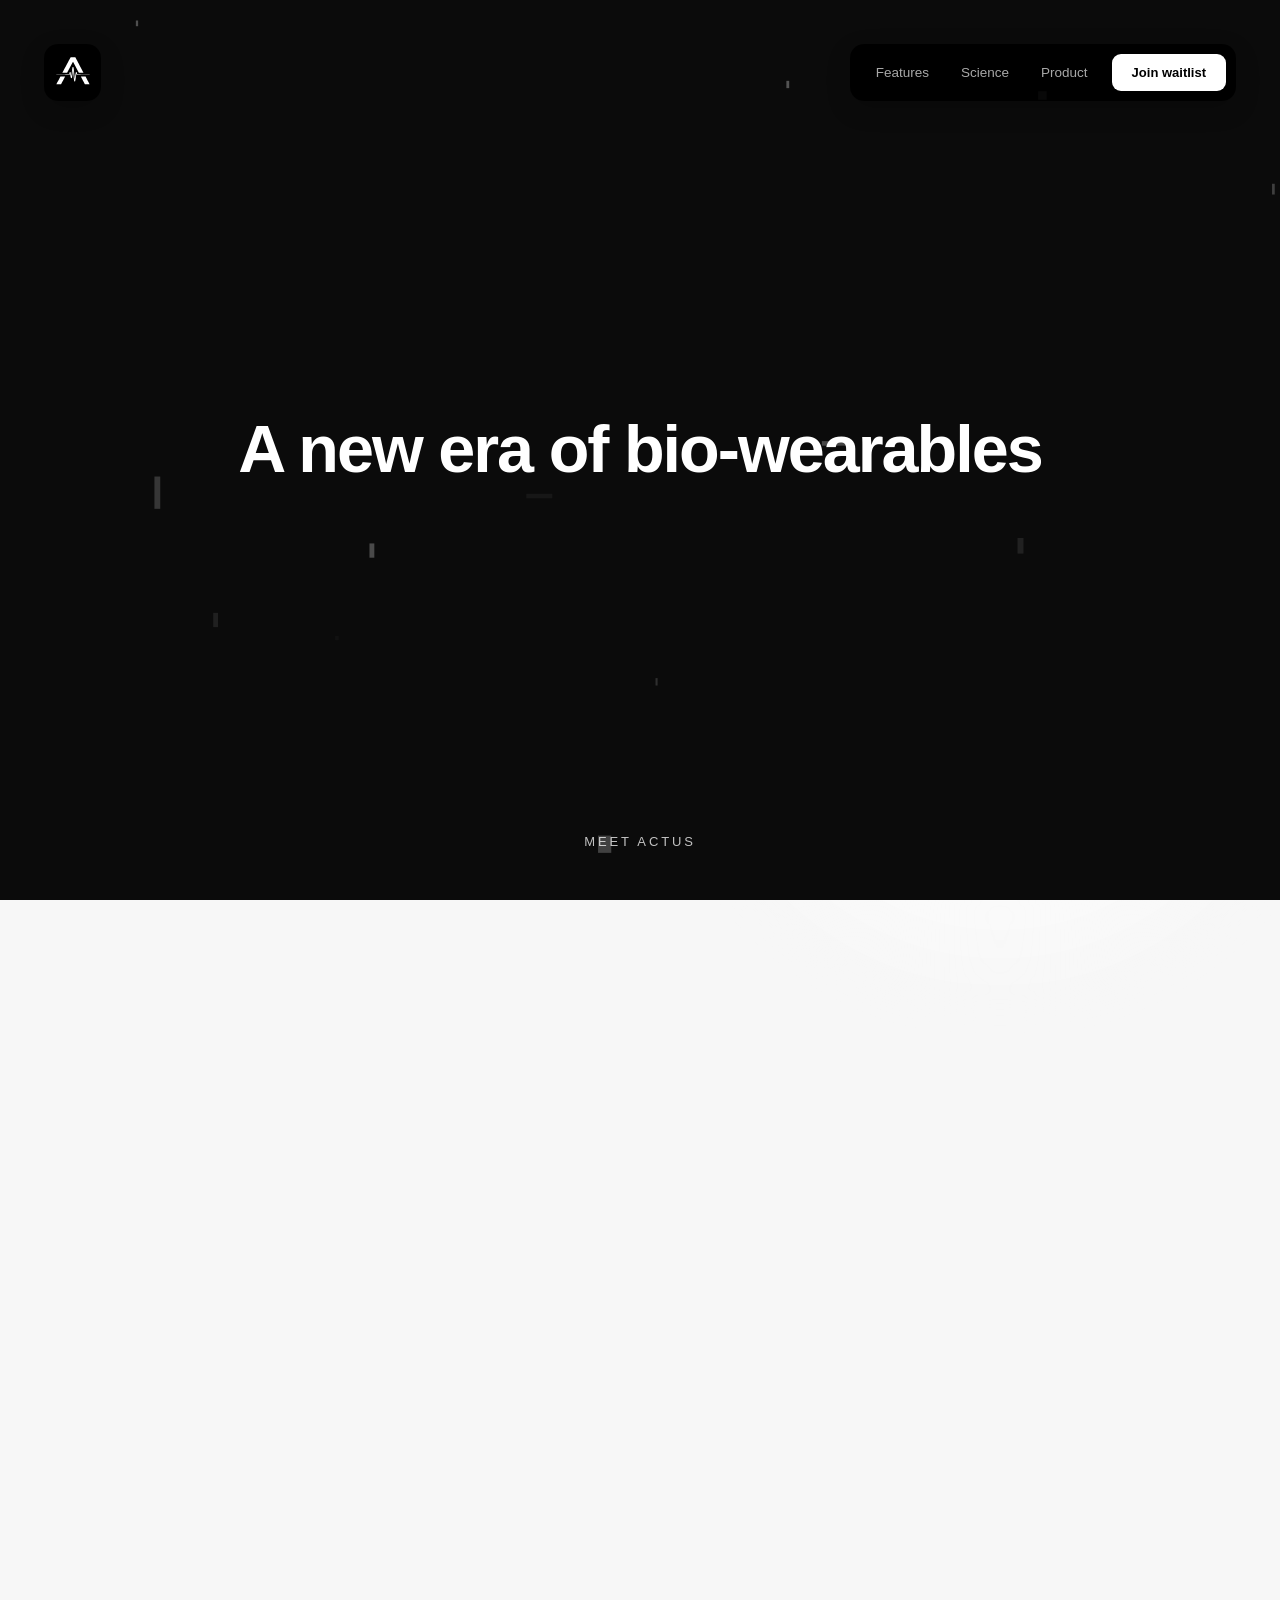
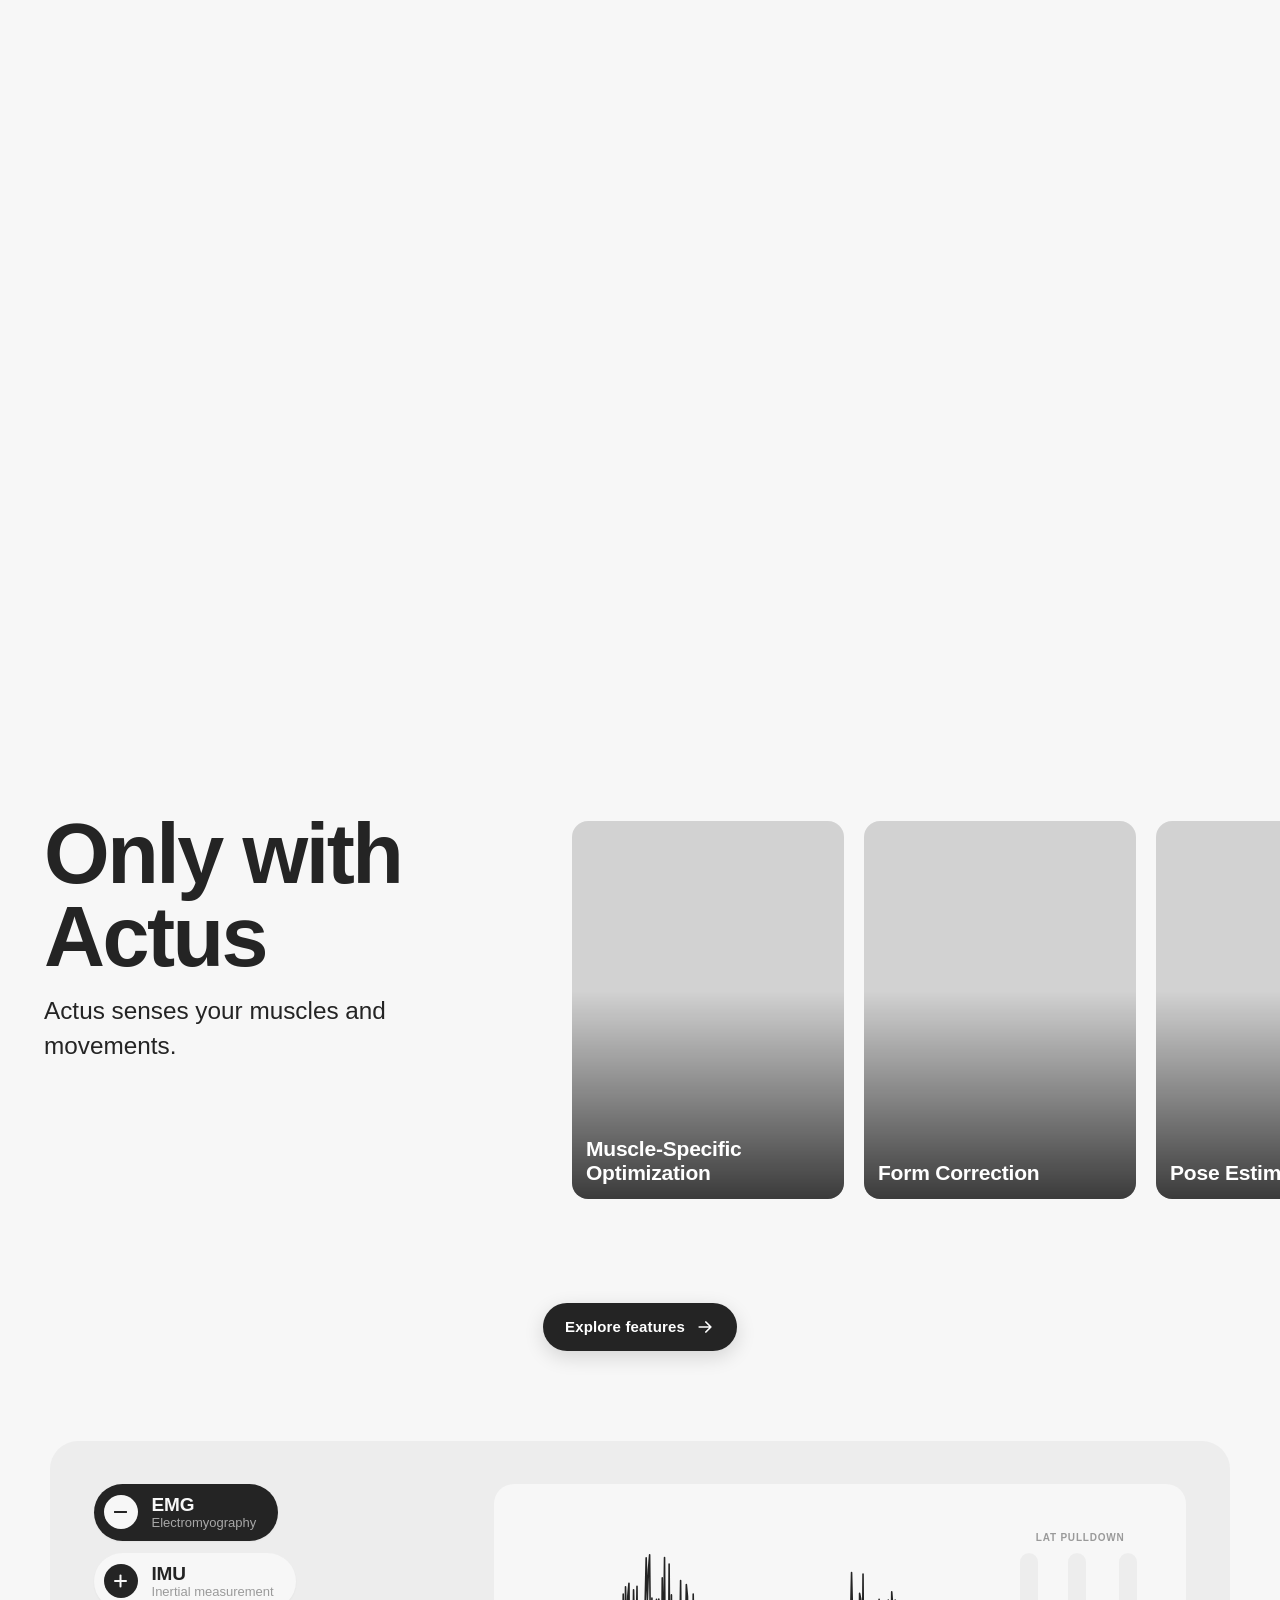
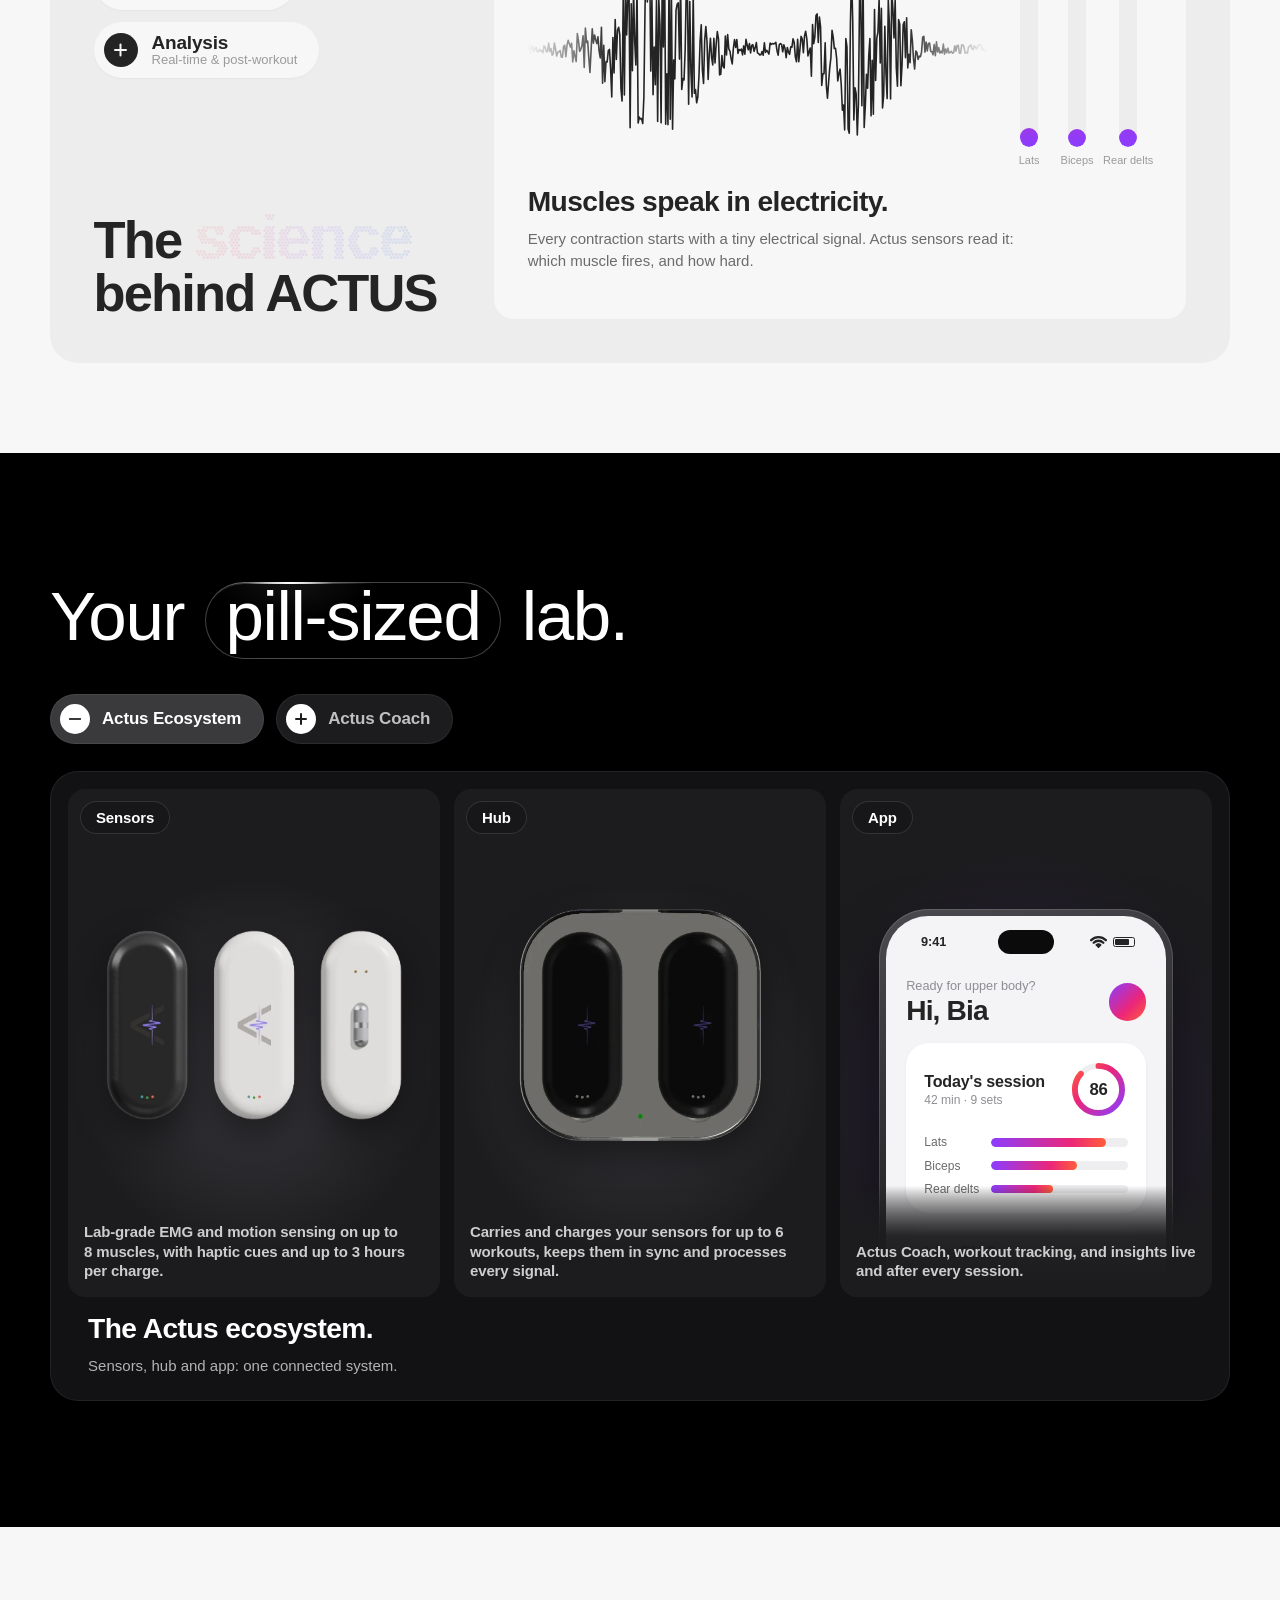
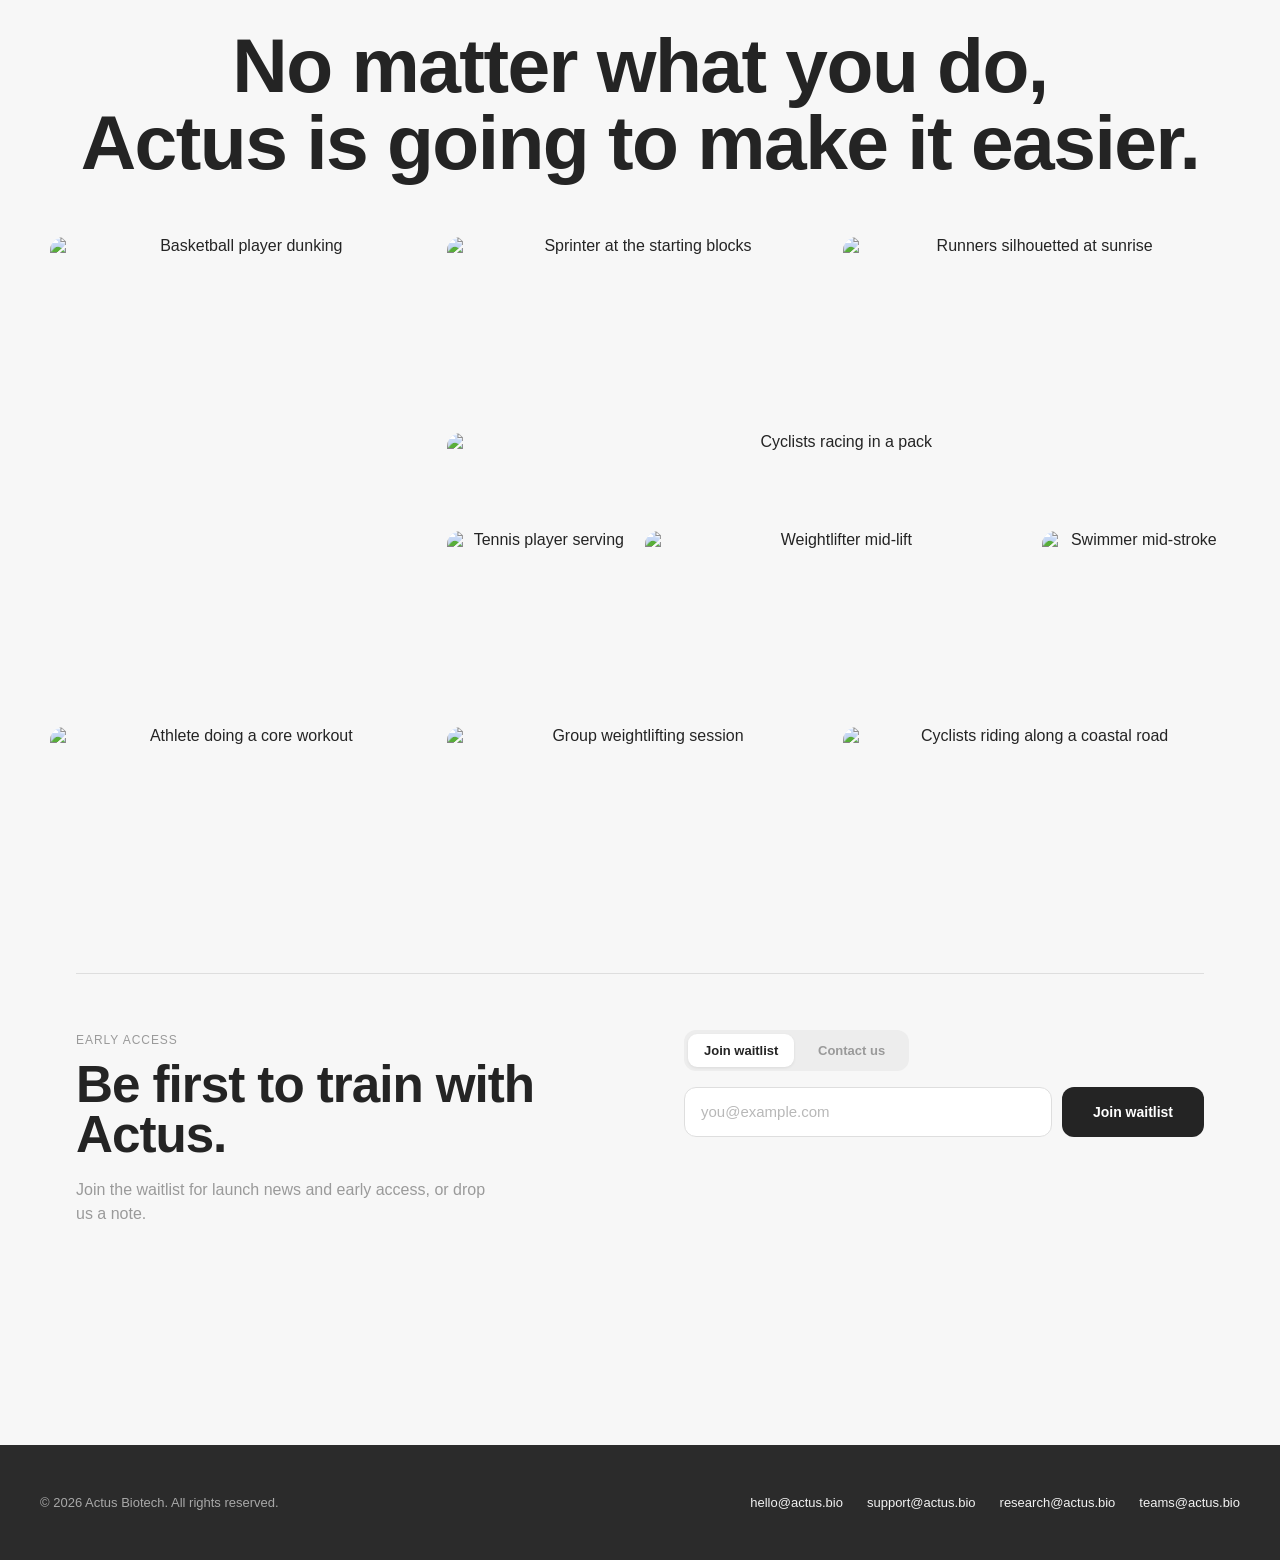
==== index.html @ 08b0e108 "Entrances, science options and a motion-capture IMU panel - Features: "Only with Actus" and the card" ====
<!DOCTYPE html>
<html lang="en">
<head>
<!-- Google tag (gtag.js) -->
<script async src="https://www.googletagmanager.com/gtag/js?id=G-M6QT479BW5"></script>
<script>
  window.dataLayer = window.dataLayer || [];
  function gtag(){dataLayer.push(arguments);}
  gtag('js', new Date());

  gtag('config', 'G-M6QT479BW5');
</script>
<meta charset="UTF-8">
<meta name="viewport" content="width=device-width, initial-scale=1.0">
<title>Actus Biotech: A new era of bio-wearables</title>
<!-- what search results and link previews show -->
<meta name="description" content="Actus is a wearable EMG and IMU sensor system with an AI coach: real-time muscle feedback for training and rehabilitation.">
<link rel="canonical" href="https://actus.bio/">
<meta property="og:title" content="Actus Biotech: A new era of bio-wearables">
<meta property="og:description" content="Wearable EMG and IMU sensors and an AI coach for real-time muscle feedback during training and rehabilitation.">
<meta property="og:url" content="https://actus.bio/">
<meta property="og:type" content="website">
<meta property="og:site_name" content="Actus Biotech">
<meta name="twitter:card" content="summary">
<meta name="twitter:title" content="Actus Biotech: A new era of bio-wearables">
<meta name="twitter:description" content="Wearable EMG and IMU sensors and an AI coach for real-time muscle feedback.">
<!-- the logo mark on a black rounded tile (like the nav's), so it shows on light and dark tabs -->
<link rel="icon" type="image/svg+xml" href="assets/favicon.svg">
<script>
  /* --s: this screen vs. the 1440 × 900 the hero is designed at (the
     smaller of the two ratios, so it always fits both ways). The hero,
     nav and logo grow by it on bigger / zoomed-out screens (see the
     max(…, … * var(--s)) sizes); at 1 or below nothing changes. */
  (function(){
    const BASE_W = 1440, BASE_H = 900;
    const set = () => document.documentElement.style.setProperty('--s', Math.min(window.innerWidth / BASE_W, window.innerHeight / BASE_H).toFixed(4));
    set();
    window.addEventListener('resize', set);
  })();
  /* Phones (narrow screens, and phones held sideways): the page's own,
     simpler version of the heavy scroll-driven parts — see the PHONES
     rules in the CSS, which use this same query. Live: rotating or
     resizing across it switches over. */
  window.actusPhone = window.matchMedia('(max-width:900px), (pointer:coarse) and (max-height:500px)');
</script>
<script>
  /* Reloading (or coming back with back / forward): you come back exactly
     where you were. Part-way down the page, a plain black screen saying
     "A new era of bio-wearables" covers it while it's put back there, then
     fades away (see the restore script at the end of the page). At the
     very top — on the black curtain — it's the usual arrival: the
     "MEET ACTUS" loading screen, then the curtain. The browser's own
     scroll restoration is off — it fought the loading screen (the page
     flashed its top, then jumped) — and the position is saved by the page
     itself as you leave. */
  (function(){
    window.actusRestoreY = null;
    try {
      if ('scrollRestoration' in history) history.scrollRestoration = 'manual';
      const nav = performance.getEntriesByType && performance.getEntriesByType('navigation')[0];
      const type = nav ? nav.type : (performance.navigation && performance.navigation.type === 1 ? 'reload' : 'navigate');
      const saved = parseFloat(sessionStorage.getItem('actus:scrollY'));
      if ((type === 'reload' || type === 'back_forward') && saved >= 0) {
        // a #section left in the address by a nav link would have the
        // browser jump there on its own as the page loads — #waitlist to
        // the form, #top to the white hero even when you were on the
        // curtain. Where you actually were wins: drop it before the browser
        // can act on it (which also lets the top get its loading screen).
        if (location.hash) history.replaceState(history.state, '', location.pathname + location.search);
        if (saved > 2) {
          window.actusRestoreY = saved;
          document.documentElement.classList.add('is-restoring');
        }
      }
    } catch (e) {}
  })();
  /* The sections' entrances (fading / sliding in the first time they're
     on screen) start watching through this: right away normally, but on
     a reload only once the reload curtain starts lifting — so whatever's
     on screen where you were plays its entrance in front of you, not
     unseen behind the curtain. */
  window.actusWhenShown = function(cb){
    if (!document.documentElement.classList.contains('is-restoring')) cb();
    else window.addEventListener('actus:restored', cb, { once: true });
  };
</script>
<script>
  /* Black-screen sensor intro (see .intro / the intro script): switched
     on here, before first paint, so the page never flashes the finished
     hero first. Left off for reduced motion — the page then shows the
     final hero directly, exactly as without the intro. */
  if (!window.matchMedia('(prefers-reduced-motion: reduce)').matches) {
    document.documentElement.classList.add('intro-on');
    // Loading screen ("MEET ACTUS") until the pre-header's background video
    // can play — only when arriving at the top (not a reload mid-page, nor
    // a link straight to a section). See the loader script.
    if ((!location.hash || location.hash === '#intro') && window.actusRestoreY === null) document.documentElement.classList.add('is-loading');
  }
</script>
<link rel="preconnect" href="https://fonts.googleapis.com">
<link href="https://fonts.googleapis.com/css2?family=IBM+Plex+Mono:wght@400;500&display=swap" rel="stylesheet">
<style>
  :root{
    --bg:#F7F7F7;
    --bg-alt:#F7F7F7;
    --ink:#242424;
    --gray:#9A9A9A;
    --gray-dim:#B8B8B8;
    --line:#DEDEDE;
    --sans:'Helvetica Neue', Helvetica, Arial, sans-serif;
    --mono:'Helvetica Neue', monospace;
    /* Hero frame: the rounded panel the whole hero sits in, inset from
       the screen edges by --frame-gap */
    --frame-gap:max(30px, calc(30px * var(--s, 1)));
    --frame-radius:max(28px, calc(28px * var(--s, 1)));
    --frame-bg:#EDEDED;
    /* How far the hero contents and navbar sit inside the frame:
       left/right from the frame's sides, and up from its bottom */
    --frame-pad-x:max(40px, calc(40px * var(--s, 1)));
    --frame-pad-bottom:10vh;
    /* Logo + navbar: tucked into the screen's top corners, this far in
       from the hero frame's edge — its corner radius minus theirs (14px),
       so on the hero their rounded corners nest evenly inside the frame's */
    --corner-inset:max(14px, calc(14px * var(--s, 1)));
    /* Black-screen intro: how much scrolling the black → white hero
       transition takes (the hero stays pinned for this long) */
    --intro-scroll:140vh;
    /* …how much its background video is darkened (1 = solid
       black, 0 = no darkening) */
    --intro-shade:0.45;
  }
  *{box-sizing:border-box; margin:0; padding:0;}
  /* No browser scrollbar at all (it took up width — and popped in after
     the loading screen, shifting the page): a slim overlay indicator
     stands in for it (.page-scroller, see the scroller script). */
  /* Nothing may widen the page sideways: iOS Safari ignores
     overflow-x:hidden on <body> alone, so anything parked off to the
     side (the gallery's waiting cards, the intro video, elements sliding
     in) let phones pan sideways and zoom out past the page. clip, on
     both, cuts that off without making <body> a scroll container (which
     would break the sticky sections). */
  html{ scroll-behavior:auto; scroll-snap-type: none; scrollbar-width:none; overflow-x:clip; }
  /* Touch: no grey box flashed over whatever you tap (phones paint a
     square one, ignoring rounded corners). Hover effects only on a
     real mouse — @media (hover:hover) — so a tap doesn't leave a button
     grown or lit; buttons get a small press-in (:active) instead. */
  html{ -webkit-tap-highlight-color:transparent; }
  ::-webkit-scrollbar{ width:0; height:0; display:none; }
  /* The overlay scroll indicator: a thin pill on the right edge, floating
     over the page. White with difference-blending, so it reads dark on
     the light sections and light on the dark ones. Shown while scrolling
     (or with the mouse near the edge), fading out shortly after; the
     wider invisible strip around it is what you grab to drag it. */
  .page-scroller{
    position:fixed; top:0; right:0; bottom:0; width:16px; z-index:150;
    mix-blend-mode:difference;
    opacity:0; transition:opacity 0.4s ease;
  }
  .page-scroller.is-shown, .page-scroller.is-dragging{ opacity:1; }
  .page-scroller-thumb{
    position:absolute; right:4px; top:0; width:4px; min-height:36px;
    border-radius:4px; background:rgba(255,255,255,0.55);
    transition:width 0.2s ease, background 0.2s ease;
    cursor:default;
  }
  .page-scroller:hover .page-scroller-thumb, .page-scroller.is-dragging .page-scroller-thumb{ width:6px; background:rgba(255,255,255,0.8); }
  .is-loading .page-scroller{ display:none; }
  /* touch screens: just the indicator — nothing to grab */
  @media (hover:none){ .page-scroller{ pointer-events:none; } }
  body{
    font-family:var(--sans);
    background:var(--bg);
    color:var(--ink);
    -webkit-font-smoothing:antialiased;
    overflow-x:hidden; overflow-x:clip;
  }
  @media (prefers-reduced-motion: reduce){
    *{animation-duration:0.01ms !important; transition-duration:0.01ms !important;}
    .hero, .panel, .team-section, .waitlist, footer,
    .panel > *, .waitlist-inner > *, footer > *,
    .team-heading, .team-member{ opacity:1; transform:none; }
    .coach-title, .coach-body{ opacity:1; transform:none; filter:none; }
    .site-logo, .nav-links li, .nav-cta-pill, .title-xl-line1, .title-xl-line2,
    .hero-subtitle, .hero-card, .hero-emg-bg{ animation:none !important; }
  }


  /* NAV */
  /* Small floating black tab pinned to the top-right corner (Daylight-
     style): logo, links and CTA packed into one compact pill. Fixed, so
     it floats over the page instead of taking up a row of its own. */
  .header-wrap{
    /* tucked into the top-right corner, see --corner-inset */
    position:fixed; top:calc(var(--frame-gap) + var(--corner-inset));
    right:calc(var(--frame-gap) + var(--corner-inset)); z-index:50;
    /* bigger screens: grows with the hero (see --s) */
    scale:max(1, var(--s, 1)); transform-origin:top right;
  }
  header{
    position:relative; overflow:hidden;
    display:flex; align-items:center; gap:10px;
    padding:10px 10px 10px 12px;
    border-radius:14px;
    /* no backdrop-filter: it's nearly opaque anyway, and Safari makes a
       blurred-glass pill shimmer while the curtain moves behind it */
    background:rgba(0,0,0,0.92);
    box-shadow:0 8px 24px rgba(0,0,0,0.18);
  }
  /* "A" logo mark in the top-left corner, level with the navbar: a white
     A on a black rounded square that matches the navbar's own tab (same
     height, corners, glassy black and shadow). */
  .site-logo{
    position:fixed; z-index:50;
    top:calc(var(--frame-gap) + var(--corner-inset));
    left:calc(var(--frame-gap) + var(--corner-inset));
    width:57px; height:57px;
    scale:max(1, var(--s, 1)); transform-origin:top left;
    display:flex; align-items:center; justify-content:center;
    border-radius:14px;
    /* no backdrop-filter: it's nearly opaque anyway, and Safari makes a
       blurred-glass pill shimmer while the curtain moves behind it */
    background:rgba(0,0,0,0.92);
    box-shadow:0 8px 24px rgba(0,0,0,0.18);
    color:#fff;
  }
  .site-logo img{ width:44px; height:44px; display:block; transition:transform 0.2s ease; }
  @media (hover:hover){ .site-logo:hover img{ transform:scale(1.08); } }
  .nav-links{
    position:relative; z-index:1;
    display:flex; justify-content:center; align-items:center;
    gap:4px; list-style:none;
  }
  .nav-links a{
    display:inline-flex; align-items:center;
    font-size:13.5px; font-weight:500; color:#A8A8A8; text-decoration:none;
    padding:8px 14px; border-radius:8px;
    transition:color 0.15s ease, background 0.2s ease;
  }
  @media (hover:hover){ .nav-links a:hover{ color:#fff; } }
  /* The hover highlight: one shared pill behind the links that glides
     from link to link while the mouse is on the bar (see the nav script),
     fading in where you first land and out when you leave. Only
     transform/size/opacity transitions — no animation loop. */
  .nav-hover{
    position:absolute; top:0; left:0; z-index:-1;
    border-radius:8px; background:rgba(255,255,255,0.1);
    opacity:0; pointer-events:none;
    transition:transform 0.45s cubic-bezier(0.22,1,0.36,1),
               width 0.45s cubic-bezier(0.22,1,0.36,1),
               height 0.45s cubic-bezier(0.22,1,0.36,1),
               opacity 0.25s ease;
  }
  .nav-hover.is-on{ opacity:1; }
  /* first landing: appear in place instead of sliding in from wherever
     it was last left */
  .nav-hover.is-snap{ transition:opacity 0.25s ease; }
  /* The section you're in (see the nav script): its link turns white and
     a small dot under it glides from link to link as you scroll, on the
     hover pill's curve; none lit (and no dot) on the hero, the intro and
     the waitlist */
  .nav-links a.is-current{ color:#fff; }
  .nav-current{
    position:absolute; top:0; left:0; z-index:-1;
    width:4px; height:4px; border-radius:50%; background:#fff;
    opacity:0; pointer-events:none;
    transition:transform 0.45s cubic-bezier(0.22,1,0.36,1), opacity 0.25s ease;
  }
  .nav-current.is-on{ opacity:1; }
  .nav-current.is-snap{ transition:opacity 0.25s ease; }
  .nav-cta-pill{
    position:relative; z-index:1;
    font-family:var(--sans); font-weight:600; font-size:13px;
    color:#000; background:#fff;
    padding:11px 20px; border-radius:9px; text-decoration:none;
    white-space:nowrap;
    transition:transform 0.2s ease;
  }
  @media (hover:hover){ .nav-cta-pill:hover{ transform:scale(1.05); } }
  .nav-cta-pill:active{ transform:scale(0.96); }

  .nav-toggle{ display:none; }
  @media (max-width:760px){
    :root{ --frame-gap:8px; --frame-radius:20px; --frame-pad-x:16px; --corner-inset:16px; }
    .header-wrap{ top:calc(var(--frame-gap) + 12px); }
    .site-logo{ top:calc(var(--frame-gap) + 12px); }
    /* Phones: the bar is just Join waitlist + a menu button, the same height
       as the logo tile opposite it; the links drop down under it as a
       black panel when the menu is open. */
    header{ height:57px; padding:0 8px 0 10px; gap:4px; overflow:visible; }
    .nav-cta-pill{ padding:10px 16px; }
    .nav-toggle{
      position:relative; z-index:1;
      display:flex; align-items:center; justify-content:center;
      width:40px; height:40px; padding:0; border:0; border-radius:9px;
      background:none; color:#fff; cursor:pointer;
    }
    .nav-links{
      position:absolute; top:calc(100% + 8px); right:0;
      flex-direction:column; align-items:stretch; gap:2px;
      min-width:190px; padding:8px; margin:0;
      border-radius:14px; background:rgba(0,0,0,0.92);
      backdrop-filter:blur(10px); -webkit-backdrop-filter:blur(10px);
      box-shadow:0 8px 24px rgba(0,0,0,0.18);
      opacity:0; transform:translateY(-6px); pointer-events:none;
      transition:opacity 0.2s ease, transform 0.25s ease;
    }
    .header-wrap.is-open .nav-links{ opacity:1; transform:none; pointer-events:auto; }
    .nav-links a{ display:flex; padding:12px 14px; font-size:15px; }
    /* the dropdown keeps a plain per-link highlight */
    @media (hover:hover){ .nav-links a:hover{ background:rgba(255,255,255,0.1); } }
    .nav-hover, .nav-current{ display:none; }
  }

  /* HERO */
  .hero{
    position:relative;
    /* (lvh, the height with a phone's browser bars tucked away — as they
       are by the time you've scrolled down to it — so the frame reaches
       the bottom of the screen and its contents sit centred in it. Like
       svh, and unlike dvh, it doesn't change as the bars slide in and out
       mid-scroll, which kept resizing the hero and blanking its
       background.) */
    min-height:100vh; min-height:100lvh; display:flex; flex-direction:row;
    align-items:center; justify-content:space-between; gap:max(48px, calc(48px * var(--s, 1)));
    /* full page width (so the frame can be inset evenly from both
       edges); the padding is measured from the frame's edges, so the
       contents always sit inside it however big --frame-gap gets */
    padding:
      calc(var(--frame-gap) + max(60px, calc(60px * var(--s, 1))))
      calc(var(--frame-gap) + var(--frame-pad-x))
      calc(var(--frame-gap) + var(--frame-pad-bottom));
    scroll-snap-align: start;
  }
  /* The hero frame (Daylight-style): a rounded panel that almost fills
     the screen, leaving a --frame-gap border of page background all
     round. */
  .hero::before{
    content:'';
    position:absolute; inset:var(--frame-gap);
    border-radius:var(--frame-radius);
    background:var(--frame-bg);
    z-index:0; pointer-events:none;
  }
  /* Faint animated sEMG mesh behind the whole hero, filling the frame
     exactly (same box, same rounded corners, which clip the drawing).
     Purely decorative, sits under the headline, CTA and 3D model. */
  .hero-emg-bg{
    position:absolute; top:var(--frame-gap); left:var(--frame-gap);
    width:calc(100% - 2 * var(--frame-gap));
    height:calc(100% - 2 * var(--frame-gap));
    border-radius:var(--frame-radius);
    z-index:0; pointer-events:none; display:block;
  }
  .hero-left{
    position:relative; z-index:1;
    /* Bottom-left corner of the frame: --frame-pad-x in from its left
       side, and (anchored to the hero's bottom via align-self) its last
       line rests --frame-pad-bottom above the frame's bottom edge. */
    align-self:flex-end;
    display:flex; flex-direction:column; align-items:flex-start;
    text-align:left; flex:1 1 max(480px, calc(480px * var(--s, 1))); min-width:0;
  }
  .title-xl{
    /* bigger screens: grows with the hero (see --s) */
    font-size:max(clamp(44px, 5vw, 88px), calc(72px * var(--s, 1)));
    font-weight:800; line-height:1; letter-spacing:-0.03em;
    color:var(--ink);
  }
  /* "smartest" + typed word always share the second line */
  .title-xl-line2{ white-space:nowrap; }
  /* on phones, scale with the viewport so the unbreakable second line still fits */
  @media (max-width:480px){
    .title-xl{ font-size:9vw; }
  }
  .title-xl-typed{
    display:inline-block;
    transition:opacity 0.65s ease;
  }
  .title-xl-typed.is-fading{ opacity:0.2; }
  .title-xl-typed::after{
    content:''; display:inline-block; width:3px; height:0.82em;
    margin-left:0.08em; vertical-align:-0.04em; background:var(--ink);
    animation:title-xl-cursor 0.8s steps(1) infinite;
  }
  @keyframes title-xl-cursor{ 50%{ opacity:0; } }
  .hero-subtitle{
    font-size:max(clamp(14px, 1.2vw, 17px), calc(17px * var(--s, 1)));
    font-weight:500; line-height:1.4; letter-spacing:0.06em;
    text-transform:uppercase;
    color:var(--gray);
    margin-top:max(14px, calc(14px * var(--s, 1)));
  }

  /* Page-load intro (Linear-style): the top of the page assembles from
     the top down — navbar first (left to right), then the headline line
     by line, the subtitle, and finally the 3D card and the EMG mesh.
     Each piece fades in, rises a few px and un-blurs. fill-mode is
     "backwards" (not "both") so once an element has landed its own
     transforms — e.g. the CTA's hover scale — work normally again. The
     delays are on --intro-delay, set per element below. */
  @keyframes intro-rise{
    from{ opacity:0; transform:translateY(14px); filter:blur(8px); }
    to{ opacity:1; transform:none; filter:blur(0); }
  }
  @keyframes intro-fade{ from{ opacity:0; } to{ opacity:1; } }
  .site-logo, .nav-links li, .nav-cta-pill,
  .title-xl-line1, .title-xl-line2, .hero-subtitle, .hero-card{
    animation:intro-rise 0.9s cubic-bezier(.2,.8,.2,1) var(--intro-delay, 0s) backwards;
  }
  .site-logo{ --intro-delay:0.05s; }
  .nav-links li:nth-child(1){ --intro-delay:0.13s; }
  .nav-links li:nth-child(2){ --intro-delay:0.21s; }
  .nav-links li:nth-child(3){ --intro-delay:0.29s; }
  .nav-links li:nth-child(4){ --intro-delay:0.37s; }
  .nav-cta-pill{ --intro-delay:0.45s; }
  .title-xl-line1{ --intro-delay:0.45s; }
  .title-xl-line2{ --intro-delay:0.6s; }
  .hero-subtitle{ --intro-delay:0.78s; }
  .hero-card{ --intro-delay:0.95s; }
  .hero-emg-bg{ animation:intro-fade 1.6s ease 0.9s backwards; }
  /* inline-block so the per-line transform actually applies */
  .title-xl-line1, .title-xl-line2{ display:inline-block; }

  /* Every other section: its contents fade in from the left, lightly staggered */
  .panel > *,
  footer > *{
    opacity:0;
    transform:translateX(-40px);
    transition:opacity 0.55s ease, transform 0.6s cubic-bezier(.2,.8,.2,1);
  }
  .panel.is-visible > *,
  footer.is-visible > *{
    opacity:1;
    transform:translateX(0);
  }
  .panel.is-visible > *:nth-child(2){ transition-delay:0.1s; }
  .panel.is-visible > *:nth-child(3){ transition-delay:0.2s; }
  .panel.is-visible > *:nth-child(4){ transition-delay:0.3s; }
  .panel.is-visible > *:nth-child(5){ transition-delay:0.4s; }
  footer.is-visible > *:nth-child(2){ transition-delay:0.12s; }

  /* Mirrors .hero-left: the bottom-right corner of the frame — its right
     edge --frame-pad-x in from the frame's right side, lined up with the
     navbar's — and dropped so the sensor itself (which floats in the
     upper half of its square card) sits level with the headline text —
     the 25% is of the card's own height. */
  .hero-right{
    flex:0 1 max(420px, calc(420px * var(--s, 1))); display:flex; justify-content:flex-end;
    position:relative; z-index:1;
    align-self:flex-end;
    transform:translateY(25%);
  }
  /* Soft grounding shadow beneath the 3D model — sits behind the card,
     not inside it, so the card's overflow:hidden doesn't clip its blur */
  .hero-right::before{
    content:'';
    position:absolute;
    left:50%; bottom:18%;
    width:100%; height:30%;
    transform:translateX(-50%);
    background:radial-gradient(ellipse at center, rgba(36,36,36,0.84) 0%, rgba(36,36,36,0.12) 45%, rgba(36,36,36,0) 75%);
    filter:blur(12px);
    z-index:0;
    pointer-events:none;
  }
  /* A soft white glare behind the whole card — larger than the card
     itself and blurred, so it reads as a gentle halo/glow around the
     model rather than a hard-edged box, even against the page's own
     near-white background. */
  .hero-right::after{
    content:'';
    position:absolute;
    left:50%; top:50%;
    width:160%; height:160%;
    transform:translate(-50%, -50%);
    background:radial-gradient(circle at center, rgba(255,255,255,0.95) 0%, rgba(255,255,255,0.5) 45%, rgba(255,255,255,0) 72%);
    filter:blur(18px);
    z-index:0;
    pointer-events:none;
  }
  .hero-card{
    position:relative; z-index:1;
    width:100%; max-width:max(400px, calc(400px * var(--s, 1))); aspect-ratio:1/1;
    border-radius:28px; overflow:hidden;
  }
  .hero-model{
    display:block; width:100%; height:100%;
    cursor:default; /* still draggable to spin it, just no hand cursor */
  }
  /* the still over the 3D canvas until the model has drawn the very same
     pose under it (then faded out, see the model script). If the model
     never loads, the still simply stays. */
  .hero-model-poster{
    position:absolute; inset:0; width:100%; height:100%;
    pointer-events:none; transition:opacity 0.4s ease;
  }
  .hero-model-poster.is-gone{ opacity:0; }
  .hero-card-label{
    position:absolute; left:20px; bottom:16px;
    font-size:15px; font-weight:500; color:var(--ink);
    background:rgba(255,255,255,0.75);
    padding:5px 12px; border-radius:100px;
    backdrop-filter:blur(4px);
  }

  @media (max-width:860px){
    /* sensor + headline as one group, centred on the screen below the
       nav (not packed up under it, with the bottom half empty) */
    .hero{ flex-direction:column; justify-content:center; gap:12px; text-align:center; padding:calc(var(--frame-gap) + 96px) calc(var(--frame-gap) + 24px) calc(var(--frame-gap) + 40px); }
    /* flex:none — its desktop flex-basis (a width) would otherwise make it
       480px tall in this column layout */
    /* (z-index 2: the sensor's white glare — 160% of its card — reaches
       down over the headline here, and would haze its top otherwise) */
    .hero-left{ flex:none; align-self:auto; align-items:center; text-align:center; transform:none; z-index:2; }
    /* (an explicit width: as a centred flex item it would otherwise shrink
       to its content, and the square card inside it to nothing) */
    .hero-right{ order:-1; flex:0 0 auto; width:min(280px, 72vw); max-width:280px; align-self:auto; transform:none; }
  }

  /* BLACK-SCREEN SENSOR INTRO — only while <html> has .intro-on (set in
     <head>; never under reduced motion, where none of this applies and
     the hero is exactly as normal). The hero is pinned (sticky) for
     --intro-scroll of scrolling, with a black layer over it that lifts
     away like a curtain (crisp bottom edge — never faded). The curtain is
     just part of the page, above the pinned hero, so it's the browser's
     own scrolling that carries it off, at exactly the speed you scroll
     (moved by a script, it lagged behind a finger on phones).
     The ONE real sensor (.hero-right, which carries the 3D canvas plus
     its shadow and glare) sits above both and is moved with the
     `translate`/`scale` properties — they stack on top of its own CSS
     transform — from the center of the black screen to its real slot, by
     the intro script. The curtain, the sensor's glow/shadow/glare and the
     headline, subtitle and nav are all driven from scroll position too,
     so scrolling back up reverses it. */
  .intro{ position:relative; }
  .intro-black, .intro-spacer, .intro-anchor{ display:none; }
  /* clip (not hidden: that would break the sticky pin) — keeps the sensor
     parked/sliding off-screen right from widening the page, which on
     phones makes the browser zoom the whole layout out */
  .intro-on .intro{ overflow-x:clip; }
  .intro-on .intro-sticky{ position:sticky; top:0; }
  .intro-on .intro-spacer{ display:block; height:var(--intro-scroll); }
  /* where the "Product" (#top) nav link lands: the end of the pinned
     stretch, i.e. the finished white hero — not back on the black screen */
  .intro-on .intro-anchor{
    display:block; position:absolute; left:0; top:var(--intro-scroll);
    width:1px; height:1px; pointer-events:none;
  }
  .intro-on .intro-black{
    display:block; position:absolute; top:0; left:0; width:100%; z-index:2;
    height:100vh; height:100svh; /* (the screen with the browser bars showing) */
    background:#0B0B0B; pointer-events:none;
    overflow:hidden; /* keeps the curtain's bottom edge crisp */
  }
  /* random squares / rectangles — noise flashes + horizontal/vertical
     movers (drawn by the intro script's drawParticles) — inside the
     curtain, so they lift away with it */
  .intro-particles{ position:absolute; inset:0; width:100%; height:100%; display:block; }
  /* Inside the curtain, bottom → top: the background video, then the
     random squares. The video is a "low-pass" layer, no
     detail left, only soft shapes and the overall movement: it comes
     already blurred (assets/background-header-blur.mp4, 960×540), so it's
     just played and scaled up. (It used to be blurred live with a CSS
     filter, re-blurring every frame, which made the curtain lag on phones.)
     It's darkened by being see-through over the curtain's own black —
     the same blend a black shade over it would give, minus a whole extra
     full-screen layer to composite every frame.
     --intro-shade = how dark it is (1 = solid black, 0 = none). */
  .intro-video{
    position:absolute; inset:0; width:100%; height:100%;
    object-fit:cover; display:block;
    opacity:calc(1 - var(--intro-shade, 0.7));
  }
  /* while the loader is up the video may still be on its way: it stays
     hidden over the curtain's own black and fades in once it plays (the
     loader script sets .is-ready), so a late arrival never pops in */
  .intro-video.is-pending{ opacity:0; }
  .intro-video.is-ready{ opacity:calc(1 - var(--intro-shade, 0.7)); transition:opacity 0.6s ease; }
  /* Glitchy centered line on the black screen (inside the curtain, above
     the squares). Two copies of the text (::before white, ::after grey,
     from data-text) sit exactly on top of it, normally invisible; during a
     glitch the intro script shows them as random horizontal slices
     (clip-path) shifted sideways, flickers the line, and scrambles a few
     letters — all for a split second, at random moments. */
  .intro-title{
    position:absolute; left:50%; top:50%; transform:translate(-50%, -50%);
    width:min(92vw, 1100px); text-align:center;
    font-size:clamp(30px, 5.2vw, 76px); font-weight:800;
    line-height:1.05; letter-spacing:-0.03em; color:#fff;
    pointer-events:none; user-select:none;
  }
  .intro-title::before, .intro-title::after{
    content:attr(data-text); position:absolute; inset:0;
    opacity:0; pointer-events:none;
  }
  .intro-title::before{
    color:#fff;
    clip-path:inset(var(--g1-top, 0) 0 var(--g1-bot, 100%) 0);
    transform:translateX(var(--g1-x, 0));
  }
  .intro-title::after{
    color:#8a8a8a;
    clip-path:inset(var(--g2-top, 0) 0 var(--g2-bot, 100%) 0);
    transform:translateX(var(--g2-x, 0));
  }
  /* Scroll cue at the bottom of the black screen: "Meet Actus", bobbing
     gently downward (inviting a scroll down). Clickable (the
     curtain itself ignores the mouse); faded out by the intro script as
     soon as the transition starts. */
  .intro-cue{
    position:absolute; left:50%; bottom:clamp(24px, 5vh, 48px);
    transform:translateX(-50%);
    display:flex; flex-direction:column; align-items:center; gap:10px;
    background:none; border:0; padding:6px; cursor:pointer;
    color:rgba(255,255,255,0.75); font-family:var(--sans);
    pointer-events:auto;
    transition:color 0.2s ease;
  }
  @media (hover:hover){ .intro-cue:hover{ color:#fff; } }
  .intro-cue-text{
    display:block;
    font-size:13px; font-weight:500; letter-spacing:0.22em; text-transform:uppercase;
    animation:intro-cue-bob 1.8s ease-in-out infinite;
  }
  @keyframes intro-cue-bob{
    0%, 100%{ transform:translateY(0); }
    50%{ transform:translateY(7px); }
  }
  /* Loading screen: the pre-header's own black, with "MEET ACTUS" in the
     middle (same type as the cue below), still while the background video
     loads. Then the words drop onto the cue's spot — a little lift, a fast
     fall, a squash and rebound as they land; part-way down the black
     starts fading to the pre-header, and once they settle they hand over
     to the real cue (see the loader script). Drop: LOADER_DROP_MS, fade:
     LOADER_FADE_MS. */
  /* The reload curtain (see the restore scripts): black, one line, fading
     away once the page is back where it was */
  .reload-curtain{ display:none; }
  .is-restoring .reload-curtain, .reload-curtain.is-leaving{
    display:flex; align-items:center; justify-content:center;
    position:fixed; inset:0; z-index:250;
    background:#0B0B0B; opacity:1;
    transition:opacity 0.8s cubic-bezier(.4, 0, .2, 1);
  }
  .reload-curtain.is-leaving{ opacity:0; pointer-events:none; }
  .reload-curtain-text{
    width:min(92vw, 1100px); text-align:center;
    font-family:var(--sans); font-size:clamp(30px, 5.2vw, 76px); font-weight:800;
    line-height:1.05; letter-spacing:-0.03em; color:#fff;
    transition:opacity 0.5s ease, translate 0.8s cubic-bezier(.4, 0, .2, 1);
  }
  .reload-curtain.is-leaving .reload-curtain-text{ opacity:0; translate:0 -12px; }
  .site-loader{ display:none; }
  .is-loading .site-loader, .site-loader.is-leaving, .site-loader.is-revealing{
    display:flex; align-items:center; justify-content:center;
    position:fixed; inset:0; z-index:200;
    background:#0B0B0B;
    transition:background-color 0.6s ease;
  }
  .site-loader.is-leaving{ pointer-events:none; }
  .site-loader.is-revealing{ background-color:rgba(11,11,11,0); pointer-events:none; }
  .site-loader-text{
    font-family:var(--sans); font-size:13px; font-weight:500;
    letter-spacing:0.22em; text-transform:uppercase;
    color:rgba(255,255,255,0.75);
    /* the drop moves it with `translate` + `scale` (animated by the loader
       script), which stack on top of the bob (on transform) it picks up
       once it has landed; squashes from its base, like it hit the floor */
    transform-origin:50% 100%;
  }
  /* landed: bobbing from rest, in step with the real cue under it */
  .site-loader.is-landed .site-loader-text{ animation:intro-cue-bob 1.8s ease-in-out infinite; }
  /* the real cue waits (still, so the hand-over lines up) until it's done;
     no scrolling underneath meanwhile */
  .is-loading .intro-cue, .intro-cue.is-waiting{ visibility:hidden; }
  .is-loading .intro-cue-text, .intro-cue.is-waiting .intro-cue-text{ animation:none; }
  html.is-loading, html.is-loading body{ overflow:hidden; }
  /* Phones (window.actusPhone): a ^ over "Meet Actus" — swipe up —
     nudging upward. The words themselves hold still there (the loader's
     landed words too, so the hand-over still lines up), and the ^ fades
     in once the real cue takes over. */
  .intro-cue-arrow{ display:none; }
  @media (max-width:900px), (pointer:coarse) and (max-height:500px){
    .intro-cue{ gap:6px; }
    .intro-cue-arrow{
      display:block; width:22px; height:22px;
      animation:intro-cue-nudge 1.8s ease-in-out infinite;
      transition:opacity 0.5s ease;
    }
    .intro-cue-text, .site-loader.is-landed .site-loader-text{ animation:none; }
  }
  .is-loading .intro-cue-arrow, .intro-cue.is-waiting .intro-cue-arrow{ opacity:0; }
  .intro-cue-arrow svg{
    display:block; width:100%; height:100%;
    fill:none; stroke:currentColor; stroke-width:2; stroke-linecap:round; stroke-linejoin:round;
  }
  @keyframes intro-cue-nudge{
    0%, 100%{ transform:translateY(0); }
    50%{ transform:translateY(-6px); }
  }
  .intro-title.is-glitching::before,
  .intro-title.is-glitching::after{ opacity:1; }
  /* Soft white bloom behind the sensor while it's over the black — same
     box as the card (right-aligned, square), bigger than it and blurred
     out by the gradient itself. Faded by the script (opacity only). */
  .hero-glow{ display:none; }
  .intro-on .hero-glow{
    display:block; position:absolute; top:0; right:0;
    width:100%; max-width:max(400px, calc(400px * var(--s, 1))); aspect-ratio:1/1;
    opacity:0; pointer-events:none; z-index:0;
  }
  .intro-on .hero-glow::before{
    content:''; position:absolute; left:50%; top:40%; /* the sensor sits ~40% down its card */
    width:130%; height:90%; transform:translate(-50%, -50%);
    background:radial-gradient(ellipse at center, rgba(255,255,255,0.2) 0%, rgba(255,255,255,0.07) 38%, rgba(255,255,255,0) 68%);
  }
  /* sensor above the black layer; hidden until the script has placed it
     off-screen right, so it never flashes in its final slot first */
  .intro-on .hero-right{ z-index:3; opacity:0; }
  /* its grounding shadow + white glare only make sense on the white hero:
     faded in by the script (--intro-fx) as it lands */
  .intro-on .hero-right::before,
  .intro-on .hero-right::after{ opacity:var(--intro-fx, 0); }
  /* the white hero (frame, EMG lines, nav, text) is already all there
     under the curtain, which just uncovers it — no page-load intro
     animation on top */
  .intro-on .site-logo, .intro-on .nav-links li, .intro-on .nav-cta-pill,
  .intro-on .title-xl-line1, .intro-on .title-xl-line2,
  .intro-on .hero-subtitle, .intro-on .hero-card,
  .intro-on .hero-emg-bg{ animation:none; }

  /* SCROLL-DRIVEN TITLE PANEL — background pinned in place, titles change as you scroll past */
  /* The features screen's geometry (desktop): the cards sit
     centred, 42vh tall in the first view; the reel's focused card is 56vh
     (in a narrow window, as tall as its width allows — see updateReel).
     The gallery controls sit --reel-nav-gap under the reel's card, the
     lower of the two, so they never move and nothing reaches them; the
     next section starts right under them (the screen's empty bottom is
     pulled in by the negative margin, so the science doesn't sit a whole
     empty strip further down). */
  .story{
    position:relative;
    --reel-nav-gap:clamp(28px, 4.5vh, 48px);
    --reel-nav-h:48px;
    --reel-card-low:calc(50vh + min(28vh, 43.05vw)); /* the reel's focused card's bottom */
    margin-bottom:calc(-1 * (100vh - var(--reel-card-low) - var(--reel-nav-gap) - var(--reel-nav-h)));
  }
  .story-sticky{
    position:sticky; top:0; height:100vh; width:100%;
    display:flex; flex-direction:column; align-items:center; justify-content:center;
    overflow:hidden;
    transition: background-color 0.7s ease;
  }
  /* Content row: the features layer (.story-rip, over the pinned panel)
     holds a two-column layout — "Only with Actus" on one side, the
     gallery on the other. */
  .story-content{
    position:relative; z-index:1;
    width:100%; max-width:1300px; margin:0 auto; padding:0 40px;
    display:flex; align-items:center; justify-content:center;
    gap:56px;
  }
  .story-text-col{
    display:flex; flex-direction:column; align-items:center;
    min-width:0;
  }
  .story-gallery{
    position:relative;
    flex:0 1 0px; opacity:0; overflow:hidden;
    pointer-events:none;
    touch-action:pan-y; /* sideways finger swipes are the gallery's (next / previous tab), up/down still scrolls the page */
  }
  .story-rip{
    position:absolute; inset:0; z-index:1;
    display:flex; align-items:center;
    pointer-events:none;
  }
  /* The features: the text starts right under the logo (the same left
     edge), the gallery runs from beside it right off the screen's edge,
     and the title's top lines up with the cards' (the column is
     stretched to the row's height) — one full-width row, no empty side. */
  .story-rip .story-content{
    max-width:none; align-items:stretch;
    padding:0 0 0 calc(var(--frame-gap) + var(--corner-inset));
    justify-content:flex-start; gap:clamp(40px, 5vw, 96px);
  }
  .story-rip .story-text-col{
    align-items:flex-start; justify-content:flex-start; flex:0 0 auto; max-width:40%;
  }
  .story-rip .story-gallery{
    /* Sized for the focused tab plus one small one and a bigger peek of
       a third (the classic reel; the flat one takes all the room left) */
    flex-basis:calc(62vh + 64px); opacity:1;
  }
  /* A perspective carousel of portrait "tabs": the focused tab sits at
     the left at full size, and each following tab to its right is a
     step smaller, a touch dimmer and tilted slightly away — like a row
     receding into depth. All tabs share one size; the JS positions each
     one purely by its distance from the focused tab (transform only),
     and the row loops in both directions. No edge mask — the row cuts
     cleanly, so the smallest trailing tab can hang off the right edge. */
  .story-gallery-track{
    position:relative;
    /* Room for the focused tab plus a little breathing space */
    height:calc(var(--tab-h) + 16px);
    --tab-h:calc(46vh * var(--tab-scale, 1));
    perspective:1400px;
    touch-action:pan-y;
  }
  /* Flat first view (see the carousel script's FLAT): the gallery takes all
     the room from the text to the page edge, and the equal cards are a
     touch smaller, so two whole ones and part of a third show */
  @media (min-width:901px){ .story-rip.is-flat .story-gallery{ flex:1 1 0; } }
  .story-rip.is-flat .story-gallery-track{ --tab-h:calc(42vh * var(--tab-scale, 1)); }
  .story-gallery-tab{
    position:absolute; left:4px; top:50%;
    /* --tab-scale (set on .story-gallery) shrinks every tab uniformly on
       small screens — see the max-width:900px media query below. */
    height:var(--tab-h);
    width:calc(var(--tab-h) * 0.72);
    margin-top:calc(var(--tab-h) / -2);
    border-radius:16px; overflow:hidden;
    transform-origin:left center;
    transition:transform 0.75s cubic-bezier(.22,.61,.36,1), opacity 0.6s ease, --dim 0.75s ease;
    will-change:transform;
  }
  .story-gallery-tab img, .story-gallery-tab video{
    display:block; width:100%; height:100%; object-fit:cover;
  }
  /* Each card is dimmed by a black layer over its photo / video (--dim,
     set by the carousel and the focus reel), not a brightness filter:
     a filter on a playing video re-filters every frame, and animating it
     made the gallery and reel stutter on iPhones. Fading a layer is
     nearly free. (0.15 at rest = the old brightness(0.85).) */
  @property --dim{ syntax:'<number>'; inherits:false; initial-value:0.15; }
  .story-gallery-tab::before{
    content:''; position:absolute; inset:0; pointer-events:none;
    background:#000; opacity:var(--dim, 0.15);
  }
  .story-gallery-tab::after{
    content:''; position:absolute; inset:0;
    background:linear-gradient(to top, rgba(0,0,0,0.72), transparent 55%);
  }
  .story-gallery-tab-label{
    position:absolute; left:14px; right:14px; bottom:14px; z-index:1;
    color:#fff; font-weight:700; font-size:21px; letter-spacing:-0.01em;
    line-height:1.15;
  }
  /* Stage wraps just the track + its two arrows, so the arrows center on
     the track's own height regardless of the scrollbar sitting below it. */
  .story-gallery-stage{ position:relative; }
  /* Focus reel (see updateReel in the story script): opened with
     "Explore features", the tabs take over the middle of the screen one
     at a time — driven frame by frame, so no CSS transitions, and no
     longer clipped to the gallery column. */
  .story-rip.is-reel .story-gallery{ overflow:visible; }
  /* the tabs' titles (and the shade behind them) are only for the gallery
     before "Explore features": they fade out as the reel opens (--reel-in,
     0 → 1, set by updateReel) and stay gone while browsing it */
  .story-gallery-tab-label, .story-gallery-tab::after{ opacity:calc(1 - var(--reel-in, 0)); }
  /* will-change off: otherwise the browser keeps the tab rasterized at its
     small size and the focused (scaled-up) one renders blurry. Repainted
     as they move, then — and the browser's repaint box for a scaled card
     could fall a hair short of its antialiased bottom edge, leaving a
     faint line behind at every spot it passed through. A transparent 1px
     outline (drawn outside the box, so never clipped or seen) makes that
     box a pixel bigger all round, so the edge is always cleaned up. */
  .story-rip.is-reel .story-gallery-tab{ transition:none; will-change:auto; outline:1px solid transparent; }
  .story-rip .story-text-col{ transform-origin:left top; }
  /* A big title that takes a slot in the reel of its own, just before a
     tab (set on that tab as data-title-before), and moves along it like
     a tab: waiting small at the right edge while the tab before is in
     focus, centred on its own scroll stop (the next tab peeking in at
     the right), then out past the left. Placed by updateReel. */
  .story-reel-interlude{
    position:absolute; left:0; top:0;
    width:min(1100px, calc(100vw - 48px)); margin:0;
    /* (phones: narrower and smaller — see the media query below — so it
       stays clear of the next tab peeking in at the right edge) */
    translate:-50% -50%;
    text-align:center; color:var(--ink);
    font-size:clamp(40px, 7vw, 112px); font-weight:800;
    letter-spacing:-0.03em; line-height:1.02;
    opacity:0; pointer-events:none;
  }
  @media (max-width:900px){
    .story-reel-interlude{ width:calc(100vw - 170px); font-size:clamp(28px, 8vw, 44px); }
  }
  /* Each feature's caption — its name, small, over its line, big — sits
     right beside its own card (phones: just above it) and travels with it
     through the reel, fading as the card leaves the focus. Placed every
     frame by updateReel; --reel-cap-w is set there too. */
  .story-reel-copy{
    position:absolute; inset:0; z-index:2;
    pointer-events:none; color:var(--ink);
  }
  .story-reel-cap{
    position:absolute; left:0; top:0;
    width:var(--reel-cap-w, 400px);
    opacity:0; visibility:hidden;
    will-change:transform, opacity;
  }
  .story-reel-cap-title{
    display:block; margin-bottom:14px;
    font-size:clamp(18px, 1.5vw, 22px); font-weight:600; letter-spacing:0;
    color:#6B6B6B;
  }
  .story-reel-cap-desc{
    margin:0; text-wrap:balance; /* even lines, no word left alone */
    font-size:clamp(32px, 3.1vw, 54px); font-weight:800;
    letter-spacing:-0.03em; line-height:1.02;
  }
  @media (max-width:900px){
    .story-reel-cap-title{ margin-bottom:8px; font-size:16px; }
    .story-reel-cap-desc{ font-size:clamp(26px, 7.6vw, 36px); }
  }
  /* Gallery controls, bottom centre. On the first view (.is-start) it's a
     single "Explore features →" pill. Going in, it morphs in two beats:
     the pill shrinks down into the progress bar (.story-reel-explore is
     both), then the back and next circles grow out of the bar's two ends
     at once. Coming back out, the same in reverse: the circles shrink back
     into the bar, then the bar swells back into the pill. Every piece
     animates its size and margin, so nothing pops; the whole row stays
     centred throughout. On the last item (.is-end) the next circle folds
     back into the bar the same way. */
  .story-reel-nav{
    /* (one spot for both views: under the reel's focused card, which
       reaches lower than the first view's cards) */
    position:absolute; left:50%; top:calc(var(--reel-card-low) + var(--reel-nav-gap)); z-index:5;
    translate:-50% 0;
    display:flex; align-items:center;
    pointer-events:auto;
    --nav-btn:48px; --nav-bar:96px; --nav-gap:14px;
    --nav-ease:cubic-bezier(.4, 0, .2, 1);
    --nav-out:cubic-bezier(.2, .8, .2, 1);
    --bar-t:0.42s;   /* pill ⇄ bar */
    --circ-t:0.42s;  /* circles growing out / folding in */
  }
  .story-reel-btn{
    flex:0 0 auto;
    height:var(--nav-btn); width:var(--nav-btn); padding:0;
    border:0; border-radius:999px; overflow:hidden;
    background:var(--ink); color:#fff;
    display:inline-flex; align-items:center; justify-content:center;
    cursor:pointer;
    box-shadow:0 6px 20px rgba(0,0,0,0.14);
  }
  @media (hover:hover){ .story-reel-btn:hover{ transform:translateY(-1px) scale(1.04); box-shadow:0 8px 24px rgba(0,0,0,0.2); } }
  .story-reel-btn:active{ transform:scale(0.97); }
  .story-reel-btn:focus-visible, .story-reel-explore:focus-visible{ outline:2px solid var(--ink); outline-offset:3px; }
  .story-reel-btn svg, .story-reel-explore-label svg{ flex:0 0 auto; width:20px; height:20px; fill:none; stroke:currentColor; stroke-width:2; stroke-linecap:round; stroke-linejoin:round; }
  /* the circles: shown, one gap out from the bar; grown from the bar's end */
  .story-reel-prev{ margin-right:var(--nav-gap); transform-origin:right center; }
  .story-reel-next{ margin-left:var(--nav-gap); transform-origin:left center; }
  .story-reel-prev, .story-reel-next{
    transition:width var(--circ-t) var(--nav-out), margin var(--circ-t) var(--nav-out),
      scale var(--circ-t) var(--nav-out), opacity calc(var(--circ-t) * 0.7) ease,
      transform 0.2s ease, box-shadow 0.2s ease, visibility 0s;
  }
  /* …and folded into it: no width, no gap, shrunk and faded (out of the
     keyboard's reach only once folded) */
  .story-reel-nav.is-start .story-reel-prev,
  .story-reel-nav.is-start .story-reel-next,
  .story-reel-nav.is-end .story-reel-next{
    width:0; margin:0; scale:0.2; opacity:0;
    visibility:hidden; pointer-events:none;
    transition:width var(--circ-t) var(--nav-ease), margin var(--circ-t) var(--nav-ease),
      scale var(--circ-t) var(--nav-ease), opacity calc(var(--circ-t) * 0.6) ease,
      visibility 0s var(--circ-t);
  }
  /* going in: the circles wait for the pill to have become the bar */
  .story-reel-nav.is-opening .story-reel-prev,
  .story-reel-nav.is-opening .story-reel-next{ transition-delay:calc(var(--bar-t) * 0.75); }
  /* The pill / bar. As the bar: a thin track with the progress fill. */
  .story-reel-explore{
    position:relative; flex:0 0 auto;
    width:var(--nav-bar); height:3px; padding:0;
    border:0; border-radius:999px; overflow:hidden;
    background:rgba(36,36,36,0.14); color:#fff;
    font-family:var(--sans); font-size:15px; font-weight:600; letter-spacing:0.01em;
    box-shadow:0 6px 20px rgba(0,0,0,0);
    cursor:default; pointer-events:none;
    transition:width var(--bar-t) var(--nav-ease), height var(--bar-t) var(--nav-ease),
      background-color var(--bar-t) var(--nav-ease), box-shadow var(--bar-t) var(--nav-ease);
  }
  .story-reel-explore-label{
    position:absolute; left:50%; top:50%; translate:-50% -50%;
    display:inline-flex; align-items:center; gap:10px; white-space:nowrap;
    opacity:0; transition:opacity 0.15s ease;
  }
  .story-reel-progress-fill{
    position:absolute; inset:0;
    background:var(--ink); transform-origin:left center; transform:scaleX(0);
    opacity:1; transition:opacity 0.2s ease calc(var(--bar-t) * 0.6);
  }
  /* As the pill (first view): the bar swells back into it — after the
     circles have folded away — and its label fades in as it settles */
  .story-reel-nav.is-start .story-reel-explore{
    width:var(--explore-w, 200px); height:var(--nav-btn);
    background-color:var(--ink);
    box-shadow:0 6px 20px rgba(0,0,0,0.14);
    cursor:pointer; pointer-events:auto;
    transition-delay:calc(var(--circ-t) * 0.6);
  }
  @media (hover:hover){ .story-reel-nav.is-start .story-reel-explore:hover{ box-shadow:0 8px 24px rgba(0,0,0,0.2); } }
  .story-reel-nav.is-start .story-reel-explore-label{ opacity:1; transition:opacity 0.25s ease calc(var(--circ-t) * 0.6 + var(--bar-t) * 0.6); }
  .story-reel-nav.is-start .story-reel-progress-fill{ opacity:0; transition:opacity 0.15s ease; }
  @media (max-width:900px){
    .story-reel-nav{ bottom:22px; --nav-btn:44px; --nav-bar:72px; --nav-gap:12px; }
    .story-reel-explore{ font-size:14px; }
  }
  /* Small screens: text stacks above the gallery, which spans the full
     width (bleeding off the right edge like on desktop) with every tab
     scaled down so title + subtitle + gallery fit on one screen. */
  @media (max-width:900px){
    .story-content{ flex-direction:column; gap:20px; padding:0 20px; }
    .story-gallery{ --tab-scale:0.78; }
    .story-rip .story-text-col{
      align-items:center; flex:0 0 auto; max-width:100%; margin-left:0;
      top:0; /* stacked above the gallery already */
      text-align:center; /* ("Only with / Actus": each line centred, not left-aligned in a centred box) */
    }
    .story-rip .story-gallery{
      flex:0 0 auto; align-self:stretch;
      margin-right:-20px;
    }
    .story-gallery-tab-label{ left:10px; right:10px; bottom:10px; font-size:15px; }
  }
  .story-title-track{
    position:relative; z-index:1;
    overflow:visible;
    min-height:clamp(64px, 11vw, 140px);
    display:flex; align-items:center;
  }
  .story-title{
    font-size:clamp(48px, 9vw, 128px); font-weight:800;
    letter-spacing:-0.03em; color:var(--ink);
    display:inline-block;
    transform:translateY(0);
    opacity:1;
  }
  /* "Only with / Actus": two deliberate lines, a touch smaller than the
     base title so "Only with" fits its column on one line */
  .story-title-sense{ font-size:clamp(44px, 6.6vw, 104px); line-height:0.98; white-space:nowrap; }
  /* Optional subtext under a story title — empty (and collapsed) for steps
     that don't set data-subtitle, crossfading in step with the title for
     the ones that do. */
  .story-subtitle{
    display:block;
    position:relative; z-index:1;
    max-width:620px; margin:20px auto 0; padding:0 32px;
    font-size:clamp(15px, 1.8vw, 20px); font-weight:500; line-height:1.55;
    color:var(--ink);
    text-align:center;
    transform:translateY(0);
    opacity:1;
  }
  .story-subtitle:empty{ display:none; }
  .story-rip .story-subtitle{
    margin:14px 0 0; padding:0; text-align:left; max-width:460px;
    font-size:clamp(17px, 1.9vw, 25px); line-height:1.45;
  }
  @media (max-width:900px){
    .story-rip .story-subtitle{ text-align:center; margin:20px auto 0; max-width:520px; }
  }

  /* PHONES — the features, plain (window.actusPhone is the same query).
     The pinned features and their focus reel are desktop only: heavy, and built for a wheel. On
     a phone the section is just its title and a row of equal, flat
     feature cards, swiped sideways with the browser's own scrolling
     (snapping card to card) — nothing scales, fades or tilts. The cards
     are built from the story's tabs by the phone-features script. */
  /* The features' entrance, the photo grid's (see .panel > *): the first
     time the section comes up the screen (.is-entered, set by the
     entrance script), "Only with Actus" and then the cards, left to right,
     fade in from 40px to the left (--enter-delay apart). Only a `from`
     keyframe, so each lands on whatever opacity and place the gallery
     gives it — and `translate`, not `transform`, which the gallery uses
     to lay the cards out. Hidden until then. */
  @keyframes story-enter{ from{ opacity:0; translate:-40px 0; } }
  @media (prefers-reduced-motion: no-preference){
    .story:not(.is-entered) :is(.story-rip .story-text-col, .story-gallery-tab, .m-features-title, .m-features-sub, .m-feature, .m-features-bar){ visibility:hidden; }
    .story.is-entered :is(.story-rip .story-text-col, .story-gallery-tab, .m-features-title, .m-features-sub, .m-feature, .m-features-bar){
      animation:story-enter 0.6s cubic-bezier(.2,.8,.2,1) var(--enter-delay, 0s) backwards;
    }
    /* "Explore features" (desktop only — phones have the plain cards)
       fades in once you're well into the section (.is-arrived, set by the
       entrance script), and for as long as it's the pill, soft rings keep
       rippling out of it, inviting a click. Not while it's the bar: the
       rings stop as it shrinks into it, and start again (after the bar
       has swelled back into the pill) on the way out. Both by name in
       one list, so the fade plays once — leaving or re-entering the
       pill only stops or restarts the rings. (box-shadow / opacity only:
       the pill's width and height belong to the pill ⇄ bar morph.) */
    .story:not(.is-arrived) .story-reel-explore{ visibility:hidden; }
    .story.is-arrived .story-reel-explore{ animation:reel-explore-in 0.6s ease backwards; }
    .story.is-arrived .story-reel-nav.is-start .story-reel-explore{
      animation:reel-explore-in 0.6s ease backwards,
                reel-explore-pulse 2.4s ease-out 0.8s infinite;
    }
  }
  @keyframes reel-explore-in{ from{ opacity:0; } }
  /* one ring, then a pause before the next */
  @keyframes reel-explore-pulse{
    0%{ box-shadow:0 6px 20px rgba(0,0,0,0.14), 0 0 0 0 rgba(36,36,36,0.32); }
    60%, 100%{ box-shadow:0 6px 20px rgba(0,0,0,0.14), 0 0 0 16px rgba(36,36,36,0); }
  }
  .m-features{ display:none; }
  @media (max-width:900px), (pointer:coarse) and (max-height:500px){
    .story-sticky{ display:none; }
    .story{ margin-bottom:0; }
    .m-features{ display:block; padding:64px 0 16px; }
  }
  .m-features-title{
    padding:0 20px; color:var(--ink);
    font-size:clamp(40px, 12vw, 56px); font-weight:800;
    letter-spacing:-0.03em; line-height:0.98;
  }
  /* Two titles in one spot: "Only with Actus", and from the first card
     with a data-title-before on (ECG) that card's title — crossfading as
     the row is scrolled past it (the phone-features script sets
     .is-alt). Stacked in one grid cell, so the title is always as tall as
     the longer one and the cards never jump; each sits at the bottom, on
     the subtitle. */
  .m-features-title{ display:grid; align-items:end; }
  .m-features-title > span{
    grid-area:1 / 1;
    transition:opacity 0.35s ease, translate 0.45s cubic-bezier(.2,.8,.2,1);
  }
  /* sideways, with the cards: swiping on, "Only with Actus" slides out to
     the left as the new title comes in from the right; swiping back, the
     same in reverse */
  .m-features-title-alt{ opacity:0; translate:40px 0; }
  .m-features-title.is-alt .m-features-title-main{ opacity:0; translate:-40px 0; }
  .m-features-title.is-alt .m-features-title-alt{ opacity:1; translate:0 0; }
  .m-features-sub{
    margin-top:14px; padding:0 20px; max-width:520px;
    font-size:17px; font-weight:500; line-height:1.45; color:var(--ink);
  }
  .m-features-row{
    position:relative; /* (the cards' offsetParent: see the bar's snap) */
    display:flex; gap:12px; margin-top:28px; padding:0 20px 8px;
    overflow-x:auto; overscroll-behavior-x:contain;
    scroll-snap-type:x mandatory; scroll-padding:0 20px;
    scrollbar-width:none;
  }
  .m-features-row::-webkit-scrollbar{ display:none; }
  /* (narrower on a phone held sideways, so a whole card fits the height) */
  .m-feature{ flex:0 0 min(72vw, 300px, 52vh); scroll-snap-align:start; }
  .m-feature-media{
    aspect-ratio:3/4; border-radius:16px; overflow:hidden;
    background:var(--frame-bg);
  }
  .m-feature-media img, .m-feature-media video{
    display:block; width:100%; height:100%; object-fit:cover;
  }
  .m-feature-name{ display:block; margin-top:14px; font-size:14px; font-weight:600; color:#6B6B6B; }
  .m-feature-desc{
    margin-top:4px; text-wrap:balance; color:var(--ink);
    font-size:20px; font-weight:800; letter-spacing:-0.02em; line-height:1.15;
  }
  /* The row's scroll bar: a thin track under the cards, its thumb as wide
     as the share of the row on screen and placed where you are in it
     (set by the phone-features script). Drag it, or tap along it, to
     move through the cards. The bar is a taller, invisible strip around
     the track, so it's easy to catch with a finger. */
  .m-features-bar{
    position:relative; margin:16px 20px 0; padding:12px 0;
    touch-action:none; cursor:pointer;
  }
  .m-features-track{
    position:relative; height:3px; border-radius:3px; overflow:hidden;
    background:rgba(36,36,36,0.12);
  }
  .m-features-thumb{
    position:absolute; left:0; top:0; height:100%; border-radius:3px;
    background:var(--ink);
  }

  /* SCIENCE — Apple-style "closer look": a compact grey rounded frame
     (the hero's frame colour and radius), no wider than --science-max and
     only as tall as its content. Left: a column of pill options (EMG, IMU),
     the picked one dark. Right: the picked one's explanation — its live
     signal trace (drawn by the science script, scrolling on a loop), a
     headline and a line of text — crossfading on a switch. The big title
     sits at the frame's bottom-left, flush with the pills above it and
     its last line level with the panel's bottom edge. */
  .science{
    --science-max:1180px;
    /* the same room above the frame (from the features' controls) as
       below it (to the black coach section) */
    padding:clamp(60px, 10vh, 120px) calc(var(--frame-gap) + 0px);
  }
  .science-frame{
    position:relative;
    max-width:var(--science-max); margin:0 auto;
    display:grid; /* the left column only as wide as the title needs; the explanation
       takes the rest */
    grid-template-columns:auto minmax(0, 1fr);
    grid-template-areas:"options panel" "title panel";
    grid-template-rows:auto 1fr;
    column-gap:clamp(32px, 4.5vw, 72px); row-gap:clamp(28px, 4vh, 48px);
    padding:clamp(28px, 3.4vw, 52px);
    min-height:clamp(520px, 58vh, 580px); /* (just room for the tallest explanation, Analysis, with a little air: the frame never jumps on a switch) */
    border-radius:var(--frame-radius); background:var(--frame-bg);
  }
  .science-options{ grid-area:options; display:flex; flex-direction:column; align-items:flex-start; gap:12px; }
  .science-option{
    display:inline-flex; align-items:center; gap:14px;
    padding:10px 22px 10px 10px; border:0; border-radius:999px;
    background:var(--bg); color:var(--ink);
    font-family:var(--sans); text-align:left; cursor:pointer;
    box-shadow:0 1px 2px rgba(0,0,0,0.04);
    transition:background-color 0.3s ease, color 0.3s ease, transform 0.2s ease;
  }
  @media (hover:hover){ .science-option:hover{ transform:scale(1.02); } }
  .science-option:active{ transform:scale(0.97); }
  /* The options' entrance (desktop; the science-options script sets
     .is-folded, then .is-in once they're on screen — Apple's "closer
     look"): the three start as one round "+" in the middle of the column,
     which splits up and down into three, each then stretching out
     sideways into its pill as its name fades in. The pill is cut down to
     the circle round its icon with clip-path (no layout changes) and
     stacked on the middle one with translate (--stack-y). The script
     takes the classes off once it's over. */
  .science-options.is-folded .science-option{
    opacity:0; scale:0.4; translate:0 var(--stack-y, 0px);
    clip-path:inset(0 calc(100% - var(--pill-h, 54px)) 0 0 round 999px);
  }
  /* (plain, one-colour circles until then: the round "+" / "−" icon
     comes in with the names) */
  .science-options.is-folded .science-option-text,
  .science-options.is-folded .science-option-icon{ opacity:0; }
  .science-options.is-folded.is-in .science-option{
    opacity:1; scale:1; translate:0 0;
    clip-path:inset(0 0 0 0 round 999px);
    transition:opacity 0.3s ease, scale 0.5s cubic-bezier(.2,.9,.3,1.25),
      translate 0.65s cubic-bezier(.65,0,.35,1) 0.45s,
      clip-path 0.7s cubic-bezier(.65,0,.35,1) calc(1.05s + var(--i, 0) * 0.08s),
      background-color 0.3s ease, color 0.3s ease;
  }
  .science-options.is-folded.is-in .science-option-text{
    opacity:1; transition:opacity 0.45s ease calc(1.3s + var(--i, 0) * 0.08s);
  }
  .science-options.is-folded.is-in .science-option-icon{
    opacity:1; transition:opacity 0.45s ease calc(1.3s + var(--i, 0) * 0.08s), background-color 0.3s ease;
  }
  .science-option:focus-visible{ outline:2px solid var(--ink); outline-offset:3px; }
  /* round "+" icon; on the picked option it turns into a "−" */
  .science-option-icon{
    position:relative; flex:0 0 auto; width:34px; height:34px; border-radius:50%;
    background:var(--ink); transition:background-color 0.3s ease;
  }
  .science-option-icon::before, .science-option-icon::after{
    content:''; position:absolute; left:50%; top:50%; width:13px; height:2px; margin:-1px 0 0 -6.5px;
    border-radius:1px; background:var(--bg); transition:transform 0.3s ease, background-color 0.3s ease;
  }
  .science-option-icon::after{ transform:rotate(90deg); }
  .science-option-text{ display:flex; flex-direction:column; line-height:1.15; }
  .science-option-text b{ font-size:19px; font-weight:700; letter-spacing:-0.01em; }
  .science-option-text span{ font-size:13px; color:var(--gray); transition:color 0.3s ease; }
  .science-option.is-active{ background:var(--ink); color:var(--bg); cursor:default; transform:none; }
  .science-option.is-active .science-option-text span{ color:rgba(255,255,255,0.6); }
  .science-option.is-active .science-option-icon{ background:var(--bg); }
  .science-option.is-active .science-option-icon::before{ background:var(--ink); }
  .science-option.is-active .science-option-icon::after{ transform:rotate(0deg); background:var(--ink); }
  .science-title{
    grid-area:title; align-self:end;
    font-size:clamp(36px, 4.1vw, 60px); font-weight:800; line-height:1;
    letter-spacing:-0.035em; color:var(--ink);
  }
  /* "science" in the title, drawn as a field of coloured dots (by the
     science-dots script) on a canvas over the word; the real text stays
     underneath, invisible, for layout, selection and screen readers.
     All lowercase, it'd look small and low between "The" and "ACTUS", so
     it's a size up and lifted a touch to sit centred on the capitals (the
     negative margins keep the bigger word from spreading the lines). */
  .science-word{ position:relative; display:inline-block; font-size:1.2em; top:-0.05em; margin:-0.2em 0; }
  .science-word canvas{ position:absolute; pointer-events:none; }
  .science-word.is-dotted .science-word-text{ color:transparent; }
  /* the explanation: one panel per option, stacked in one spot */
  .science-panels{ grid-area:panel; display:grid; grid-template-columns:minmax(0, 1fr); }
  .science-panel{
    grid-area:1 / 1; display:flex; flex-direction:column; justify-content:center;
    --panel-pad:clamp(22px, 2.6vw, 38px);
    padding:var(--panel-pad);
    background:var(--bg); border-radius:calc(var(--frame-radius) - 8px);
    animation:science-in 0.45s ease both;
  }
  .science-panel[hidden]{ display:none; }
  @keyframes science-in{ from{ opacity:0; translate:0 10px; } to{ opacity:1; translate:0 0; } }
  /* the trace, faded out at both ends so it reads as a window onto a
     running signal (with, on EMG, muscle bars beside it) */
  .science-viz{
    display:flex; gap:clamp(14px, 1.6vw, 24px);
    height:clamp(150px, 26vh, 240px); margin:0 0 clamp(18px, 2.4vh, 28px);
  }
  .science-viz svg{
    display:block; flex:1 1 0; min-width:0; height:100%; overflow:hidden;
    -webkit-mask-image:linear-gradient(to right, transparent, #000 18%, #000 82%, transparent);
    mask-image:linear-gradient(to right, transparent, #000 18%, #000 82%, transparent);
  }
  /* EMG: how hard three muscles work through a lat pulldown, rising and
     falling with the trace's bursts (one per rep; the science-bars script) */
  .science-bars{ flex:0 0 auto; display:flex; flex-direction:column; }
  .science-bars-move{
    margin-bottom:10px; text-align:center;
    font-size:10px; font-weight:700; letter-spacing:0.08em; text-transform:uppercase; color:var(--gray);
  }
  .science-bars-row{ flex:1 1 auto; min-height:0; display:flex; gap:4px; }
  .science-bar{ min-width:44px; display:flex; flex-direction:column; align-items:center; gap:8px; }
  .science-bar-track{
    position:relative; flex:1 1 auto; width:18px; overflow:hidden;
    border-radius:999px; background:var(--frame-bg);
    will-change:transform; /* squashes / stretches as it moves (script) */
  }
  /* the fill: the title dots' gradient, sized to the whole track so a
     harder-working muscle climbs further into the warm end (--lvl from
     the script) */
  .science-bar-fill{
    position:absolute; left:0; right:0; bottom:0; height:10%; min-height:18px;
    border-radius:999px;
    background:linear-gradient(to top, #8B3DFF, #EC2678 62%, #FF5E3A) bottom / 100% calc(100% / var(--lvl, 0.1)) no-repeat;
  }
  .science-bar-name{ font-size:11px; line-height:1; color:var(--gray); white-space:nowrap; transition:color 0.3s ease; }
  .science-bar.is-hot .science-bar-name{ color:var(--ink); }
  .science-viz path{ fill:none; stroke-width:1.6; stroke-linejoin:round; stroke-linecap:round; vector-effect:non-scaling-stroke; }
  .science-viz .t1{ stroke:var(--ink); }
  .science-viz .t2{ stroke:var(--gray); }
  .science-viz .t3{ stroke:var(--gray-dim); }
  /* IMU: the motion-capture stick figure (the science-mocap script) — no
     faded ends, it stands in the middle */
  .science-viz svg.science-mocap{ -webkit-mask-image:none; mask-image:none; }
  /* the moves above it: a row of small names, the one playing a dark pill */
  .science-viz.is-mocap{ flex-direction:column; gap:6px; }
  .science-viz.is-mocap svg{ flex:1 1 0; min-height:0; height:auto; width:100%; }
  .science-mocap-moves{ flex:0 0 auto; display:flex; flex-wrap:wrap; justify-content:center; gap:4px; }
  .science-mocap-move{
    padding:4px 10px; border:0; border-radius:999px; background:none; cursor:pointer;
    font-family:var(--sans); font-size:11px; font-weight:600; line-height:1.2; color:var(--gray); white-space:nowrap;
    transition:background-color 0.35s ease, color 0.35s ease, transform 0.2s ease;
  }
  @media (hover:hover){ .science-mocap-move:hover{ color:var(--ink); background:var(--frame-bg); } }
  .science-mocap-move:active{ transform:scale(0.95); }
  .science-mocap-move:focus-visible{ outline:2px solid var(--ink); outline-offset:2px; }
  .science-mocap-move.is-on, .science-mocap-move.is-on:hover{ background:var(--ink); color:#fff; }
  .science-mocap-ground{ stroke:var(--line); stroke-width:1; }
  .science-mocap-shadow{ fill:rgba(36,36,36,0.1); }
  .science-mocap-bone{ fill:none; stroke:var(--ink); stroke-width:2.6; stroke-linecap:round; stroke-linejoin:round; }
  .science-mocap-bone.is-far{ stroke:var(--gray-dim); }
  .science-mocap-head{ fill:var(--bg); stroke:var(--ink); stroke-width:2.6; }
  .science-mocap-joint{ fill:var(--ink); stroke:var(--bg); stroke-width:1.2; }
  .science-mocap-joint.is-far{ fill:var(--gray-dim); }
  .science-mocap-plate circle{ fill:var(--ink); }
  .science-mocap-plate .science-mocap-plate-hub{ fill:var(--bg); }
  .science-mocap-trail{ fill:none; stroke:url(#mocapGrad); stroke-width:1.6; stroke-linecap:round; stroke-linejoin:round; opacity:0.55; }
  /* each trace is two copies of one period side by side: sliding by one
     period loops seamlessly */
  .science-trace{ animation:science-scroll var(--science-speed, 7s) linear infinite; }
  @keyframes science-scroll{ to{ transform:translateX(-400px); } }
  .science-panel h3{
    font-size:clamp(24px, 2.2vw, 32px); font-weight:800; line-height:1.08;
    letter-spacing:-0.02em; color:var(--ink);
  }
  .science-panel p{ margin-top:10px; max-width:500px; font-size:clamp(15px, 1.1vw, 17px); line-height:1.45; color:#6B6B6B; }
  @media (prefers-reduced-motion: reduce){ .science-trace, .science-panel{ animation:none; } }
  /* phones / narrow: one column — title on top, options in a row, then
     the explanation */
  @media (max-width:860px){
    .science{ padding:56px 16px; }
    .science-frame{
      grid-template-columns:minmax(0, 1fr);
      grid-template-areas:"title" "options" "panel";
      grid-template-rows:auto;
      row-gap:20px; min-height:0; padding:24px 18px 18px;
    }
    .science-title{ margin-left:0; align-self:start; font-size:clamp(34px, 10vw, 44px); }
    .science-options{ flex-direction:row; flex-wrap:wrap; gap:10px; }
    .science-option{ padding:8px 16px 8px 8px; gap:10px; }
    .science-option-icon{ width:28px; height:28px; }
    .science-option-text b{ font-size:16px; }
    .science-option-text span{ font-size:11px; }
    .science-viz{ height:170px; margin-bottom:16px; }
  }
  /* phones: the EMG muscle bars drop below the trace (no room beside it) */
  @media (max-width:600px){
    .science-viz{ height:auto; flex-direction:column; gap:14px; }
    .science-viz svg{ flex:none; height:100px; }
    .science-viz.is-mocap svg{ flex:none; height:180px; } /* (the stick figure needs the height) */
    .science-bars{ height:120px; align-self:center; }
  }

  /* ANALYSIS (the science section's third option): its panel shows the
     analysis as a slow, endless conveyor of small cards, each a looping
     chart over a title and a few words (the analysis script draws the
     charts and moves the cards). The strip runs edge to edge across the
     panel, faded at both ends like the traces. */
  .an-strip{
    position:relative; display:flex; gap:12px; overflow:hidden;
    height:clamp(200px, 29vh, 260px);
    margin:0 calc(-1 * var(--panel-pad)) clamp(18px, 2.4vh, 28px);
    -webkit-mask-image:linear-gradient(to right, transparent, #000 9%, #000 91%, transparent);
    mask-image:linear-gradient(to right, transparent, #000 9%, #000 91%, transparent);
  }
  /* reduced motion: no conveyor, a row you can scroll instead */
  .an-strip.is-scroll{ overflow-x:auto; scrollbar-width:none; padding:0 var(--panel-pad); }
  .an-strip.is-scroll::-webkit-scrollbar{ display:none; }
  .an-card{
    flex:0 0 232px; min-width:0; display:flex; flex-direction:column;
    padding:12px; border-radius:16px; background:var(--frame-bg);
  }
  .an-card.an-wide{ flex-basis:300px; }
  .an-chart{ position:relative; flex:1 1 auto; min-height:0; }
  .an-chart svg{ display:block; width:100%; height:100%; overflow:visible; }
  .an-card h4{ margin-top:10px; font-size:13px; font-weight:700; line-height:1.15; color:var(--ink); }
  .an-sub{ display:block; margin-top:2px; font-size:11.5px; line-height:1.3; color:var(--gray); white-space:nowrap; }
  /* a chart's verdict, popping in at its top right */
  .an-chip{
    position:absolute; top:0; right:0; z-index:1;
    padding:3px 8px; border-radius:999px;
    background:var(--ink); color:#fff;
    font-size:10.5px; font-weight:600; line-height:1.3; white-space:nowrap;
    opacity:0; transform:translateY(3px) scale(0.94); pointer-events:none;
    transition:opacity 0.35s ease, transform 0.5s cubic-bezier(.2,.9,.3,1.35), background 0.3s ease;
  }
  .an-chip.is-on{ opacity:1; transform:none; }
  .an-chip.is-warm{ background:linear-gradient(90deg, #8B3DFF, #EC2678 62%, #FF5E3A); }
  /* the charts' parts */
  .an-chart text{ font-family:var(--sans); }
  .an-label{ font-size:10px; font-weight:500; fill:var(--gray); }
  .an-label-ink{ font-weight:600; fill:var(--ink); }
  /* (haloed in the track's grey, so a line running behind never cuts it) */
  .an-value{ font-size:9px; font-weight:600; fill:var(--gray); stroke:#E1E1E1; stroke-width:3px; paint-order:stroke; stroke-linejoin:round; }
  .an-value.is-best{ fill:var(--ink); font-weight:700; }
  .an-big{ font-size:20px; font-weight:800; letter-spacing:-0.02em; fill:var(--ink); }
  .an-line{ fill:none; stroke-width:2; stroke-linecap:round; stroke-linejoin:round; }
  .an-ink{ stroke:var(--ink); }
  .an-soft{ stroke:var(--gray-dim); }
  .an-track{ fill:#E1E1E1; }
  .an-axis{ stroke:#D2D2D2; stroke-width:1; }
  .an-target{ stroke:var(--ink); stroke-width:1.2; stroke-dasharray:3 4; opacity:0.55; }
  .an-zone{ transition:opacity 0.5s ease; }
  .an-band{ fill:#fff; opacity:0.75; }
  .an-overlap{ opacity:0.85; }
  .an-ring-track{ fill:none; stroke:#E0E0E0; stroke-width:9; }
  .an-ring{ fill:none; stroke-width:9; stroke-linecap:round; }
  .an-ring-zone{ fill:none; stroke:var(--ink); stroke-width:2.5; stroke-linecap:round; transition:opacity 0.3s ease; }
  .an-ripple{ fill:none; stroke-width:2; }
  .an-ecg{ stroke-width:1.6; }
  @media (max-width:860px){
    .an-strip{ height:196px; }
    .an-card{ flex-basis:210px; }
    .an-card.an-wide{ flex-basis:260px; }
  }

  /* phone status-bar icons (the ecosystem's App phone) */
  .cc-battery{ width:17px; height:8px; border-radius:2.5px; border:1px solid currentColor; padding:1px; }
  .cc-battery::after{ content:''; display:block; width:75%; height:100%; border-radius:1px; background:currentColor; }
  .cc-icons{ display:flex; align-items:center; gap:4px; }
  /* Wi-Fi, full, drawn like Apple's: two round-capped arcs over a rounded wedge */
  .cc-wifi{ display:block; width:12.7px; height:9px; } /* (its viewBox trimmed to the shape, so centring it centres what you see) */

  .panel{ min-height:100vh; display:flex; flex-direction:column; align-items:center; justify-content:center; padding:60px 40px; text-align:center; scroll-snap-align: start; }

  /* DIVIDER — a black beat between the science section and capability,
     breaking the light rhythm before it resumes. The same pattern as the
     science section, in the dark: the "pill-sized lab" title, a
     row of pill options (the ecosystem, the coach) and, below them, a wide
     window showing the picked one — its visual, a headline and a line of
     text — crossfading on a switch (the coach-tabs script). The pills
     and window are dark greys that sit quietly on the black. */
  .divider-black{
    --coach-max:1180px;
    --coach-pill:#1C1C1E;      /* a pill */
    --coach-pill-on:#3A3A3C;   /* the picked pill */
    --coach-window:#121214;    /* the window */
    --coach-edge:rgba(255,255,255,0.07);
    --coach-h:clamp(480px, 70vh, 700px);   /* the window's height */
    background:#000; color:#fff;
    padding:clamp(80px, 14vh, 160px) var(--frame-gap);
  }
  .coach-frame{ max-width:var(--coach-max); margin:0 auto; }
  .coach-title{
    display:block;
    font-size:clamp(44px, 5.4vw, 80px); font-weight:400;
    letter-spacing:-0.02em; line-height:1.08; color:#fff;
    margin-bottom:clamp(28px, 4.5vh, 48px);
  }
  /* "pill-sized", ringed by a thin light pill: the silhouette of the
     sensor. A glint of sunlight sits on its rim, at the top-left as the
     title comes up the screen, sliding over to the top-right as it
     scrolls on (--glint, 0 → 1, from the coach-tabs script). ::before is
     the faint rim with a whisper of glassy sheen inside; ::after is the
     glint, a bright spot clipped to the rim (the mask keeps only the
     border-wide ring). */
  .pill-word{
    --rim:max(1.5px, 0.02em);
    --gx:calc(14% + var(--glint, 0) * 72%);
    position:relative; display:inline-block;
    padding:0 0.3em; margin:0 0.04em;
  }
  .pill-word::before, .pill-word::after{
    content:''; position:absolute; inset:0.05em 0 -0.09em; pointer-events:none;
    border-radius:999px;
  }
  .pill-word::before{
    border:var(--rim) solid rgba(255,255,255,0.26);
    background:radial-gradient(38% 70% at var(--gx) 0%, rgba(255,255,255,0.07), transparent 70%);
  }
  .pill-word::after{
    padding:var(--rim);
    background:
      radial-gradient(20% 70% at var(--gx) 0%, #fff, rgba(255,255,255,0.7) 30%, transparent 72%),
      radial-gradient(40% 120% at var(--gx) 0%, rgba(255,255,255,0.45), transparent 70%);
    -webkit-mask:linear-gradient(#000 0 0) content-box, linear-gradient(#000 0 0);
    -webkit-mask-composite:xor;
    mask:linear-gradient(#000 0 0) content-box, linear-gradient(#000 0 0);
    mask-composite:exclude;
  }
  /* the options: one row of pills, each a round "+" and a name. When
     they don't fit, the row scrolls sideways (no scrollbar); the few px
     of padding leave room for the hover grow and the focus ring. */
  .coach-options{
    display:flex; gap:12px; margin:-4px -4px clamp(14px, 2.6vh, 24px); padding:4px;
    overflow-x:auto; overscroll-behavior-x:contain;
    scrollbar-width:none; -webkit-overflow-scrolling:touch;
  }
  .coach-options::-webkit-scrollbar{ display:none; }
  .coach-option{
    flex:0 0 auto;
    display:inline-flex; align-items:center; gap:12px;
    padding:9px 22px 9px 9px; border:1px solid var(--coach-edge); border-radius:999px;
    background:var(--coach-pill); color:rgba(255,255,255,0.72);
    font-family:var(--sans); font-size:17px; font-weight:700; letter-spacing:-0.01em;
    white-space:nowrap; cursor:pointer;
    transition:background-color 0.3s ease, color 0.3s ease, transform 0.2s ease;
  }
  @media (hover:hover){ .coach-option:hover{ transform:scale(1.02); color:#fff; } }
  .coach-option:active{ transform:scale(0.97); }
  .coach-option:focus-visible{ outline:2px solid #fff; outline-offset:3px; }
  /* round "+" icon; on the picked option it turns into a "−" */
  .coach-option-icon{
    position:relative; flex:0 0 auto; width:30px; height:30px; border-radius:50%;
    background:#fff;
  }
  .coach-option-icon::before, .coach-option-icon::after{
    content:''; position:absolute; left:50%; top:50%; width:12px; height:2px; margin:-1px 0 0 -6px;
    border-radius:1px; background:var(--coach-pill); transition:transform 0.3s ease, background-color 0.3s ease;
  }
  .coach-option-icon::after{ transform:rotate(90deg); }
  .coach-option.is-active{ background:var(--coach-pill-on); color:#fff; cursor:default; transform:none; }
  .coach-option.is-active .coach-option-icon::before,
  .coach-option.is-active .coach-option-icon::after{ background:var(--coach-pill-on); }
  .coach-option.is-active .coach-option-icon::after{ transform:rotate(0deg); }
  /* the window: one panel per option, stacked in one spot. Its visual
     fills the window; the headline and text sit at its bottom-left over
     a fade to black. */
  .coach-panels{ display:grid; grid-template-columns:minmax(0, 1fr); }
  .coach-panel{
    grid-area:1 / 1; position:relative; overflow:hidden;
    height:var(--coach-h);
    border-radius:var(--frame-radius); border:1px solid var(--coach-edge);
    background:var(--coach-window);
    animation:science-in 0.45s ease both;
  }
  .coach-panel[hidden]{ display:none; }
  .coach-media{ position:absolute; inset:0; }
  .coach-media video, .coach-media img{ display:block; width:100%; height:100%; object-fit:cover; }
  .coach-media::after{
    content:''; position:absolute; inset:0; pointer-events:none;
    background:linear-gradient(to top, rgba(0,0,0,0.85), rgba(0,0,0,0.35) 40%, transparent 70%);
  }
  .coach-copy{
    position:absolute; left:0; bottom:0; z-index:1;
    max-width:560px; padding:clamp(24px, 3vw, 44px);
  }
  .coach-copy h3{
    font-size:clamp(24px, 2.2vw, 32px); font-weight:800; line-height:1.08;
    letter-spacing:-0.02em; color:#fff;
  }
  .coach-copy p{
    margin-top:10px; font-size:clamp(15px, 1.1vw, 17px); line-height:1.45;
    color:rgba(255,255,255,0.68);
  }
  @media (prefers-reduced-motion: reduce){ .coach-panel{ animation:none; } }

  /* ECOSYSTEM (the first option): three cards side by side — Sensors,
     Hub, App — each named by a small glass pill in its corner, with the
     headline and text beneath them instead of over a picture. Sensors
     and Hub hold photos; App is a phone drawn here, its top half rising
     out of the card's bottom edge. */
  .coach-panel.is-eco:not([hidden]){
    display:flex; flex-direction:column;
    padding:clamp(12px, 1.3vw, 18px) clamp(12px, 1.3vw, 18px) 0;
  }
  .is-eco .coach-copy{ position:relative; padding:clamp(16px, 2vh, 24px) clamp(12px, 1.6vw, 26px) clamp(20px, 2.6vh, 32px); }
  .eco-grid{
    flex:1 1 auto; min-height:0;
    display:grid; grid-template-columns:repeat(3, minmax(0, 1fr)); gap:clamp(10px, 1.1vw, 16px);
  }
  .eco-card{
    position:relative; min-height:0; margin:0; overflow:hidden;
    border-radius:calc(var(--frame-radius) - 10px);
    background:#1C1C1E;
  }
  .eco-media{ position:absolute; inset:0; }
  .eco-media img{ display:block; width:100%; height:100%; object-fit:cover; }
  /* a product shot on a transparent background: centred, clear of the
     label, standing in a soft pool of light (so the black sensor still
     reads on the dark card) with a shadow under it */
  .eco-media.is-product{
    padding:56px 8% 92px; /* (bottom: room for the line about it) */
    background:radial-gradient(65% 50% at 50% 55%, #3A3A3F, #1C1C1E 75%);
  }
  .eco-media.is-product img{ object-fit:contain; filter:drop-shadow(0 14px 18px rgba(0,0,0,0.45)); }
  /* Sensors and hub, sized from one sensor height (--sensor) so the
     sensors sitting in the hub are exactly as tall as the loose ones
     beside them. Each shot's box is the card less its padding: 84% of
     the card's width by its height less 148px. A sensor is 518px of the
     Sensors shot's 568 (865 wide), and 346px of the hub shot's 478 (495
     wide). --sensor is the biggest sensor both shots fit their boxes at —
     the Sensors shot runs out of width first, the hub out of height (and
     sizing each on its own, a short, wide card squeezed just the hub). */
  .eco-card{ container-type:size; }
  .eco-media.is-product{
    display:flex; align-items:center; justify-content:center;
    --sensor:min(84cqw * 518 / 865, (100cqh - 148px) * 346 / 478);
  }
  .eco-media.is-product img{ width:auto; max-width:100%; height:calc(var(--sensor) * 568 / 518); }
  .eco-media.is-product img.is-hub{ height:calc(var(--sensor) * 478 / 346); }
  .eco-label{
    position:absolute; left:12px; top:12px; z-index:2;
    padding:7px 15px; border-radius:999px;
    background:rgba(20,20,22,0.55); border:1px solid rgba(255,255,255,0.12);
    -webkit-backdrop-filter:blur(12px); backdrop-filter:blur(12px);
    font-size:15px; font-weight:700; letter-spacing:-0.01em; color:#fff;
  }
  /* a line about the card, along its bottom edge */
  .eco-note{
    position:absolute; left:16px; right:16px; bottom:16px; z-index:2;
    font-size:15px; font-weight:600; letter-spacing:-0.01em; line-height:1.3;
    color:rgba(255,255,255,0.78); text-wrap:pretty; /* no word left alone on the last line */
  }
  /* the App card's line sits over the bottom of the phone: a fade to the
     card's colour behind it keeps the words clear of the screen */
  .eco-app ~ .eco-note::before{
    content:''; position:absolute; inset:-56px -16px -16px; z-index:-1;
    background:linear-gradient(to bottom, rgba(28,28,30,0), rgba(28,28,30,0.92) 50px, #1C1C1E);
  }
  /* App: the phone, sized to its card (everything in it is in em, off
     the phone's font size — 22em wide, 46em tall), rising out of the
     card's bottom edge, faded into the card there. Its size: as wide as
     the card allows, but small enough that its top half still clears the
     label above it. Its top is level with the top of the hub beside it:
     the hub's box starts 56px down, the hub shot is centred in it
     (--hub tall, see --sensor above), and the hub itself starts 25px
     into its 478px shot. */
  .eco-app{
    container-type:size; overflow:hidden;
    background:radial-gradient(60% 50% at 50% 62%, rgba(236,38,120,0.16), rgba(139,61,255,0.07) 60%, transparent);
  }
  .eco-app::after{
    content:''; position:absolute; left:0; right:0; bottom:0; height:22%; pointer-events:none;
    background:linear-gradient(to top, #1C1C1E 6%, transparent);
  }
  .eco-phone{
    --sensor:min(84cqw * 518 / 865, (100cqh - 148px) * 346 / 478);
    --hub:calc(var(--sensor) * 478 / 346);
    position:absolute; left:50%; top:calc(56px + (100cqh - 148px - var(--hub)) / 2 + var(--hub) * 25 / 478);
    font-size:min(3.6cqw, calc((100cqh - 60px) / 23));
    width:22em; height:46em; margin-left:-11em; padding:0.55em;
    border-radius:3.7em;
    background:linear-gradient(160deg, #4A4A4F, #2A2A2D 40%, #1A1A1C);
    box-shadow:inset 0 0 0 1px rgba(255,255,255,0.14), 0 2em 4em rgba(0,0,0,0.5);
  }
  .eco-screen{
    position:relative; height:100%; overflow:hidden; border-radius:3.15em;
    background:#F4F4F6; color:#242424;
  }
  .eco-island{ position:absolute; top:1em; left:50%; width:4.2em; height:1.8em; margin-left:-2.1em; border-radius:0.9em; background:#0B0B0C; }
  /* (level with the island: its top and height, everything centred) */
  .eco-status{
    position:absolute; top:1em; height:1.8em; left:2.6em; right:2.3em;
    display:flex; justify-content:space-between; align-items:center;
    font-weight:600; line-height:1;
  }
  .eco-status > span:first-child{ font-size:0.95em; }
  .eco-status .cc-icons{ gap:0.45em; }
  .eco-status .cc-wifi{ width:1.27em; height:0.9em; }
  .eco-status .cc-battery{ width:1.7em; height:0.8em; }
  .eco-body{ position:absolute; top:4.6em; left:1.5em; right:1.5em; }
  .eco-hello{ display:flex; justify-content:space-between; align-items:center; margin-bottom:1.3em; }
  .eco-hello small{ display:block; font-size:0.95em; color:#8E8E93; }
  .eco-hello b{ display:block; margin-top:0.1em; font-size:2.1em; font-weight:800; letter-spacing:-0.03em; line-height:1.05; }
  .eco-avatar{ flex:0 0 auto; width:2.8em; height:2.8em; border-radius:50%; background:linear-gradient(135deg, #8B3DFF, #EC2678 60%, #FF5E3A); }
  .eco-tile{
    margin-bottom:0.9em; padding:1.3em 1.35em;
    border-radius:1.7em; background:#fff;
    box-shadow:0 0.1em 0.3em rgba(0,0,0,0.04);
  }
  .eco-tile-head{ display:flex; justify-content:space-between; align-items:center; gap:1em; }
  .eco-tile-head b{ display:block; font-size:1.2em; font-weight:700; letter-spacing:-0.01em; }
  .eco-tile-head small{ display:block; margin-top:0.2em; font-size:0.9em; color:#8E8E93; }
  .eco-ring{ position:relative; flex:0 0 auto; width:4.4em; height:4.4em; }
  .eco-ring svg{ display:block; width:100%; height:100%; transform:rotate(-90deg); }
  .eco-ring span{ position:absolute; inset:0; display:grid; place-items:center; font-size:1.25em; font-weight:800; letter-spacing:-0.02em; }
  .eco-muscles{ display:grid; grid-template-columns:auto 1fr; align-items:center; gap:0.7em 0.9em; margin-top:1.2em; }
  .eco-muscles span{ font-size:0.9em; color:#6B6B6B; }
  .eco-muscles i{ display:block; height:0.65em; border-radius:1em; background:#EEEEF0; overflow:hidden; }
  .eco-muscles i::after{ content:''; display:block; width:var(--v); height:100%; border-radius:1em; background:linear-gradient(to right, #8B3DFF, #EC2678 70%, #FF5E3A); }
  .eco-trace{ display:block; width:100%; height:4.6em; margin-top:0.8em; }

  /* ACTUS COACH (the second option): the words on the left, the film on
     the right, square, as tall as the window. The film's background is the
     window's own colour; its edges are faded out anyway, so a shade's
     difference from the video encoding can't show as a box. */
  .coach-panel.is-ai:not([hidden]){
    display:grid; align-items:center;
    /* (the film's column: a square as tall as the window inside its border) */
    grid-template-columns:minmax(0, 1fr) calc(var(--coach-h) - 2px);
  }
  .ai-copy{ padding:clamp(28px, 3.2vw, 52px); padding-right:clamp(8px, 1.5vw, 24px); }
  .ai-kicker{
    display:inline-block; font-size:13px; font-weight:800; letter-spacing:0.09em; text-transform:uppercase;
    background:linear-gradient(90deg, #8B3DFF, #EC2678 62%, #FF5E3A); -webkit-background-clip:text; background-clip:text; color:transparent;
  }
  .ai-copy h3{
    margin-top:10px; max-width:480px;
    font-size:clamp(24px, 2.2vw, 32px); font-weight:800; line-height:1.08; letter-spacing:-0.02em; color:#fff;
  }
  .ai-copy p{ margin-top:12px; max-width:500px; font-size:clamp(14px, 1.05vw, 16px); line-height:1.5; color:rgba(255,255,255,0.68); }
  /* the film's chapters, as small pills; the one playing lit */
  /* columns, each as wide as its longest pill, so every column's pills
     start on one line (wrapping left them ragged): three where the words'
     column has room for them, two where it's narrower (a small window
     beside the film), one at the very least; two on phones */
  .ai-copy{ container-type:inline-size; }
  .ai-chapters{
    display:grid; grid-template-columns:repeat(3, max-content); justify-items:start;
    gap:8px; margin-top:clamp(16px, 2.4vh, 24px); max-width:520px;
  }
  .ai-chapter{
    position:relative; display:inline-flex; align-items:center; gap:8px;
    padding:7px 13px 7px 10px; border:1px solid var(--coach-edge); border-radius:999px;
    background:var(--coach-pill); color:rgba(255,255,255,0.6);
    font-family:var(--sans); font-size:13px; font-weight:600; cursor:pointer;
    transition:background-color 0.3s ease, color 0.3s ease, transform 0.2s ease;
  }
  .ai-chapter::before{
    content:''; width:7px; height:7px; border-radius:50%; background:rgba(255,255,255,0.3);
    transition:background 0.3s ease, transform 0.3s ease;
  }
  @media (hover:hover){ .ai-chapter:hover{ color:#fff; } }
  .ai-chapter:active{ transform:scale(0.96); }
  .ai-chapter:focus-visible{ outline:2px solid #fff; outline-offset:2px; }
  .ai-chapter.is-on{ background:var(--coach-pill-on); color:#fff; }
  .ai-chapter.is-on::before{ background:linear-gradient(135deg, #8B3DFF, #EC2678 60%, #FF5E3A); transform:scale(1.25); }
  /* (after the pills' own rules, so the narrow size wins) */
  @container (max-width:440px){
    .ai-chapters{ grid-template-columns:repeat(2, max-content); }
    .ai-chapter{ font-size:12px; padding:6px 11px 6px 9px; } /* (the phones' size) */
  }
  @container (max-width:240px){ .ai-chapters{ grid-template-columns:max-content; } }
  .ai-media{ width:100%; aspect-ratio:1 / 1; overflow:hidden; }
  .ai-media video{
    display:block; width:100%; height:100%; object-fit:cover;
    -webkit-mask-image:linear-gradient(to right, transparent, #000 3%, #000 97%, transparent), linear-gradient(to bottom, transparent, #000 3%, #000 97%, transparent);
    -webkit-mask-composite:source-in;
    mask-image:linear-gradient(to right, transparent, #000 3%, #000 97%, transparent), linear-gradient(to bottom, transparent, #000 3%, #000 97%, transparent);
    mask-composite:intersect;
  }

  /* phones: no room for three across — the cards scroll sideways, one
     and a bit at a time, under the same edge-to-edge treatment as the pills */
  @media (max-width:860px){
    .coach-panel.is-eco{ padding:12px 0 0; }
    .eco-grid{
      flex:none; height:min(400px, 100vw);
      grid-template-columns:none; grid-auto-flow:column; grid-auto-columns:76%;
      gap:10px; padding:0 12px;
      overflow-x:auto; scroll-snap-type:x mandatory; scroll-padding:0 12px;
      scrollbar-width:none; overscroll-behavior-x:contain;
    }
    .eco-grid::-webkit-scrollbar{ display:none; }
    .eco-card{ scroll-snap-align:start; }
    .is-eco .coach-copy{ padding:16px 20px 22px; }
    /* the film on top with its chapter pills right under it (so you can
       hop between them while watching), then the words. .ai-copy steps
       aside (display:contents) so its pills can move up next to the film. */
    .coach-panel.is-ai:not([hidden]){ display:flex; flex-direction:column; }
    .ai-media{ order:-2; }
    .ai-copy{ display:contents; }
    .ai-chapters{ order:-1; margin:2px 20px 0; max-width:none; grid-template-columns:repeat(2, max-content); }
    .ai-kicker{ align-self:flex-start; margin:24px 20px 0; }
    .ai-copy h3, .ai-copy p{ margin-left:20px; margin-right:20px; }
    .ai-copy p:last-of-type{ margin-bottom:24px; }
    .ai-chapter{ font-size:12px; padding:6px 11px 6px 9px; }
  }

  /* Entrance, once the section is on screen (.is-visible is set on
     .divider-black by the coach-tabs script): the title, then the pills
     and window, rise a few px and un-blur in turn — the same quiet
     motion as the hero intro. */
  .coach-title, .coach-body{
    opacity:0; transform:translateY(18px); filter:blur(6px);
    transition:opacity 0.6s ease, transform 1s cubic-bezier(.2,.8,.2,1), filter 0.9s ease;
  }
  .coach-body{ transition-delay:0.2s; }
  .divider-black.is-visible .coach-title,
  .divider-black.is-visible .coach-body{ opacity:1; transform:none; filter:none; }

  /* phones / narrow: the pills' row runs out to the screen edges; the visual
     sits on top of the window with the text below it */
  @media (max-width:860px){
    .divider-black{ padding:72px 16px; }
    .coach-title{ font-size:clamp(34px, 9vw, 52px); }
    .coach-options{ gap:10px; margin:0 -16px 16px; padding:4px 16px; }
    .coach-option{ padding:7px 16px 7px 7px; gap:10px; font-size:15px; }
    .coach-option:hover{ transform:none; }
    .coach-option-icon{ width:26px; height:26px; }
    .coach-panel{ height:auto; display:flex; flex-direction:column; }
    .coach-media{ position:relative; inset:auto; aspect-ratio:4 / 3; }
    .coach-media::after{ background:linear-gradient(to top, var(--coach-window), transparent 35%); }
    .coach-copy{ position:relative; padding:4px 20px 22px; }
  }



  /* CAPABILITY — a static bento-style grid of 10 sport photos, each tile
     a different width and height. Explicit line-based placement (not
     grid-auto-flow:dense — it only greedily fills the first slot big
     enough for each item, it doesn't solve the tiling puzzle, so
     mismatched spans leave leftover holes). t2 runs tall down the left
     side across rows 1-5 — a genuine vertical piece, not just another
     horizontal strip — with everything else in the remaining columns
     built back up to match its height exactly, then a plain horizontal
     band underneath. A small gap between tiles, but the spans still add
     up exactly per band/column so nothing leaves a bigger, uneven hole. */
  .sport-grid{
    display:grid;
    grid-template-columns:repeat(6, 1fr);
    grid-auto-rows:88px;
    gap:10px;
    width:100%; max-width:1180px;
    margin-top:56px;
  }
  .sport-tile{
    position:relative;
    border-radius:14px;
    overflow:hidden;
  }
  .sport-tile img{
    display:block; width:100%; height:100%; object-fit:cover;
  }
  /* Tall vertical feature, left side, spanning rows 1-5 */
  .sport-tile.t2{ grid-column:1 / 3; grid-row:1 / 6; }
  /* Rows 1-2, right of the tall tile: 2+2 = 4 columns */
  .sport-tile.t1{ grid-column:3 / 5; grid-row:1 / 3; }
  .sport-tile.t3{ grid-column:5 / 7; grid-row:1 / 3; }
  /* Row 3, right of the tall tile: one wide strip, 4 columns */
  .sport-tile.t5{ grid-column:3 / 7; grid-row:3 / 4; }
  /* Rows 4-5, right of the tall tile: 1+2+1 = 4 columns, two of them tall/narrow */
  .sport-tile.t4{ grid-column:3 / 4; grid-row:4 / 6; }
  .sport-tile.t6{ grid-column:4 / 6; grid-row:4 / 6; }
  .sport-tile.t8{ grid-column:6 / 7; grid-row:4 / 6; }
  /* Band below (rows 6-7), full width: 2+2+2 = 6 columns */
  .sport-tile.t7{ grid-column:1 / 3; grid-row:6 / 8; }
  .sport-tile.t9{ grid-column:3 / 5; grid-row:6 / 8; }
  .sport-tile.t10{ grid-column:5 / 7; grid-row:6 / 8; }
  @media (max-width:760px){
    /* Bento bands don't have room to breathe at 2 columns — fall back
       to a plain, still gap-consistent 2-up grid instead of squeezing
       the same spans down. */
    .sport-grid{ grid-template-columns:repeat(2, 1fr); grid-auto-rows:140px; }
    .sport-tile{ grid-column:auto !important; grid-row:auto !important; }
  }

  /* Sized to its content rather than a full screen (as other .panels
     are), so there's no big empty band between the photo grid and the
     team section below it. */
  #capability{ min-height:auto; padding:100px 40px 40px; }

  /* Large section title (used by the capability section) */
  .title-lg{ font-size:clamp(40px, 6vw, 84px); font-weight:800; line-height:1; letter-spacing:-0.02em; color:var(--ink); }

  /* TEAM */
  .team-section{
    padding:100px 56px 92px;
    max-width:1240px; margin:0 auto;
  }
  .team-heading{
    margin-bottom:34px;
    opacity:0; transform:translateX(-40px);
    transition:opacity 0.55s ease, transform 0.6s cubic-bezier(.2,.8,.2,1);
  }
  .team-section.is-visible .team-heading{ opacity:1; transform:translateX(0); }
  .team-title{
    display:block; max-width:760px;
    font-size:clamp(30px, 4vw, 52px); font-weight:800;
    line-height:0.98; letter-spacing:-0.02em; color:var(--ink);
  }
  .team-kicker{
    font-size:12px; color:var(--gray); letter-spacing:0.08em;
    text-transform:uppercase;
  }
  .team-grid{
    display:grid; grid-template-columns:repeat(5, minmax(0, 1fr)); gap:18px;
  }
  .team-member{
    min-width:0; opacity:0; transform:translateX(-32px);
    transition:opacity 0.45s ease, transform 0.5s cubic-bezier(.2,.8,.2,1);
  }
  .team-section.is-visible .team-member{ opacity:1; transform:translateX(0); }
  .team-section.is-visible .team-member:nth-child(1){ transition-delay:0.08s; }
  .team-section.is-visible .team-member:nth-child(2){ transition-delay:0.18s; }
  .team-section.is-visible .team-member:nth-child(3){ transition-delay:0.28s; }
  .team-section.is-visible .team-member:nth-child(4){ transition-delay:0.38s; }
  .team-section.is-visible .team-member:nth-child(5){ transition-delay:0.48s; }
  /* Text-only: a thin rule above each person keeps the row structured.
     Every person is the same three lines — name, then one line per
     degree — never wrapped, so they all line up. Each line is held to
     one line by its size: full size wherever the longest of them fits
     (the column counts below are picked so it does), and only ever
     scaled down to the column's width (cqi) on a screen too narrow for
     that. The columns are all one width, so everyone gets the same
     sizes. (Longest: "Armin Panjehpour" ≈ 8.6em, "PhD Candidate,
     Neuroscience" ≈ 13.5em — the divisors leave a little room.) */
  .team-member{ border-top:1px solid var(--line); padding-top:16px; container-type:inline-size; }
  .team-name{
    display:block; white-space:nowrap;
    font-size:min(18px, 100cqi / 9.2); font-weight:600;
    color:var(--ink);
  }
  .team-degree{
    display:block; margin-top:6px; white-space:nowrap;
    font-size:min(14px, 100cqi / 14.2); color:var(--gray);
  }
  /* five across only once the longest degree fits a fifth of the row at
     full size; three across below that (2 left on the second row) */
  @media (max-width:1169px){
    .team-grid{ grid-template-columns:repeat(3, minmax(0, 1fr)); row-gap:28px; }
  }

  /* FOOTER */
  footer{
    background:#2B2B2B; color:#A8A8A8;
    padding:50px 40px; display:flex; justify-content:space-between; align-items:center;
    font-size:13px;
    scroll-snap-align: start;
  }
  footer a{ color:#F2F2F2; text-decoration:none; }
  @media (hover:hover){ footer a:hover{ text-decoration:underline; } }
  .footer-contacts{ display:flex; flex-wrap:wrap; gap:8px 24px; justify-content:flex-end; }

  /* WAITLIST / CONTACT: one small form above the footer. A two-way
     switch picks what it does — just an email for the waitlist, or name,
     email and a message to get in touch. Sent to hello@actus.bio through
     FormSubmit (see the waitlist script). */
  .waitlist{ padding:20px 56px 72px; max-width:1240px; margin:0 auto; }
  .waitlist-inner{
    display:grid; grid-template-columns:minmax(0, 1fr) minmax(0, 520px);
    gap:48px 72px; align-items:start;
    border-top:1px solid var(--line); padding-top:56px;
  }
  .waitlist-inner > *{
    opacity:0; transform:translateX(-40px);
    transition:opacity 0.55s ease, transform 0.6s cubic-bezier(.2,.8,.2,1);
  }
  .waitlist.is-visible .waitlist-inner > *{ opacity:1; transform:translateX(0); }
  .waitlist.is-visible .waitlist-inner > *:nth-child(2){ transition-delay:0.12s; }
  .waitlist-title{
    margin:12px 0 0; max-width:520px;
    font-size:clamp(30px, 4vw, 52px); font-weight:800;
    line-height:0.98; letter-spacing:-0.02em; color:var(--ink);
  }
  .waitlist-sub{ margin:18px 0 0; max-width:420px; font-size:16px; line-height:1.5; color:var(--gray); }

  /* The switch: two equal halves, 4px apart. The white thumb glides to
     the picked one and a faint hover pill follows the mouse — the same
     glide and easing as the navbar's hover pill (.nav-hover). */
  .wl-switch{
    position:relative; z-index:0;
    display:inline-grid; grid-template-columns:1fr 1fr; gap:4px; padding:4px; margin-bottom:16px;
    border-radius:12px; background:#EDEDED;
  }
  .wl-thumb, .wl-hover{
    position:absolute; top:4px; bottom:4px; left:4px; width:calc(50% - 6px);
    border-radius:9px; pointer-events:none;
    transition:transform 0.45s cubic-bezier(0.22,1,0.36,1), opacity 0.25s ease;
  }
  .wl-thumb{ z-index:-1; background:#fff; box-shadow:0 1px 3px rgba(0,0,0,0.08); }
  .wl-hover{ z-index:-2; background:rgba(0,0,0,0.05); opacity:0; }
  .wl-hover.is-on{ opacity:1; }
  .wl-hover.is-snap{ transition:opacity 0.25s ease; }
  .waitlist-form[data-mode="contact"] .wl-thumb,
  .wl-switch[data-hover="contact"] .wl-hover{ transform:translateX(calc(100% + 4px)); }
  .wl-switch label{ position:relative; cursor:pointer; }
  .wl-switch input{ position:absolute; inset:0; opacity:0; margin:0; cursor:pointer; }
  .wl-switch span{
    display:block; padding:9px 16px; border-radius:9px; text-align:center;
    font-size:13px; font-weight:600; color:var(--gray);
    transition:color 0.2s ease;
  }
  .wl-switch input:checked + span{ color:var(--ink); }
  @media (hover:hover){ .wl-switch label:hover span{ color:var(--ink); } }
  .wl-switch input:focus-visible + span{ outline:2px solid var(--ink); outline-offset:2px; }

  /* The fields: the email and the button share the first row; Name and
     Message sit under the email and are always laid out, just invisible
     on the waitlist side — so the form is the same height either way and
     nothing below it moves. Switching to Contact us slides them in from
     the left, one after the other. The button stays put and only its
     label changes. */
  /* (a last row always kept for the status line, so the form is the
     same height either way) */
  .wl-body{ display:grid; grid-template-columns:minmax(0, 1fr) auto; grid-template-rows:auto auto auto minmax(1.5em, auto); gap:10px; }
  .wl-email{ grid-area:1 / 1; }
  .wl-name{ grid-area:2 / 1; }
  .wl-message{ grid-area:3 / 1; }
  .wl-submit{ grid-area:1 / 2; align-self:start; }
  .wl-contact{
    opacity:0; transform:translateX(-28px); visibility:hidden; pointer-events:none;
    transition:opacity 0.3s ease, transform 0.4s cubic-bezier(0.22,1,0.36,1), visibility 0s linear 0.4s;
  }
  .wl-message.wl-contact{ transition-delay:0s, 0s, 0.4s; }
  .waitlist-form[data-mode="contact"] .wl-contact{
    opacity:1; transform:none; visibility:visible; pointer-events:auto;
    transition:opacity 0.45s ease 0.06s, transform 0.6s cubic-bezier(0.22,1,0.36,1) 0.06s, visibility 0s;
  }
  .waitlist-form[data-mode="contact"] .wl-message.wl-contact{ transition-delay:0.16s, 0.16s, 0s; }
  .wl-field input, .wl-field textarea{
    display:block; width:100%; box-sizing:border-box;
    font:inherit; font-size:15px; color:var(--ink);
    background:#fff; border:1px solid var(--line); border-radius:12px;
    padding:14px 16px; outline:none;
    transition:border-color 0.2s ease, box-shadow 0.2s ease;
  }
  .wl-field input{ height:50px; }
  .wl-field textarea{ height:132px; resize:none; line-height:1.5; }
  .wl-field input::placeholder, .wl-field textarea::placeholder{ color:var(--gray-dim); }
  .wl-field input:focus, .wl-field textarea:focus{ border-color:var(--ink); box-shadow:0 0 0 3px rgba(36,36,36,0.08); }
  /* both labels stacked in one cell, so the button is always as wide as
     the longer one (the email never changes width). Switching to Contact
     us, "Join waitlist" slides out through the right edge and then "Send
     message" slides in from the left; back, the same in reverse. Each
     label is the width of the button's content box, so moving it by its
     width plus the padding takes it fully out of the (clipped) button. */
  .wl-submit{
    display:grid; align-items:center; height:50px; box-sizing:border-box;
    font:inherit; font-size:14px; font-weight:600;
    color:#fff; background:var(--ink); border:0; border-radius:12px;
    padding:0 22px; cursor:pointer; white-space:nowrap; overflow:hidden;
    transition:transform 0.2s ease, opacity 0.2s ease;
  }
  .wl-label{
    grid-area:1 / 1; text-align:center;
    transition:transform 0.5s cubic-bezier(0.22,1,0.36,1) 0.12s;
  }
  .waitlist-form[data-mode="waitlist"] .wl-label[data-for="contact"]{
    transform:translateX(calc(-100% - 22px)); transition-delay:0s;
  }
  .waitlist-form[data-mode="contact"] .wl-label[data-for="waitlist"]{
    transform:translateX(calc(100% + 22px)); transition-delay:0s;
  }
  @media (hover:hover){ .wl-submit:hover{ transform:scale(1.03); } }
  .wl-submit:active{ transform:scale(0.97); }
  .wl-submit:disabled{ opacity:0.5; cursor:default; transform:none; }
  .wl-honey{ position:absolute; left:-9999px; width:1px; height:1px; opacity:0; }
  .wl-sr{ position:absolute; width:1px; height:1px; overflow:hidden; clip:rect(0 0 0 0); white-space:nowrap; }
  /* The status line ("Sending…", "Almost there…"): right under what you
     just filled in — under the email on the waitlist side (over the
     contact fields' empty, invisible room), under the message for
     Contact us (the row kept for it) */
  .wl-status{ grid-column:1 / -1; grid-row:2; align-self:start; min-height:1.5em; margin:2px 0 0; font-size:14px; color:var(--gray); }
  .waitlist-form[data-mode="contact"] .wl-status{ grid-row:4; }
  .wl-status.is-ok{ color:var(--ink); }
  .wl-status a{ color:var(--ink); }

  @media (max-width:900px){
    .waitlist{ padding:8px 24px 56px; }
    .waitlist-inner{ grid-template-columns:minmax(0, 1fr); gap:32px; padding-top:44px; }
  }
  /* Phones: one column — the button under the email either way, the
     contact fields under it */
  @media (max-width:520px){
    .waitlist{ padding-left:16px; padding-right:16px; }
    .wl-switch{ display:grid; }
    .wl-body{ grid-template-columns:minmax(0, 1fr); grid-template-rows:auto auto auto auto minmax(1.5em, auto); }
    .wl-submit{ grid-area:2 / 1; }
    .wl-name{ grid-area:3 / 1; }
    .wl-message{ grid-area:4 / 1; }
    .wl-status{ grid-row:3; }
    .waitlist-form[data-mode="contact"] .wl-status{ grid-row:5; }
  }

  @media (max-width:720px){
    .team-section{ padding:32px 24px 76px; }
    /* everything centred: the heading and each person in their column */
    .team-heading{ margin-bottom:28px; text-align:center; }
    .team-title{ margin:0 auto; }
    /* phones: one centred list — two columns were too narrow for the
       degrees (some wrapped, some didn't) and left the fifth person
       stranded on a row of their own */
    .team-grid{ grid-template-columns:minmax(0, 1fr); gap:22px; }
    .team-member{ text-align:center; padding-top:20px; }
    .team-name{ font-size:min(20px, 100cqi / 9.2); }
    .team-degree{ font-size:min(15px, 100cqi / 14.2); }
  }
  /* Narrower screens: the footer stacks, centred, and the addresses sit
     in a 2 × 2 grid — each column centred, so the two rows line up
     (wrapped rows of different widths didn't) */
  @media (max-width:960px){
    footer{ flex-direction:column; gap:18px; text-align:center; }
    .footer-contacts{
      display:grid; grid-template-columns:repeat(2, max-content);
      justify-content:center; justify-items:center; gap:10px 32px;
    }
  }

  /* SHORT LANDSCAPE SCREENS (a phone held sideways): the stacked phone
     layouts are built for a tall screen, so with ~375px of height the
     hero's sensor ran up under the navbar and the story's title and
     cards collided with the navbar and the gallery buttons. Everything
     there shrinks to fit below the navbar instead. */
  @media (max-width:900px) and (max-height:500px) and (orientation:landscape){
    .hero{ padding-top:calc(var(--frame-gap) + 64px); padding-bottom:calc(var(--frame-gap) + 16px); }
    .hero-right{ width:min(150px, 34vh); }
    .story-content{ gap:8px; padding-top:72px; }
    .story-title-sense{ font-size:32px; }
    .story-rip .story-subtitle{ margin-top:6px; font-size:14px; }
    .story-gallery{ --tab-scale:0.62; }
    .story-gallery-tab-label{ left:7px; right:7px; bottom:7px; font-size:11px; }
    .story-reel-nav{ bottom:8px; --nav-btn:36px; }
  }
</style>
</head>
<body>
<!-- Reload curtain (see the restore scripts) -->
<div class="reload-curtain" id="reloadCurtain" aria-hidden="true"><span class="reload-curtain-text">A new era of bio‑wearables</span></div>
<!-- Loading screen (see the loader script) -->
<div class="site-loader" id="siteLoader" aria-hidden="true"><span class="site-loader-text">Meet Actus</span></div>

<!-- Actus logo mark (assets/actus_w_logo.svg), top-left (back to the black-screen pre-header) -->
<a class="site-logo" href="#intro" aria-label="Actus — back to the start">
  <img src="assets/actus_w_logo.svg" alt="" width="44" height="44">
</a>

<div class="header-wrap">
  <header>
    <ul class="nav-links">
      <li><a href="#story"><span>Features</span></a></li>
      <li><a href="#science"><span>Science</span></a></li>
      <li><a href="#coach"><span>Product</span></a></li>
      <li hidden><a href="#team"><span>Team</span></a></li> <!-- (hidden with the team section; remove both hidden attributes to bring it back) -->
    </ul>
    <a class="nav-cta-pill" href="#waitlist">Join waitlist</a>
    <!-- phones only: opens the links above as a dropdown (see the nav script) -->
    <button class="nav-toggle" id="navToggle" type="button" aria-label="Menu" aria-expanded="false">
      <svg viewBox="0 0 24 24" width="20" height="20" fill="none" stroke="currentColor" stroke-width="1.8" stroke-linecap="round"><path d="M4 7h16M4 12h16M4 17h16"/></svg>
    </button>
  </header>
</div>

<!-- Black-screen sensor intro: pins the hero for --intro-scroll of
     scrolling under a black layer (see .intro CSS + the intro script).
     Inert under reduced motion: the wrappers then do nothing. -->
<div class="intro" id="intro">
<div class="intro-sticky" id="introSticky">
<section class="hero" id="top">
  <canvas class="hero-emg-bg" id="heroEmgCanvas" aria-hidden="true"></canvas>
  <div class="hero-left">
    <span class="title-xl" aria-label="Meet your smartest coach."><span class="title-xl-line1">Meet your</span><br><span class="title-xl-line2">smartest <span class="title-xl-typed" id="titleXlTyped">coach</span></span></span>
    <span class="hero-subtitle">Realtime EMG biowearable</span>
  </div>
  <div class="hero-right">
    <div class="hero-glow" aria-hidden="true"></div>
    <div class="hero-card">
      <canvas class="hero-model" id="heroModel" aria-label="Rotating 3D model of the Actus sensor"></canvas>
      <!-- a still of the 3D sensor in its first pose (rendered from the model itself), shown while the model loads and faded out over its first frame -->
      <img class="hero-model-poster" id="heroModelPoster" src="assets/sensor-poster.webp" alt="" aria-hidden="true">
    </div>
  </div>
</section>
</div>
<div class="intro-black" id="introBlack" aria-hidden="true">
  <!-- background video (started by the intro script, so it never loads
       when the intro is off), darkened over the curtain's black (see .intro-video) -->
  <!-- background-header.mp4 (1080p, 14 MB), cropped to its middle 90%,
       shrunk to 960×540 and blurred once ahead of time (no audio, ~420 KB,
       lightly compressed so the soft gradients don't band or block up
       when a phone scales it up): played as is, never blurred live -->
  <video class="intro-video" id="introVideo" src="assets/background-header-blur.mp4" muted loop playsinline preload="auto"></video>
  <canvas class="intro-particles" id="introParticles"></canvas>
  <!-- glitchy centered line (glitches driven by the intro script); the
       hyphen is a non-breaking one, so "bio-wearables" never splits -->
  <!-- scroll cue: "Meet Actus", bobbing downward; clicking it plays the transition -->
  <button class="intro-cue" id="introCue" type="button" aria-label="Meet Actus — scroll down">
    <span class="intro-cue-arrow" aria-hidden="true"><svg viewBox="0 0 24 24"><path d="M6 15l6-6 6 6"/></svg></span>
    <span class="intro-cue-text">Meet Actus</span>
  </button>
  <div class="intro-title" id="introTitle" data-text="A new era of bio‑wearables">A new era of bio‑wearables</div>
</div>
<div class="intro-spacer" aria-hidden="true"></div>
<span class="intro-anchor" id="introAnchor" aria-hidden="true"></span>
</div>

<section class="story" id="story">
  <div class="story-sticky" id="storyPanel">
    <div class="story-rip" id="storyRip">
     <div class="story-content">
      <div class="story-text-col">
        <div class="story-title-track">
          <span class="story-title story-title-sense">Only with<br>Actus</span>
        </div>
        <span class="story-subtitle">Actus senses your muscles and movements.</span>
      </div>
      <div class="story-gallery" id="storyGallery">
        <div class="story-gallery-stage">
          <div class="story-gallery-track" id="storyGalleryTrack">
            <div class="story-gallery-tab" data-desc="Train the muscles you mean to."><video src="assets/F1.mp4" muted loop playsinline preload="metadata" aria-label="Muscle-specific optimization"></video><span class="story-gallery-tab-label">Muscle-Specific Optimization</span></div>
            <div class="story-gallery-tab" data-desc="Clean form, every single rep."><video src="assets/F2.mp4" muted loop playsinline preload="metadata" aria-label="Form correction"></video><span class="story-gallery-tab-label">Form Correction</span></div>
            <div class="story-gallery-tab" data-desc="Every joint, tracked in motion."><video src="assets/F3.mp4" muted loop playsinline preload="metadata" aria-label="Pose estimation"></video><span class="story-gallery-tab-label">Pose Estimation</span></div>
            <div class="story-gallery-tab" data-desc="Know when to push, and when to stop."><img src="https://images.unsplash.com/photo-1550345332-09e3ac987658?auto=format&fit=crop&w=500&q=80" alt="Fatigue detection"><span class="story-gallery-tab-label">Fatigue Detection</span></div>
            <div class="story-gallery-tab" data-desc="Every rep counted for you."><img src="https://images.unsplash.com/photo-1583454110551-21f2fa2afe61?auto=format&fit=crop&w=500&q=80" alt="Automatic rep count"><span class="story-gallery-tab-label">Automatic Rep Count</span></div>
            <div class="story-gallery-tab" data-title-before="And also, all the standard metrics." data-desc="Your heart, measured — not estimated."><img src="assets/ecg.webp" alt="Runner wearing an Actus sensor on the upper arm"><span class="story-gallery-tab-label">ECG</span></div>
            <div class="story-gallery-tab" data-desc="More accurate estimation by tracking your movements and muscles."><img src="assets/calorie.webp" alt="Runner climbing stadium steps, wearing an Actus sensor on the upper arm"><span class="story-gallery-tab-label">Calories Burned</span></div>
            <!-- big title on its own scroll stop just before a tab (its data-title-before) -->
            <p class="story-reel-interlude" id="storyReelInterlude" aria-live="polite"></p>
          </div>
        </div>
      </div>
     </div>
     <!-- each tab's caption (its label over its data-desc), built and
          placed beside its tab by updateReel -->
     <div class="story-reel-copy" id="storyReelCopy"></div>
     <!-- previous / next through the gallery, with a progress bar between
          (wired up by the focus reel). The bar and the "Explore features"
          pill are one element, morphing between the two. -->
     <div class="story-reel-nav is-start" id="storyReelNav">
       <button class="story-reel-btn story-reel-prev" id="storyReelPrev" type="button" aria-label="Previous feature">
         <svg viewBox="0 0 24 24" aria-hidden="true"><path d="M19 12H5M11 6l-6 6 6 6"/></svg>
       </button>
       <button class="story-reel-explore" id="storyReelExplore" type="button">
         <span class="story-reel-explore-label">Explore features<svg viewBox="0 0 24 24" aria-hidden="true"><path d="M5 12h14M13 6l6 6-6 6"/></svg></span>
         <span class="story-reel-progress-fill" id="storyReelProgress" aria-hidden="true"></span>
       </button>
       <button class="story-reel-btn story-reel-next" id="storyReelNext" type="button" aria-label="Next feature">
         <svg viewBox="0 0 24 24" aria-hidden="true"><path d="M5 12h14M13 6l6 6-6 6"/></svg>
       </button>
     </div>
    </div>
  </div>
  <!-- Phones: the features as a plain row of cards (see .m-features),
       filled by the phone-features script just below -->
  <div class="m-features">
    <h2 class="m-features-title" id="mFeaturesTitle"><span class="m-features-title-main">Only with<br>Actus</span></h2>
    <p class="m-features-sub">Actus senses your muscles and movements.</p>
    <div class="m-features-row" id="mFeaturesRow"></div>
    <div class="m-features-bar" id="mFeaturesBar" aria-hidden="true">
      <div class="m-features-track"><div class="m-features-thumb" id="mFeaturesThumb"></div></div>
    </div>
  </div>
</section>
<script>
  /* Phones: one flat card per feature — built from the story's own tabs
     (its photo or video, name and line), so each feature is written once.
     A card's video plays only while that card is on screen. */
  (function(){
    const row = document.getElementById('mFeaturesRow');
    const tabs = document.querySelectorAll('#storyGalleryTrack .story-gallery-tab');
    if (!row || !tabs.length) return;
    const videos = [];
    tabs.forEach(tab => {
      const card = document.createElement('figure');
      card.className = 'm-feature';
      const box = document.createElement('div');
      box.className = 'm-feature-media';
      const src = tab.querySelector('video, img');
      if (src) {
        const media = src.cloneNode(false);
        if (media.tagName === 'VIDEO') {
          media.removeAttribute('autoplay'); // (played by the observer below)
          media.muted = true;
          media.preload = 'metadata';
          videos.push(media);
        } else {
          media.loading = 'lazy';
        }
        box.appendChild(media);
      }
      const cap = document.createElement('figcaption');
      const name = document.createElement('span');
      name.className = 'm-feature-name';
      const label = tab.querySelector('.story-gallery-tab-label');
      name.textContent = label ? label.textContent : '';
      const desc = document.createElement('p');
      desc.className = 'm-feature-desc';
      desc.textContent = tab.dataset.desc || '';
      cap.append(name, desc);
      card.append(box, cap);
      row.appendChild(card);
    });

    // The scroll bar (see .m-features-bar): the thumb follows the row…
    const bar = document.getElementById('mFeaturesBar');
    const thumb = document.getElementById('mFeaturesThumb');
    let barRaf = 0;
    function placeThumb(){
      barRaf = 0;
      if (!thumb || !row.scrollWidth) return; // (hidden on desktop)
      const shown = Math.min(1, row.clientWidth / row.scrollWidth);
      const max = row.scrollWidth - row.clientWidth;
      thumb.style.width = `${shown * 100}%`;
      // (translate % is of the thumb's own width: its travel is 1/shown − 1 of it)
      thumb.style.transform = `translateX(${max > 0 ? (row.scrollLeft / max) * (1 / shown - 1) * 100 : 0}%)`;
      placeTitle();
    }

    // The title: from the first card with its own title (the story tab's
    // data-title-before, i.e. ECG) on, that title replaces "Only with
    // Actus" — once that card is the nearest to the row's resting spot
    const title = document.getElementById('mFeaturesTitle');
    const altAt = Array.from(tabs).findIndex(t => t.dataset.titleBefore);
    const cards = row.children;
    let altEl = null;
    if (title && altAt > 0) {
      altEl = document.createElement('span');
      altEl.className = 'm-features-title-alt';
      altEl.textContent = tabs[altAt].dataset.titleBefore;
      altEl.setAttribute('aria-hidden', 'true');
      title.appendChild(altEl);
    }
    function placeTitle(){
      if (!altEl) return;
      const pad = parseFloat(getComputedStyle(row).scrollPaddingLeft) || 0;
      const max = row.scrollWidth - row.clientWidth;
      let near = 0;
      for (let i = 0, best = Infinity; i < cards.length; i++) {
        const dist = Math.abs(Math.min(max, cards[i].offsetLeft - pad) - row.scrollLeft);
        if (dist < best) { best = dist; near = i; }
      }
      const alt = near >= altAt;
      if (alt === title.classList.contains('is-alt')) return;
      title.classList.toggle('is-alt', alt);
      altEl.setAttribute('aria-hidden', String(!alt));
      title.querySelector('.m-features-title-main').setAttribute('aria-hidden', String(alt));
    }
    row.addEventListener('scroll', () => { if (!barRaf) barRaf = requestAnimationFrame(placeThumb); }, { passive: true });
    if (window.ResizeObserver) new ResizeObserver(placeThumb).observe(row);
    placeThumb();
    // …and the row follows a finger on the bar: the thumb's centre goes
    // where you touch, free while you hold it (no snapping), then it
    // snaps to the nearest card when you let go
    if (bar) {
      let dragging = false;
      function scrollToX(clientX){
        const r = bar.getBoundingClientRect();
        const shown = Math.min(1, row.clientWidth / row.scrollWidth);
        const t = (clientX - r.left - (shown * r.width) / 2) / Math.max(1, r.width * (1 - shown));
        row.scrollLeft = Math.min(1, Math.max(0, t)) * (row.scrollWidth - row.clientWidth);
      }
      bar.addEventListener('pointerdown', (e) => {
        dragging = true;
        bar.setPointerCapture(e.pointerId);
        row.style.scrollSnapType = 'none';
        scrollToX(e.clientX);
      });
      bar.addEventListener('pointermove', (e) => { if (dragging) scrollToX(e.clientX); });
      const release = () => {
        if (!dragging) return;
        dragging = false;
        row.style.scrollSnapType = '';
        // (glide onto the nearest card explicitly: not every browser
        // re-snaps when snapping is switched back on)
        const pad = parseFloat(getComputedStyle(row).scrollPaddingLeft) || 0;
        const max = row.scrollWidth - row.clientWidth;
        let best = 0;
        row.querySelectorAll('.m-feature').forEach(card => {
          const x = Math.min(max, card.offsetLeft - pad);
          if (Math.abs(x - row.scrollLeft) < Math.abs(best - row.scrollLeft)) best = x;
        });
        row.scrollTo({ left: best, behavior: 'smooth' });
      };
      bar.addEventListener('pointerup', release);
      bar.addEventListener('pointercancel', release);
    }

    if (!window.IntersectionObserver) return;
    // (on desktop the row is hidden, so nothing here ever plays)
    const io = new IntersectionObserver((entries) => {
      entries.forEach(({ target: v, isIntersecting }) => {
        if (isIntersecting && v.paused) { const p = v.play(); if (p && p.catch) p.catch(() => {}); }
        else if (!isIntersecting && !v.paused) v.pause();
      });
    }, { threshold: 0.25 });
    videos.forEach(v => io.observe(v));
  })();

  /* The features' entrance (see .story.is-entered): the first time the
     section comes up the screen, its title and cards fade in from the
     left one after another, left to right — like the photo grid at the
     end of the page. */
  (function(){
    const story = document.getElementById('story');
    if (!story) return;
    // the order they come in, desktop and phones; the stagger stops
    // growing after the first few (the rest are off screen anyway)
    [story.querySelectorAll('.story-rip .story-text-col, .story-gallery-tab'),
     story.querySelectorAll('.m-features-title, .m-features-sub, .m-feature, .m-features-bar')]
      .forEach(els => els.forEach((el, i) => el.style.setProperty('--enter-delay', `${(Math.min(i, 4) * 0.1).toFixed(1)}s`)));
    if (!window.IntersectionObserver) { story.classList.add('is-entered'); return; }
    const io = new IntersectionObserver((entries) => {
      if (!entries.some(e => e.isIntersecting)) return;
      story.classList.add('is-entered');
      io.disconnect();
    }, { rootMargin: '0px 0px -50% 0px' }); // (once the section's top is half-way up the screen: well in view, so you see it come in)
    window.actusWhenShown(() => io.observe(story));
    // …and "Explore features" a little after that, once you're well in
    // (the section's top a quarter of the way down the screen) — see
    // .story.is-arrived
    const arrive = new IntersectionObserver((entries) => {
      if (!entries.some(e => e.isIntersecting)) return;
      story.classList.add('is-arrived');
      arrive.disconnect();
    }, { rootMargin: '0px 0px -75% 0px' });
    window.actusWhenShown(() => arrive.observe(story));
  })();
</script>

<!-- The science, Apple-style: EMG / IMU / Analysis options on the left,
     the picked one's explanation (with its live trace, or for Analysis a
     drifting strip of charts) on the right; the title at
     the frame's bottom-left, its "science" made of dots. Traces drawn by
     the science script; switching by the science-tabs script; the dots
     by the science-dots script. -->
<section class="science" id="science">
  <div class="science-frame">
    <div class="science-options" role="tablist" aria-label="The science behind ACTUS">
      <button class="science-option is-active" type="button" role="tab" id="scienceTabEmg" aria-controls="sciencePanelEmg" aria-selected="true">
        <span class="science-option-icon" aria-hidden="true"></span>
        <span class="science-option-text"><b>EMG</b><span>Electromyography</span></span>
      </button>
      <button class="science-option" type="button" role="tab" id="scienceTabImu" aria-controls="sciencePanelImu" aria-selected="false" tabindex="-1">
        <span class="science-option-icon" aria-hidden="true"></span>
        <span class="science-option-text"><b>IMU</b><span>Inertial measurement</span></span>
      </button>
      <button class="science-option" type="button" role="tab" id="scienceTabAnalysis" aria-controls="sciencePanelAnalysis" aria-selected="false" tabindex="-1">
        <span class="science-option-icon" aria-hidden="true"></span>
        <span class="science-option-text"><b>Analysis</b><span>Real-time &amp; post-workout</span></span>
      </button>
    </div>
    <div class="science-panels">
      <article class="science-panel is-active" role="tabpanel" id="sciencePanelEmg" aria-labelledby="scienceTabEmg">
        <div class="science-viz">
          <svg viewBox="0 0 400 160" preserveAspectRatio="none" aria-hidden="true"><g class="science-trace" data-trace="emg" style="--science-speed:6s"></g></svg>
          <div class="science-bars" role="img" aria-label="Muscle activation through a lat pulldown: lats, biceps and rear delts">
            <span class="science-bars-move">Lat pulldown</span>
            <div class="science-bars-row">
              <div class="science-bar"><div class="science-bar-track"><i class="science-bar-fill"></i></div><span class="science-bar-name">Lats</span></div>
              <div class="science-bar"><div class="science-bar-track"><i class="science-bar-fill"></i></div><span class="science-bar-name">Biceps</span></div>
              <div class="science-bar"><div class="science-bar-track"><i class="science-bar-fill"></i></div><span class="science-bar-name">Rear delts</span></div>
            </div>
          </div>
        </div>
        <h3>Muscles speak in electricity.</h3>
        <p>Every contraction starts with a tiny electrical signal. Actus sensors read it: which muscle fires, and how hard.</p>
      </article>
      <article class="science-panel" role="tabpanel" id="sciencePanelImu" aria-labelledby="scienceTabImu" hidden>
        <div class="science-viz is-mocap"><div class="science-mocap-moves" role="group" aria-label="Pick a movement"></div><svg class="science-mocap" viewBox="0 0 320 170" role="img" aria-label="Motion capture: a stick figure running, squatting, jumping, holding a yoga Warrior II pose and deadlifting"></svg></div>
        <h3>Motion, in every direction.</h3>
        <p>Actus accelerometer and gyroscope track every tilt, turn and change of speed, so it knows how you move.</p>
      </article>
      <!-- the analysis: a drifting strip of small looping charts (the analysis script) -->
      <article class="science-panel" role="tabpanel" id="sciencePanelAnalysis" aria-labelledby="scienceTabAnalysis" hidden>
        <div class="an-strip" id="analysisStrip">
          <div class="an-card an-wide" data-chart="fatigue"><div class="an-chart"><svg aria-hidden="true"></svg><span class="an-chip"></span></div><h4>Fatigue &amp; effort</h4><span class="an-sub">Know how many reps are left</span></div>
          <div class="an-card" data-chart="balance"><div class="an-chart"><svg aria-hidden="true"></svg><span class="an-chip"></span></div><h4>Left–right balance</h4><span class="an-sub">Push harder on your weaker side</span></div>
          <div class="an-card" data-chart="targeted"><div class="an-chart"><svg aria-hidden="true"></svg><span class="an-chip"></span></div><h4>Targeted training</h4><span class="an-sub">Find the variation that works for you</span></div>
          <div class="an-card" data-chart="cocontraction"><div class="an-chart"><svg aria-hidden="true"></svg><span class="an-chip"></span></div><h4>Co-contraction</h4><span class="an-sub">Spot muscles fighting each other</span></div>
          <div class="an-card" data-chart="mindmuscle"><div class="an-chart"><svg aria-hidden="true"></svg><span class="an-chip"></span></div><h4>Mind–muscle connection</h4><span class="an-sub">Wake up a lagging muscle</span></div>
          <div class="an-card" data-chart="readiness"><div class="an-chart"><svg aria-hidden="true"></svg><span class="an-chip"></span></div><h4>Warm-up &amp; readiness</h4><span class="an-sub">Today vs. your normal</span></div>
          <div class="an-card an-wide" data-chart="ecg"><div class="an-chart"><svg aria-hidden="true"></svg></div><h4>ECG</h4><span class="an-sub">Electrocardiogram from chest</span></div>
        </div>
        <h3>Every rep, decoded.</h3>
        <p>Real-time and post-workout analysis tracks your effort, form and progress, and shows you exactly where to push next.</p>
      </article>
    </div>
    <h2 class="science-title">The <span class="science-word"><span class="science-word-text">science</span><canvas aria-hidden="true"></canvas></span><br>behind ACTUS</h2>
  </div>
</section>

<!-- The coach, science-style in the dark: a row of pill options, the
     picked one's visual and explanation in the wide window below
     (switching by the coach-tabs script). The visuals are placeholders
     for now — swap each .coach-media's contents for the real one. -->
<section class="divider-black" id="coach">
  <div class="coach-frame">
    <h2 class="coach-title">Your <span class="pill-word">pill-sized</span> lab.</h2>
    <div class="coach-body">
      <div class="coach-options" role="tablist" aria-label="The ACTUS hardware">
        <button class="coach-option is-active" type="button" role="tab" id="coachTabEcosystem" aria-controls="coachPanelEcosystem" aria-selected="true">
          <span class="coach-option-icon" aria-hidden="true"></span>Actus Ecosystem
        </button>
        <button class="coach-option" type="button" role="tab" id="coachTabAi" aria-controls="coachPanelAi" aria-selected="false" tabindex="-1">
          <span class="coach-option-icon" aria-hidden="true"></span>Actus Coach
        </button>
      </div>
      <div class="coach-panels">
        <!-- Ecosystem: three cards. Sensors and Hub are product shots on
             transparent backgrounds; App is the phone, drawn here. -->
        <article class="coach-panel is-eco is-active" role="tabpanel" id="coachPanelEcosystem" aria-labelledby="coachTabEcosystem">
          <div class="eco-grid">
            <figure class="eco-card">
              <div class="eco-media is-product"><img src="assets/sensors.webp" alt="Three Actus sensors: one black and one white from the front, and a white one from the back"></div>
              <figcaption class="eco-label">Sensors</figcaption>
              <p class="eco-note">Lab-grade EMG and motion sensing on up to 8 muscles, with haptic cues and up to 3 hours per charge.</p>
            </figure>
            <figure class="eco-card">
              <div class="eco-media is-product"><img class="is-hub" src="assets/hub.webp" alt="The Actus hub, holding two black sensors"></div>
              <figcaption class="eco-label">Hub</figcaption>
              <p class="eco-note">Carries and charges your sensors for up to 6 workouts, keeps them in sync and processes every signal.</p>
            </figure>
            <figure class="eco-card">
              <div class="eco-media eco-app" role="img" aria-label="The Actus app on an iPhone: today's upper-body session, muscle by muscle">
                <div class="eco-phone" aria-hidden="true">
                  <div class="eco-screen">
                    <div class="eco-island"></div>
                    <div class="eco-status"><span>9:41</span><span class="cc-icons"><svg class="cc-wifi" viewBox="0.97 1.1 16.06 11.4"><path d="M2.07 5.07A9.8 9.8 0 0 1 15.93 5.07M4.47 7.47A6.4 6.4 0 0 1 13.53 7.47" fill="none" stroke="currentColor" stroke-width="2.2" stroke-linecap="round"/><path d="M9 12L6.6 9.6A3.4 3.4 0 0 1 11.4 9.6Z" fill="currentColor" stroke="currentColor" stroke-width="1" stroke-linejoin="round"/></svg><span class="cc-battery"></span></span></div>
                    <div class="eco-body">
                      <div class="eco-hello">
                        <span><small>Ready for upper body?</small><b>Hi, Bia</b></span>
                        <span class="eco-avatar"></span>
                      </div>
                      <div class="eco-tile">
                        <div class="eco-tile-head">
                          <span><b>Today's session</b><small>42 min · 9 sets</small></span>
                          <span class="eco-ring">
                            <svg viewBox="0 0 40 40"><defs><linearGradient id="ecoRingGrad" x1="0" y1="1" x2="1" y2="0"><stop offset="0" stop-color="#8B3DFF"/><stop offset="0.6" stop-color="#EC2678"/><stop offset="1" stop-color="#FF5E3A"/></linearGradient></defs><circle cx="20" cy="20" r="16" fill="none" stroke="#EEEEF0" stroke-width="4"/><circle cx="20" cy="20" r="16" fill="none" stroke="url(#ecoRingGrad)" stroke-width="4" stroke-linecap="round" stroke-dasharray="100.5" stroke-dashoffset="14"/></svg>
                            <span>86</span>
                          </span>
                        </div>
                        <div class="eco-muscles">
                          <span>Lats</span><i style="--v:84%"></i>
                          <span>Biceps</span><i style="--v:63%"></i>
                          <span>Rear delts</span><i style="--v:45%"></i>
                        </div>
                      </div>
                      <div class="eco-tile">
                        <div class="eco-tile-head"><span><b>Live EMG</b><small>Left lat · set 3</small></span></div>
                        <svg class="eco-trace" viewBox="0 0 200 46" preserveAspectRatio="none"><path d="M0 23 L14 23 L18 20 L22 26 L26 22 L34 23 L40 9 L44 38 L48 5 L52 41 L56 12 L60 33 L64 19 L68 26 L76 23 L92 23 L96 20 L100 27 L104 23 L112 23 L118 11 L122 36 L126 7 L130 39 L134 14 L138 31 L142 20 L146 25 L154 23 L200 23" fill="none" stroke="#EC2678" stroke-width="1.6" stroke-linejoin="round" stroke-linecap="round" vector-effect="non-scaling-stroke"/></svg>
                      </div>
                    </div>
                  </div>
                </div>
              </div>
              <figcaption class="eco-label">App</figcaption>
              <p class="eco-note">Actus Coach, workout tracking, and insights live and after every session.</p>
            </figure>
          </div>
          <div class="coach-copy">
            <h3>The Actus ecosystem.</h3>
            <p>Sensors, hub and app: one connected system.</p>
          </div>
        </article>
        <!-- Actus Coach: the film (assets/actus-coach.mp4, made from
             motion/actus-coach.html by motion/render.mjs) on the right; the
             words, and a pill per chapter of the film, on the left. The
             pill for the part playing lights up; clicking one jumps there
             (the coach-tabs script). -->
        <article class="coach-panel is-ai" role="tabpanel" id="coachPanelAi" aria-labelledby="coachTabAi" hidden>
          <div class="ai-copy">
            <span class="ai-kicker">Actus Intelligence</span>
            <h3>Your coach, in your ear and in your pocket.</h3>
            <p>AI turns a flood of data into simple advice. Actus Coach talks you through every set and sums up every workout.</p>
            <p>Actus Intelligence pairs our own models, which read your muscles and movement and decide what you need next, with large language models that put it into plain words, for anyone, in any language.</p>
            <div class="ai-chapters" aria-label="Chapters of the video">
              <button type="button" class="ai-chapter" data-at="0">Live coaching</button>
              <button type="button" class="ai-chapter" data-at="9.8">Workout reports</button>
              <button type="button" class="ai-chapter" data-at="19.2">Personal plans</button>
              <button type="button" class="ai-chapter" data-at="27.4">EMG insights</button>
              <button type="button" class="ai-chapter" data-at="36.4">Motivation, 24/7</button>
              <button type="button" class="ai-chapter" data-at="42.6">Ask anything</button>
              <button type="button" class="ai-chapter" data-at="52">Any language</button>
            </div>
          </div>
          <div class="ai-media"><video src="assets/actus-coach.mp4" poster="assets/actus-coach-poster.jpg" muted loop playsinline preload="metadata" aria-label="Actus Coach: live coaching, workout reports, personal plans, EMG insights, motivation, questions answered, in English, French, Chinese and Spanish"></video></div>
        </article>
      </div>
    </div>
  </div>
</section>

<section class="panel" id="capability">
  <span class="title-lg">No matter what you do,<br>Actus is going to make it easier.</span>
  <div class="sport-grid">
    <div class="sport-tile t1"><img src="https://images.unsplash.com/photo-1461896836934-ffe607ba8211?auto=format&fit=crop&w=700&q=80" alt="Sprinter at the starting blocks"></div>
    <div class="sport-tile t2"><img src="https://images.unsplash.com/photo-1608245449230-4ac19066d2d0?auto=format&fit=crop&w=700&q=80" alt="Basketball player dunking"></div>
    <div class="sport-tile t3"><img src="https://images.unsplash.com/photo-1552674605-db6ffd4facb5?auto=format&fit=crop&w=700&q=80" alt="Runners silhouetted at sunrise"></div>
    <div class="sport-tile t4"><img src="https://images.unsplash.com/photo-1554068865-24cecd4e34b8?auto=format&fit=crop&w=700&q=80" alt="Tennis player serving"></div>
    <div class="sport-tile t5"><img src="https://images.unsplash.com/photo-1517649763962-0c623066013b?auto=format&fit=crop&w=700&q=80" alt="Cyclists racing in a pack"></div>
    <div class="sport-tile t6"><img src="https://images.unsplash.com/photo-1517838277536-f5f99be501cd?auto=format&fit=crop&w=700&q=80" alt="Weightlifter mid-lift"></div>
    <div class="sport-tile t7"><img src="https://images.unsplash.com/photo-1571019613454-1cb2f99b2d8b?auto=format&fit=crop&w=700&q=80" alt="Athlete doing a core workout"></div>
    <div class="sport-tile t8"><img src="https://images.unsplash.com/photo-1530549387789-4c1017266635?auto=format&fit=crop&w=700&q=80" alt="Swimmer mid-stroke"></div>
    <div class="sport-tile t9"><img src="https://images.unsplash.com/photo-1554284126-aa88f22d8b74?auto=format&fit=crop&w=700&q=80" alt="Group weightlifting session"></div>
    <div class="sport-tile t10"><img src="https://images.unsplash.com/photo-1541625602330-2277a4c46182?auto=format&fit=crop&w=700&q=80" alt="Cyclists riding along a coastal road"></div>
  </div>
</section>

<section class="team-section" id="team" hidden>
  <div class="team-heading">
    <span class="team-title">The mind of neuroscientists. The build of engineers.</span>
  </div>
  <div class="team-grid">
    <article class="team-member">
      <span class="team-name">Mehrdad Kashefi</span>
      <span class="team-degree">PhD, Neuroscience</span>
      <span class="team-degree">BSc, Electrical Engineering</span>
    </article>
    <article class="team-member">
      <span class="team-name">Ali Tafakkor</span>
      <span class="team-degree">MSc, Neuroscience</span>
      <span class="team-degree">BSc, Electrical Engineering</span>
    </article>
    <article class="team-member">
      <span class="team-name">Ali Ghavampour</span>
      <span class="team-degree">MSc, Neuroscience</span>
      <span class="team-degree">BSc, Electrical Engineering</span>
    </article>
    <article class="team-member">
      <span class="team-name">Amin Nazerzadeh</span>
      <span class="team-degree">PhD Candidate, Neuroscience</span>
      <span class="team-degree">BSc, Computer Engineering</span>
    </article>
    <article class="team-member">
      <span class="team-name">Armin Panjehpour</span>
      <span class="team-degree">PhD Candidate, Neuroscience</span>
      <span class="team-degree">BSc, Electrical Engineering</span>
    </article>
  </div>
</section>

<section class="waitlist" id="waitlist" aria-labelledby="waitlistTitle">
  <div class="waitlist-inner">
    <div class="waitlist-heading">
      <span class="team-kicker">Early access</span>
      <h2 class="waitlist-title" id="waitlistTitle">Be first to train with Actus.</h2>
      <p class="waitlist-sub">Join the waitlist for launch news and early access, or drop us a note.</p>
    </div>
    <form class="waitlist-form" id="waitlistForm" data-mode="waitlist" action="https://formsubmit.co/hello@actus.bio" method="POST">
      <div class="wl-switch" role="radiogroup" aria-label="What would you like to do?">
        <span class="wl-hover" aria-hidden="true"></span>
        <span class="wl-thumb" aria-hidden="true"></span>
        <label><input type="radio" name="type" value="waitlist" checked><span>Join waitlist</span></label>
        <label><input type="radio" name="type" value="contact"><span>Contact us</span></label>
      </div>
      <div class="wl-body">
        <label class="wl-field wl-email"><span class="wl-sr">Email</span><input type="email" name="email" placeholder="you@example.com" autocomplete="email" required></label>
        <label class="wl-field wl-contact wl-name"><span class="wl-sr">Name</span><input type="text" name="name" placeholder="Name" autocomplete="name" disabled></label>
        <label class="wl-field wl-contact wl-message"><span class="wl-sr">Message</span><textarea name="message" placeholder="How can we help?" rows="4" required disabled></textarea></label>
        <button type="submit" class="wl-submit"><span class="wl-label" data-for="waitlist">Join waitlist</span><span class="wl-label" data-for="contact" aria-hidden="true">Send message</span></button>
        <p class="wl-status" role="status" aria-live="polite"></p>
      </div>
      <input type="text" name="_honey" class="wl-honey" tabindex="-1" autocomplete="off" aria-hidden="true">
    </form>
  </div>
</section>

<footer>
  <div>© 2026 Actus Biotech. All rights reserved.</div>
  <div class="footer-contacts">
    <a href="mailto:hello@actus.bio">hello@actus.bio</a>
    <a href="mailto:support@actus.bio">support@actus.bio</a>
    <a href="mailto:research@actus.bio">research@actus.bio</a>
    <a href="mailto:teams@actus.bio">teams@actus.bio</a>
  </div>
</footer>

<script>
  /* Waitlist / contact form: the switch picks the mode (data-mode on the
     form, which the CSS animates from). Join waitlist adds the email to
     the waitlist Google Sheet (through its Apps Script web app — the
     script is tools/waitlist-sheet.gs); Contact us posts to FormSubmit,
     which emails it to hello@actus.bio. If either fails, the status line
     points to the address instead. */
  (function(){
    const form = document.getElementById('waitlistForm');
    if (!form) return;
    // the sheet's web app URL (…/exec); until it's set, sign-ups are
    // emailed to hello@actus.bio through FormSubmit like messages
    const WAITLIST_SHEET = 'https://script.google.com/macros/s/AKfycbxokddUBd8glYIRiV04NaiOzwzWcUBwXh70Foo1SURVf5X0bwDqIVMYEngwXzZLPKZq/exec';
    const ENDPOINT = 'https://formsubmit.co/ajax/hello@actus.bio';
    const btn = form.querySelector('.wl-submit');
    const status = form.querySelector('.wl-status');
    const say = (html, ok) => { status.innerHTML = html; status.classList.toggle('is-ok', !!ok); };
    const labels = form.querySelectorAll('.wl-label');
    // The switch's hover pill, as on the navbar: follows the mouse from
    // half to half, appears in place where you first land, fades on leave
    const sw = form.querySelector('.wl-switch');
    const hover = sw.querySelector('.wl-hover');
    sw.addEventListener('pointerover', (e) => {
      if (e.pointerType !== 'mouse') return; // (a tap would leave it stuck on)
      const input = e.target.closest('label') && e.target.closest('label').querySelector('input');
      if (!input) return;
      const first = !hover.classList.contains('is-on');
      hover.classList.toggle('is-snap', first);
      sw.dataset.hover = input.value;
      if (first) hover.offsetWidth; // apply the jump before fading in
      hover.classList.add('is-on');
    });
    sw.addEventListener('pointerleave', () => hover.classList.remove('is-on'));

    // Contact-only fields are disabled on the waitlist side, so they're
    // neither required nor sent
    const setMode = (mode) => {
      form.dataset.mode = mode;
      form.querySelectorAll('.wl-contact input, .wl-contact textarea').forEach(f => { f.disabled = mode !== 'contact'; });
      labels.forEach(l => l.setAttribute('aria-hidden', String(l.dataset.for !== mode)));
      say('');
    };
    form.addEventListener('change', (e) => { if (e.target.name === 'type') setMode(e.target.value); });
    setMode(form.querySelector('[name="type"]:checked').value);

    // Join waitlist → the sheet (a simple form post, so no CORS preflight;
    // the script answers { ok: true } — also for an email already on it)
    async function addToSheet(email){
      const res = await fetch(WAITLIST_SHEET, {
        method: 'POST',
        body: new URLSearchParams({ email, page: location.href, referrer: document.referrer })
      });
      const out = await res.json().catch(() => ({}));
      if (!res.ok || out.ok !== true) throw new Error(out.error || 'failed');
    }
    // FormSubmit → hello@actus.bio
    async function send(data, subject){
      const res = await fetch(ENDPOINT, {
        method: 'POST',
        headers: { 'Content-Type': 'application/json', 'Accept': 'application/json' },
        body: JSON.stringify({ ...data, _subject: subject, _template: 'table' })
      });
      const out = await res.json().catch(() => ({}));
      if (!res.ok || String(out.success) !== 'true') throw new Error(out.message || 'failed');
    }

    form.addEventListener('submit', async (e) => {
      e.preventDefault();
      const data = Object.fromEntries(new FormData(form));
      if (data._honey) return;
      delete data._honey;
      const contact = form.dataset.mode === 'contact';
      btn.disabled = true;
      say('Sending…');
      try {
        if (contact) await send(data, 'New message from actus.bio');
        else if (WAITLIST_SHEET) await addToSheet(data.email);
        else await send(data, 'New waitlist sign-up on actus.bio');
        form.querySelectorAll('input:not([type="radio"]), textarea').forEach(f => { f.value = ''; });
        say(contact ? 'Thanks — we’ll get back to you soon.' : 'You’re on the list. We’ll be in touch.', true);
      } catch (err) {
        say('Something went wrong. Email us at <a href="mailto:hello@actus.bio">hello@actus.bio</a> instead.');
      } finally {
        btn.disabled = false;
      }
    });
  })();
</script>

<script type="importmap">
  {
    "imports": {
      "three": "https://unpkg.com/three@0.170.0/build/three.module.js"
    }
  }
</script>

<script type="module">
  import * as THREE from 'https://unpkg.com/three@0.170.0/build/three.module.js';
  import { GLTFLoader } from 'https://unpkg.com/three@0.170.0/examples/jsm/loaders/GLTFLoader.js';
  // actus_3d.glb is packed small (WebP textures, meshopt-compressed
  // geometry: ~160 KB to download, from ~750 KB): this unpacks it
  import { MeshoptDecoder } from 'https://unpkg.com/three@0.170.0/examples/jsm/libs/meshopt_decoder.module.js';
  import { RoomEnvironment } from 'https://unpkg.com/three@0.170.0/examples/jsm/environments/RoomEnvironment.js';

  const modelCanvas = document.getElementById('heroModel');
  const modelPoster = document.getElementById('heroModelPoster');
  const modelRenderer = new THREE.WebGLRenderer({ canvas:modelCanvas, alpha:true, antialias:true });
  const modelScene = new THREE.Scene();
  const modelCamera = new THREE.PerspectiveCamera(28, 1, 0.01, 100);
  const modelRoot = new THREE.Group();
  const modelClock = new THREE.Clock();
  const modelLoader = new GLTFLoader().setMeshoptDecoder(MeshoptDecoder);
  let modelObject;
  // Black-screen intro (see the intro script): it shares its state on
  // window.actusIntro — spinFactor (0 = idle on black … 1 = normal spin),
  // rotX/rotY/rotZ (spring settle, idle hover, travel turn and mouse
  // tilt, applied to a pivot around the model so they turn it about the
  // screen's own axes) and dark (1 = over the black, 0 = over the white
  // hero — blends the studio lighting below in and out). Absent = no
  // intro: everything exactly as normal.
  const INTRO_ON = document.documentElement.classList.contains('intro-on');
  // the intro shows the sensor scaled up (up to INTRO_SCALE in the intro
  // script): render that many more pixels so it stays sharp
  const INTRO_RES_BOOST = INTRO_ON ? 1 : 1; // raise to match INTRO_SCALE if the intro shows it scaled up again
  const modelPivot = new THREE.Group();

  modelPivot.add(modelRoot);
  modelScene.add(modelPivot);
  const HEMI_NORMAL = 2.2, HEMI_DARK = 0.6; // less flat fill on black → more contrast
  const hemiLight = new THREE.HemisphereLight(0xffffff, 0xd9d9d9, HEMI_NORMAL);
  modelScene.add(hemiLight);

  // Studio look on black: a soft-box room reflected in the surface, so
  // bright specular highlights slide across it as it turns, plus a
  // glossier finish. Both scale with `dark` and are fully off (0 / the
  // model's own roughness) on the white hero, which looks as before.
  const ENV_MAX = 0.5;
  const GLOSS_ROUGHNESS = 0.18;
  let glossyMats = [];
  if (INTRO_ON) {
    const pmrem = new THREE.PMREMGenerator(modelRenderer);
    modelScene.environment = pmrem.fromScene(new RoomEnvironment(), 0.04).texture;
    modelScene.environmentIntensity = 0;
    pmrem.dispose();
  }

  // Rim lights from behind, only lit while on the black screen: they
  // catch the sensor's edges so it doesn't read flat against the black
  const RIM_MAX = 4;
  const rimLight = new THREE.DirectionalLight(0xffffff, 0);
  rimLight.position.set(-3, 2.5, -4);
  modelScene.add(rimLight);
  const rimLight2 = new THREE.DirectionalLight(0xffffff, 0);
  rimLight2.position.set(3.5, -1, -3);
  modelScene.add(rimLight2);

  const KEY_NORMAL = 3.2, KEY_DARK = 2.4; // a touch lower on black, so the top doesn't clip to flat white
  const keyLight = new THREE.DirectionalLight(0xffffff, KEY_NORMAL);
  keyLight.position.set(3, 4, 5);
  modelScene.add(keyLight);

  const fillLight = new THREE.DirectionalLight(0xffffff, 1.4);
  fillLight.position.set(-4, 1, 2);
  modelScene.add(fillLight);

  function resizeModel(){
    const width = modelCanvas.clientWidth;
    const height = modelCanvas.clientHeight;
    const pixelRatio = Math.min(Math.min(window.devicePixelRatio, 2) * INTRO_RES_BOOST, 3);
    modelRenderer.setPixelRatio(pixelRatio);
    modelRenderer.setSize(width, height, false);
    modelCamera.aspect = width / height;
    modelCamera.updateProjectionMatrix();
  }

  function frameModel(object){
    const bounds = new THREE.Box3().setFromObject(object);
    const size = bounds.getSize(new THREE.Vector3());
    const center = bounds.getCenter(new THREE.Vector3());
    const largestDimension = Math.max(size.x, size.y, size.z);
    const scale = 1.17 / largestDimension; // the sensor's size in its card (was 1.3)

    object.scale.setScalar(scale);
    object.position.set(-center.x * scale, -center.y * scale , -center.z * scale);
    modelRoot.position.x = 0.05;
    modelRoot.position.y = 0.15;
    modelCamera.position.set(0, 0.15, 3.2);
    modelCamera.lookAt(0, 0, 0);
  }

  modelLoader.load('actus_3d.glb', (gltf) => {
    modelObject = gltf.scene;
    modelRoot.add(modelObject);
    frameModel(modelObject);
    // remember each material's own roughness, to blend glossier on black
    modelObject.traverse((o) => {
      if (!o.isMesh) return;
      (Array.isArray(o.material) ? o.material : [o.material]).forEach((m) => {
        if (m && typeof m.roughness === 'number' && !glossyMats.includes(m)) {
          m.userData.baseRoughness = m.roughness;
          glossyMats.push(m);
        }
      });
    });
    resizeModel();
    announceModelReady();
  }, undefined, () => {
    announceModelReady(); // let the intro carry on regardless (the still stays)
  });

  // tells the intro script it can slide the sensor in now
  function announceModelReady(){
    window.actusModelReady = true;
    window.dispatchEvent(new Event('actus:model-ready'));
  }

  // Spin: slow while the sensor's front faces you, a sudden fast swing
  // through its back. `spin` is how far it has turned from its front (0
  // = front, π = back); its speed eases from SPIN_SLOW at the front up to
  // SPIN_FAST at the back. The sharpness values shape how tightly the
  // fast part hugs the back: higher = later/more sudden. One for the
  // speed-up (turning toward the back), one for the slow-down (turning
  // back toward the front) — lower the second to stay fast for longer.
  const SPIN_SLOW = 0.25;     // rad/s
  const SPIN_FAST = 3.5;      // rad/s
  const SPIN_SHARPNESS_IN = 0.5;    // speed-up, before the back
  const SPIN_SHARPNESS_OUT = 1.5; // slow-down, after the back
  let spin = 0;
  let modelDrawn = false; // drawn at least once since it loaded
  let shownAt = null;     // when that first drawing was

  function renderModel(){
    const dt = Math.min(modelClock.getDelta(), 0.1); // clamp: no jump after a hidden tab
    const intro = window.actusIntro;
    if (modelObject) {
      const spinFactor = intro ? intro.spinFactor : 1;
      const pastBack = (spin % (2 * Math.PI)) > Math.PI;
      const backness = Math.pow((1 - Math.cos(spin)) / 2, pastBack ? SPIN_SHARPNESS_OUT : SPIN_SHARPNESS_IN);
      // (held still while the poster fades off it, so the two match; then
      // the spin eases in)
      const shown = shownAt === null ? 0 : Math.min(1, Math.max(0, (performance.now() - shownAt - 400) / 800));
      spin += (SPIN_SLOW + (SPIN_FAST - SPIN_SLOW) * backness) * dt * spinFactor * shown * shown * (3 - 2 * shown);
      // idling on the black screen (spinFactor → 0): ease back round to
      // the nearest front-facing turn, so scrolling back up to black
      // always ends with the sensor's front showing
      if (spinFactor < 1) {
        const nearestFront = Math.round(spin / (2 * Math.PI)) * 2 * Math.PI;
        spin += (nearestFront - spin) * Math.min(1, dt * 2.5) * (1 - spinFactor);
      }
      modelRoot.rotation.x = -4.6 - spin;
      modelRoot.rotation.y = -1.3;
      modelRoot.rotation.z = 0.74;
    }
    modelPivot.rotation.x = intro ? intro.rotX : 0;
    modelPivot.rotation.y = intro ? intro.rotY : 0;
    modelPivot.rotation.z = intro ? intro.rotZ : 0;
    const dark = intro ? intro.dark : 0;
    rimLight.intensity = dark * RIM_MAX;
    rimLight2.intensity = dark * RIM_MAX * 0.6;
    hemiLight.intensity = HEMI_NORMAL + (HEMI_DARK - HEMI_NORMAL) * dark;
    keyLight.intensity = KEY_NORMAL + (KEY_DARK - KEY_NORMAL) * dark;
    if (INTRO_ON) {
      modelScene.environmentIntensity = dark * ENV_MAX;
      glossyMats.forEach((m) => {
        const base = m.userData.baseRoughness;
        m.roughness = base + (Math.min(base, GLOSS_ROUGHNESS) - base) * dark;
      });
    }
    // (under the intro's curtain, all the way down, it can't be seen: the
    // spin carries on, the GPU rests — but it's drawn once regardless as
    // soon as it has loaded, so its one-off setup (shaders) is already
    // done when the curtain lifts, not a hitch at the start of the lift)
    if (!modelDrawn || !(intro && intro.covered && intro.covered())) {
      modelRenderer.render(modelScene, modelCamera);
      if (modelObject && !modelDrawn) {
        modelDrawn = true;
        // the model now shows the poster's pose under it: fade the poster
        shownAt = performance.now();
        if (modelPoster) {
          modelPoster.classList.add('is-gone');
          setTimeout(() => { modelPoster.hidden = true; }, 600);
        }
      }
    }
    modelRaf = modelOnScreen ? requestAnimationFrame(renderModel) : 0;
  }

  // Only render while the sensor is on screen: further down the page it
  // would otherwise keep the GPU busy every frame for nothing (and stutter
  // the scroll animations there)
  let modelRaf = 0, modelOnScreen = true;
  new IntersectionObserver((entries) => {
    modelOnScreen = entries[entries.length - 1].isIntersecting;
    if (modelOnScreen && !modelRaf) { modelClock.getDelta(); modelRaf = requestAnimationFrame(renderModel); }
  }).observe(modelCanvas);

  window.addEventListener('resize', resizeModel);
  resizeModel();
  renderModel();
</script>

<script>
  /* Black-screen sensor intro (CSS: .intro / .intro-on). Phases:
     1) Load: black screen with random little squares/rectangles flashing
        like noise or gliding across it (see drawParticles). Once the 3D model is
        ready the sensor springs in from off-screen bottom-right to the center at
        INTRO_SCALE × its final size (spring easing: slight overshoot, rotation
        settling too), then hovers — a slow multi-axis turn and a soft
        float, each axis on its own unrelated period so it never visibly
        loops — and tilts a few degrees toward the mouse.
     2) Scroll (the hero is pinned for --intro-scroll): smoothed progress
        p = 0..1 drives everything, so it plays forward scrolling down and
        reverses scrolling up. The black curtain lifts straight up with a
        crisp edge, uncovering the white hero underneath (no fading); the
        sensor, above both, scales down and travels to its real slot,
        turning along the way and settling into its normal angle as it
        lands, crossing the seam — its studio lighting/glow (black) and
        shadow/glare (white) follow which side of the seam it's on.
     3) Landing: the nav, headline and subtitle fade/slide in only as the
        sensor arrives. At p = 1 every inline style is back to the hero's
        normal state, so the white hero is exactly as without the intro.
     It's ONE element the whole way: .hero-right itself (canvas + glow +
     shadow + glare), moved with the `translate`/`scale` properties, which
     apply on top of its own CSS transform. Its end point is measured from
     its real place in the layout (re-measured on resize), so it's right
     on every screen size, including the stacked mobile layout. Only
     transform/opacity are animated (plus the 2D atmosphere canvas), from
     one rAF loop that reads nothing from the layout per frame. */
  (function(){
    if (!document.documentElement.classList.contains('intro-on')) return;
    const intro = document.getElementById('intro');
    const sticky = document.getElementById('introSticky');
    const black = document.getElementById('introBlack');
    const particlesCanvas = document.getElementById('introParticles');
    // background video: played only while some of the curtain is on screen
    const introVideo = document.getElementById('introVideo');
    const playVideo = () => { if (introVideo && introVideo.paused) introVideo.play().catch(() => {}); };
    const pauseVideo = () => { if (introVideo && !introVideo.paused) introVideo.pause(); };

    // Loading screen (see .site-loader): "MEET ACTUS" holds only briefly —
    // until the pre-header's background video is playing (its first frame
    // drawn), but never longer than LOADER_MAX_MS — then drops down onto
    // the cue's spot while the black fades, handing over to the real cue.
    // The curtain under the video is the same black, so if the video isn't
    // there yet it simply fades in over it whenever it starts playing.
    (function(){
      const root = document.documentElement;
      const loader = document.getElementById('siteLoader');
      if (!root.classList.contains('is-loading') || !loader) return;
      const LOADER_MAX_MS = 900; // the longest it holds before dropping, video or not
      const LOADER_DROP_MS = 720;  // words down to the cue's spot, landing + rebound included
      const LOADER_FADE_MS = 600;  // the black fading out (= the CSS background transition)…
      const LOADER_FADE_AT = 0.3;  // …starting this far into the drop (mid-fall)
      const MIN_SHOW_MS = 300; // never just a flash
      const shownAt = performance.now();
      let done = false;
      function reveal(){
        if (done) return; done = true;
        const wait = Math.max(0, MIN_SHOW_MS - (performance.now() - shownAt));
        setTimeout(() => {
          const text = loader.querySelector('.site-loader-text');
          const target = document.querySelector('.intro-cue-text');
          const cue = document.getElementById('introCue');
          if (cue) cue.classList.add('is-waiting'); // (held still until the words land)
          // 1) the words drop to the cue's spot: a small lift, a fall that
          //    keeps speeding up (stretching a touch), a squash on impact,
          //    a little rebound, and settled…
          loader.classList.add('is-leaving');
          root.classList.remove('is-loading');
          if (text && target) {
            const a = text.getBoundingClientRect(), b = target.getBoundingClientRect();
            const dx = (b.left + b.width / 2) - (a.left + a.width / 2);
            const dy = (b.top + b.height / 2) - (a.top + a.height / 2);
            const at = (y) => `${dx}px ${y}px`;
            text.style.translate = at(dy); // (where it rests once the drop is over)
            if (text.animate) text.animate([
              { translate: '0px 0px',    scale: '1 1',       easing: 'cubic-bezier(.3,0,.4,1)' },
              { translate: '0px -10px',  scale: '0.98 1.04', easing: 'cubic-bezier(.55,0,.9,.45)', offset: 0.16 },
              { translate: at(dy + 3),   scale: '0.94 1.12', easing: 'cubic-bezier(.2,.6,.4,1)',   offset: 0.6 },
              { translate: at(dy),       scale: '1.14 0.8',  easing: 'cubic-bezier(.3,0,.5,1)',    offset: 0.68 },
              { translate: at(dy - 7),   scale: '0.98 1.03', easing: 'cubic-bezier(.5,0,.6,1)',    offset: 0.84 },
              { translate: at(dy),       scale: '1 1' }
            ], { duration: LOADER_DROP_MS });
          }
          // 2) …mid-fall, the black starts fading to the pre-header…
          setTimeout(() => loader.classList.add('is-revealing'), LOADER_DROP_MS * LOADER_FADE_AT);
          setTimeout(() => {
            // 3) …and once they settle they bob from rest — the real cue
            //    under them starting its bob at the same instant, in step —
            loader.classList.add('is-landed');
            if (cue) cue.classList.remove('is-waiting');
            // 4) …so when the fade is done, the real cue is all that's left
            const fadeLeft = LOADER_DROP_MS * LOADER_FADE_AT + LOADER_FADE_MS - LOADER_DROP_MS;
            setTimeout(() => loader.remove(), Math.max(0, fadeLeft) + 300);
          }, LOADER_DROP_MS);
        }, wait);
      }
      if (introVideo) {
        // ready = playing, with a frame actually on screen (or the browser
        // refusing to autoplay / failing it: nothing to wait for then)
        const onFrame = () => { introVideo.classList.add('is-ready'); reveal(); };
        const onPlaying = () => {
          if (introVideo.requestVideoFrameCallback) introVideo.requestVideoFrameCallback(onFrame);
          else onFrame();
        };
        if (!introVideo.paused && introVideo.currentTime > 0) introVideo.classList.add('is-ready');
        else introVideo.classList.add('is-pending');
        introVideo.addEventListener('playing', onPlaying, { once: true });
        introVideo.addEventListener('error', reveal, { once: true });
        const p = introVideo.play(); // (the intro script plays it too)
        if (p && p.catch) p.catch(reveal);
        if (introVideo.classList.contains('is-ready')) reveal();
      } else {
        reveal();
      }
      setTimeout(reveal, LOADER_MAX_MS);
    })();

    // Glitchy title (see .intro-title): at random moments — mostly short
    // gaps, now and then a long quiet one — two slices of the text jump
    // sideways, the line flickers, and sometimes a few letters scramble.
    // Each glitch lasts a split second; sometimes a second one follows
    // right behind. Idle while the curtain is lifted away.
    const introTitle = document.getElementById('introTitle');
    if (introTitle) {
      const TITLE = introTitle.dataset.text;
      const GLITCH_SHIFT = 14;            // px — max sideways jump of a slice
      const SCRAMBLE_CHARS = '#%&*+=<>/\\|_-:;01';
      const pct = () => (Math.random() * 100).toFixed(1) + '%';
      const setText = (txt) => { introTitle.textContent = txt; introTitle.dataset.text = txt; };
      function glitchOnce(ms){
        const st = introTitle.style;
        // two random horizontal bands, each shifted a random way
        const a = Math.random() * 85, b = Math.random() * 85;
        st.setProperty('--g1-top', a.toFixed(1) + '%');
        st.setProperty('--g1-bot', (100 - a - 4 - Math.random() * 18).toFixed(1) + '%');
        st.setProperty('--g1-x', ((Math.random() * 2 - 1) * GLITCH_SHIFT).toFixed(1) + 'px');
        st.setProperty('--g2-top', b.toFixed(1) + '%');
        st.setProperty('--g2-bot', (100 - b - 3 - Math.random() * 14).toFixed(1) + '%');
        st.setProperty('--g2-x', ((Math.random() * 2 - 1) * GLITCH_SHIFT).toFixed(1) + 'px');
        st.opacity = (0.55 + Math.random() * 0.45).toFixed(2); // flicker
        introTitle.classList.add('is-glitching');
        if (Math.random() < 0.4) { // scramble a few letters
          const chars = TITLE.split('');
          const n = 1 + Math.floor(Math.random() * 4);
          for (let k = 0; k < n; k++) {
            const i = Math.floor(Math.random() * chars.length);
            if (chars[i] !== ' ') chars[i] = SCRAMBLE_CHARS[Math.floor(Math.random() * SCRAMBLE_CHARS.length)];
          }
          setText(chars.join(''));
        }
        setTimeout(() => {
          introTitle.classList.remove('is-glitching');
          st.opacity = '';
          setText(TITLE);
        }, ms);
      }
      (function scheduleGlitch(){
        const delay = 150 + Math.random() * Math.random() * 3200; // skewed toward short gaps
        setTimeout(() => {
          if (black.dataset.gone !== '1') {
            glitchOnce(40 + Math.random() * 160);
            if (Math.random() < 0.35) setTimeout(() => glitchOnce(30 + Math.random() * 90), 120 + Math.random() * 120);
          }
          scheduleGlitch();
        }, delay);
      })();
    }
    const spacer = intro && intro.querySelector('.intro-spacer');
    const hero = sticky && sticky.querySelector('.hero');
    const heroRight = hero && hero.querySelector('.hero-right');
    const card = hero && hero.querySelector('.hero-card');
    const glow = heroRight && heroRight.querySelector('.hero-glow');
    if (!spacer || !black || !heroRight || !card) {
      // markup missing — drop the intro entirely rather than leave a black screen
      document.documentElement.classList.remove('intro-on');
      return;
    }

    // "Product" (#top) should land on the finished white hero, not back on
    // the black screen: move the id to the anchor at the end of the pin
    const anchor = document.getElementById('introAnchor');
    if (anchor && hero.id === 'top') { hero.removeAttribute('id'); anchor.id = 'top'; }

    // ---- size + placement on black ----
    // false = no sensor on the black screen: it just sits in its normal
    // slot in the white hero, under the curtain, and is uncovered as the
    // curtain lifts. true = it slides in, hovers on the black and flies to
    // its slot (everything below about its motion/lighting applies then).
    const SENSOR_ON_BLACK = false;
    const INTRO_SCALE = 1;        // sensor size on black vs. its final size (1 = same size) — keep ≤ INTRO_RES_BOOST in the model script
    const SENSOR_W = 0.78;        // the sensor's width as a fraction of its card…
    const MAX_VW = 0.86;          // …capped to this much of the screen width (phones)
    const SENSOR_Y = 0.4;         // where the sensor sits in its card (fraction of height) — it's centered on screen, not the card
    // ---- motion ----
    const SCRUB_TAU = 0.06;       // s — smoothing lag on the scroll scrub (higher = floatier, lower = tighter)
    const SPRING_K = 8.6;         // slide-in spring damping…
    const SPRING_W = 0.15;        // …and frequency: ~7% overshoot, settled in ~1.8s (lower both, same ratio, = slower)
    const SETTLE_ROT_Y = 0.8;     // rad — turn it springs out of while sliding in
    const SETTLE_ROT_Z = -0.12;   // rad — and a little lean
    const FLOAT_PX = [9, 4];      // idle float: two waves, unrelated periods
    const MOUSE_TILT = 0.09;      // rad (~5°) toward the cursor
    const TRAVEL_YAW = 0.9;       // rad of extra turn mid-travel (0 at both ends, so it lands on its exact angle)
    const TRAVEL_TILT = 0.35;
    const TRAVEL_ROLL = -0.15;
    // ---- scroll ranges, as [start, end] fractions of the pinned scroll ----
    const MOVE = [0.04, 0.82];    // sensor travel center → slot
    const FX = [0.6, 0.92];       // sensor's white-hero shadow + glare
    // scroll cue: clicking it asks the smooth-scroll script (end of the
    // page) to play the black → white transition, same as a scroll would
    const cue = document.getElementById('introCue');
    if (cue) cue.addEventListener('click', () => window.dispatchEvent(new Event('actus:intro-next')));
    // ---- background: random squares / rectangles ----
    // Two kinds of little white shapes on the black:
    //  - noise flashes: pop up at a random spot for a split second,
    //    flickering, then vanish and reappear somewhere else;
    //  - movers: appear, glide a short way in a straight line
    //    (horizontally or vertically) while fading in and out, then vanish
    //    and later start again somewhere else — rectangles are stretched
    //    along the way they move.
    // Bigger / brighter ones shift more with the mouse (parallax), so the
    // field reads as having depth.
    const NOISE_COUNT = 60;       // flashing shapes on a 1440×900 screen (scaled to the screen's area)
    const NOISE_SIZE = [2, 9];    // px — side length range
    const NOISE_LIFE = [0.04, 0.35]; // s — how long a flash stays up
    const NOISE_GAP = [0.1, 2.5]; // s — pause before it pops up again elsewhere
    const NOISE_ALPHA = [0.12, 0.5];
    const MOVER_COUNT = 25;       // gliding shapes on a 1440×900 screen
    const MOVER_SIZE = [2, 6];    // px — thickness
    const MOVER_LENGTH = [1, 6];  // length as a multiple of thickness (1 = square)
    const MOVER_SPEED = [15, 140];// px/s
    const MOVER_ALPHA = [0.08, 0.35];
    const MOVER_LIFE = [0.4, 1.4];// s — how long one glides before vanishing
    const MOVER_GAP = [0.5, 3];   // s — pause before it starts again elsewhere
    const SHAPE_PARALLAX = 18;    // px the nearest shapes shift with the mouse

    // phones / tablets: the squares are drawn at 1× (they're soft specks;
    // it's a quarter of the pixels to redraw every frame)
    const touchScreen = window.matchMedia('(hover: none) and (pointer: coarse)');
    const clamp = (v, a, b) => Math.min(b, Math.max(a, v));
    const lerp = (a, b, t) => a + (b - a) * t;
    const range = (p, r) => clamp((p - r[0]) / (r[1] - r[0]), 0, 1);
    const easeOutCubic = t => 1 - Math.pow(1 - t, 3);
    const easeInOutCubic = t => t < 0.5 ? 4 * t * t * t : 1 - Math.pow(-2 * t + 2, 3) / 2;
    // damped spring from 0 to 1 (overshoots, then settles), t in seconds
    const spring = t => 1 - Math.exp(-SPRING_K * t) * (Math.cos(SPRING_W * t) + (SPRING_K / SPRING_W) * Math.sin(SPRING_W * t));

    // shared with the model script (see window.actusIntro there)
    const shared = window.actusIntro = { spinFactor: 0, rotX: 0, rotY: SETTLE_ROT_Y, rotZ: SETTLE_ROT_Z, dark: 1 };

    let geo = null, pinTop = 0, pinLength = 1, curtainH = 1;
    // true while the curtain is all the way down, hiding the white hero
    // completely: the hero's 3D sensor and EMG lines skip drawing then
    // (nothing of them shows), and pick up again the moment it lifts
    shared.covered = () => !SENSOR_ON_BLACK && window.scrollY <= pinTop + 0.5;
    let slideStart = null, running = false, settled = false;
    let p = null, lastNow = 0;                // smoothed scroll progress
    let cueK = '';                            // the cue's opacity, as last written
    let mx = 0, my = 0, mxs = 0, mys = 0;     // mouse (-1..1), raw + smoothed

    // shapes canvas (inside the curtain, so it lifts away with it)
    const pctx = particlesCanvas ? particlesCanvas.getContext('2d') : null;
    let pW = 0, pH = 0;
    let noise = [], movers = [];
    const rnd = (r) => lerp(r[0], r[1], Math.random());
    function respawnNoise(n, now){ // new random spot, size, lifetime and wait
      const side = rnd(NOISE_SIZE);
      n.x = Math.random() * pW; n.y = Math.random() * pH;
      n.w = side * (Math.random() < 0.3 ? rnd([1.5, 3]) : 1); // some come out as short rectangles
      n.h = side * (Math.random() < 0.3 ? rnd([1.5, 3]) : 1);
      n.a = rnd(NOISE_ALPHA);
      n.on = now + rnd(NOISE_GAP);       // appears at…
      n.off = n.on + rnd(NOISE_LIFE);    // …and is gone at
      n.depth = (side - NOISE_SIZE[0]) / (NOISE_SIZE[1] - NOISE_SIZE[0]);
    }
    function respawnMover(m, now){ // new random spot, direction, speed, lifetime and wait
      const thick = rnd(MOVER_SIZE), len = thick * rnd(MOVER_LENGTH);
      const horiz = Math.random() < 0.5, sign = Math.random() < 0.5 ? -1 : 1;
      m.x = Math.random() * pW; m.y = Math.random() * pH;
      m.w = horiz ? len : thick; m.h = horiz ? thick : len;
      m.vx = horiz ? sign * rnd(MOVER_SPEED) : 0;
      m.vy = horiz ? 0 : sign * rnd(MOVER_SPEED);
      m.a = rnd(MOVER_ALPHA);
      m.on = now + rnd(MOVER_GAP);
      m.off = m.on + rnd(MOVER_LIFE);
      m.depth = (thick - MOVER_SIZE[0]) / (MOVER_SIZE[1] - MOVER_SIZE[0]);
    }

    // Where things are with no intro transform applied. Visual position of
    // a point under translate d + scale s (about the element's center o)
    // on top of its own CSS translate t is: o + d + s·(point + t − o). So
    // for the card's center (Cf = its final on-screen spot), putting it at
    // C takes d = C − o − s·(Cf − o). All in pinned-viewport coords.
    function measure(){
      const prevT = heroRight.style.translate, prevS = heroRight.style.scale;
      heroRight.style.translate = ''; heroRight.style.scale = '';
      // content width (no scrollbar), so "center" really is the center
      const vw = document.documentElement.clientWidth || window.innerWidth, vh = window.innerHeight;
      const top = sticky.getBoundingClientRect().top;
      const h = heroRight.getBoundingClientRect();
      const c = card.getBoundingClientRect();
      const m = new DOMMatrixReadOnly(getComputedStyle(heroRight).transform);
      heroRight.style.translate = prevT; heroRight.style.scale = prevS; // no flash before the next frame
      const S0 = Math.max(1, Math.min(INTRO_SCALE, MAX_VW * vw / (SENSOR_W * c.width), 1.05 * vh / c.height));
      const V = { x: vw / 2, y: vh / 2 + (0.5 - SENSOR_Y) * c.height * S0 };
      geo = {
        Cf: { x: c.left + c.width / 2, y: c.top - top + c.height / 2 },
        o: { x: h.left + h.width / 2 - m.m41, y: h.top - top + h.height / 2 - m.m42 },
        S0, V, cardH: c.height, H: black.offsetHeight || vh,
        // slide-in start: off the bottom-right corner, far enough to be fully off-screen
        slideFrom: vw - V.x + c.width * S0 * SENSOR_W / 2 + 40,
        slideFromY: vh - V.y + c.height * S0 * 0.5 + 40
      };
      pinTop = intro.getBoundingClientRect().top + window.scrollY;
      pinLength = Math.max(1, spacer.offsetHeight);
      curtainH = Math.max(1, black.offsetHeight || vh);
      if (pctx && (particlesCanvas.clientWidth !== pW || particlesCanvas.clientHeight !== pH)) {
        pW = particlesCanvas.clientWidth; pH = particlesCanvas.clientHeight;
        const dpr = touchScreen.matches ? 1 : Math.min(window.devicePixelRatio || 1, 2);
        particlesCanvas.width = Math.round(pW * dpr); particlesCanvas.height = Math.round(pH * dpr);
        pctx.setTransform(dpr, 0, 0, dpr, 0, 0);
        // (re)scatter, as many as fit this screen's area
        const area = (pW * pH) / (1440 * 900);
        const now = performance.now() / 1000;
        noise = Array.from({ length: Math.max(10, Math.round(NOISE_COUNT * area)) }, () => {
          const n = {}; respawnNoise(n, now - Math.random() * 2); return n;
        });
        movers = Array.from({ length: Math.max(4, Math.round(MOVER_COUNT * area)) }, () => {
          const m = {}; respawnMover(m, now - Math.random() * 3); return m;
        });
      }
      settled = false;
    }

    function drawParticles(dt, t){
      if (!pctx || !pW) return;
      pctx.clearRect(0, 0, pW, pH);
      pctx.fillStyle = '#fff';
      const now = performance.now() / 1000;
      // noise flashes
      for (const n of noise) {
        if (now >= n.off) { respawnNoise(n, now); continue; }
        if (now < n.on) continue;
        pctx.globalAlpha = n.a * (0.55 + 0.45 * Math.random()); // flicker while up
        const px = n.depth * SHAPE_PARALLAX;
        pctx.fillRect(n.x - mxs * px, n.y - mys * px, n.w, n.h);
      }
      // movers: a short straight glide, faded in and out over its life
      for (const m of movers) {
        if (now >= m.off) { respawnMover(m, now); continue; }
        if (now < m.on) continue;
        m.x += m.vx * dt; m.y += m.vy * dt;
        pctx.globalAlpha = m.a * Math.sin(Math.PI * (now - m.on) / (m.off - m.on));
        const px = m.depth * SHAPE_PARALLAX;
        pctx.fillRect(m.x - mxs * px, m.y - mys * px, m.w, m.h);
      }
      pctx.globalAlpha = 1;
    }

    // returns true once fully landed and written (the loop can rest)
    function frame(now){
      const dt = lastNow ? Math.min(0.1, (now - lastNow) / 1000) : 1 / 60;
      lastNow = now;
      const target = clamp((window.scrollY - pinTop) / pinLength, 0, 1);
      if (p === null) p = target; // e.g. reloaded mid-page: start where you are
      p += (target - p) * (1 - Math.exp(-dt / SCRUB_TAU));
      if (Math.abs(target - p) < 0.0004) p = target;
      const km = 1 - Math.exp(-dt / 0.3);
      mxs += (mx - mxs) * km; mys += (my - mys) * km;

      // the curtain scrolls away with the page by itself (see .intro-black);
      // once it's wholly off the top it's hidden and its video paused
      const lifted = window.scrollY - pinTop;
      const gone = lifted >= curtainH - 1;
      if (gone !== (black.dataset.gone === '1')) {
        black.style.visibility = gone ? 'hidden' : '';
        black.dataset.gone = gone ? '1' : '';
        if (gone) pauseVideo(); else playVideo();
      }

      if (p >= 1) {
        if (!settled) {
          heroRight.style.translate = ''; heroRight.style.scale = '';
          heroRight.style.setProperty('--intro-fx', '1');
          if (glow) glow.style.opacity = '0';
          shared.spinFactor = 1; shared.rotX = 0; shared.rotY = 0; shared.rotZ = 0; shared.dark = 0;
          settled = true;
        }
        return true;
      }
      settled = false;

      // how far the curtain has lifted (0..1): its bottom edge (the seam)
      // is at H·(1 − cur) on screen
      const cur = clamp(lifted / curtainH, 0, 1);

      if (cue) { // scroll cue: gone as soon as the transition gets going
        const k = (1 - range(p, [0, 0.08])).toFixed(3);
        if (k !== cueK) { // (only when it changes: no style work on the idle frames)
          cueK = k;
          cue.style.opacity = k;
          cue.style.pointerEvents = k > 0.5 ? '' : 'none';
        }
      }

      if (!SENSOR_ON_BLACK) { // sensor stays put in its slot, under the curtain
        drawParticles(dt, now / 1000);
        return false;
      }

      const e = easeInOutCubic(range(p, MOVE));
      const idle = 1 - e;
      const ts = slideStart === null ? 0 : (now - slideStart) / 1000;
      const sp = slideStart === null ? 0 : spring(ts);
      const born = slideStart === null ? 0 : Math.min(1, ts / 2); // hover fades in as the slide settles
      const t = now / 1000;
      const g = geo;

      // position + size (one element, see measure())
      const s = lerp(g.S0, 1, e);
      const floatY = (FLOAT_PX[0] * Math.sin(t * 0.9) + FLOAT_PX[1] * Math.sin(t * 1.63 + 1.1)) * born;
      const cx = lerp(g.V.x + g.slideFrom * (1 - sp), g.Cf.x, e);
      const cy = lerp(g.V.y + g.slideFromY * (1 - sp) + floatY, g.Cf.y, e);
      const dx = cx - g.o.x - s * (g.Cf.x - g.o.x);
      const dy = cy - g.o.y - s * (g.Cf.y - g.o.y);
      heroRight.style.translate = `${dx.toFixed(2)}px ${dy.toFixed(2)}px`;
      heroRight.style.scale = s.toFixed(4);

      // `dark` = how much of the sensor is still over the black, softened
      // over its own height as it crosses the seam
      const sy = cy - (0.5 - SENSOR_Y) * g.cardH * s; // the sensor itself, not its card
      const dark = clamp((g.H * (1 - cur) - sy) / (g.cardH * s * 0.4) + 0.5, 0, 1);
      heroRight.style.setProperty('--intro-fx', ((1 - dark) * range(p, FX)).toFixed(3));
      if (glow) glow.style.opacity = dark.toFixed(3);

      // rotation: spring settle + hover (each axis its own periods) +
      // mouse tilt while idle, a turn along the travel path (sin arc: 0 at
      // both ends), and the normal spin taking over as it lands
      const arc = Math.sin(Math.PI * e);
      const hoverY = (0.3 * Math.sin(t * 0.41) + 0.14 * Math.sin(t * 0.23 + 1.3)) * born;
      const hoverX = (0.16 * Math.sin(t * 0.57 + 0.6) + 0.07 * Math.sin(t * 0.31 + 2.1)) * born;
      const hoverZ = 0.06 * Math.sin(t * 0.27 + 2) * born;
      shared.rotY = (hoverY + SETTLE_ROT_Y * (1 - sp) + mxs * MOUSE_TILT) * idle + TRAVEL_YAW * arc;
      shared.rotX = (hoverX + mys * MOUSE_TILT) * idle + TRAVEL_TILT * arc;
      shared.rotZ = (hoverZ + SETTLE_ROT_Z * (1 - sp)) * idle + TRAVEL_ROLL * arc;
      shared.spinFactor = e;
      shared.dark = dark;

      drawParticles(dt, t);
      return false;
    }

    function loop(now){
      if (frame(now)) { running = false; return; }
      requestAnimationFrame(loop);
    }
    function kick(){
      if (running) return;
      running = true;
      lastNow = 0;
      requestAnimationFrame(loop);
    }

    if (!SENSOR_ON_BLACK) {
      // plain hero sensor: in its slot, under the curtain (below the black
      // layer's z-index), normal look and spin
      heroRight.style.zIndex = '1';
      heroRight.style.setProperty('--intro-fx', '1');
      shared.spinFactor = 1; shared.rotX = 0; shared.rotY = 0; shared.rotZ = 0; shared.dark = 0;
    }
    measure();
    frame(performance.now());
    heroRight.style.opacity = '1'; // placed (off-screen right, or wherever scroll puts it) — show it
    kick();

    function startSlide(){
      if (slideStart !== null) return;
      slideStart = performance.now();
      kick();
    }
    if (window.actusModelReady) startSlide();
    else window.addEventListener('actus:model-ready', startSlide, { once: true });
    setTimeout(startSlide, 5000); // don't hold the black screen forever on a slow/failed load

    window.addEventListener('pointermove', (ev) => {
      if (ev.pointerType === 'touch') return; // mouse/pen only — no tilt jumps on tap
      mx = (ev.clientX / window.innerWidth) * 2 - 1;
      my = (ev.clientY / window.innerHeight) * 2 - 1;
    }, { passive: true });
    window.addEventListener('scroll', kick, { passive: true });
    window.addEventListener('resize', () => { measure(); kick(); });
    // layout shifts without a window resize (web fonts, mobile toolbar) —
    // watch the text block too: in the stacked mobile layout it can move
    // the sensor's slot without changing the hero's own size
    const remeasure = () => { measure(); kick(); };
    if (window.ResizeObserver) {
      const ro = new ResizeObserver(remeasure);
      ro.observe(hero);
      const heroLeft = hero.querySelector('.hero-left');
      if (heroLeft) ro.observe(heroLeft);
    }
    if (document.fonts && document.fonts.ready) document.fonts.ready.then(remeasure);
    window.addEventListener('load', remeasure);
  })();
</script>

<script>
  /* Hero background: a few faint raw EMG traces, slowly scrolling left.
     Same look as the science section's EMG trace: a quiet baseline with
     bursts of spiky activity. Each line is one looping buffer of samples,
     built once; drawing just reads it back at the current scroll. Around
     the pointer, the traces pick up the brand gradient, fading out with
     distance (and in/out as the pointer arrives and leaves). */
  (function(){
    const canvas = document.getElementById('heroEmgCanvas');
    if (!canvas) return;
    const ctx = canvas.getContext('2d');
    const reduceMotionQuery = window.matchMedia('(prefers-reduced-motion: reduce)');
    const coarse = window.matchMedia('(hover: none) and (pointer: coarse)').matches;

    const LINES = 9;
    const PX = 0.75;       // px per sample — fine enough to read as a smooth line
    const R = 2 / PX;      // (burst timings below are in 2px units)
    const N = Math.round(4096 * R); // samples per loop
    const SPEED = 0.02;    // px per ms — slow pan
    const OPACITY = 0.1;
    const HOVER_R = 110;   // px: how far round the pointer the colour reaches
    const BRAND = ['#8B3DFF', '#EC2678', '#FF5E3A'];

    let seed = 7;
    const rand = () => (seed = (seed * 16807) % 2147483647) / 2147483647; // same shape every load

    // Band-limited noise (two passes of a one-pole low-pass, around the
    // loop twice so it's seamless), scaled to peaks of about ±1: spiky
    // like EMG, but without the sample-to-sample zigzag of raw noise.
    function noise(){
      const white = Array.from({ length: N }, () => rand() * 2 - 1);
      const out = new Float32Array(N);
      let a = 0, b = 0, sq = 0;
      for (let pass = 0; pass < 2; pass++) {
        for (let i = 0; i < N; i++) {
          a += 0.45 * (white[i] - a);
          b += 0.45 * (a - b);
          if (pass) { out[i] = b; sq += b * b; }
        }
      }
      const norm = 1 / (2.5 * Math.sqrt(sq / N));
      for (let i = 0; i < N; i++) out[i] *= norm;
      return out;
    }

    // quiet baseline + a burst every so often (gaussian envelope on the
    // noise); each line has its own overall size, each burst its own peak
    const lines = Array.from({ length: LINES }, () => {
      const gain = 0.45 + rand() * 0.55;
      const bursts = [];
      for (let c = (100 + rand() * 300) * R; c < N - 120 * R; c += (260 + rand() * 420) * R) bursts.push([c, (22 + rand() * 18) * R, 0.5 + rand() * 0.5]);
      const n = noise(), ys = new Float32Array(N);
      for (let i = 0; i < N; i++) {
        const env = bursts.reduce((a, [c, w, peak]) => a + peak * Math.exp(-((i - c) ** 2) / (2 * w * w)), 0);
        ys[i] = n[i] * gain * (0.05 + 0.95 * Math.min(1, env));
      }
      return ys;
    });

    // the coloured traces are drawn here first, then faded out round the
    // pointer, then laid over the grey ones
    const glow = document.createElement('canvas');
    const gctx = glow.getContext('2d');

    let width = 0, height = 0, dpr = 1, start = performance.now();
    let pointer = null, glowAt = null, hover = 0, lastNow = performance.now();

    function resize(){
      width = canvas.clientWidth;
      height = canvas.clientHeight;
      dpr = coarse ? 1 : Math.min(window.devicePixelRatio || 1, 2);
      canvas.width = Math.round(width * dpr);
      canvas.height = Math.round(height * dpr);
      ctx.setTransform(dpr, 0, 0, dpr, 0, 0);
      glow.width = glow.height = Math.ceil(HOVER_R * 2 * dpr);
      render(performance.now());
    }

    function tracePath(c, phase, x0, x1){
      const s0 = phase / PX, k0 = Math.floor(s0), xOff = (k0 - s0) * PX;
      const j0 = Math.max(0, Math.floor((x0 - xOff) / PX)), j1 = Math.ceil((x1 - xOff) / PX);
      const spacing = height / LINES, amp = spacing * 0.55;
      c.beginPath();
      lines.forEach((ys, l) => {
        const y0 = (l + 0.5) * spacing;
        for (let j = j0; j <= j1; j++) {
          const y = y0 + ys[(k0 + j) % N] * amp;
          j > j0 ? c.lineTo(xOff + j * PX, y) : c.moveTo(xOff + j * PX, y);
        }
      });
    }

    function render(now){
      const dt = Math.min(100, now - lastNow);
      lastNow = now;
      hover += ((pointer ? 1 : 0) - hover) * Math.min(1, dt / 180);
      const phase = reduceMotionQuery.matches ? 0 : (now - start) * SPEED;
      ctx.clearRect(0, 0, width, height);
      ctx.lineWidth = 1;
      ctx.lineJoin = 'round';
      ctx.strokeStyle = `rgba(36,36,36,${OPACITY})`;
      tracePath(ctx, phase, 0, width);
      ctx.stroke();

      if (pointer) glowAt = pointer; // (keeps fading out where it left)
      if (hover < 0.01 || !glowAt) return;
      const p = glowAt;
      // the colour patch: traces in the brand gradient (left to right
      // across it), then cut to a soft disc round the pointer
      gctx.setTransform(dpr, 0, 0, dpr, (HOVER_R - p.x) * dpr, (HOVER_R - p.y) * dpr);
      gctx.globalCompositeOperation = 'source-over';
      gctx.clearRect(p.x - HOVER_R, p.y - HOVER_R, HOVER_R * 2, HOVER_R * 2);
      const lin = gctx.createLinearGradient(p.x - HOVER_R, 0, p.x + HOVER_R, 0);
      BRAND.forEach((col, i) => lin.addColorStop(i / (BRAND.length - 1), col));
      gctx.strokeStyle = lin;
      gctx.lineWidth = 1.2;
      gctx.lineJoin = 'round';
      tracePath(gctx, phase, p.x - HOVER_R, p.x + HOVER_R);
      gctx.stroke();
      gctx.globalCompositeOperation = 'destination-in';
      const rad = gctx.createRadialGradient(p.x, p.y, 0, p.x, p.y, HOVER_R);
      rad.addColorStop(0, `rgba(0,0,0,${0.55 * hover})`);
      rad.addColorStop(0.5, `rgba(0,0,0,${0.35 * hover})`);
      rad.addColorStop(1, 'rgba(0,0,0,0)');
      gctx.fillStyle = rad;
      gctx.fillRect(p.x - HOVER_R, p.y - HOVER_R, HOVER_R * 2, HOVER_R * 2);
      ctx.drawImage(glow, p.x - HOVER_R, p.y - HOVER_R, HOVER_R * 2, HOVER_R * 2);
    }

    // pointer position over the canvas (it's pointer-events:none, so
    // watch the window); none on touch screens
    if (!coarse) {
      window.addEventListener('pointermove', (e) => {
        const r = canvas.getBoundingClientRect();
        const x = e.clientX - r.left, y = e.clientY - r.top;
        pointer = x >= 0 && y >= 0 && x <= r.width && y <= r.height ? { x, y } : null;
        if (reduceMotionQuery.matches) { hover = pointer ? 1 : 0; render(performance.now()); }
      }, { passive: true });
      document.documentElement.addEventListener('pointerleave', () => { pointer = null; });
    }

    resize();
    new ResizeObserver(resize).observe(canvas);

    // nothing while the intro's curtain hides the hero, or it's scrolled away
    let rafId = null, onScreen = true;
    function draw(now){
      const intro = window.actusIntro;
      if (!(intro && intro.covered && intro.covered())) render(now);
      rafId = (reduceMotionQuery.matches || document.hidden || !onScreen) ? null : requestAnimationFrame(draw);
    }
    new IntersectionObserver((entries) => {
      onScreen = entries[entries.length - 1].isIntersecting;
      if (onScreen && !document.hidden && rafId === null) rafId = requestAnimationFrame(draw);
    }).observe(canvas);
    document.addEventListener('visibilitychange', () => {
      if (!document.hidden && onScreen && rafId === null) rafId = requestAnimationFrame(draw);
    });
    rafId = requestAnimationFrame(draw);
  })();
</script>

<script>
  /* The features' perspective carousel — all 7 feature categories. Every
     tab gets a slot d = its distance from the focused tab: d=0 is the
     big focused tab at the left, d=1..VISIBLE-1 recede to the right
     (each smaller, dimmer, tilted a bit further away), d=-1 is the tab
     that just left (slid out to the left, faded), and anything beyond
     is parked invisibly. Slots wrap modulo the tab count, so the row
     loops forever both ways with no clones — a tab only ever jumps
     across the row while it's fully transparent. The previous / next
     buttons and sideways input (trackpad swipe, Shift + wheel, arrow keys,
     finger swipe) open the focus reel and move through it (see the story
     script); vertical scrolling never does. The tabs themselves don't
     react to clicks (pointer-events stay off on them). */
  (function(){
    const track = document.getElementById('storyGalleryTrack');
    if (!track) return;
    const tabs = Array.from(track.querySelectorAll('.story-gallery-tab'));
    const n = tabs.length;
    // Two looks for the first view: FLAT (default) — a straight row of
    // equal cards running off the right edge, like a strip you could scroll
    // sideways — or the original receding perspective row (add ?reel=classic
    // to the page's address to see that one).
    const FLAT = new URLSearchParams(location.search).get('reel') !== 'classic';
    const ripLayerEl = track.closest('.story-rip');
    if (FLAT && ripLayerEl) ripLayerEl.classList.add('is-flat');
    const VISIBLE = 5;      // classic: focused + 4 receding
    const SHRINK = FLAT ? 1 : 0.78; // each step to the right is this much of the last
    const GAP = FLAT ? 20 : 16;     // px between tabs, before scaling
    const TILT = FLAT ? 0 : 8;      // deg of rotateY per receding tab (capped)
    let focus = 0;
    // how many tabs show: flat, as many as reach into the gallery (the last
    // one cut by its edge); classic, VISIBLE
    function visibleCount(){
      if (!FLAT) return VISIBLE;
      const gw = track.getBoundingClientRect().width, w = tabs[0].offsetWidth;
      return Math.max(1, Math.min(n - 1, Math.ceil((gw - 4) / (w + GAP))));
    }

    function slotOf(i){
      // -1 .. n-2: one slot reserved on the left for the outgoing tab
      return ((i - focus + 1) % n + n) % n - 1;
    }
    // carousel pose of tab i (also blended from by the story's focus reel)
    function poseOf(i){
      const w = tabs[0].offsetWidth; // unscaled — transforms don't affect it
      const d = slotOf(i);
      let x, s, rot, opacity;
      if (d < 0) {
        x = -(w + GAP); s = 1; rot = 0; opacity = 0;
      } else {
        // Left edge of slot d = sum of the scaled widths+gaps before it
        x = 0; s = 1;
        for (let k = 0; k < d; k++) { x += (w + GAP) * s; s *= SHRINK; }
        rot = -Math.min(d, 3) * TILT;
        opacity = d < visibleCount() ? 1 : 0;
      }
      return { x, s, rot, opacity, bright: d > 0 && !FLAT ? 1 - Math.min(d, VISIBLE) * 0.1 : 1, z: d < 0 ? 0 : n - d };
    }
    function layout(){
      // the focus reel drives the tabs itself while it's on
      if (track.closest('.is-reel')) return;
      const shown = visibleCount();
      tabs.forEach((tab, i) => {
        const d = slotOf(i);
        const p = poseOf(i);
        tab.style.transform = `translateX(${p.x}px) scale(${p.s}) rotateY(${p.rot}deg)`;
        tab.style.opacity = p.opacity;
        tab.style.setProperty('--dim', (1 - 0.85 * (d > 0 && !FLAT ? p.bright : 1)).toFixed(3)); // (see .story-gallery-tab::before)
        tab.style.zIndex = p.z;
        tab.dataset.slot = d;
        tab.classList.toggle('is-focused', d === 0);
        tab.classList.toggle('is-hidden', d < 0 || d >= shown);
        tab.setAttribute('aria-hidden', d === 0 ? 'false' : 'true');
      });
    }
    function go(delta){
      focus = ((focus + delta) % n + n) % n;
      layout();
    }

    // (The gallery is browsed with the buttons / sideways input — see the
    // focus reel in the story script — never by vertical scrolling.)

    // Which tabs' videos play: all of them on the first view; in the focus
    // reel only the focused one (set by the story script), restarted from
    // its beginning each time it comes into focus, so each feature plays
    // as its own short clip (-1: none, a title is up). And only from a
    // screen away from the story on (they're already playing as it comes
    // into view, rather than all starting to decode at once as it
    // arrives); far from it, they're all paused.
    const tabVideos = tabs.map(t => t.querySelector('video'));
    let near = false, videoFocus = null; // null = all
    const playVideo = v => { const p = v.play(); if (p && p.catch) p.catch(() => {}); };
    function syncVideos(){
      tabVideos.forEach((v, i) => {
        if (!v) return;
        const on = near && (videoFocus === null || videoFocus === i);
        if (on && v.paused) playVideo(v);
        else if (!on && !v.paused) v.pause();
      });
    }
    function setVideoFocus(i){
      if (i === videoFocus) return;
      videoFocus = i;
      const v = i !== null && tabVideos[i];
      if (v) v.currentTime = 0;
      syncVideos();
    }

    // the story script drives the focus reel
    window.actusGallery = {
      count: n,
      tabs,
      track,
      poseOf,
      relayout: layout,
      setVideoFocus
    };
    // Warm the photos up too, decoded before they come on screen
    const storySec = document.getElementById('story');
    const warmImgs = tabs.map(t => t.querySelector('img')).filter(Boolean);
    if (!window.IntersectionObserver) { near = !window.actusPhone.matches; syncVideos(); }
    if (storySec && window.IntersectionObserver) {
      new IntersectionObserver((entries) => {
        // (phones show the plain cards instead — see .m-features)
        near = entries[entries.length - 1].isIntersecting && !window.actusPhone.matches;
        syncVideos();
        if (near) warmImgs.forEach(img => { if (img.decode) img.decode().catch(() => {}); });
      }, { rootMargin: '100% 0px' }).observe(storySec);
    }

    // First paint without animating every tab in from the origin
    tabs.forEach(t => t.style.transition = 'none');
    layout();
    void track.offsetWidth;
    tabs.forEach(t => t.style.transition = '');

    if (window.ResizeObserver) {
      new ResizeObserver(layout).observe(track);
    } else {
      window.addEventListener('resize', layout);
    }
  })();
</script>

<script>
  const revealSections = document.querySelectorAll('.hero, .panel, .team-section, .waitlist, footer');
  const revealObserver = new IntersectionObserver((entries, observer) => {
    entries.forEach(entry => {
      if (entry.isIntersecting) {
        entry.target.classList.add('is-visible');
        observer.unobserve(entry.target);
      }
    });
  }, { threshold:0.12 });

  window.actusWhenShown(() => revealSections.forEach(section => revealObserver.observe(section)));

  const titleXlTyped = document.getElementById('titleXlTyped');
  const titleXlWords = ['coach', 'spotter', 'trainer'];
  let titleXlWordIndex = 0;
  let titleXlLetterIndex = titleXlWords[0].length;
  let titleXlDeleting = true;

  function typeTitleXlWord(){
    const currentWord = titleXlWords[titleXlWordIndex];
    if (titleXlDeleting) {
      titleXlTyped.classList.add('is-fading');
      titleXlLetterIndex -= 1;
      titleXlTyped.textContent = currentWord.slice(0, titleXlLetterIndex);
      if (titleXlLetterIndex === 0) {
        titleXlDeleting = false;
        titleXlWordIndex = (titleXlWordIndex + 1) % titleXlWords.length;
        setTimeout(typeTitleXlWord, 350);
        return;
      }
    } else {
      const nextWord = titleXlWords[titleXlWordIndex];
      titleXlTyped.classList.remove('is-fading');
      titleXlLetterIndex += 1;
      titleXlTyped.textContent = nextWord.slice(0, titleXlLetterIndex);
      if (titleXlLetterIndex === nextWord.length) {
        titleXlDeleting = true;
        setTimeout(typeTitleXlWord, 1800);
        return;
      }
    }
    setTimeout(typeTitleXlWord, titleXlDeleting ? 65 : 95);
  }

  if (!window.matchMedia('(prefers-reduced-motion: reduce)').matches) {
    setTimeout(typeTitleXlWord, 1800);
  }

  /* Coach options: picking a feature (click, or the arrow keys while one
     has focus) shows it in the window below. Its video plays from the
     start each time it comes up; the others pause, and all of them pause
     while the section is off screen. On phones, where the pills scroll
     sideways, the picked one is scrolled into view. */
  (function(){
    const section = document.querySelector('.divider-black');
    if (!section) return;
    const list = section.querySelector('.coach-options');
    const tabs = Array.from(section.querySelectorAll('.coach-option'));
    const panelOf = (t) => document.getElementById(t.getAttribute('aria-controls'));
    const videoOf = (t) => { const p = panelOf(t); return p && p.querySelector('video'); };
    let inView = false;
    const play = (v) => { if (v) { const p = v.play(); if (p && p.catch) p.catch(() => {}); } };
    function pick(tab, focus){
      tabs.forEach(t => {
        const on = t === tab;
        const was = t.classList.contains('is-active');
        t.classList.toggle('is-active', on);
        t.setAttribute('aria-selected', String(on));
        t.tabIndex = on ? 0 : -1;
        const panel = panelOf(t);
        if (panel) { panel.hidden = !on; panel.classList.toggle('is-active', on); }
        const v = videoOf(t);
        if (!v) return;
        if (on && !was) { v.currentTime = 0; if (inView) play(v); }
        else if (!on) v.pause();
      });
      // keep the picked pill in view in the sideways-scrolling row (only
      // the row scrolls, never the page)
      if (list.scrollWidth > list.clientWidth) {
        const pad = parseFloat(getComputedStyle(list).paddingLeft) || 0;
        const left = tab.offsetLeft - list.offsetLeft, right = left + tab.offsetWidth;
        if (left - pad < list.scrollLeft) list.scrollTo({ left: left - pad, behavior: 'smooth' });
        else if (right + pad > list.scrollLeft + list.clientWidth) list.scrollTo({ left: right + pad - list.clientWidth, behavior: 'smooth' });
      }
      if (focus) tab.focus({ preventScroll: true });
    }
    tabs.forEach((tab, i) => {
      tab.addEventListener('click', () => pick(tab, false));
      tab.addEventListener('keydown', (e) => {
        const step = { ArrowDown: 1, ArrowRight: 1, ArrowUp: -1, ArrowLeft: -1 }[e.key];
        if (!step) return;
        e.preventDefault();
        e.stopPropagation(); // (not the gallery's arrow keys)
        pick(tabs[(i + step + tabs.length) % tabs.length], true);
      });
    });
    // play the picked one's video only while the section is on screen
    new IntersectionObserver((entries) => {
      inView = entries.some(e => e.isIntersecting);
      const cur = tabs.find(t => t.classList.contains('is-active'));
      tabs.forEach(t => { const v = videoOf(t); if (v && !(inView && t === cur)) v.pause(); });
      if (inView && cur) play(videoOf(cur));
    }, { threshold:0.15 }).observe(section);
    // The coach film's chapter pills: the one for the part playing is lit;
    // clicking one jumps the film there (and plays it, if it had stopped).
    // A jump lands SEEK_PAST in, not on the chapter's first frame: the
    // chapter before's side cards are still fading out for up to 0.2s
    // after it starts (see motion/actus-coach.html), so landing right on it
    // flashed them for a few frames. The film also opens from black over
    // its first 0.5s, so the first chapter lands after that.
    const SEEK_PAST = 0.25, FILM_FADE_IN = 0.5;
    const film = section.querySelector('.ai-media video');
    const chapters = Array.from(section.querySelectorAll('.ai-chapter'));
    if (film && chapters.length) {
      const marks = chapters.map((c) => parseFloat(c.dataset.at));
      const landAt = marks.map((m) => Math.max(m + SEEK_PAST, FILM_FADE_IN));
      const light = () => {
        let k = 0;
        marks.forEach((m, i) => { if (film.currentTime >= m - 0.05) k = i; });
        chapters.forEach((c, i) => c.classList.toggle('is-on', i === k));
      };
      film.addEventListener('timeupdate', light);
      film.addEventListener('seeked', light);
      chapters.forEach((c, i) => c.addEventListener('click', () => {
        film.currentTime = landAt[i];
        light();
        if (film.paused) play(film);
      }));
      light();
    }
    // (a page opened in a background tab can't start it: try again on show)
    document.addEventListener('visibilitychange', () => {
      const cur = tabs.find(t => t.classList.contains('is-active'));
      if (inView && cur && !document.hidden) play(videoOf(cur));
    });
    // Entrance (see the .divider-black .is-visible CSS): once the title
    // is actually on screen, so the animation isn't over before you get there.
    const title = section.querySelector('.coach-title');
    const revealObs = new IntersectionObserver((entries) => {
      if (entries.some(e => e.isIntersecting)) {
        section.classList.add('is-visible');
        revealObs.disconnect();
      }
    }, { threshold:0.35 });
    window.actusWhenShown(() => revealObs.observe(title || section));

    // The glint on the "pill-sized" ring: top-left until the title is
    // past the middle of the screen (where the eye is), top-right by the
    // time it nears the top — eased
    // along, so it glides rather than ticks with each scroll step.
    const pillWord = section.querySelector('.pill-word');
    if (pillWord && !window.matchMedia('(prefers-reduced-motion: reduce)').matches) {
      // where the word's middle is on the screen (fraction of its height,
      // from the top) when the glint sets off, and when it arrives
      const START = 0.6, END = 0.15;
      let shown = 0, target = 0, raf = 0;
      const measure = () => {
        const r = pillWord.getBoundingClientRect(), vh = window.innerHeight;
        const t = Math.min(1, Math.max(0, (vh * START - (r.top + r.height / 2)) / (vh * (START - END))));
        target = t * t * (3 - 2 * t); // smoothstep
      };
      const tick = () => {
        shown += (target - shown) * 0.12;
        if (Math.abs(target - shown) < 0.001) shown = target;
        pillWord.style.setProperty('--glint', shown.toFixed(4));
        raf = shown === target ? 0 : requestAnimationFrame(tick);
      };
      const onScroll = () => { measure(); if (!raf) raf = requestAnimationFrame(tick); };
      measure(); shown = target; pillWord.style.setProperty('--glint', shown.toFixed(4));
      window.addEventListener('scroll', onScroll, { passive: true });
      window.addEventListener('resize', onScroll);
    }
  })();

  const panReduceMotion = window.matchMedia('(prefers-reduced-motion: reduce)');
  const storyEl2 = document.getElementById('story');
  /* The features ("Only with Actus" and the gallery), one screen that
     scrolls with the page, browsed as a focus reel, below. */
  const featuresLayer = document.getElementById('storyRip');
  const clamp01 = v => Math.min(1, Math.max(0, v));
  function updateStory(){
    if (!featuresLayer || window.actusPhone.matches) return; // (phones: the plain cards instead, see .m-features)
    updateGallery();
  }
  /* Focus reel, opened from the first features view with the
     next button (or sideways input, see "Browsing the reel" below):
     1) In (m 0→1): "Only with Actus" slides out past the left edge,
        fading; the first tab grows into the middle of the screen, the next one peeking
        in small from the right edge. Its line fades in to the left of it
        (phones: above it).
     2) Tabs (f 0→n-1): the focused tab slides out past the left edge
        while the next grows in from the right to take its place.
     Every in-between position is a straight blend with no snapping. */
  const REEL_IN = 1;
  const REEL_BIG_H = 0.56;       // focused tab height, fraction of the screen height
  const REEL_DROP = 0;           // …and how far below the screen's centre it sits (fraction of the height)
  const REEL_PEEK_SCALE = 0.62;  // the next tab, waiting at the right edge, vs the focused one
  const REEL_PEEK_SHOW = 0.45;   // how much of the waiting tab shows
  const REEL_NARROW_TOP = 260;    // phones: space kept above the focused tab (for the tab's line)…
  const REEL_NARROW_BOTTOM = 150; // …and below it (for the gallery controls); the tab is centred in between
  const easeInOut = t => t < 0.5 ? 4 * t * t * t : 1 - Math.pow(-2 * t + 2, 3) / 2;
  const mix = (a, b, t) => a + (b - a) * t;
  // The reel's sequence, one stop each: every tab, with a title item
  // slotted in before any tab that has a data-title-before. A title moves
  // through the reel just like a tab (peeking in at the right, centred,
  // then out left). f = position along this sequence.
  function reelItems(){
    const g = window.actusGallery, items = [];
    if (g) g.tabs.forEach((t, i) => {
      if (i > 0 && t.dataset.titleBefore) items.push({ title: t.dataset.titleBefore });
      items.push({ tab: i });
    });
    return items.length ? items : [{ tab: 0 }];
  }
  /* Browsing the reel: only on purpose, never by vertical scroll. The
     reel's position H runs 0 → REEL_IN (the way in: H = 0 is the first
     features view) and then one unit per item. The previous / next
     buttons, the left / right arrow keys and a sideways finger swipe step
     one unit; a trackpad swipe or Shift + mouse wheel moves continuously
     (REEL_PX_PER_ITEM of sideways scroll per unit), while the features are
     on screen. Scrolling up or down just scrolls the page on, as past any
     section. */
  const REEL_PX_PER_ITEM = 450;
  const REEL_SWIPE_PX = 40;  // a finger swipe this far sideways = one step
  let reelH = 0, reelHTarget = 0, reelHRaf = 0;
  const reelNav = document.getElementById('storyReelNav');
  const reelPrev = document.getElementById('storyReelPrev');
  const reelNext = document.getElementById('storyReelNext');
  const reelExplore = document.getElementById('storyReelExplore');
  const reelProgress = document.getElementById('storyReelProgress');
  function reelMaxH(){ return REEL_IN + reelItems().length - 1; }
  function reelActive(){
    if (!featuresLayer || window.actusPhone.matches) return false;
    // on screen (not scrolled mostly away)
    const b = featuresLayer.getBoundingClientRect(), mid = window.innerHeight / 2;
    return b.top < mid && b.bottom > mid;
  }
  function reelHTick(){
    reelHRaf = 0;
    reelH += (reelHTarget - reelH) * 0.14;
    if (Math.abs(reelHTarget - reelH) < 0.001) reelH = reelHTarget;
    updateStory();
    if (reelH !== reelHTarget) reelHRaf = requestAnimationFrame(reelHTick);
  }
  function reelGoTo(t){
    reelHTarget = Math.min(reelMaxH(), Math.max(0, t));
    if (!reelHRaf && reelH !== reelHTarget) reelHRaf = requestAnimationFrame(reelHTick);
    // first view: just "Explore features →"; last item: no next button
    if (reelNav) {
      const start = reelHTarget <= 0.001, wasStart = reelNav.classList.contains('is-start');
      // going in: the circles wait for the pill to become the bar (CSS)
      if (wasStart && !start) {
        reelNav.classList.add('is-opening');
        clearTimeout(reelOpeningTimer);
        reelOpeningTimer = setTimeout(() => reelNav.classList.remove('is-opening'), 1200);
      } else if (start) reelNav.classList.remove('is-opening');
      reelNav.classList.toggle('is-start', start);
      reelNav.classList.toggle('is-end', reelHTarget >= reelMaxH() - 0.001);
      // the pill is a button only while it's the pill
      if (reelExplore) {
        reelExplore.tabIndex = start ? 0 : -1;
        reelExplore.setAttribute('aria-hidden', start ? 'false' : 'true');
      }
    }
  }
  let reelOpeningTimer = 0;
  // the pill's own width (its label plus padding), so it can animate to
  // and from the bar's — re-measured if the fonts or the screen change
  function sizeExplorePill(){
    if (!reelExplore || !reelNav) return;
    const label = reelExplore.querySelector('.story-reel-explore-label');
    if (label) reelNav.style.setProperty('--explore-w', `${Math.ceil(label.scrollWidth) + 44}px`);
  }
  sizeExplorePill();
  window.addEventListener('resize', sizeExplorePill);
  if (document.fonts && document.fonts.ready) document.fonts.ready.then(sizeExplorePill);
  const reelStep = dir => { if (reelActive()) reelGoTo(Math.round(reelHTarget) + dir); };
  if (reelPrev) reelPrev.addEventListener('click', () => reelStep(-1));
  if (reelNext) reelNext.addEventListener('click', () => reelStep(1));
  if (reelExplore) reelExplore.addEventListener('click', () => {
    if (reelHTarget > 0.001) return;
    // the pill rides off with the section as it scrolls away, so it can be
    // clicked part-way past it: bring the section back into place and
    // open the features on the way
    if (!reelActive() && storyEl2 && !window.actusPhone.matches) {
      const r = storyEl2.getBoundingClientRect();
      window.actusSmoothTo(r.top + window.scrollY + r.height - window.innerHeight);
      reelGoTo(1);
      return;
    }
    reelStep(1);
  });
  // used by the page's wheel handler (further down)
  window.actusReel = {
    active: reelActive,
    nudge: dx => reelGoTo(reelHTarget + dx / REEL_PX_PER_ITEM)
  };
  window.addEventListener('keydown', (e) => {
    if (e.key !== 'ArrowLeft' && e.key !== 'ArrowRight') return;
    if (e.altKey || e.ctrlKey || e.metaKey || e.shiftKey || !reelActive()) return;
    if (e.target.closest && e.target.closest('input, textarea, select, [contenteditable]')) return;
    e.preventDefault();
    reelStep(e.key === 'ArrowRight' ? 1 : -1);
  });
  let swipeX = null, swipeY = null;
  window.addEventListener('touchstart', (e) => {
    swipeX = e.touches[0].clientX; swipeY = e.touches[0].clientY;
  }, { passive: true });
  window.addEventListener('touchend', (e) => {
    if (swipeX === null) return;
    const t = e.changedTouches[0], dx = t.clientX - swipeX, dy = t.clientY - swipeY;
    swipeX = swipeY = null;
    if (Math.abs(dx) < REEL_SWIPE_PX || Math.abs(dx) < Math.abs(dy) * 1.5) return;
    reelStep(dx < 0 ? 1 : -1); // swipe left = next
  }, { passive: true });
  const reelInterlude = document.getElementById('storyReelInterlude');
  const TITLE_PEEK_SHOW = 0.45;
  // Captions (desktop): this far right of their card, and this wide at most
  // (a share of the screen width, below)
  const REEL_CAP_GAP = 48;
  const REEL_CAP_W = 400;
  // Each card's focus zone: while the card is within REEL_CAP_HOLD (in
  // items) of the focus spot, its caption is at full strength, solid; past
  // that it fades out over the next REEL_CAP_FADE (eased), and fades back
  // in the same way as a card comes into its zone. Between two zones
  // (mid-swipe) neither caption shows.
  const REEL_CAP_HOLD = 0.2;
  const REEL_CAP_FADE = 0.25;
  const smoothstep = t => t * t * (3 - 2 * t);
  const reelCopy = document.getElementById('storyReelCopy');
  const ripTextCol = featuresLayer && featuresLayer.querySelector('.story-text-col');
  let reelOn = false, reelCaps = null;
  // one caption per tab: its label (the feature's name) over its line
  function reelCaptions(g){
    if (reelCaps || !reelCopy) return reelCaps;
    reelCaps = g.tabs.map(tab => {
      const cap = document.createElement('div');
      cap.className = 'story-reel-cap';
      const title = document.createElement('span');
      title.className = 'story-reel-cap-title';
      const label = tab.querySelector('.story-gallery-tab-label');
      title.textContent = label ? label.textContent : '';
      const desc = document.createElement('p');
      desc.className = 'story-reel-cap-desc';
      desc.textContent = tab.dataset.desc || '';
      cap.append(title, desc);
      reelCopy.appendChild(cap);
      return cap;
    });
    return reelCaps;
  }
  function hideCaptions(){
    if (reelCaps) reelCaps.forEach(c => { c.style.opacity = '0'; c.style.visibility = 'hidden'; });
  }
  let titleW = 0, titleWKey = ''; // the title's own (unscaled) text width, and what it was measured for
  function updateGallery(){
    const g = window.actusGallery;
    if (!g) return;
    updateReel(g, clamp01(reelH / REEL_IN), Math.max(0, reelH - REEL_IN));
    // progress bar: how far through the items, the first one counting as a step
    if (reelProgress) {
      const items = reelItems().length, f = Math.max(0, reelH - REEL_IN);
      reelProgress.style.transform = `scaleX(${clamp01(reelH / REEL_IN) * (f + 1) / items})`;
    }
  }
  function updateReel(g, m, f){
    featuresLayer.style.setProperty('--reel-in', String(m));
    if (m <= 0) {
      if (reelOn) {
        reelOn = false;
        featuresLayer.classList.remove('is-reel');
        g.relayout();
      }
      if (g.setVideoFocus) g.setVideoFocus(null); // the first view: all of them play
      if (ripTextCol) { ripTextCol.style.translate = ''; ripTextCol.style.opacity = ''; }
      hideCaptions();
      if (reelInterlude) reelInterlude.style.opacity = '0';
      return;
    }
    if (!reelOn) { reelOn = true; featuresLayer.classList.add('is-reel'); }

    // Everything measured against the features layer (= the pinned screen), so
    // it all rides along when the section finally scrolls away
    const box = featuresLayer.getBoundingClientRect();
    const tr = g.track.getBoundingClientRect();
    const w = g.tabs[0].offsetWidth, h = g.tabs[0].offsetHeight;
    // (where "Only with Actus" leaves to, read now with the rest: reading
    // layout after writing the tabs' styles below would force a relayout
    // every frame)
    const colGoneX = ripTextCol ? -(ripTextCol.offsetLeft + ripTextCol.parentElement.offsetLeft) - ripTextCol.offsetWidth - 60 : 0;
    const narrow = box.width <= 900;
    // phones: smaller, and up under the title so the copy fits below
    const bigH = Math.min(box.height * (narrow ? 0.42 : REEL_BIG_H), box.width * 0.62 / 0.72);
    const big = bigH / h, peek = big * REEL_PEEK_SCALE;
    // desktop: the focused card and its caption, side by side, centred as
    // one; phones: the card centred, its caption above it
    const capW = Math.min(REEL_CAP_W, box.width * 0.28);
    const focusCx = narrow ? box.left + box.width / 2
      : box.left + (box.width - (w * big + REEL_CAP_GAP + capW)) / 2 + w * big / 2;
    const cy = narrow ? box.top + (REEL_NARROW_TOP + box.height - REEL_NARROW_BOTTOM) / 2 : box.top + box.height * (0.5 + REEL_DROP);
    const baseLeft = tr.left + 4, baseCy = tr.top + tr.height / 2; // a tab's untransformed spot (left:4px, centered)
    // Reel keyframes by distance from focus: -1 gone left, 0 centre, 1 peeking right, 2 gone right
    const keys = [
      { d: -1, cx: box.left - w * big / 2 - 60, s: big, br: 0.7 },
      { d: 0, cx: focusCx, s: big, br: 1 },
      { d: 1, cx: box.right - w * peek * (REEL_PEEK_SHOW - 0.5), s: peek, br: 0.6 },
      { d: 2, cx: box.right + w * peek * 0.8, s: peek, br: 0.5 }
    ];
    function reelPose(d){
      const dc = Math.min(2, Math.max(-1, d));
      const i = Math.min(keys.length - 2, Math.floor(dc + 1));
      const a = keys[i], b = keys[i + 1], t = dc - a.d;
      const s = mix(a.s, b.s, t);
      return {
        x: mix(a.cx, b.cx, t) - s * w / 2 - baseLeft,
        y: cy - baseCy,
        s, rot: 0, br: mix(a.br, b.br, t),
        opacity: clamp01(Math.min(d + 2, 3 - d)) // fades out beyond either end
      };
    }
    // where each item sits in the sequence (titles take a slot of their own)
    const items = reelItems();
    // only the item in focus plays its video (-1: a title, none)
    const focusItem = items[Math.min(items.length - 1, Math.round(f))];
    if (g.setVideoFocus) g.setVideoFocus(focusItem && focusItem.tab !== undefined ? focusItem.tab : -1);
    const seqOfTab = [];
    let titleSeq = -1, titleText = '';
    items.forEach((it, k) => {
      if (it.title !== undefined) {
        if (titleSeq < 0 || Math.abs(k - f) < Math.abs(titleSeq - f)) { titleSeq = k; titleText = it.title; } // the nearest one
      } else seqOfTab[it.tab] = k;
    });
    // stacking: nearer the focus = higher
    const zOf = k => 200 - Math.round(Math.abs(k - f) * 20) + (k > f ? 1 : 0);
    const caps = reelCaptions(g);
    // (phones: from the focused card's left edge to the screen's right margin)
    if (reelCopy) reelCopy.style.setProperty('--reel-cap-w', narrow ? `${box.right - (focusCx - w * big / 2) - 20}px` : `${capW}px`);
    g.tabs.forEach((tab, i) => {
      const c = g.poseOf(i), rp = reelPose(seqOfTab[i] - f);
      const x = mix(c.x, rp.x, m), y = mix(0, rp.y, m), s = mix(c.s, rp.s, m);
      tab.style.transform = `translateX(${x}px) translateY(${y}px) scale(${s}) rotateY(${mix(c.rot, 0, m)}deg)`;
      tab.style.opacity = mix(c.opacity, rp.opacity, m);
      tab.style.setProperty('--dim', (1 - 0.85 * mix(c.bright, rp.br, m)).toFixed(3)); // (see .story-gallery-tab::before)
      tab.style.zIndex = m > 0.5 ? zOf(seqOfTab[i]) : c.z;
      // its caption, beside where the card actually is right now (its
      // left edge stays put as it scales: transform-origin is left centre)
      const cap = caps && caps[i];
      if (cap) {
        const op = m * m * smoothstep(clamp01(1 - (Math.abs(seqOfTab[i] - f) - REEL_CAP_HOLD) / REEL_CAP_FADE));
        cap.style.opacity = String(op);
        cap.style.visibility = op > 0.001 ? 'visible' : 'hidden';
        if (op > 0.001) {
          const left = baseLeft + x - box.left, cardW = w * s, cardCy = baseCy + y - box.top;
          cap.style.transform = narrow
            ? `translate(${left}px, ${cardCy - h * s / 2 - 16}px) translateY(-100%)`
            : `translate(${left + cardW + REEL_CAP_GAP}px, ${cardCy}px) translateY(-50%)`;
        }
      }
    });
    // A title item: same path as a tab — waiting small at the right edge
    // (part of it showing), centred when it's up, then out past the left
    if (reelInterlude) {
      if (titleSeq < 0) reelInterlude.style.opacity = '0';
      else {
        const key = titleText + '|' + box.width;
        if (titleWKey !== key) { // measure the text itself (it's centred in a wider box)
          reelInterlude.textContent = titleText;
          const prev = reelInterlude.style.scale;
          reelInterlude.style.scale = '1';
          const range = document.createRange();
          range.selectNodeContents(reelInterlude);
          titleW = range.getBoundingClientRect().width;
          reelInterlude.style.scale = prev;
          titleWKey = key;
        }
        const sp = REEL_PEEK_SCALE;
        const tkeys = [
          { d: -1, cx: box.left - titleW / 2 - 60, s: 1 },
          { d: 0, cx: box.left + box.width / 2, s: 1 },
          { d: 1, cx: box.right - titleW * sp * (TITLE_PEEK_SHOW - 0.5), s: sp },
          { d: 2, cx: box.right + titleW * sp / 2 + 60, s: sp }
        ];
        const d = titleSeq - f, dc = Math.min(2, Math.max(-1, d));
        const j = Math.min(tkeys.length - 2, Math.floor(dc + 1));
        const ka = tkeys[j], kb = tkeys[j + 1], t = dc - ka.d;
        reelInterlude.style.left = `${mix(ka.cx, kb.cx, t) - tr.left}px`;
        reelInterlude.style.top = `${cy - tr.top}px`;
        reelInterlude.style.scale = String(mix(ka.s, kb.s, t));
        reelInterlude.style.opacity = String(clamp01(Math.min(d + 2, 3 - d)) * m);
        reelInterlude.style.zIndex = String(zOf(titleSeq));
      }
    }

    // "Only with Actus": slides out past the left edge, fading, as the first
    // tab grows in — gone by the time it's in focus
    if (ripTextCol) {
      ripTextCol.style.translate = `${mix(0, colGoneX, m)}px 0`;
      ripTextCol.style.opacity = String(1 - m);
    }
  }
  updateStory();
  window.addEventListener('scroll', updateStory, { passive: true });
  window.addEventListener('resize', updateStory);

  /* Scrolling: native, except the timed glides below (see the wheel handler) */
  let currentScroll = window.scrollY;
  let targetScroll = window.scrollY;
  let ticking = false;

  function maxScroll(){
    return document.documentElement.scrollHeight - window.innerHeight;
  }

  function clamp(v, min, max){
    return Math.max(min, Math.min(max, v));
  }

  // Scrolling is the browser's own (see the wheel handler below).
  // The black-screen intro's timed glide (INTRO_AUTO_GLIDE) is switched
  // off, so the curtain simply follows the scroll; only its arrow cue still
  // plays the whole black → white transition as one glide when clicked.
  // Set INTRO_AUTO_GLIDE back to true to have a scroll play it too.
  const INTRO_GLIDE_MS = 1500;   // full black → white transition
  // Pushing on hard while a glide runs: once you've scrolled this many px
  // further the same way, it hurries — finishes in GLIDE_HURRY_FACTOR of
  // its time from its current speed. A small scroll still plays the slow,
  // full transition.
  const GLIDE_HURRY_PX = 500;
  const GLIDE_HURRY_FACTOR = 0.25;
  let glidePush = 0; // px scrolled the same way during the current glide
  // However hard the scroll, the glide always stops where it lands: the
  // rest of that same scroll (a trackpad's coasting, a wheel still
  // spinning) is ignored, and only a new scroll moves on. A scroll counts
  // as over after GLIDE_LAND_GAP_MS without a wheel event, or as a new one
  // when its step jumps up past GLIDE_LAND_RISE × the last (a fresh swipe
  // while the old one is still coasting down).
  const GLIDE_LAND_GAP_MS = 150;
  const GLIDE_LAND_RISE = 1.5;
  let glideLanded = null; // { dir, at, step } — the scroll that played the glide, still going
  // false = no automatic transition: the wheel scrubs through it normally
  // and it never glides on by itself (the arrow cue still plays it)
  const INTRO_AUTO_GLIDE = false;
  const introWrapEl = document.documentElement.classList.contains('intro-on') && document.getElementById('intro');
  const introSpacerEl = introWrapEl && introWrapEl.querySelector('.intro-spacer');
  let introGlide = null;
  // The glide's motion curve, as a CSS-style cubic-bezier: a brief soft
  // acceleration (moving within the first frames, no wind-up delay),
  // fastest through the middle, then a long gentle settle into place —
  // like something physical coming to rest rather than a constant speed.
  // Try e.g. [0.2, 0.6, 0.2, 1] for a snappier start.
  const INTRO_GLIDE_CURVE = [0.25, 0.05, 0.1, 1];
  const introGlideEase = cubicBezier(...INTRO_GLIDE_CURVE);
  function cubicBezier(x1, y1, x2, y2){
    const at = (t, a, b) => 3 * (1 - t) * (1 - t) * t * a + 3 * (1 - t) * t * t * b + t * t * t;
    return function(x){
      if (x <= 0) return 0;
      if (x >= 1) return 1;
      let lo = 0, hi = 1, t = x;
      for (let i = 0; i < 24; i++) { // bisection: find the curve's t for this x
        t = (lo + hi) / 2;
        if (at(t, x1, x2) < x) lo = t; else hi = t;
      }
      return at(t, y1, y2);
    };
  }
  // How fast the page is already scrolling (px/s, smoothed), so a glide
  // can pick up that speed instead of braking to a standstill first —
  // otherwise a fast scroll into a glide zone hits a "wall" for a moment.
  // Measured over the last ~120ms of scroll positions (not frame to
  // frame), so one jumpy frame can't make it look faster than it feels.
  const velSamples = []; // [time, scrollY]
  window.addEventListener('scroll', () => {
    const now = performance.now();
    velSamples.push([now, window.scrollY]);
    while (velSamples.length > 2 && now - velSamples[0][0] > 120) velSamples.shift();
  }, { passive: true });
  function currentVelocity(){
    const now = performance.now();
    if (velSamples.length < 2 || now - velSamples[velSamples.length - 1][0] > 120) return 0; // standing still
    const [t0, y0] = velSamples[0], [t1, y1] = velSamples[velSamples.length - 1];
    return t1 > t0 ? (y1 - y0) / (t1 - t0) * 1000 : 0;
  }
  // Glide curve that starts at a given speed (m0 = start slope, in "whole
  // distance per whole duration") and eases to a stop at the end — a cubic
  // Hermite: m0 = 3 is a plain ease-out, smaller values start gentler.
  const hermiteEase = (u, m0) => (-2 * u * u * u + 3 * u * u) + m0 * (u * u * u - 2 * u * u + u);

  function introBounds(){
    if (!introSpacerEl) return null;
    const top = introWrapEl.getBoundingClientRect().top + window.scrollY;
    return { top, end: top + introSpacerEl.offsetHeight };
  }
  // glide to `to`; `back` is the other end (a turn-around heads there);
  // fullMs = how long the whole stretch takes (a partial one, proportionally less)
  // A click's own destination (a gallery tab, a coach dot) while the page
  // is easing there: no snapping may redirect it on the way. Cleared on
  // arrival, or as soon as you scroll yourself.
  let navTo = null;
  window.actusGliding = () => !!introGlide || navTo !== null;
  // ease to y with the plain wheel smoothing, so scrolling during it
  // simply adds on; `nav` = a click's destination (see navTo)
  // the coach section's hold on a feature: stop dead at y (dropping any
  // queued scrolling) and, for ms, ignore the wheel heading on in dir
  // (the other way is never held)
  let wheelLockUntil = 0, wheelLockDir = 0;
  window.actusHoldAt = function(y, ms, dir){
    introGlide = null; navTo = null; glidePush = 0;
    currentScroll = targetScroll = y; // a running smooth-scroll frame now just lands here
    window.scrollTo(0, y);
    wheelLockUntil = performance.now() + ms;
    wheelLockDir = dir;
  };
  window.actusSmoothTo = function(y){
    if (introGlide) return;
    window.scrollTo({ top: clamp(y, 0, maxScroll()), behavior: 'smooth' });
  };
  // `curve` = [x1, y1, x2, y2] motion curve (default: the intro's)
  function startIntroGlide(to, back, fullMs, hurried = false, curve = INTRO_GLIDE_CURVE){
    const from = window.scrollY;
    const ms = Math.max(400, fullMs * Math.abs(to - from) / Math.max(1, Math.abs(to - back)));
    // carry on at the speed you were already scrolling toward `to` (if
    // that's faster than the curve's own soft start); capped at 3 so it
    // never overshoots
    const dist = Math.abs(to - from);
    const along = currentVelocity() * Math.sign(to - from);
    const m0 = dist > 1 ? Math.min(3, Math.max(0, along * (ms / 1000) / dist)) : 0;
    const alreadyRunning = !!introGlide;
    introGlide = { from, to, back, fullMs, ms, m0, hurried, curve, ease: curve === INTRO_GLIDE_CURVE ? introGlideEase : cubicBezier(...curve), start: performance.now() };
    if (!hurried) glidePush = 0;
    if (!alreadyRunning) requestAnimationFrame(introGlideTick); // a turn-around reuses the running loop
    syncWheel();
  }
  function introGlideTick(now){
    const g = introGlide;
    if (!g) return;
    const u = Math.min(1, (now - g.start) / g.ms);
    // from rest: the natural curve; already moving fast: keep that speed
    // and ease out (the bezier's own start slope is y1/x1)
    const eased = g.m0 > g.curve[1] / g.curve[0] ? hermiteEase(u, g.m0) : g.ease(u);
    const y = g.from + (g.to - g.from) * eased;
    window.scrollTo(0, y);
    currentScroll = targetScroll = y; // keep the wheel smoothing in sync
    if (u < 1) { requestAnimationFrame(introGlideTick); return; }
    introGlide = null;
    glidePush = 0;
    // held here until a new scroll (see GLIDE_LAND_GAP_MS); a glide played
    // without the wheel (the arrow cue) has nothing to hold back
    if (glideLanded && glideLanded.dir !== Math.sign(g.to - g.from)) glideLanded = null;
    syncWheel();
  }

  // the black screen's scroll cue (see the intro script) plays it too
  window.addEventListener('actus:intro-next', () => {
    const ib = introBounds();
    if (ib && !introGlide && window.scrollY < ib.end - 1) startIntroGlide(ib.end, ib.top, INTRO_GLIDE_MS);
  });

  // Vertical scrolling is the browser's own, native scrolling everywhere —
  // the page moves exactly as far as you scroll it, at the speed you scroll
  // it. This handler only steps in for: the loading screen (no scrolling
  // yet), sideways input (browses the gallery) and the intro's glide when
  // it plays. The intro's glide is off (INTRO_AUTO_GLIDE), so the black
  // curtain just follows the scroll.
  // One wheel gesture = wheel events with no gap over WHEEL_GESTURE_GAP_MS
  // (a trackpad swipe and its coasting, or a spin of a mouse wheel). Its
  // axis is set by its first event: a sideways swipe stays sideways all
  // the way through, however much it wobbles up or down. A clearly
  // stronger push along the other axis starts a new gesture.
  const WHEEL_GESTURE_GAP_MS = 150;
  let wheelGest = { at: -1e9, axis: 'y', mag: 0 };
  function wheelGesture(e){
    const now = performance.now();
    const axis = Math.abs(e.deltaX) > Math.abs(e.deltaY) || (e.shiftKey && e.deltaY) ? 'x' : 'y';
    const mag = Math.max(Math.abs(e.deltaX), Math.abs(e.deltaY));
    if (now - wheelGest.at > WHEEL_GESTURE_GAP_MS || (axis !== wheelGest.axis && mag > wheelGest.mag * 1.5 + 2)) {
      wheelGest = { at: now, axis, mag };
    }
    wheelGest.at = now;
    wheelGest.mag = mag;
    return wheelGest;
  }
  function onWheel(e){
    if (document.documentElement.classList.contains('is-loading') || document.documentElement.classList.contains('is-restoring')) { e.preventDefault(); return; } // still on the loading screen / reload curtain
    const gest = wheelGesture(e);
    if (reelActive()) {
      // The features are up. A sideways gesture browses
      // the features and never scrolls the page — its up / down wobble
      // and coasting included.
      if (gest.axis === 'x') {
        e.preventDefault();
        let dx = e.deltaX || (e.shiftKey ? e.deltaY : 0);
        if (e.deltaMode === 1) dx *= 40; // lines → px (Firefox mouse wheels)
        if (dx) window.actusReel.nudge(dx);
        return;
      }
      // (an up / down gesture's sideways wobble isn't a swipe)
      if (!e.deltaY) { e.preventDefault(); return; }
    } else {
      // Sideways input (a trackpad swipe, Shift + mouse wheel) never
      // scrolls the page
      const dx = Math.abs(e.deltaX) > Math.abs(e.deltaY) ? e.deltaX : (e.shiftKey ? e.deltaY : 0);
      if (dx) { e.preventDefault(); return; }
    }
    if (!e.deltaY) return;
    navTo = null; // you're scrolling yourself again
    // In the features reel (past its first view), up or down just scrolls
    // the page
    if (reelHTarget > 0 && !window.actusPhone.matches) return;
    if (glideLanded && !introGlide) {
      const now = performance.now(), step = Math.abs(e.deltaY);
      const sameScroll = Math.sign(e.deltaY) === glideLanded.dir && now - glideLanded.at < GLIDE_LAND_GAP_MS && step <= glideLanded.step * GLIDE_LAND_RISE + 1;
      if (sameScroll) {
        e.preventDefault(); glideLanded.at = now; glideLanded.step = step;
        return;
      }
      glideLanded = null;
    }
    if (introGlide) {
      // mid-glide: the other way turns it around; the same way lets it
      // carry on — and a hard push the same way hurries it (see GLIDE_HURRY_PX)
      e.preventDefault();
      const g = introGlide, heading = Math.sign(g.to - g.from);
      glideLanded = { dir: Math.sign(e.deltaY), at: performance.now(), step: Math.abs(e.deltaY) };
      if (Math.sign(e.deltaY) !== heading) { startIntroGlide(g.back, g.to, g.fullMs, false, g.curve); return; }
      glidePush += Math.abs(e.deltaY);
      if (!g.hurried && glidePush > GLIDE_HURRY_PX) startIntroGlide(g.to, g.back, g.fullMs * GLIDE_HURRY_FACTOR, true, g.curve);
      return;
    }
    const y = window.scrollY;
    const startedBy = { dir: Math.sign(e.deltaY), at: performance.now(), step: Math.abs(e.deltaY) };
    const ib = INTRO_AUTO_GLIDE ? introBounds() : null;
    if (ib) {
      if (e.deltaY > 0 && y >= ib.top - 1 && y < ib.end - 1) { e.preventDefault(); startIntroGlide(ib.end, ib.top, INTRO_GLIDE_MS); glideLanded = startedBy; return; }
      if (e.deltaY < 0 && y > ib.top + 1 && y <= ib.end + 1) { e.preventDefault(); startIntroGlide(ib.top, ib.end, INTRO_GLIDE_MS); glideLanded = startedBy; return; }
    }
    // anything else: let the browser scroll the page normally
  }
  // A wheel listener that can cancel scrolling (passive: false) makes
  // Safari hold every trackpad gesture for the page's scripts before it
  // scrolls — and the fixed logo + nav pill visibly jitter against the
  // page while the curtain lifts. So onWheel is only attached while it
  // can actually cancel something: the loading screen, a glide, and
  // everything past the curtain (the gallery's sideways swipes). Through the curtain itself it's off, and the page
  // scrolls on the browser's fast path.
  let wheelOn = false;
  let introEndY = Infinity;
  function measureIntroEnd(){ const ib = introBounds(); introEndY = ib ? ib.end : -Infinity; }
  function syncWheel(){
    const need = document.documentElement.classList.contains('is-loading') || document.documentElement.classList.contains('is-restoring') || !!introGlide || !!glideLanded || window.scrollY >= introEndY - 1;
    if (need === wheelOn) return;
    wheelOn = need;
    if (need) window.addEventListener('wheel', onWheel, { passive: false });
    else window.removeEventListener('wheel', onWheel, { passive: false });
  }
  // (while it's off, a scroll of your own still drops a click's destination)
  window.addEventListener('wheel', (e) => { if (!wheelOn && e.deltaY) navTo = null; }, { passive: true });
  window.addEventListener('scroll', syncWheel, { passive: true });
  window.addEventListener('resize', () => { measureIntroEnd(); syncWheel(); });
  window.addEventListener('load', () => { measureIntroEnd(); syncWheel(); });
  new MutationObserver(syncWheel).observe(document.documentElement, { attributes: true, attributeFilter: ['class'] }); // the loading screen ending
  measureIntroEnd();
  syncWheel();

  function smoothScrollTick(){
    if (introGlide) { ticking = false; return; } // the intro glide is driving the page
    currentScroll += (targetScroll - currentScroll) * 0.11;
    if (Math.abs(targetScroll - currentScroll) < 0.4) {
      currentScroll = targetScroll;
      window.scrollTo(0, currentScroll);
      ticking = false;
      navTo = null;
      return;
    }
    window.scrollTo(0, currentScroll);
    requestAnimationFrame(smoothScrollTick);
  }

  // Desktop: the shared hover pill (.nav-hover) follows the mouse from
  // link to link, and fades out when it leaves the links
  (function(){
    const list = document.querySelector('.nav-links');
    if (!list) return;
    const pill = document.createElement('span');
    pill.className = 'nav-hover';
    pill.setAttribute('aria-hidden', 'true');
    list.appendChild(pill);
    const moveTo = (a) => {
      const first = !pill.classList.contains('is-on');
      pill.classList.toggle('is-snap', first);
      pill.style.width = a.offsetWidth + 'px';
      pill.style.height = a.offsetHeight + 'px';
      pill.style.transform = `translate(${a.offsetLeft}px, ${a.offsetTop}px)`;
      if (first) pill.offsetWidth; // apply the jump before fading in
      pill.classList.add('is-on');
    };
    const hide = () => pill.classList.remove('is-on');
    list.addEventListener('pointerover', (e) => { if (e.pointerType !== 'mouse') return; const a = e.target.closest('a'); if (a) moveTo(a); });
    list.addEventListener('pointerleave', hide);
    list.addEventListener('focusin', (e) => { const a = e.target.closest('a'); if (a && a.matches(':focus-visible')) moveTo(a); });
    list.addEventListener('focusout', (e) => { if (!list.contains(e.relatedTarget)) hide(); });
  })();

  // The section you're in lights its link (see .nav-current): whichever
  // section is under a line 40% of the way down the screen. Each link
  // covers one unbroken stretch of the page, in order: the features,
  // the science, then the product (the
  // pill-sized lab and the "No matter what you do" panel), the team.
  (function(){
    const list = document.querySelector('.nav-links');
    if (!list) return;
    const linkFor = { story: '#story', science: '#science', coach: '#coach', capability: '#coach', team: '#team' };
    const sections = ['intro', 'top', 'story', 'science', 'coach', 'capability', 'team', 'waitlist']
      .map(id => document.getElementById(id)).filter(sec => sec && !sec.hidden); // (a hidden section has no place on the page)
    const links = [...list.querySelectorAll('a[href^="#"]')];
    const dot = document.createElement('span');
    dot.className = 'nav-current';
    dot.setAttribute('aria-hidden', 'true');
    list.appendChild(dot);
    let current = null, raf = 0;
    function light(a){
      if (current) { current.classList.remove('is-current'); current.removeAttribute('aria-current'); }
      current = a;
    }
    function update(){
      raf = 0;
      const line = window.innerHeight * 0.4;
      let here = null;
      for (const sec of sections) if (sec.getBoundingClientRect().top <= line) here = sec;
      const a = here && linkFor[here.id] ? links.find(l => l.getAttribute('href') === linkFor[here.id]) : null;
      if (a === current) return;
      light(a);
      if (!a) { dot.classList.remove('is-on'); return; }
      a.classList.add('is-current');
      a.setAttribute('aria-current', 'location');
      const first = !dot.classList.contains('is-on');
      dot.classList.toggle('is-snap', first);
      dot.style.transform = `translate(${a.offsetLeft + a.offsetWidth / 2 - 2}px, ${a.offsetTop + a.offsetHeight - 4}px)`;
      if (first) dot.offsetWidth; // apply the jump before fading in
      dot.classList.add('is-on');
    }
    const queue = () => { if (!raf) raf = requestAnimationFrame(update); };
    window.addEventListener('scroll', queue, { passive: true });
    // the links move with the layout: re-place the dot from scratch
    window.addEventListener('resize', () => { light(null); dot.classList.remove('is-on'); queue(); });
    update();
  })();

  // Phones: the menu button opens / closes the nav links; picking one, or
  // tapping anywhere else, closes it again
  (function(){
    const wrap = document.querySelector('.header-wrap');
    const toggle = document.getElementById('navToggle');
    if (!wrap || !toggle) return;
    const setOpen = (on) => { wrap.classList.toggle('is-open', on); toggle.setAttribute('aria-expanded', String(on)); };
    toggle.addEventListener('click', (e) => { e.stopPropagation(); setOpen(!wrap.classList.contains('is-open')); });
    document.addEventListener('click', (e) => {
      if (!wrap.classList.contains('is-open')) return;
      if (!e.target.closest('.nav-links') || e.target.closest('a')) setOpen(false);
    });
  })();

  /* In-page links (logo, nav, Join waitlist): the page glides there
     instead of jumping — on the intro's curve (a soft start, a long gentle
     settle), longer for a longer trip but never more than NAV_GLIDE_MAX_MS.
     First whatever scrolling is still queued up (wheel smoothing, a glide)
     is dropped, or it would drag the page straight back. On the way, navTo
     marks the trip so nothing snaps it anywhere; a scroll or touch of your
     own takes over at once. Reduced motion: straight there. */
  const NAV_GLIDE_MIN_MS = 650, NAV_GLIDE_MAX_MS = 1500, NAV_GLIDE_MS_PER_PX = 0.12;
  let navGlide = null;
  function navGlideTick(now){
    const g = navGlide;
    if (!g) return;
    if (navTo !== g.to) { navGlide = null; return; } // you scrolled: it's yours again
    const u = Math.min(1, (now - g.start) / g.ms);
    const y = g.from + (g.to - g.from) * introGlideEase(u);
    currentScroll = targetScroll = y;
    window.actusJumpAt = now; // (nothing on the way catches it)
    window.scrollTo(0, y);
    if (u < 1) { requestAnimationFrame(navGlideTick); return; }
    navGlide = null;
    navTo = null;
    syncWheel();
  }
  ['touchstart', 'keydown'].forEach(ev => window.addEventListener(ev, () => { if (navGlide) navTo = null; }, { passive: true }));

  document.addEventListener('click', (e) => {
    const link = e.target.closest && e.target.closest('a[href^="#"]');
    if (!link || e.defaultPrevented || e.button !== 0 || e.metaKey || e.ctrlKey || e.shiftKey || e.altKey) return;
    const hash = link.getAttribute('href');
    const target = hash.length > 1 && document.getElementById(decodeURIComponent(hash.slice(1)));
    if (!target) return;
    e.preventDefault();
    introGlide = null;
    glidePush = 0; glideLanded = null;
    const y = Math.round(clamp(target.getBoundingClientRect().top + window.scrollY, 0, maxScroll()));
    const from = window.scrollY;
    if (location.hash !== hash) history.pushState(null, '', hash);
    if (panReduceMotion.matches || Math.abs(y - from) < 2) {
      navGlide = null; navTo = null;
      currentScroll = targetScroll = y; // a running smooth-scroll frame now just lands here
      window.actusJumpAt = performance.now(); // (so nothing on the way catches the jump)
      window.scrollTo(0, y);
      return;
    }
    const ms = clamp(NAV_GLIDE_MIN_MS + Math.abs(y - from) * NAV_GLIDE_MS_PER_PX, NAV_GLIDE_MIN_MS, NAV_GLIDE_MAX_MS);
    const running = !!navGlide;
    navTo = y;
    navGlide = { from, to: y, ms, start: performance.now() };
    currentScroll = targetScroll = from;
    syncWheel();
    if (!running) requestAnimationFrame(navGlideTick); // a second click mid-way reuses the running loop
  });

  /* Snapping when scrolling stops: only the black-screen intro (see
     introZone), and only with INTRO_AUTO_GLIDE on. Wheel / trackpad only:
     on touch the page just follows the finger. The glide reuses the
     smooth-scroll easing above, so it feels like the rest of the page. */
  (function(){
    const SETTLE_MS = 0;   // this long without scroll events = stopped
    const EDGE = 0.004;      // progress tolerance at either end of the zone
    let lastY = window.scrollY;
    let lastDir = 1;         // 1 = down, -1 = up
    let settleTimer = null;
    let touching = false;
    // Direction = which way *you* last pushed (wheel / swipe), not raw
    // scroll movement: the easing can wobble a few px backwards as it
    // settles, which would otherwise read as "changed your mind".
    let lastInputAt = 0;
    let touchY = null;
    // Last input was a finger: no snapping at all (see settle) — on touch
    // the page only ever moves as far as you move it
    let byTouch = false;
    window.addEventListener('wheel', (e) => {
      byTouch = false;
      if (e.deltaY) { lastDir = e.deltaY > 0 ? 1 : -1; lastInputAt = performance.now(); }
    }, { passive: true });
    window.addEventListener('touchstart', (e) => {
      byTouch = true; touching = true; touchY = e.touches[0].clientY;
    }, { passive: true });
    window.addEventListener('touchmove', (e) => {
      const y = e.touches[0].clientY;
      if (touchY !== null && Math.abs(y - touchY) > 2) { lastDir = y < touchY ? 1 : -1; lastInputAt = performance.now(); }
      touchY = y;
    }, { passive: true });
    window.addEventListener('touchend', () => { touching = false; touchY = null; armSettle(); }, { passive: true });

    // The black-screen intro: no resting half-way between the black
    // screen and the white hero — glide on to whichever you were heading
    // toward. Only while the intro is on (not under reduced motion), and
    // not on touch: there the glide fought the finger and a flick's
    // coasting, so the page felt stuck between the black screen and the hero.
    const introEl = document.documentElement.classList.contains('intro-on') && document.getElementById('intro');
    const introSpacer = introEl && introEl.querySelector('.intro-spacer');
    function introZone(){
      if (!introSpacer) return null;
      const top = introEl.getBoundingClientRect().top + window.scrollY;
      const pinnedLength = Math.max(1, introSpacer.offsetHeight);
      return { toScroll: p => top + p * pinnedLength, p: (window.scrollY - top) / pinnedLength };
    }
    function settle(){
      // a timed glide is already taking the page somewhere on purpose
      // (the intro, a nav link) — let it land
      if (byTouch || touching || panReduceMotion.matches || introGlide || navTo !== null || window.actusDragging) return;
      const iz = introZone();
      if (!INTRO_AUTO_GLIDE || !iz || iz.p <= EDGE || iz.p >= 1 - EDGE) return; // not mid-intro
      const target = Math.round(iz.toScroll(lastDir > 0 ? 1 : 0)); // 1 = white hero, 0 = black screen
      currentScroll = window.scrollY;
      targetScroll = target;
      if (!ticking) {
        ticking = true;
        requestAnimationFrame(smoothScrollTick);
      }
    }
    function armSettle(){
      clearTimeout(settleTimer);
      settleTimer = setTimeout(settle, SETTLE_MS);
    }
    window.addEventListener('scroll', () => {
      const y = window.scrollY;
      // Fallback for scrolling with no wheel/touch behind it (scrollbar
      // drag, keyboard): use the page's own movement, ignoring tiny jitter.
      if (performance.now() - lastInputAt > 400 && Math.abs(y - lastY) > 6) lastDir = y > lastY ? 1 : -1;
      lastY = y;
      armSettle();
    }, { passive: true });
  })();

</script>

<script>
  /* Science section traces: one 400-unit period of each signal, drawn
     twice side by side so the CSS slide (.science-trace) loops seamlessly.
     EMG: a quiet baseline with bursts of fast, spiky activity as a muscle
     contracts. (IMU shows a stick figure instead: the science-mocap
     script.) */
  (function(){
    const W = 400, H = 160, MID = H / 2;
    const EMG_BURSTS = window.actusEmgBursts = [[110, 34], [290, 26]]; // [centre, width]: one rep each (the science-bars script reads these too)
    let seed = 7;
    const rand = () => (seed = (seed * 16807) % 2147483647) / 2147483647; // same shape every load
    const NS = 'http://www.w3.org/2000/svg';
    function addPath(g, ys, cls){
      let d = '';
      for (let copy = 0; copy < 2; copy++) ys.forEach((y, i) => { d += (d ? 'L' : 'M') + (copy * W + i * W / (ys.length - 1)).toFixed(1) + ' ' + y.toFixed(1); });
      const p = document.createElementNS(NS, 'path');
      p.setAttribute('d', d); p.setAttribute('class', cls);
      g.appendChild(p);
    }
    document.querySelectorAll('.science-trace').forEach(g => {
      if (g.dataset.trace === 'emg') {
        const N = 400, bursts = EMG_BURSTS;
        const ys = [];
        for (let i = 0; i <= N; i++) {
          const env = bursts.reduce((a, [c, w]) => a + Math.exp(-((i - c) ** 2) / (2 * w * w)), 0);
          const amp = 3 + 62 * env;
          ys.push(i === 0 || i === N ? MID : MID + (rand() * 2 - 1) * amp);
        }
        addPath(g, ys, 't1');
      }
    });
  })();

  /* IMU: motion capture. A stick figure — the skeleton the sensors'
     tracked motion is turned into — seen from the side, working through a
     few sports one after another (running, a squat, a jump, yoga's
     Warrior II, weightlifting), each blending into the next — or the one
     you pick from the row of names above it. Its near-side limbs in ink, the
     far side in grey; the near hand and foot leave short trails, as in a
     mocap viewer. Every pose is joint angles (degrees, 0 = hanging
     straight down, positive = forward, the figure facing right), turned
     into points from the hips out; its lower foot is kept on the ground
     (plus any jump). Drawn only while the IMU panel is on screen; reduced
     motion: one still pose. A fun sketch, not real data. */
  (function(){
    const svg = document.querySelector('.science-mocap');
    if (!svg) return;
    const NS = 'http://www.w3.org/2000/svg';
    const reduce = window.matchMedia('(prefers-reduced-motion: reduce)').matches;
    const GROUND = 156, CX = 160;
    const B = { torso: 34, neck: 7, head: 7.5, upper: 19, fore: 18, thigh: 26, shin: 25, foot: 8 };
    const SEG = 4.2, BLEND = 0.7; // seconds per sport, and the hand-over at the start of each
    const TRAIL = 26;             // samples in each trail
    const rad = d => d * Math.PI / 180;
    const ease = t => t * t * (3 - 2 * t);
    const cyc = (t, period) => (t / period) % 1;
    const wave = p => (1 - Math.cos(2 * Math.PI * p)) / 2; // 0 → 1 → 0 over a cycle
    // a pose: torso lean t, head tilt hd, arms [upper a, elbow e] near (n) / far (f),
    // legs [thigh h, knee k], plus air (lift off the ground)
    const SPORTS = [
      { name: 'Running', pose(time){
        const w = 2 * Math.PI * cyc(time, 0.72);
        const leg = (ph) => [12 + 42 * Math.sin(w + ph), 22 + 70 * Math.pow(Math.max(0, Math.cos(w + ph)), 1.3)];
        const arm = (ph) => [-38 * Math.sin(w + ph), 88 + 10 * Math.sin(w + ph)];
        return { t: 12, hd: -6, ln: leg(0), lf: leg(Math.PI), an: arm(0), af: arm(Math.PI), air: 3 * Math.abs(Math.sin(w)) };
      } },
      { name: 'Squat', pose(time){
        const d = wave(cyc(time, 2.1));
        const leg = [88 * d, 128 * d];
        const arm = [8 + 78 * d, 8];
        return { t: 42 * d, hd: -20 * d, ln: leg, lf: leg, an: arm, af: arm, air: 0, depth: 3 };
      } },
      { name: 'Jump', pose(time){
        const p = cyc(time, 2.1);
        // dip → drive → flight → land → stand
        const d = p < 0.32 ? 0.62 * ease(p / 0.32) : p < 0.44 ? 0.62 * (1 - ease((p - 0.32) / 0.12)) : p < 0.72 ? 0.05 : p < 0.84 ? 0.42 * Math.sin(Math.PI * (p - 0.72) / 0.24) : p < 0.96 ? 0.42 * (1 - ease((p - 0.84) / 0.12)) * 0.5 : 0;
        const arms = p < 0.32 ? -55 * ease(p / 0.32) : p < 0.46 ? -55 + 205 * ease((p - 0.32) / 0.14) : p < 0.72 ? 150 : p < 0.9 ? 150 - 130 * ease((p - 0.72) / 0.18) : 20 - 20 * ease((p - 0.9) / 0.1);
        const air = p > 0.44 && p < 0.74 ? 24 * Math.sin(Math.PI * (p - 0.44) / 0.3) : 0;
        const tuck = air > 0 ? 18 * Math.sin(Math.PI * (p - 0.44) / 0.3) : 0;
        const leg = [88 * d + tuck, 128 * d + tuck * 1.6];
        return { t: 38 * d, hd: -14 * d, ln: leg, lf: leg, an: [arms, 12], af: [arms, 12], air, depth: 3 };
      } },
      { name: 'Yoga', pose(time){
        // Warrior II: step out wide, the front knee bending over the ankle
        // and the back leg straight, the arms opening out level, front and
        // back — then held, breathing
        const d = ease(Math.min(1, time / 1.3));
        const breath = Math.sin(2 * Math.PI * time / 2.4);
        return { t: 1.5 * breath * d, hd: 0, ln: [82 * d, 82 * d], lf: [-46 * d, 0],
          an: [8 + 82 * d + 2 * breath * d, 6 - 6 * d], af: [-8 - 82 * d - 2 * breath * d, 6 - 6 * d], air: 0 };
      } },
      { name: 'Weightlifting', pose(time){
        // a deadlift, arms hanging straight with a plate at the hands: it
        // settles standing with the bar first (the plate only appears once
        // the hands are down), then each rep hinges down to the floor,
        // pauses, drives back up — knees straightening a beat before the
        // hips — and locks out tall
        const r = cyc(Math.max(0, time - 0.6), 2.4);
        const d = r < 0.38 ? ease(r / 0.38) : r < 0.48 ? 1 : r < 0.86 ? 1 - ease((r - 0.48) / 0.38) : 0;
        const up = r >= 0.48 && r < 0.86;
        const dk = up ? Math.pow(d, 1.5) : d;   // knees lead on the way up
        const lock = r >= 0.84 ? Math.sin(Math.PI * Math.min(1, (r - 0.84) / 0.16)) : 0;
        return { t: 74 * d - 3 * lock, hd: -30 * d, ln: [52 * dk, 66 * dk], lf: [52 * dk, 66 * dk],
          an: [0, 0], af: [0, 0], air: 0, depth: 3, bar: ease(Math.min(1, Math.max(0, (time - 0.35) / 0.4))) };
      } },
    ];
    const lerp = (a, b, s) => a + (b - a) * s;
    function mix(A, Bp, s){
      if (s >= 1) return Bp;
      const m2 = (x, y) => [lerp(x[0], y[0], s), lerp(x[1], y[1], s)];
      return { t: lerp(A.t, Bp.t, s), hd: lerp(A.hd, Bp.hd, s), ln: m2(A.ln, Bp.ln), lf: m2(A.lf, Bp.lf),
        an: m2(A.an, Bp.an), af: m2(A.af, Bp.af), air: lerp(A.air, Bp.air, s), depth: lerp(A.depth || 0, Bp.depth || 0, s),
        dx: lerp(A.dx || 0, Bp.dx || 0, s), bar: lerp(A.bar || 0, Bp.bar || 0, s) };
    }
    const dir = (deg, len) => [Math.sin(rad(deg)) * len, Math.cos(rad(deg)) * len]; // 0 = straight down, + = forward
    // points, with the hips at (0, 0)
    function solve(P){
      const up = [Math.sin(rad(P.t)) * B.torso, -Math.cos(rad(P.t)) * B.torso];
      const neck = up;
      const ht = P.t + P.hd;
      const head = [neck[0] + Math.sin(rad(ht)) * (B.neck + B.head), neck[1] - Math.cos(rad(ht)) * (B.neck + B.head)];
      const arm = ([a, e], dx) => {
        const s = [neck[0] + dx, neck[1]];
        const u = dir(a, B.upper), el = [s[0] + u[0], s[1] + u[1]];
        const f = dir(a + e, B.fore);
        return [s, el, [el[0] + f[0], el[1] + f[1]]];
      };
      const leg = ([h, k], dx) => {
        const hip = [dx, 0];
        const u = dir(h, B.thigh), kn = [hip[0] + u[0], hip[1] + u[1]];
        const s = dir(h - k, B.shin), an = [kn[0] + s[0], kn[1] + s[1]];
        return [hip, kn, an, [an[0] + B.foot, an[1] + 1]];
      };
      const dx = P.depth || 0;
      return { neck, head, an: arm(P.an, 0), af: arm(P.af, -dx), ln: leg(P.ln, 0), lf: leg(P.lf, -dx) };
    }

    // the drawing: ground, shadow, trails, far limbs, body, near limbs, joints
    const el = (tag, attrs, parent = svg) => {
      const e = document.createElementNS(NS, tag);
      for (const k in attrs) e.setAttribute(k, attrs[k]);
      parent.appendChild(e);
      return e;
    };
    const defs = el('defs', {});
    // (in the drawing's own units: a trail can be a straight line, which has no box for a bounding-box gradient)
    const grad = el('linearGradient', { id: 'mocapGrad', gradientUnits: 'userSpaceOnUse', x1: CX - 70, y1: 0, x2: CX + 70, y2: 0 }, defs);
    [['0', '#8B3DFF'], ['0.62', '#EC2678'], ['1', '#FF5E3A']].forEach(([o, c]) => el('stop', { offset: o, 'stop-color': c }, grad));
    // the moves, named in a row above the figure, the one playing lit
    const moves = document.querySelector('.science-mocap-moves');
    // — and they're buttons: picking one plays that move (see pick below)
    const chips = moves ? SPORTS.map((sp, i) => {
      const c = document.createElement('button');
      c.type = 'button';
      c.className = 'science-mocap-move';
      c.textContent = sp.name;
      c.setAttribute('aria-pressed', 'false');
      c.addEventListener('click', () => pick(i));
      moves.appendChild(c);
      return c;
    }) : [];
    let shownMove = -1;
    function setMove(i){
      if (i === shownMove) return;
      shownMove = i;
      chips.forEach((c, j) => c.classList.toggle('is-on', j === i));
    }
    el('line', { x1: CX - 110, x2: CX + 110, y1: GROUND + 0.5, y2: GROUND + 0.5, class: 'science-mocap-ground' });
    const shadow = el('ellipse', { cx: CX, cy: GROUND + 1, rx: 26, ry: 3, class: 'science-mocap-shadow' });
    const trails = [el('polyline', { class: 'science-mocap-trail' }), el('polyline', { class: 'science-mocap-trail' })];
    const far = el('polyline', { class: 'science-mocap-bone is-far' }), farLeg = el('polyline', { class: 'science-mocap-bone is-far' });
    const spine = el('polyline', { class: 'science-mocap-bone' });
    const head = el('circle', { r: B.head, class: 'science-mocap-head' });
    const nearLeg = el('polyline', { class: 'science-mocap-bone' }), near = el('polyline', { class: 'science-mocap-bone' });
    // weightlifting: the barbell, end on — a plate round the bar at the hands
    const plate = el('g', { class: 'science-mocap-plate' });
    el('circle', { r: 11 }, plate);
    el('circle', { r: 2.2, class: 'science-mocap-plate-hub' }, plate);
    const joints = Array.from({ length: 12 }, () => el('circle', { r: 2.4, class: 'science-mocap-joint' }));
    const hist = [[], []];
    const pts = a => a.map(p => p[0].toFixed(1) + ',' + p[1].toFixed(1)).join(' ');

    // What's playing: move `cur`, `local` seconds in (each move on its own
    // clock, from its own start). On its own it tours the moves, SEG each;
    // a picked one (`pinned`) keeps playing until you pick it again, which
    // carries on with the tour. Every change blends over BLEND from the move
    // before — which keeps moving meanwhile, from where it was (`from`).
    let cur = 0, local = 0, pinned = false, from = null;
    function switchTo(i){
      from = { i: cur, at: local };
      cur = i; local = 0;
    }
    function step(dt){
      local += dt;
      if (!pinned && local >= SEG) switchTo((cur + 1) % SPORTS.length);
    }
    function pick(i){
      if (i === cur && pinned) { pinned = false; switchTo((cur + 1) % SPORTS.length); }
      else { pinned = true; if (i !== cur) switchTo(i); }
      chips.forEach((c, j) => c.setAttribute('aria-pressed', String(pinned && j === i)));
      if (reduce) { local = STILL; from = null; }
      if (reduce || !inView) draw();
    }
    function draw(){
      const now = SPORTS[cur].pose(local);
      const s = from ? ease(Math.min(1, local / BLEND)) : 1;
      if (s >= 1) from = null;
      const P = from ? mix(SPORTS[from.i].pose(from.at + local), now, s) : now;
      setMove(cur);
      const J = solve(P);
      // on the ground: the lower foot touches it (plus any jump)
      const low = Math.max(...[J.ln, J.lf].flatMap(l => [l[2][1], l[3][1]]));
      const ox = CX + (P.dx || 0), oy = GROUND - low - P.air;
      const T = p => [p[0] + ox, p[1] + oy];
      const hip = [ox, oy], neck = T(J.neck), hd = T(J.head);
      const an = J.an.map(T), af = J.af.map(T), ln = J.ln.map(T), lf = J.lf.map(T);
      far.setAttribute('points', pts(af));
      farLeg.setAttribute('points', pts(lf));
      spine.setAttribute('points', pts([hip, neck]));
      nearLeg.setAttribute('points', pts(ln));
      near.setAttribute('points', pts(an));
      head.setAttribute('cx', hd[0].toFixed(1)); head.setAttribute('cy', hd[1].toFixed(1));
      [hip, neck, an[1], an[2], af[1], af[2], ln[1], ln[2], ln[3], lf[1], lf[2], lf[3]].forEach((p, i) => {
        joints[i].setAttribute('cx', p[0].toFixed(1)); joints[i].setAttribute('cy', p[1].toFixed(1));
        joints[i].classList.toggle('is-far', i >= 4 && i <= 5 || i >= 9 && i <= 11);
      });
      plate.setAttribute('transform', `translate(${an[2][0].toFixed(1)} ${an[2][1].toFixed(1)})`);
      plate.style.opacity = (P.bar || 0).toFixed(2);
      shadow.setAttribute('cx', ox.toFixed(1));
      shadow.setAttribute('rx', (26 - P.air * 0.5).toFixed(1));
      shadow.style.opacity = (1 - P.air / 40).toFixed(2);
      // trails: the near hand and foot, their last few moments
      [an[2], ln[3]].forEach((p, i) => {
        const h = hist[i];
        h.push(p);
        if (h.length > TRAIL) h.shift();
        trails[i].setAttribute('points', pts(h));
      });
    }

    // reduced motion: still, each move at a telling moment (picking one shows it)
    const STILL = 1.2;
    let raf = 0, last = 0, inView = false;
    if (reduce) { cur = 1; local = STILL; trails.forEach(t => t.remove()); draw(); return; }
    function tick(now){
      raf = 0;
      step(Math.min(0.1, (now - (last || now)) / 1000));
      last = now;
      draw();
      if (inView) raf = requestAnimationFrame(tick);
    }
    draw();
    new IntersectionObserver(([e]) => {
      inView = e.isIntersecting;
      if (inView && !raf) { last = 0; raf = requestAnimationFrame(tick); }
    }).observe(svg);
  })();

  /* Science bars: how hard the lats, biceps and rear delts work through a
     lat pulldown, in step with the EMG trace. Each burst in the trace is a
     rep; the bars read the trace where new signal comes into view (its
     right side, by the bars). The lats lead and work hardest, the biceps
     peak a beat later as the elbows finish bending at the bottom of the
     pull, the rear delts help more lightly; between reps all three keep a
     little tension holding the bar. A fun sketch, not a measurement: the
     bars ride springs (a little overshoot, squashing wider as they move),
     and each rep comes out a touch stronger or weaker than the last. */
  (function(){
    const bars = document.querySelector('.science-bars');
    const trace = document.querySelector('.science-trace[data-trace="emg"]');
    if (!bars || !trace) return;
    const cols = Array.from(bars.querySelectorAll('.science-bar')).map(el => ({
      el, track: el.querySelector('.science-bar-track'),
      fill: el.querySelector('.science-bar-fill'),
    }));
    const BURSTS = window.actusEmgBursts || [[110, 34], [290, 26]];
    const NOW = 0.82;      // where on the trace (fraction of its width) "now" is
    const MUSCLES = [      // [resting level, peak, lag in samples, burst-width factor]
      [0.10, 0.90, 0, 1.0],   // lats
      [0.08, 0.66, 8, 0.8],   // biceps
      [0.07, 0.45, 4, 0.9],   // rear delts
    ];
    const SPRING = 0.07, DAMPING = 0.8;  // per frame: pull toward the target, velocity kept
    const HOT = 0.4;                      // above this, the muscle's name lights up
    const reduce = window.matchMedia('(prefers-reduced-motion: reduce)').matches;
    const state = MUSCLES.map(m => ({ x: m[0], v: 0 }));
    let raf = 0, last = 0, inView = false;

    // how strong rep n is: a steady 0.82-1.02, different each rep
    const strength = (n) => 0.82 + 0.2 * (Math.sin(n * 12.9898 + 4.1) * 43758.5453 % 1 + 1) % 1;

    function target([rest, peak, lag, wf], i, cycle){
      let a = rest;
      BURSTS.forEach(([c, w], b) => {
        for (const wrap of [-400, 0, 400]) {
          const x = i - c - lag - wrap, s = w * wf;
          const n = (cycle + wrap / 400) * BURSTS.length + b;
          a += (peak - rest) * strength(n) * Math.exp(-(x * x) / (2 * s * s));
        }
      });
      return a;
    }
    function paint(){
      cols.forEach((c, k) => {
        const st = state[k], lvl = Math.max(0.02, Math.min(1, st.x));
        c.fill.style.height = `${(lvl * 100).toFixed(1)}%`;
        c.fill.style.setProperty('--lvl', lvl.toFixed(3));
        c.track.style.transform = `scaleX(${(1 + Math.min(0.3, Math.abs(st.v) * 5)).toFixed(3)})`;
        c.el.classList.toggle('is-hot', st.x > HOT);
      });
    }

    function tick(now){
      raf = 0;
      const anim = trace.getAnimations ? trace.getAnimations()[0] : null;
      if (!anim || !inView) return;
      const dur = anim.effect.getComputedTiming().duration || 6000;
      const t = anim.currentTime || 0;
      const p = (t % dur) / dur;
      const cycle = Math.floor(t / dur);
      const i = (400 * p + 400 * NOW) % 400;       // the sample showing at "now"
      const cyc = i < 400 * p ? cycle + 1 : cycle;  // ("now" may already be in the next loop)
      const steps = Math.max(1, Math.min(4, Math.round((now - (last || now)) / 16.667)));
      last = now;
      MUSCLES.forEach((m, k) => {
        const st = state[k];
        const tremor = 0.012 * Math.sin(now / 90 + k * 2.1) + 0.008 * Math.sin(now / 37 + k);
        const goal = target(m, i, cyc) + tremor;
        for (let n = 0; n < steps; n++) { st.v = (st.v + (goal - st.x) * SPRING) * DAMPING; st.x += st.v; }
      });
      paint();
      raf = requestAnimationFrame(tick);
    }

    if (reduce) {
      // still: mid-rep, at the bottom of the pull
      MUSCLES.forEach((m, k) => { state[k].x = target(m, BURSTS[0][0] + 6, 0); });
      paint();
      return;
    }
    paint();
    new IntersectionObserver(([e]) => {
      inView = e.isIntersecting;
      if (inView && !raf) { last = 0; raf = requestAnimationFrame(tick); }
    }).observe(bars);
  })();

  /* Science options: picking EMG / IMU (click, or the arrow keys while one
     has focus) shows its explanation on the right. */
  (function(){
    const tabs = Array.from(document.querySelectorAll('.science-option'));
    if (!tabs.length) return;
    function pick(tab, focus){
      tabs.forEach(t => {
        const on = t === tab;
        t.classList.toggle('is-active', on);
        t.setAttribute('aria-selected', String(on));
        t.tabIndex = on ? 0 : -1;
        const panel = document.getElementById(t.getAttribute('aria-controls'));
        if (panel) { panel.hidden = !on; panel.classList.toggle('is-active', on); }
      });
      if (focus) tab.focus();
    }
    tabs.forEach((tab, i) => {
      tab.addEventListener('click', () => pick(tab, false));
      tab.addEventListener('keydown', (e) => {
        const step = { ArrowDown: 1, ArrowRight: 1, ArrowUp: -1, ArrowLeft: -1 }[e.key];
        if (!step) return;
        e.preventDefault();
        e.stopPropagation(); // (not the gallery's arrow keys)
        pick(tabs[(i + step + tabs.length) % tabs.length], true);
      });
    });
  })();

  /* Science options' entrance (see .science-options.is-folded): desktop
     only (phones and the narrow layout, where they sit in a row, just show
     them), and not under reduced motion. Plays once, when the options are
     well up the screen. */
  (function(){
    const box = document.querySelector('.science-options');
    if (!box) return;
    if (window.matchMedia('(prefers-reduced-motion: reduce)').matches || window.actusPhone.matches || !window.matchMedia('(min-width:861px)').matches) return;
    const pills = Array.from(box.querySelectorAll('.science-option'));
    if (pills.length < 2) return;
    // every pill's offset onto the column's middle, where they start as one
    const mids = pills.map(p => p.offsetTop + p.offsetHeight / 2);
    const middle = (mids[0] + mids[mids.length - 1]) / 2;
    pills.forEach((p, i) => {
      p.style.setProperty('--i', i);
      p.style.setProperty('--stack-y', `${(middle - mids[i]).toFixed(1)}px`);
      p.style.setProperty('--pill-h', `${p.offsetHeight}px`);
      p.style.zIndex = p.classList.contains('is-active') ? '2' : '1'; // (the picked one on top while they're one circle)
    });
    box.classList.add('is-folded');
    const done = () => {
      box.classList.remove('is-folded', 'is-in');
      pills.forEach(p => { p.style.zIndex = ''; });
    };
    const io = new IntersectionObserver((entries) => {
      if (!entries.some(e => e.isIntersecting)) return;
      io.disconnect();
      requestAnimationFrame(() => {
        box.classList.add('is-in');
        setTimeout(done, 2600); // (the last name has faded in by ~2.2s)
      });
    }, { rootMargin: '0px 0px -35% 0px' });
    window.actusWhenShown(() => io.observe(box));
  })();

  /* Science dots: the word "science" as a few hundred coloured dots. Each
     dot has a home on a hex grid sampled from the word's glyphs; it rides
     a slowly churning flow field around that home on a spring, a colour
     gradient drifts through them, and the pointer pushes them aside. They
     gather from a scatter the first time the section comes into view, and
     only animate while it's on screen. Reduced motion: drawn once, still. */
  (function(){
    const word = document.querySelector('.science-word');
    if (!word) return;
    const text = word.querySelector('.science-word-text');
    const canvas = word.querySelector('canvas');
    const ctx = canvas.getContext('2d');
    const frame = word.closest('.science-frame') || word;
    const reduce = window.matchMedia('(prefers-reduced-motion: reduce)').matches;
    // the look, all relative to the word's font size / the dot spacing:
    const DOT_GAP = 1 / 18;   // dot spacing, as a fraction of the font size
    const DOT_SIZE = 0.45;    // dot radius, as a fraction of the spacing (0.5 = touching)
    const THICKEN = 0.3;      // how much the letters are widened first, in dot spacings each side
    const WIGGLE = 0.15;      // how far each dot drifts around its spot, in dot spacings
    const MASK_RES = 4;       // the letters are rasterised this many times finer than the page…
    const COVER = 0.7;        // …and a dot goes where they cover at least this much of its cell
    // the gradient the colour drifts along (ping-ponging end to end)
    const STOPS = [[255, 94, 58], [236, 38, 120], [139, 61, 255], [37, 99, 235], [8, 145, 178]];
    const LUT = [];
    for (let i = 0; i < 64; i++) {
      const f = i / 63 * (STOPS.length - 1), k = Math.min(STOPS.length - 2, Math.floor(f)), u = f - k;
      const a = STOPS[k], b = STOPS[k + 1];
      LUT.push(`rgb(${a.map((c, j) => Math.round(c + (b[j] - c) * u)).join(',')})`);
    }
    let dots = [], w = 0, h = 0, pad = 0, gap = 3, size = 0, dpr = 1;
    let t = 0, last = 0, raf = 0, appear = reduce ? 1 : 0, inView = false, introDone = reduce;
    const pointer = { x: 0, y: 0, on: false, touch: false };

    function build(){
      const cs = getComputedStyle(text);
      const r = text.getBoundingClientRect();
      if (!r.width) return;
      size = parseFloat(cs.fontSize);
      pad = Math.round(size * 0.45); // room for dots to drift / be pushed past the word
      w = Math.ceil(r.width) + pad * 2; h = Math.ceil(r.height) + pad * 2;
      dpr = Math.min(2, window.devicePixelRatio || 1);
      Object.assign(canvas.style, { left: `${-pad}px`, top: `${-pad}px`, width: `${w}px`, height: `${h}px` });
      canvas.width = Math.round(w * dpr); canvas.height = Math.round(h * dpr);
      // the glyphs, drawn letter by letter where the page put them (so the
      // title's tight letter-spacing carries over), MASK_RES× finer than
      // the page so each dot can be judged by how much of it they cover
      const mask = document.createElement('canvas');
      const mw = w * MASK_RES, mh = h * MASK_RES;
      mask.width = mw; mask.height = mh;
      const mc = mask.getContext('2d', { willReadFrequently: true });
      mc.scale(MASK_RES, MASK_RES);
      mc.font = `${cs.fontStyle} ${cs.fontWeight} ${size}px ${cs.fontFamily}`;
      // The grid's rows are fitted to the type: a whole number of them
      // across the x-height (the lowercase letters' height), centred in it,
      // the spacing nudged from DOT_GAP to make that fit. The letters'
      // flat tops and bottoms then fall half-way between two rows, so the
      // slight dip of a round letter below the baseline (s, c, e) or over
      // the x-height can't reach the next row — a free-running grid caught
      // it here and there as a lone dot under a letter, like a cedilla,
      // wherever each browser's sub-pixel text placement happened to put
      // a row (Safari, on phones).
      const xh = mc.measureText('x').actualBoundingBoxAscent || size * 0.52;
      const rowsInX = Math.max(3, Math.round(xh / (Math.max(2.4, size * DOT_GAP) * 0.866)));
      const rowStep = xh / rowsInX;
      gap = rowStep / 0.866;
      // each letter is drawn three times, nudged left and right: widens
      // the strokes a little, so the dotted word carries the same weight
      // as the solid title around it — sideways only, so the letters'
      // tops and bottoms stay on the rows fitted above (an outline grew
      // them up and down as well)
      const nudge = gap * THICKEN;
      const ascent = mc.measureText(text.textContent).fontBoundingBoxAscent || size * 0.8;
      const node = text.firstChild, range = document.createRange();
      let baseline = 0;
      for (let i = 0; i < node.length; i++) {
        range.setStart(node, i); range.setEnd(node, i + 1);
        const cr = range.getBoundingClientRect();
        const gx = cr.left - r.left + pad, gy = cr.top - r.top + pad + ascent;
        baseline = gy;
        const ch = node.data[i];
        for (const dx of [-nudge, 0, nudge]) mc.fillText(ch, gx + dx, gy);
      }
      const data = mc.getImageData(0, 0, mw, mh).data;
      // a dot goes wherever the letters cover at least COVER of the dot's
      // own cell — judged by area, not by the single pixel under its
      // centre, which let a mere sliver of a letter's edge make a dot
      const cell = Math.max(1, Math.round(gap * 0.5 * MASK_RES)); // half-width of the cell sampled, mask px
      function coverage(x, y){
        const cx = Math.round(x * MASK_RES), cy = Math.round(y * MASK_RES);
        let on = 0, all = 0;
        for (let yy = Math.max(0, cy - cell); yy < Math.min(mh, cy + cell); yy++) {
          for (let xx = Math.max(0, cx - cell); xx < Math.min(mw, cx + cell); xx++) {
            all++; if (data[(yy * mw + xx) * 4 + 3] > 128) on++;
          }
        }
        return all ? on / all : 0;
      }
      dots = [];
      // (rows at baseline − ½, 1½, 2½… row steps, and on below it the same)
      const y0 = baseline - rowStep / 2 - Math.floor((baseline - rowStep / 2) / rowStep) * rowStep;
      for (let row = 0, y = y0; y < h; row++, y += rowStep) {
        for (let x = gap / 2 + (row % 2 ? gap / 2 : 0); x < w; x += gap) {
          if (coverage(x, y) >= COVER) dots.push({ hx: x, hy: y, x, y, vx: 0, vy: 0, ph: Math.random() * 6.283 });
        }
      }
      word.classList.add('is-dotted');
      draw(0);
    }

    function draw(dt){
      const A = reduce ? 0 : gap * WIGGLE;  // how far the flow carries a dot
      const R = size * 0.8;               // the pointer's reach
      const k = 0.025 + 0.035 * appear;   // spring home (softer while gathering)
      const damp = Math.pow(0.82, dt);
      ctx.setTransform(dpr, 0, 0, dpr, 0, 0);
      ctx.clearRect(0, 0, w, h);
      ctx.globalAlpha = Math.min(1, appear * 1.4);
      for (const d of dots) {
        const fx = A * Math.sin(d.hy * 0.06 + t * 1.3 + Math.sin(d.hx * 0.025 + t * 0.8));
        const fy = A * Math.cos(d.hx * 0.05 - t * 1.1 + Math.cos(d.hy * 0.04 + t * 0.7));
        if (dt) {
          let ax = (d.hx + fx - d.x) * k, ay = (d.hy + fy - d.y) * k;
          if (pointer.on) {
            const dx = d.x - pointer.x, dy = d.y - pointer.y, q = dx * dx + dy * dy;
            if (q < R * R && q > 0.01) {
              const dist = Math.sqrt(q), f = (1 - dist / R) ** 2 * 3;
              ax += dx / dist * f; ay += dy / dist * f;
            }
          }
          d.vx = (d.vx + ax * dt) * damp; d.vy = (d.vy + ay * dt) * damp;
          d.x += d.vx * dt; d.y += d.vy * dt;
        }
        let c = (d.hx / w * 0.9 + t * 0.06 + (fx + fy) / (gap * 12)) % 2;
        if (c < 0) c += 2;
        if (c > 1) c = 2 - c;
        ctx.fillStyle = LUT[(c * 63) | 0];
        const rad = gap * DOT_SIZE * (reduce ? 1 : 0.96 + 0.05 * Math.sin(t * 2.2 + d.ph));
        ctx.beginPath(); ctx.arc(d.x, d.y, rad, 0, 6.283); ctx.fill();
      }
    }

    function tick(now){
      raf = 0;
      const dt = Math.min(3, (now - (last || now)) / 16.667);
      last = now; t += dt / 60;
      appear = Math.min(1, appear + dt / 70);
      draw(dt);
      if (inView) raf = requestAnimationFrame(tick);
    }

    function scatter(){
      dots.forEach(d => { d.x = Math.random() * w; d.y = Math.random() * h; d.vx = d.vy = 0; });
    }

    // Built as soon as the word's own font is ready — not on
    // document.fonts.ready, which also waits for the whole page to finish
    // loading (every video and image), and so held the dots back for as
    // long as the slowest file took. The title is in Helvetica, which is
    // on the computer already, so this is right away.
    const wcs = getComputedStyle(text);
    const wordFont = `${wcs.fontStyle} ${wcs.fontWeight} ${wcs.fontSize} ${wcs.fontFamily}`;
    (document.fonts && document.fonts.load ? document.fonts.load(wordFont).catch(() => {}) : Promise.resolve()).then(() => {
      build();
      // rebuilt whenever the word changes size (the title's font size
      // follows the window). Watching the inline text itself never fires
      // — ResizeObserver ignores inline elements — which left the dots at
      // their first size and spot after a resize; the inline-block word
      // around it does. Once per frame, however many resizes land in it.
      let pending = 0;
      new ResizeObserver(() => {
        if (!pending) pending = requestAnimationFrame(() => { pending = 0; build(); });
      }).observe(word);
      const dotsIo = new IntersectionObserver(([e]) => {
        inView = e.isIntersecting;
        if (!inView || reduce) return;
        if (!introDone) { introDone = true; scatter(); }
        last = 0;
        if (!raf) raf = requestAnimationFrame(tick);
      }, { threshold: 0.3 });
      window.actusWhenShown(() => dotsIo.observe(word)); // (on a reload, they gather once the curtain lifts)
    });

    if (!reduce) {
      // mouse / pen: the dots part around it while it hovers. A finger:
      // only while it's down — and it lets go as soon as the browser takes
      // the touch over to scroll the page (pointercancel; Safari sends no
      // pointerleave then, which left the dots parted around the spot
      // until the next touch)
      const aim = (e) => {
        const b = canvas.getBoundingClientRect();
        pointer.x = e.clientX - b.left; pointer.y = e.clientY - b.top; pointer.on = true;
        pointer.touch = e.pointerType === 'touch';
      };
      const release = () => { pointer.on = false; };
      frame.addEventListener('pointerdown', aim);
      frame.addEventListener('pointermove', aim);
      frame.addEventListener('pointerleave', release);
      frame.addEventListener('pointercancel', release);
      frame.addEventListener('pointerup', (e) => { if (e.pointerType !== 'mouse') release(); });
      // (and in case a browser sends none of those: a page scroll under a
      // finger always lets go)
      window.addEventListener('scroll', () => { if (pointer.touch) release(); }, { passive: true });
    }
  })();
</script>
<script>
  /* Analysis (the science section's third option): a strip of small
     cards drifting slowly left in an endless loop (each card wraps round
     to the end as it leaves), each
     card a small looping chart drawn in an SVG sized 1:1 to its box.
     A chart is { layout(w, h), frame(t, steps, dt) }: t is its own clock
     (seconds, only running while the card is in view), steps the number
     of 60fps steps since the last frame (for springs). Fun sketches of
     the ideas, not real data. Reduced motion: no drift (the strip just
     scrolls), each chart settled at one telling moment and left still. */
  (function(){
    const strip = document.getElementById('analysisStrip');
    if (!strip) return;
    const reduce = window.matchMedia('(prefers-reduced-motion: reduce)').matches;
    const LOOP_SECONDS = 40;  // one full trip round all the cards, at any width
    const NS = 'http://www.w3.org/2000/svg';
    const STOPS = [['0', '#8B3DFF'], ['0.62', '#EC2678'], ['1', '#FF5E3A']]; // the title dots' gradient
    const PINK = '#EC2678', INK = '#242424';
    let gradId = 0;

    function el(parent, tag, attrs = {}){
      const e = document.createElementNS(NS, tag);
      for (const k in attrs) e.setAttribute(k, attrs[k]);
      parent.appendChild(e);
      return e;
    }
    function text(parent, str, attrs){ const t = el(parent, 'text', attrs); t.textContent = str; return t; }
    function set(e, attrs){ for (const k in attrs) e.setAttribute(k, typeof attrs[k] === 'number' ? attrs[k].toFixed(1) : attrs[k]); }
    // the gradient, along x (left → right) or y (bottom → top); returns a paint for style fill / stroke
    function gradient(svg, dir){
      const defs = svg.querySelector('defs') || el(svg, 'defs');
      const id = `anGrad${gradId++}`;
      const g = el(defs, 'linearGradient', dir === 'x' ? { id, x1: 0, y1: 0, x2: 1, y2: 0 } : { id, x1: 0, y1: 1, x2: 0, y2: 0 });
      STOPS.forEach(([offset, color]) => el(g, 'stop', { offset, 'stop-color': color }));
      return `url(#${id})`;
    }
    // a row of [label, paint] keys at the top left; returns its layout
    function legend(svg, items){
      const g = el(svg, 'g');
      const parts = items.map(([label, paint]) => {
        const mark = el(g, 'rect', { width: 10, height: 3, rx: 1.5, y: 5 });
        mark.style.fill = paint;
        return { mark, label: text(g, label, { class: 'an-label', y: 10 }) };
      });
      return () => {
        let x = 0;
        parts.forEach(({ mark, label }) => {
          mark.setAttribute('x', x); label.setAttribute('x', x + 14);
          x += 14 + label.getComputedTextLength() + 10;
        });
      };
    }
    function chip(c, on, label, warm){
      if (label != null && c.textContent !== label) c.textContent = label;
      c.classList.toggle('is-on', on);
      c.classList.toggle('is-warm', !!warm);
    }
    const wob = (x, s) => 0.5 * Math.sin(x * 1.7 + s) + 0.3 * Math.sin(x * 3.1 + s * 2.3) + 0.2 * Math.sin(x * 5.3 + s * 0.7);
    const gauss = (x, c, w) => Math.exp(-((x - c) ** 2) / (2 * w * w));
    const clamp01 = (v) => Math.max(0, Math.min(1, v));
    const smooth = (a, b, x) => { const u = clamp01((x - a) / (b - a)); return u * u * (3 - 2 * u); };
    const line = (pts) => pts.length ? 'M' + pts.map(([x, y]) => `${x.toFixed(1)} ${y.toFixed(1)}`).join('L') : '';
    const spring = (x) => ({ x, v: 0, step(goal, k = 0.08, d = 0.78){ this.v = (this.v + (goal - this.x) * k) * d; this.x += this.v; } });
    // fade a looping chart in at the start of its loop and out at the end
    const loopFade = (tl, period) => Math.min(1, tl / 0.3, (period - tl) / 0.6);

    const CHARTS = {
      /* Fatigue: through a set, the EMG's median frequency drifts down as
         the muscle tires while its amplitude climbs (more fibres recruited
         to keep the weight moving); the frequency reaching the failure
         zone means a rep or two left. */
      fatigue(svg, tag){
        const warm = gradient(svg, 'x'), warmUp = gradient(svg, 'y');
        const zone = el(svg, 'rect', { rx: 8, class: 'an-zone' });
        zone.style.fill = warmUp;
        const zoneText = text(svg, 'Failure zone', { class: 'an-label an-label-ink', 'text-anchor': 'end' });
        const plot = el(svg, 'g');
        const amp = el(plot, 'path', { class: 'an-line' });
        amp.style.stroke = warm;
        const mdf = el(plot, 'path', { class: 'an-line an-ink' });
        const ampDot = el(plot, 'circle', { fill: PINK });
        const mdfDot = el(plot, 'circle', { fill: INK });
        const mdfText = text(svg, 'Frequency', { class: 'an-label an-label-ink' });
        const ampText = text(svg, 'Amplitude', { class: 'an-label' });
        const MDF = (x) => 0.84 - 0.62 * Math.pow(x, 1.2) + 0.03 * wob(x * 11, 1);
        const AMP = (x) => 0.2 + 0.52 * Math.pow(x, 1.5) + 0.035 * wob(x * 15, 4);
        const ZONE = [0.04, 0.3], PERIOD = 9, DRAW = 6.6;
        let W = 0, H = 0;
        const X = (x) => 4 + x * (W - 8), Y = (v) => 16 + (1 - v) * (H - 30);
        return {
          still: 6.2,
          layout(w, h){
            W = w; H = h;
            set(zone, { x: X(0.52), width: W - X(0.52), y: Y(ZONE[1]), height: Y(ZONE[0]) - Y(ZONE[1]) });
            set(zoneText, { x: W - 7, y: Y(ZONE[0]) - 6 });
            set(mdfText, { x: X(0), y: Y(MDF(0)) - 7 });
            set(ampText, { x: X(0), y: Y(AMP(0)) + 14 });
          },
          frame(t){
            const tl = t % PERIOD, p = Math.min(1, tl / DRAW);
            const N = Math.max(2, Math.round(80 * p)), a = [], m = [];
            for (let i = 0; i <= N; i++) { const x = p * i / N; a.push([X(x), Y(AMP(x))]); m.push([X(x), Y(MDF(x))]); }
            amp.setAttribute('d', line(a)); mdf.setAttribute('d', line(m));
            const r = 3.5 + Math.sin(t * 6);
            set(ampDot, { cx: X(p), cy: Y(AMP(p)), r }); set(mdfDot, { cx: X(p), cy: Y(MDF(p)), r });
            const close = MDF(p) < ZONE[1] + 0.02;
            zone.style.opacity = close ? 0.32 : 0.1;
            plot.style.opacity = loopFade(tl, PERIOD);
            chip(tag, close && tl < PERIOD - 0.6, p < 0.93 ? '2 reps left' : '1 rep left', true);
          },
        };
      },

      /* Balance on a chest press: each side's chest and triceps, left
         growing out to the left, right to the right, pulsing with the
         reps; the left chest keeps coming up short. */
      balance(svg, tag){
        const warm = gradient(svg, 'x');
        const ROWS = [['Chest', 0.7, 0.88, true], ['Triceps', 0.66, 0.68, false]]; // [name, left peak, right peak, the short one]
        const REST = 0.1, REP = 2.6, BAR = 12, GAP = 4;
        const axis = el(svg, 'line', { class: 'an-axis' });
        const sideL = text(svg, 'L', { class: 'an-label' });
        const sideR = text(svg, 'R', { class: 'an-label', 'text-anchor': 'end' });
        const rows = ROWS.map(([name, l, r, short]) => {
          const row = {
            l, r, sl: spring(REST), sr: spring(REST),
            name: text(svg, name, { class: 'an-label an-label-ink', 'text-anchor': 'middle' }),
            lt: el(svg, 'rect', { class: 'an-track', rx: BAR / 2, height: BAR }),
            rt: el(svg, 'rect', { class: 'an-track', rx: BAR / 2, height: BAR }),
            left: el(svg, 'rect', { rx: BAR / 2, height: BAR }),
            right: el(svg, 'rect', { rx: BAR / 2, height: BAR }),
          };
          row.left.style.fill = short ? warm : INK;
          row.right.style.fill = INK;
          return row;
        });
        let W = 0, half = 0;
        return {
          still: 3.9,
          layout(w, h){
            W = w; half = W / 2 - GAP;
            const top = 30, span = (h - top) / rows.length;
            rows.forEach((row, i) => {
              row.y = top + span * i + span / 2 - BAR / 2 + 2;
              set(row.name, { x: W / 2, y: row.y - 6 });
              set(row.lt, { x: 0, y: row.y, width: half });
              set(row.rt, { x: W / 2 + GAP, y: row.y, width: half });
            });
            set(axis, { x1: W / 2, x2: W / 2, y1: rows[0].y - 3, y2: rows[rows.length - 1].y + BAR + 3 });
            set(sideL, { x: 1, y: rows[0].y - 6 }); set(sideR, { x: W - 1, y: rows[0].y - 6 });
          },
          frame(t, steps){
            const e = Math.pow(Math.sin(Math.PI * ((t % REP) / REP)), 2);
            rows.forEach((row) => {
              for (let s = 0; s < steps; s++) {
                row.sl.step(REST + (row.l - REST) * e);
                row.sr.step(REST + (row.r - REST) * e);
              }
              const lw = Math.max(BAR, half * clamp01(row.sl.x)), rw = Math.max(BAR, half * clamp01(row.sr.x));
              set(row.left, { x: W / 2 - GAP - lw, y: row.y, width: lw });
              set(row.right, { x: W / 2 + GAP, y: row.y, width: rw });
            });
            chip(tag, t > 1.1, 'Left −20%', true);
          },
        };
      },

      /* Targeted training: how hard four bench variations work the upper
         chest for this person, against the activation they're aiming for.
         The columns spring up one by one; the best one wears the
         gradient. */
      targeted(svg, tag){
        const warm = gradient(svg, 'y');
        const VARS = [['Flat', 0.48], ['Incline', 0.9], ['Decline', 0.28], ['Fly', 0.4]]; // (all but the best kept clear of the target, labels too)
        const BEST = 1, TARGET = 0.75, PERIOD = 7;
        text(svg, 'Upper chest', { class: 'an-label an-label-ink', y: 11 });
        const cols = VARS.map(([name, v], i) => {
          const col = {
            v, s: spring(0),
            track: el(svg, 'rect', { class: 'an-track' }),
            bar: el(svg, 'rect', {}),
            name: text(svg, name, { class: 'an-label', 'text-anchor': 'middle' }),
          };
          col.bar.style.fill = i === BEST ? warm : '#B8B8B8';
          return col;
        });
        const goal = el(svg, 'line', { class: 'an-target' });
        const goalText = text(svg, 'Target', { class: 'an-label an-label-ink', 'text-anchor': 'end' });
        // the percentages last, over the target line
        cols.forEach((c, i) => { c.val = text(svg, '', { class: i === BEST ? 'an-value is-best' : 'an-value', 'text-anchor': 'middle' }); });
        let base = 0, top = 0, bw = 0;
        return {
          still: 3.4,
          layout(w, h){
            base = h - 15; top = 26;
            // the columns leave a gutter on the right for the target's label, level with its line
            const pw = w - 38, slot = pw / cols.length;
            bw = Math.min(20, slot * 0.4);
            cols.forEach((c, i) => {
              c.x = slot * i + slot / 2;
              set(c.track, { x: c.x - bw / 2, width: bw, y: top, height: base - top, rx: bw / 2 });
              set(c.bar, { x: c.x - bw / 2, width: bw, rx: bw / 2 });
              set(c.name, { x: c.x, y: h - 1 });
              set(c.val, { x: c.x });
            });
            const gy = base - TARGET * (base - top);
            set(goal, { x1: 0, x2: pw + 2, y1: gy, y2: gy });
            set(goalText, { x: w, y: gy + 3.5 });
          },
          frame(t, steps){
            const tl = t % PERIOD, loop = Math.floor(t / PERIOD);
            cols.forEach((c, i) => {
              const jitter = i === BEST ? 0 : 0.03 * Math.sin(loop * 2.3 + i * 1.7); // a little different each loop
              const want = tl > 0.3 + i * 0.22 && tl < PERIOD - 0.9 ? c.v + jitter : 0;
              for (let s = 0; s < steps; s++) c.s.step(want, 0.07, 0.8);
              const v = Math.max(0, c.s.x), hgt = Math.max(bw, v * (base - top));
              set(c.bar, { y: base - hgt, height: hgt });
              c.val.textContent = `${Math.round(Math.min(v, c.v + jitter) * 100)}%`; // (counts up, never past its value as the bar bounces)
              set(c.val, { y: base - hgt - 5 });
              c.val.style.opacity = v > 0.08 ? 1 : 0;
            });
            chip(tag, tl > 1.8 && tl < PERIOD - 0.9, 'Incline wins', false);
          },
        };
      },

      /* Co-contraction: an agonist's bursts and its antagonist, which
         should mostly fire in between; every third rep the antagonist
         fires along with it, and that overlap fills in. */
      cocontraction(svg, tag){
        const warm = gradient(svg, 'y');
        const overlap = el(svg, 'path', { class: 'an-overlap' });
        overlap.style.fill = warm;
        const an = el(svg, 'path', { class: 'an-line an-soft' });
        const ag = el(svg, 'path', { class: 'an-line an-ink' });
        const placeLegend = legend(svg, [['Agonist', INK], ['Antagonist', '#B8B8B8']]);
        const cyc = (x) => { const c = Math.floor(x); return [c, x - c, ((c % 3) + 3) % 3 === 1]; };
        const AG = (x) => { const [c, f] = cyc(x); return 0.06 + 0.84 * gauss(f, 0.5, 0.13) * (0.9 + 0.1 * Math.sin(c * 1.3)); };
        const AN = (x) => { const [, f, co] = cyc(x); return 0.08 + 0.3 * (gauss(f, 0, 0.12) + gauss(f, 1, 0.12)) + (co ? 0.62 * gauss(f, 0.52, 0.12) : 0); };
        const SPAN = 2.4, SPEED = 0.3, N = 110;
        let W = 0, H = 0;
        const Y = (v) => H - 3 - v * (H - 28);
        return {
          still: 2.1,
          layout(w, h){ W = w; H = h; placeLegend(); },
          frame(t){
            const x0 = t * SPEED, a = [], b = [], top = [];
            let late = 0;
            for (let i = 0; i <= N; i++) {
              const u = i / N, x = x0 + u * SPAN, px = 3 + u * (W - 6);
              const va = AG(x), vb = AN(x), lo = Math.min(va, vb);
              const o = lo * smooth(0.22, 0.36, lo);   // only real overlap, not the quiet baseline
              a.push([px, Y(va)]); b.push([px, Y(vb)]); top.push([px, Y(o)]);
              if (u > 0.5) late = Math.max(late, o);
            }
            ag.setAttribute('d', line(a)); an.setAttribute('d', line(b));
            overlap.setAttribute('d', `${line(top)}L${(W - 3).toFixed(1)} ${Y(0).toFixed(1)}L3 ${Y(0).toFixed(1)}Z`);
            chip(tag, late > 0.3, 'Overlap', true);
          },
        };
      },

      /* Mind-muscle connection: four tries at squeezing a lagging muscle;
         each fills the ring a bit further, the feedback says "harder"
         until one lands in the target band, which ripples. */
      mindmuscle(svg, tag){
        const warm = gradient(svg, 'x');
        const ripple = el(svg, 'path', { class: 'an-ripple' });
        ripple.style.stroke = warm;
        const track = el(svg, 'path', { class: 'an-ring-track' });
        const zone = el(svg, 'path', { class: 'an-ring-zone', pathLength: 100 });
        const arc = el(svg, 'path', { class: 'an-ring', pathLength: 100 });
        arc.style.stroke = warm;
        const num = text(svg, '0%', { class: 'an-big', 'text-anchor': 'middle' });
        const name = text(svg, 'Glutes', { class: 'an-label', 'text-anchor': 'middle' });
        const TRIES = [0.42, 0.57, 0.7, 0.86], TRY = 2.6, ZONE = 0.75, PERIOD = TRIES.length * TRY + 1.2;
        const dots = TRIES.map(() => el(svg, 'circle', { r: 2.5 }));
        const s = spring(0);
        let cx = 0, cy = 0, R = 0;
        const circle = (r) => `M${cx} ${cy - r}a${r} ${r} 0 1 1 0 ${2 * r}a${r} ${r} 0 1 1 0 ${-2 * r}`;
        zone.setAttribute('stroke-dasharray', `0 ${ZONE * 100} ${(1 - ZONE) * 100} 0`);
        return {
          still: 3 * TRY + 1.3,
          layout(w, h){
            cx = w * 0.4; cy = (h - 12) / 2 + 3;
            R = Math.max(22, Math.min((h - 12) / 2 - 12, cx - 16));
            track.setAttribute('d', circle(R)); zone.setAttribute('d', circle(R + 9)); arc.setAttribute('d', circle(R));
            set(num, { x: cx, y: cy + 4 }); set(name, { x: cx, y: cy + 17 });
            dots.forEach((d, i) => set(d, { cx: cx + (i - (dots.length - 1) / 2) * 10, cy: h - 3 }));
          },
          frame(t, steps){
            const tl = t % PERIOD, k = Math.min(TRIES.length - 1, Math.floor(tl / TRY));
            const trying = tl < TRIES.length * TRY, ph = (tl - k * TRY) / TRY;
            const env = smooth(0, 0.3, ph) * (1 - smooth(0.7, 1, ph));
            for (let n = 0; n < steps; n++) s.step(trying ? TRIES[k] * env : 0, 0.08, 0.8);
            const v = clamp01(s.x), hit = trying && TRIES[k] >= ZONE;
            arc.setAttribute('stroke-dasharray', `${(v * 100).toFixed(2)} 100`);
            arc.style.opacity = v > 0.01 ? 1 : 0;
            num.textContent = `${Math.round(v * 100)}%`;
            zone.style.opacity = v >= ZONE ? 1 : 0.35;
            const rp = hit ? clamp01((ph - 0.3) / 0.6) : 1;
            ripple.setAttribute('d', circle(R + 6 + 18 * rp));
            ripple.style.opacity = hit && ph > 0.3 ? (1 - rp) * 0.7 : 0;
            dots.forEach((d, i) => {
              const done = i < k || (i === k && ph > 0.45) || !trying;
              d.style.fill = !done ? '#CFCFCF' : TRIES[i] >= ZONE ? PINK : INK;
            });
            chip(tag, trying && ph > 0.25 && ph < 0.8, hit ? 'Nailed it!' : 'Harder', hit);
          },
        };
      },

      /* Readiness: activation through the warm-up against your usual
         range; alternate days come out normal ("ready") or low ("go
         easy"). */
      readiness(svg, tag){
        const warm = gradient(svg, 'x');
        const band = el(svg, 'path', { class: 'an-band' });
        const bandText = text(svg, 'Your normal', { class: 'an-label an-label-ink', 'text-anchor': 'middle' });
        const plot = el(svg, 'g');
        const today = el(plot, 'path', { class: 'an-line' });
        const dot = el(plot, 'circle', { r: 3.5 });
        const BASE = (x) => 0.12 + 0.62 * (1 - Math.exp(-3.2 * x)), BW = 0.1;
        const DAYS = [
          { f: (x) => BASE(x) + 0.03 * wob(x * 9, 2), say: 'Ready', warm: false },
          { f: (x) => BASE(x) * 0.68 + 0.025 * wob(x * 9, 5), say: 'Go easy', warm: true },
        ];
        const PERIOD = 7, DRAW = 4.2, N = 80;
        let W = 0, H = 0;
        const X = (x) => 4 + x * (W - 8), Y = (v) => 26 + (1 - v) * (H - 32);
        return {
          still: 5,
          layout(w, h){
            W = w; H = h;
            const up = [], down = [];
            for (let i = 0; i <= N; i++) { const x = i / N; up.push([X(x), Y(BASE(x) + BW)]); down.unshift([X(x), Y(BASE(x) - BW)]); }
            band.setAttribute('d', `${line(up)}L${line(down).slice(1)}Z`);
            set(bandText, { x: X(0.3), y: Y(BASE(0.3) + BW) - 6 });
          },
          frame(t){
            const day = DAYS[Math.floor(t / PERIOD) % DAYS.length], tl = t % PERIOD, p = Math.min(1, tl / DRAW);
            const pts = [];
            for (let i = 0, n = Math.max(2, Math.round(N * p)); i <= n; i++) { const x = p * i / n; pts.push([X(x), Y(day.f(x))]); }
            today.setAttribute('d', line(pts));
            today.style.stroke = day.warm ? warm : INK;
            set(dot, { cx: X(p), cy: Y(day.f(p)) });
            dot.style.fill = day.warm ? PINK : INK;
            plot.style.opacity = loopFade(tl, PERIOD);
            chip(tag, tl > DRAW + 0.15 && tl < PERIOD - 0.6, day.say, day.warm);
          },
        };
      },

      /* ECG: a monitor-style sweep of a resting heartbeat (the new trace
         written over the old one left to right, a small gap ahead of it),
         the rate breathing gently between beats. */
      ecg(svg){
        const warm = gradient(svg, 'x');
        const trace = el(svg, 'path', { class: 'an-line an-ecg' });
        trace.style.stroke = warm;
        const head = el(svg, 'circle', { r: 3, fill: '#FF5E3A' });
        const RATE = 100, DX = 1.2, GAP = 10;
        const HR = (s) => 66 + 4 * Math.sin(s * 1.3);
        // one heartbeat: P, Q, R, S, T, at s seconds into a beat rr long
        const beat = (s, rr) => 0.12 * gauss(s, 0.1, 0.025) - 0.12 * gauss(s, 0.215, 0.008) + gauss(s, 0.235, 0.01)
          - 0.25 * gauss(s, 0.255, 0.01) + 0.3 * gauss(s, Math.min(0.45, rr * 0.6), 0.045);
        let buf = new Float32Array(0), L = 0, at = 0, phase = 0, acc = 0, H = 0;
        const Y = (v) => 6 + (H - 12) * 0.74 - v * (H - 12) * 0.7;
        function write(n, hr){
          const rr = 60 / hr;
          for (let k = 0; k < n; k++) {
            phase += 1 / (rr * RATE);
            if (phase >= 1) phase -= 1;
            buf[at] = beat(phase * rr, rr);
            at = (at + 1) % L;
          }
        }
        return {
          still: 3,
          layout(w, h){
            H = h; L = Math.max(10, Math.floor((w - 6) / DX)); buf = new Float32Array(L); at = 0;
            write(L, 66); // start with a full screen of beats
          },
          frame(t, steps, dt){
            acc += dt * RATE;
            const n = Math.min(L, Math.floor(acc));
            acc -= n;
            write(n, HR(t));
            // the trace: newest from the left edge up to the head, then the older sweep after a gap
            const pts = (from, to) => { const out = []; for (let i = from; i < to; i++) out.push([3 + i * DX, Y(buf[i])]); return out; };
            trace.setAttribute('d', `${line(pts(0, at))}${line(pts(Math.min(L, at + GAP), L))}`);
            if (at > 0) set(head, { cx: 3 + (at - 1) * DX, cy: Y(buf[at - 1]) });
          },
        };
      },
    };

    const cards = [];
    strip.querySelectorAll('.an-card[data-chart]').forEach((card) => {
      const make = CHARTS[card.dataset.chart];
      const box = card.querySelector('.an-chart');
      if (!make || !box) return;
      const svg = box.querySelector('svg'), tag = box.querySelector('.an-chip');
      cards.push({ card, box, svg, api: make(svg, tag), t: 0, w: 0, h: 0, home: 0, width: 0, x: 0 });
    });

    function settle(c){ // reduced motion: run up to the chart's telling moment, then hold
      c.t = 0;
      for (let k = 0; k < c.api.still * 60; k++) { c.t += 1 / 60; c.api.frame(c.t, 1, 1 / 60); }
    }
    function layout(c){
      const w = c.box.clientWidth, h = c.box.clientHeight;
      if (!w || !h || (w === c.w && h === c.h)) return;
      c.w = w; c.h = h;
      c.svg.setAttribute('viewBox', `0 0 ${w} ${h}`);
      c.api.layout(w, h);
      if (reduce) settle(c); else c.api.frame(c.t, 1, 0);
    }

    // the conveyor: each card's resting (flex) spot, and the loop length
    let loop = 0, widest = 0, offset = 0;
    function measure(){
      let x = 0;
      const gap = parseFloat(getComputedStyle(strip).columnGap) || 0;
      cards.forEach((c) => { c.home = c.card.offsetLeft; c.width = c.card.offsetWidth; x += c.width + gap; });
      loop = x; widest = Math.max(...cards.map((c) => c.width));
    }
    function place(){
      const sw = strip.clientWidth;
      cards.forEach((c) => {
        // where it sits now: its spot slid left by the offset, wrapped round the loop
        const x = (((c.home - offset + widest) % loop) + loop) % loop - widest;
        c.x = x;
        c.card.style.transform = `translateX(${(x - c.home).toFixed(1)}px)`;
        c.inView = x + c.width > 0 && x < sw;
      });
    }

    let raf = 0, last = 0, running = false;
    function tick(now){
      raf = 0;
      if (!running) { last = 0; return; }
      const ms = Math.min(100, now - (last || now));
      last = now;
      const dt = ms / 1000, steps = Math.max(1, Math.min(4, Math.round(ms / 16.667)));
      offset += loop / LOOP_SECONDS * dt;
      place();
      cards.forEach((c) => { if (c.inView) { c.t += dt; c.api.frame(c.t, steps, dt); } });
      raf = requestAnimationFrame(tick);
    }

    const ro = new ResizeObserver((entries) => {
      entries.forEach((e) => {
        const c = cards.find((x) => x.box === e.target);
        if (c) layout(c);
      });
      if (!reduce) { measure(); place(); }
    });
    cards.forEach((c) => ro.observe(c.box));

    if (reduce) { strip.classList.add('is-scroll'); return; }
    // runs only while the Analysis panel is showing and on screen
    let started = false;
    new IntersectionObserver(([e]) => {
      running = e.isIntersecting;
      if (!running) return;
      // the first time: start with the first card just clear of the faded edge
      if (!started) { started = true; offset = -strip.clientWidth * 0.08; }
      measure(); place();
      if (!raf) raf = requestAnimationFrame(tick);
    }).observe(strip);
  })();
</script>
<script>
</script>
<!-- Overlay scroll indicator (see .page-scroller) -->
<div class="page-scroller" id="pageScroller" aria-hidden="true"><div class="page-scroller-thumb"></div></div>
<script>
  /* The overlay scroll indicator: sized and placed from the page's scroll
     each frame it moves, shown while scrolling and for a moment after
     (or while the mouse is near the right edge), and draggable with a
     mouse. A drag is marked (window.actusDragging) so the page's own
     snapping / feature holds leave it alone while you hold it. */
  (function(){
    const bar = document.getElementById('pageScroller');
    const thumb = bar && bar.querySelector('.page-scroller-thumb');
    if (!bar || !thumb) return;
    const SHOW_FOR_MS = 900;  // stays up this long after scrolling stops
    const EDGE_PX = 40;       // mouse this close to the right edge shows it
    let hideTimer = null, near = false, raf = 0;
    function metrics(){
      const vh = window.innerHeight, doc = document.documentElement.scrollHeight;
      const max = Math.max(1, doc - vh);
      const h = Math.max(36, vh * vh / doc);
      return { vh, max, h, travel: vh - h };
    }
    function place(){
      raf = 0;
      const m = metrics();
      thumb.style.height = `${m.h}px`;
      thumb.style.transform = `translateY(${(window.scrollY / m.max) * m.travel}px)`;
    }
    function show(){
      bar.classList.add('is-shown');
      clearTimeout(hideTimer);
      hideTimer = setTimeout(() => { if (!near && !window.actusDragging) bar.classList.remove('is-shown'); }, SHOW_FOR_MS);
    }
    window.addEventListener('scroll', () => { if (!raf) raf = requestAnimationFrame(place); show(); }, { passive: true });
    window.addEventListener('resize', () => { if (!raf) raf = requestAnimationFrame(place); });
    place();
    // mouse near the right edge: show it (and keep it up while there)
    window.addEventListener('mousemove', (e) => {
      const was = near;
      near = window.innerWidth - e.clientX < EDGE_PX;
      if (near) { bar.classList.add('is-shown'); clearTimeout(hideTimer); }
      else if (was) show();
    }, { passive: true });
    // dragging the thumb (or clicking the strip to jump there)
    let grabY = 0, grabScroll = 0;
    function scrollToThumb(clientY){
      const m = metrics();
      const y = grabScroll + (clientY - grabY) / Math.max(1, m.travel) * m.max;
      window.actusJumpAt = performance.now(); // (no feature holds catching it)
      window.scrollTo(0, Math.min(m.max, Math.max(0, y)));
    }
    bar.addEventListener('pointerdown', (e) => {
      if (e.button !== 0) return;
      e.preventDefault();
      const m = metrics(), r = thumb.getBoundingClientRect();
      if (e.clientY < r.top || e.clientY > r.bottom) {
        // on the strip, not the thumb: centre the thumb there first
        grabY = r.top + r.height / 2; grabScroll = window.scrollY;
        scrollToThumb(e.clientY);
      }
      grabY = e.clientY; grabScroll = window.scrollY;
      // drop any wheel easing / glide still running, so it can't fight the drag
      if (window.actusHoldAt) window.actusHoldAt(window.scrollY, 0, 0);
      window.actusDragging = true;
      bar.classList.add('is-dragging');
      bar.setPointerCapture(e.pointerId);
    });
    bar.addEventListener('pointermove', (e) => { if (window.actusDragging) scrollToThumb(e.clientY); });
    function release(){
      if (!window.actusDragging) return;
      window.actusDragging = false;
      bar.classList.remove('is-dragging');
      show();
      // let go: the page's own snapping may now settle it (as after any scroll)
      window.dispatchEvent(new Event('scroll'));
    }
    bar.addEventListener('pointerup', release);
    bar.addEventListener('pointercancel', release);
  })();
</script>

<script>
  /* Where you were, across a reload: the position is saved as you leave
     (pagehide; also whenever the tab is hidden, which is the last event
     phones reliably send). Coming back by a reload or back / forward
     (actusRestoreY, decided in the head), the page is put back there
     behind the reload curtain — once the fonts are in, so the layout is
     final — and given a couple of frames to settle there; then the
     curtain fades away, shown at least RESTORE_MIN_MS so its line reads
     as a moment, not a flash. */
  (function(){
    const save = () => { try { sessionStorage.setItem('actus:scrollY', String(window.scrollY)); } catch (e) {} };
    window.addEventListener('pagehide', save);
    document.addEventListener('visibilitychange', () => { if (document.visibilityState === 'hidden') save(); });

    const root = document.documentElement;
    const curtain = document.getElementById('reloadCurtain');
    const y = window.actusRestoreY;
    if (y === null || !curtain) { if (curtain) curtain.remove(); return; }
    const RESTORE_MIN_MS = 900;   // the curtain's line stays up at least this long
    const RESTORE_MAX_WAIT = 2500; // restores by then even if the fonts never report in
    const shownAt = performance.now();
    let done = false;
    // Until the page has fully loaded, the browser may still move it on its
    // own (an anchor jump, its own scroll restoring, the layout growing as
    // images come in): any move you didn't make yourself is put straight
    // back — not while the page's own glides / holds are moving it, and
    // never once you've scrolled, tapped or pressed a key.
    let youMoved = false;
    // the saved spot, as far as the page reaches yet
    const target = () => Math.max(0, Math.min(y, root.scrollHeight - window.innerHeight));
    ['wheel', 'touchstart', 'keydown', 'pointerdown'].forEach(ev =>
      window.addEventListener(ev, () => { youMoved = true; }, { passive: true, once: true }));
    function keep(){
      if (!done || youMoved || (window.actusGliding && window.actusGliding())) return;
      const t = target();
      if (Math.abs(window.scrollY - t) > 2) window.scrollTo(0, t);
    }
    window.addEventListener('scroll', keep, { passive: true });
    const stopKeeping = () => setTimeout(() => window.removeEventListener('scroll', keep), 600);
    if (document.readyState === 'complete') stopKeeping();
    else window.addEventListener('load', () => { keep(); stopKeeping(); }, { once: true });
    setTimeout(() => window.removeEventListener('scroll', keep), 8000); // however long loading takes
    function restore(){
      if (done) return;
      done = true;
      window.scrollTo(0, target());
      // a couple of frames for the scroll-driven parts to settle there (or
      // 120ms, if the tab isn't drawing frames — never stuck behind it)
      let lifted = false;
      const lift = () => {
        if (lifted) return;
        lifted = true;
        setTimeout(() => {
          curtain.classList.add('is-leaving');
          root.classList.remove('is-restoring');
          window.dispatchEvent(new Event('actus:restored')); // (the entrances on screen play now, see actusWhenShown)
          setTimeout(() => curtain.remove(), 900);
        }, Math.max(0, RESTORE_MIN_MS - (performance.now() - shownAt)));
      };
      requestAnimationFrame(() => requestAnimationFrame(lift));
      setTimeout(lift, 120);
    }
    // once the page's own font is in (Helvetica, on the computer already:
    // right away) — not document.fonts.ready, which also waits for the
    // whole page to finish loading, every video and image, and so kept you
    // at the top until RESTORE_MAX_WAIT whenever they were slow to arrive
    const cs = getComputedStyle(document.body);
    (document.fonts && document.fonts.load ? document.fonts.load(`${cs.fontWeight} 16px ${cs.fontFamily}`).catch(() => {}) : Promise.resolve()).then(restore);
    setTimeout(restore, RESTORE_MAX_WAIT);
  })();
</script>

</body>
</html>
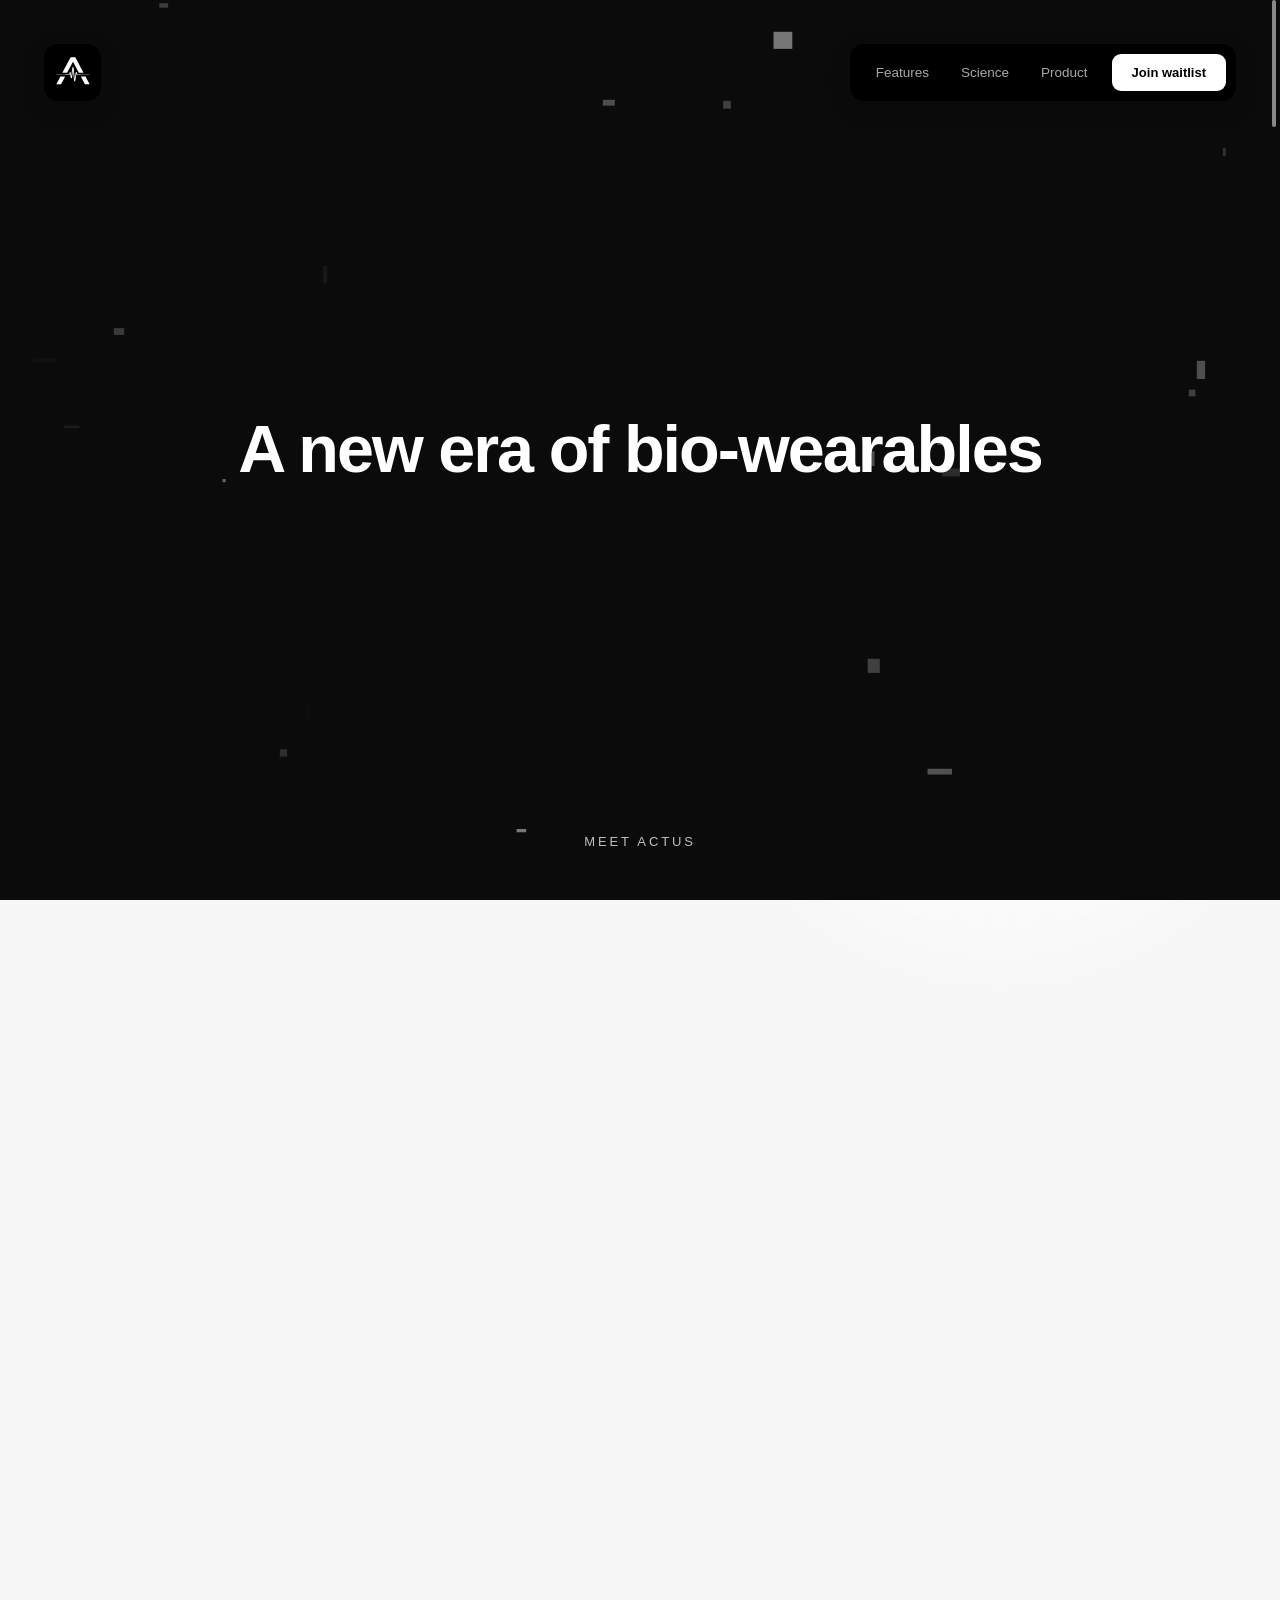
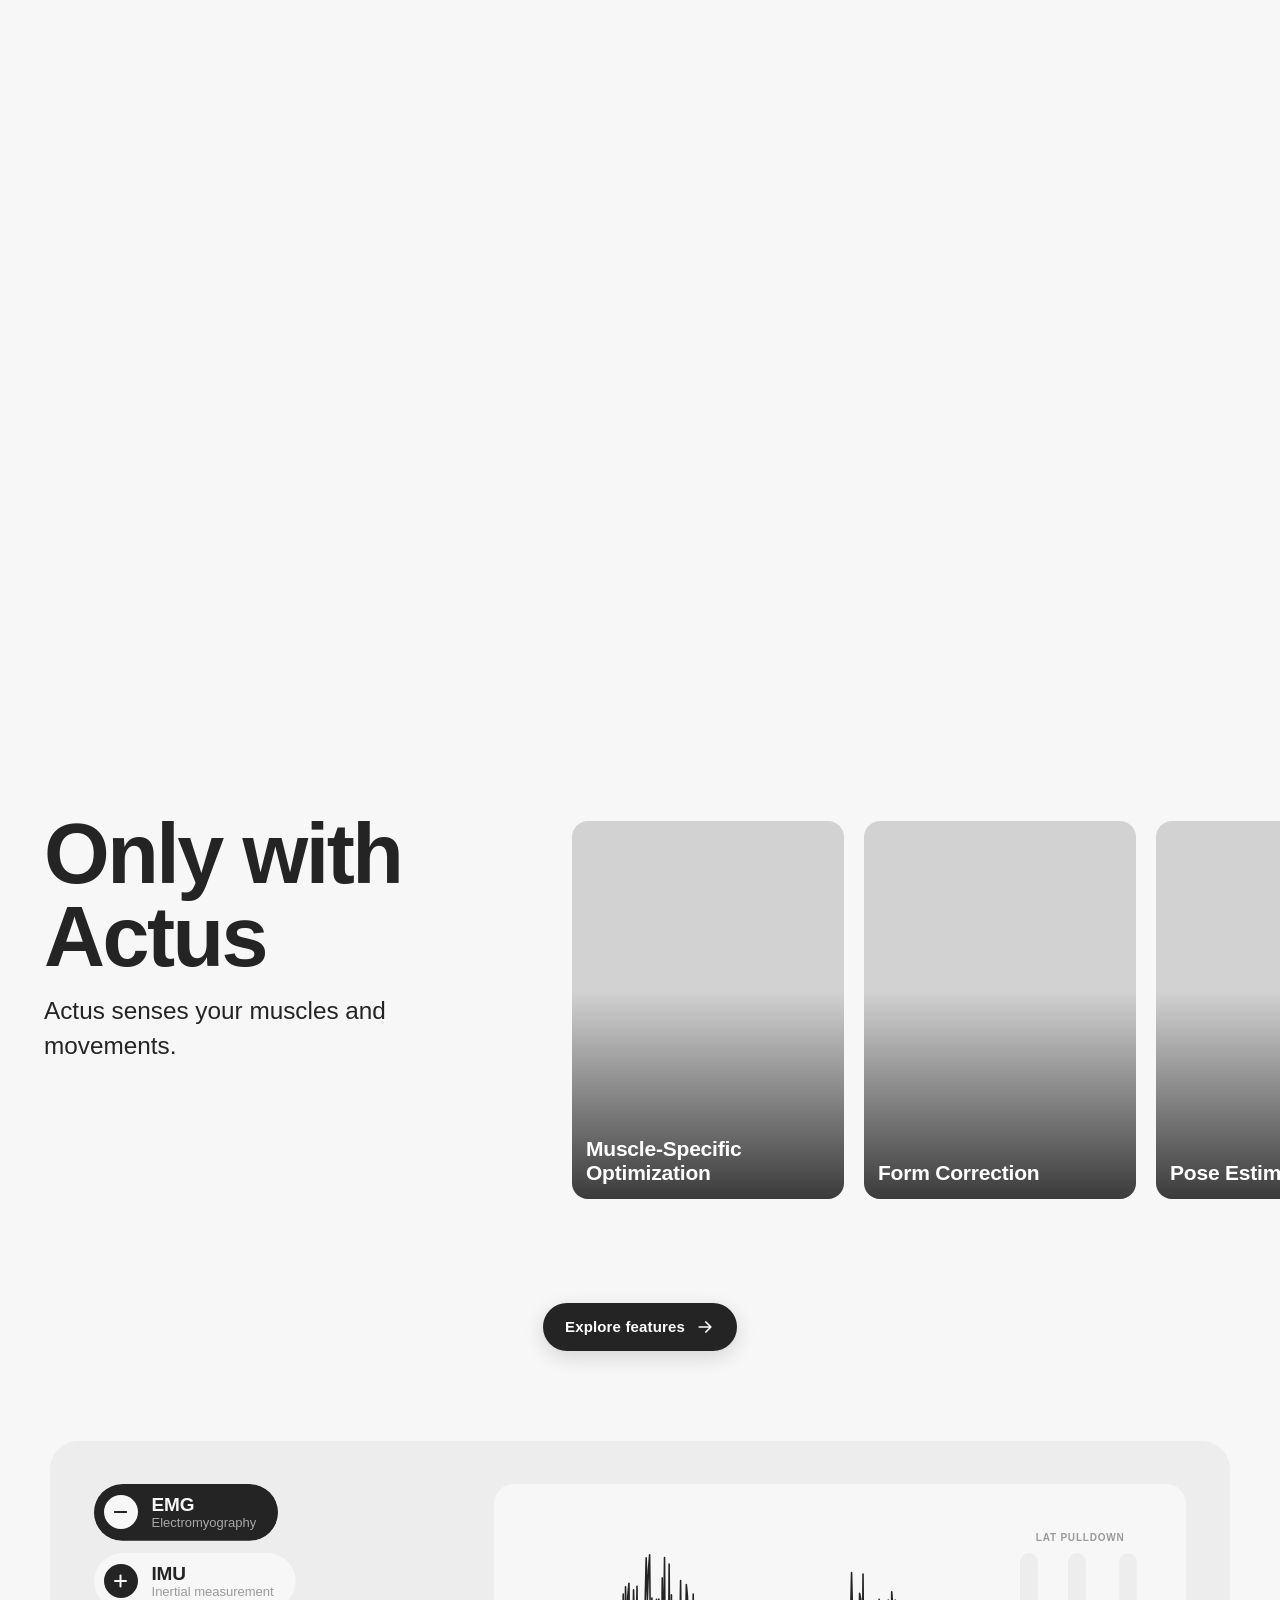
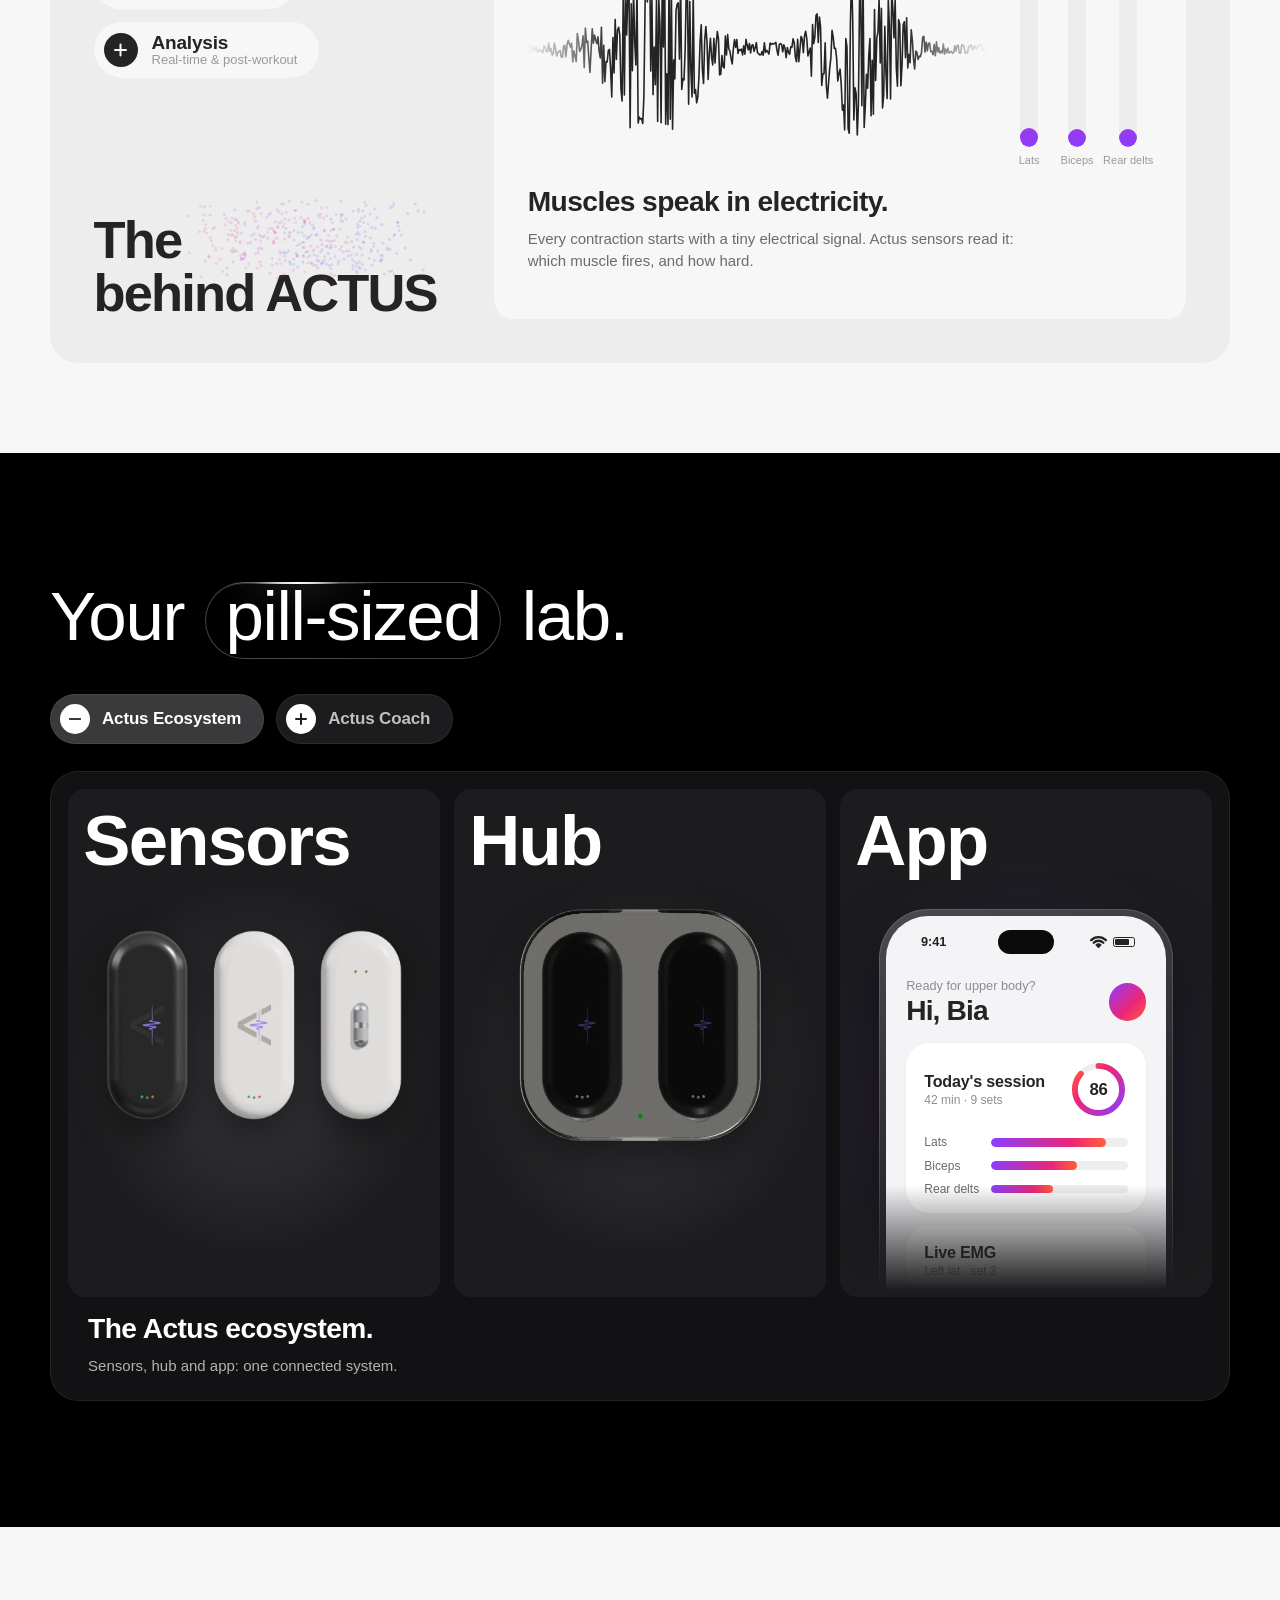
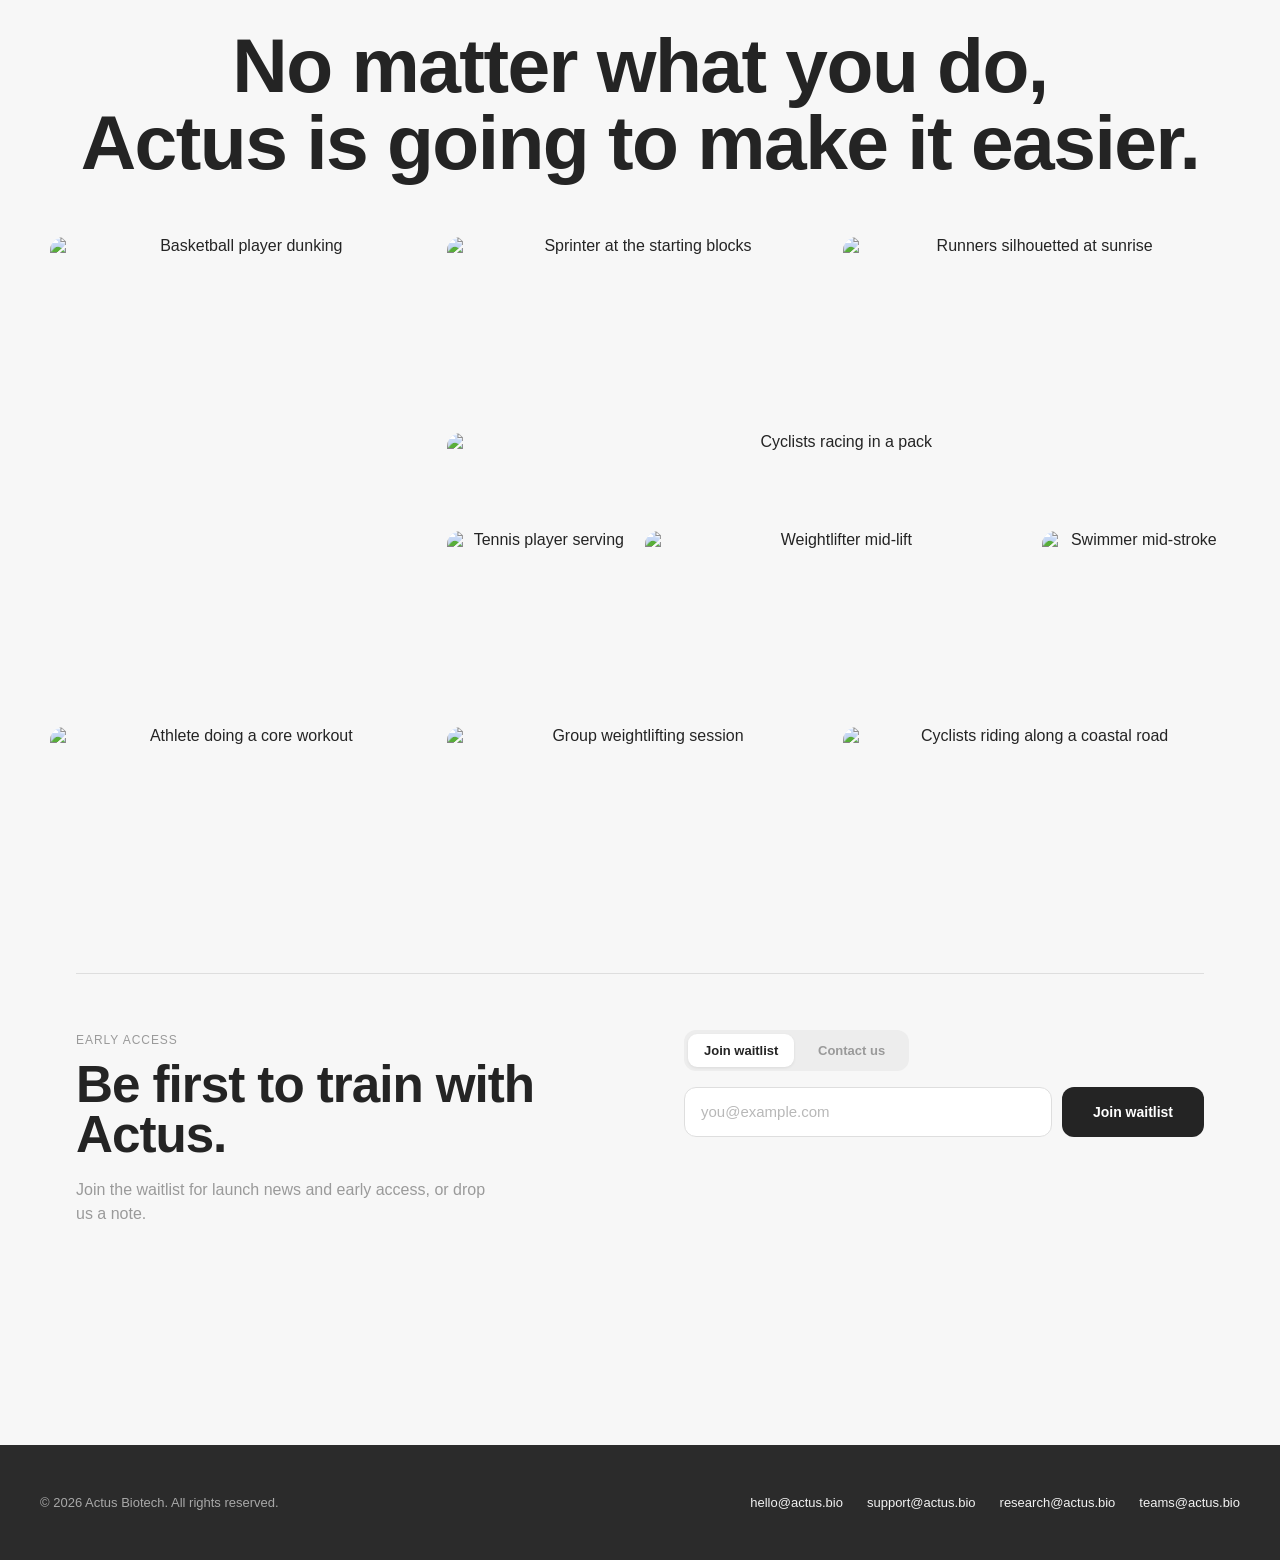
==== commit e34cd9c6: "Ecosystem cards: big names until you hover (desktop) On a PC, each card in the pill-sized lab shows " ====
--- a/index.html
+++ b/index.html
@@ -1646,6 +1646,40 @@
   .eco-app ~ .eco-note::before{
     content:''; position:absolute; inset:-56px -16px -16px; z-index:-1;
     background:linear-gradient(to bottom, rgba(28,28,30,0), rgba(28,28,30,0.92) 50px, #1C1C1E);
+  }
+  /* With a mouse: until you hover a card, it's just its name — big, at
+     its top left, whole (sized off the card's width, cqw — the card is a
+     size container — so the longest, "Sensors", just fits) — and no line
+     about it. Hovering, the name shrinks into its little glass pill in
+     the same corner and the line fades in. Touch screens keep the small
+     name and the line, as there's no hover there.
+     It's the one element at its big size the whole time, shrunk into the
+     pill with a transform — never by animating its font size, which
+     re-laid the letters out every frame and made them shake. So the pill's
+     padding and border are in em (the pill's own 7px 15px / 1px at its
+     small size), and --k, how far it shrinks (15px over its big size), is
+     set per card by the eco-labels script. The big word's text sits 16px
+     in and 12px down; the pill lands 12px in from the corner.
+     PC only (a mouse, and the three-across layout): on phones, tablets and
+     the narrow layout the cards are static — small name, line showing. */
+  @media (hover:hover) and (pointer:fine) and (min-width:861px){
+    .eco-label{
+      font-size:19cqw; letter-spacing:-0.025em; white-space:nowrap; line-height:1.15;
+      padding:0.467em 1em; border-width:0.0667em;
+      left:calc(16px - 1.0667em); top:calc(12px - 0.533em);
+      transform-origin:0 0;
+      transform:translate(calc(1.0667em - 4px), 0.533em) scale(var(--k, 0.2));
+      -webkit-backdrop-filter:blur(calc(12px / var(--k, 0.2))); backdrop-filter:blur(calc(12px / var(--k, 0.2)));
+      transition:transform 0.6s cubic-bezier(.2,.8,.2,1),
+        background-color 0.35s ease, border-color 0.35s ease;
+    }
+    .eco-card:not(:hover) .eco-label{
+      transform:none;
+      background-color:rgba(20,20,22,0); border-color:rgba(255,255,255,0);
+      -webkit-backdrop-filter:none; backdrop-filter:none;
+    }
+    .eco-note{ transition:opacity 0.4s ease 0.12s, translate 0.5s cubic-bezier(.2,.8,.2,1) 0.12s; }
+    .eco-card:not(:hover) .eco-note{ opacity:0; translate:0 10px; transition-delay:0s; }
   }
   /* App: the phone, sized to its card (everything in it is in em, off
      the phone's font size — 22em wide, 46em tall), rising out of the
@@ -3838,6 +3872,19 @@
     setTimeout(typeTitleXlWord, 1800);
   }
 
+  /* Ecosystem card names (see .eco-label under @media (hover:hover)): how
+     far each one shrinks into its pill — 15px over its big size, 19% of
+     its card's width — kept up to date as the cards change size */
+  (function(){
+    const cards = document.querySelectorAll('.eco-card');
+    if (!cards.length || !window.ResizeObserver) return;
+    const ro = new ResizeObserver((entries) => entries.forEach((e) => {
+      const w = e.contentRect.width;
+      if (w) e.target.style.setProperty('--k', (15 / (0.19 * w)).toFixed(4));
+    }));
+    cards.forEach((c) => ro.observe(c));
+  })();
+
   /* Coach options: picking a feature (click, or the arrow keys while one
      has focus) shows it in the window below. Its video plays from the
      start each time it comes up; the others pause, and all of them pause
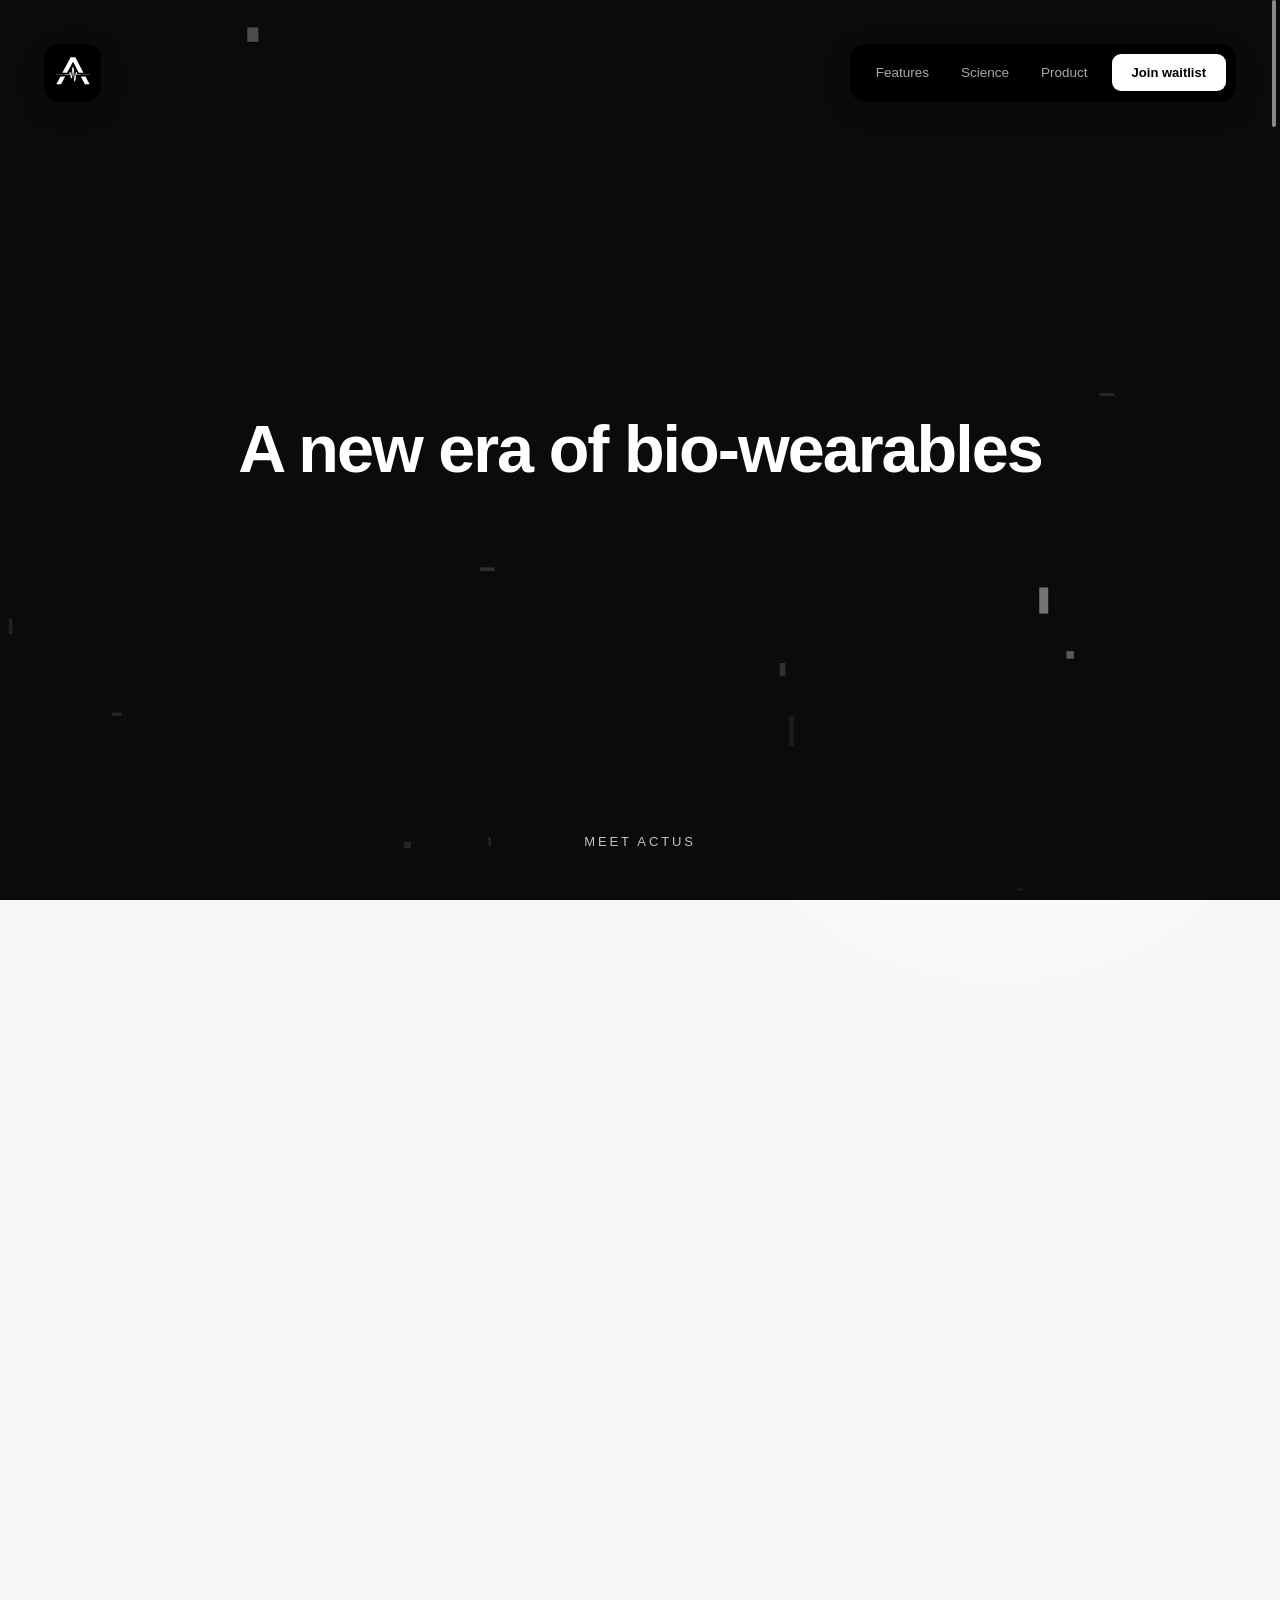
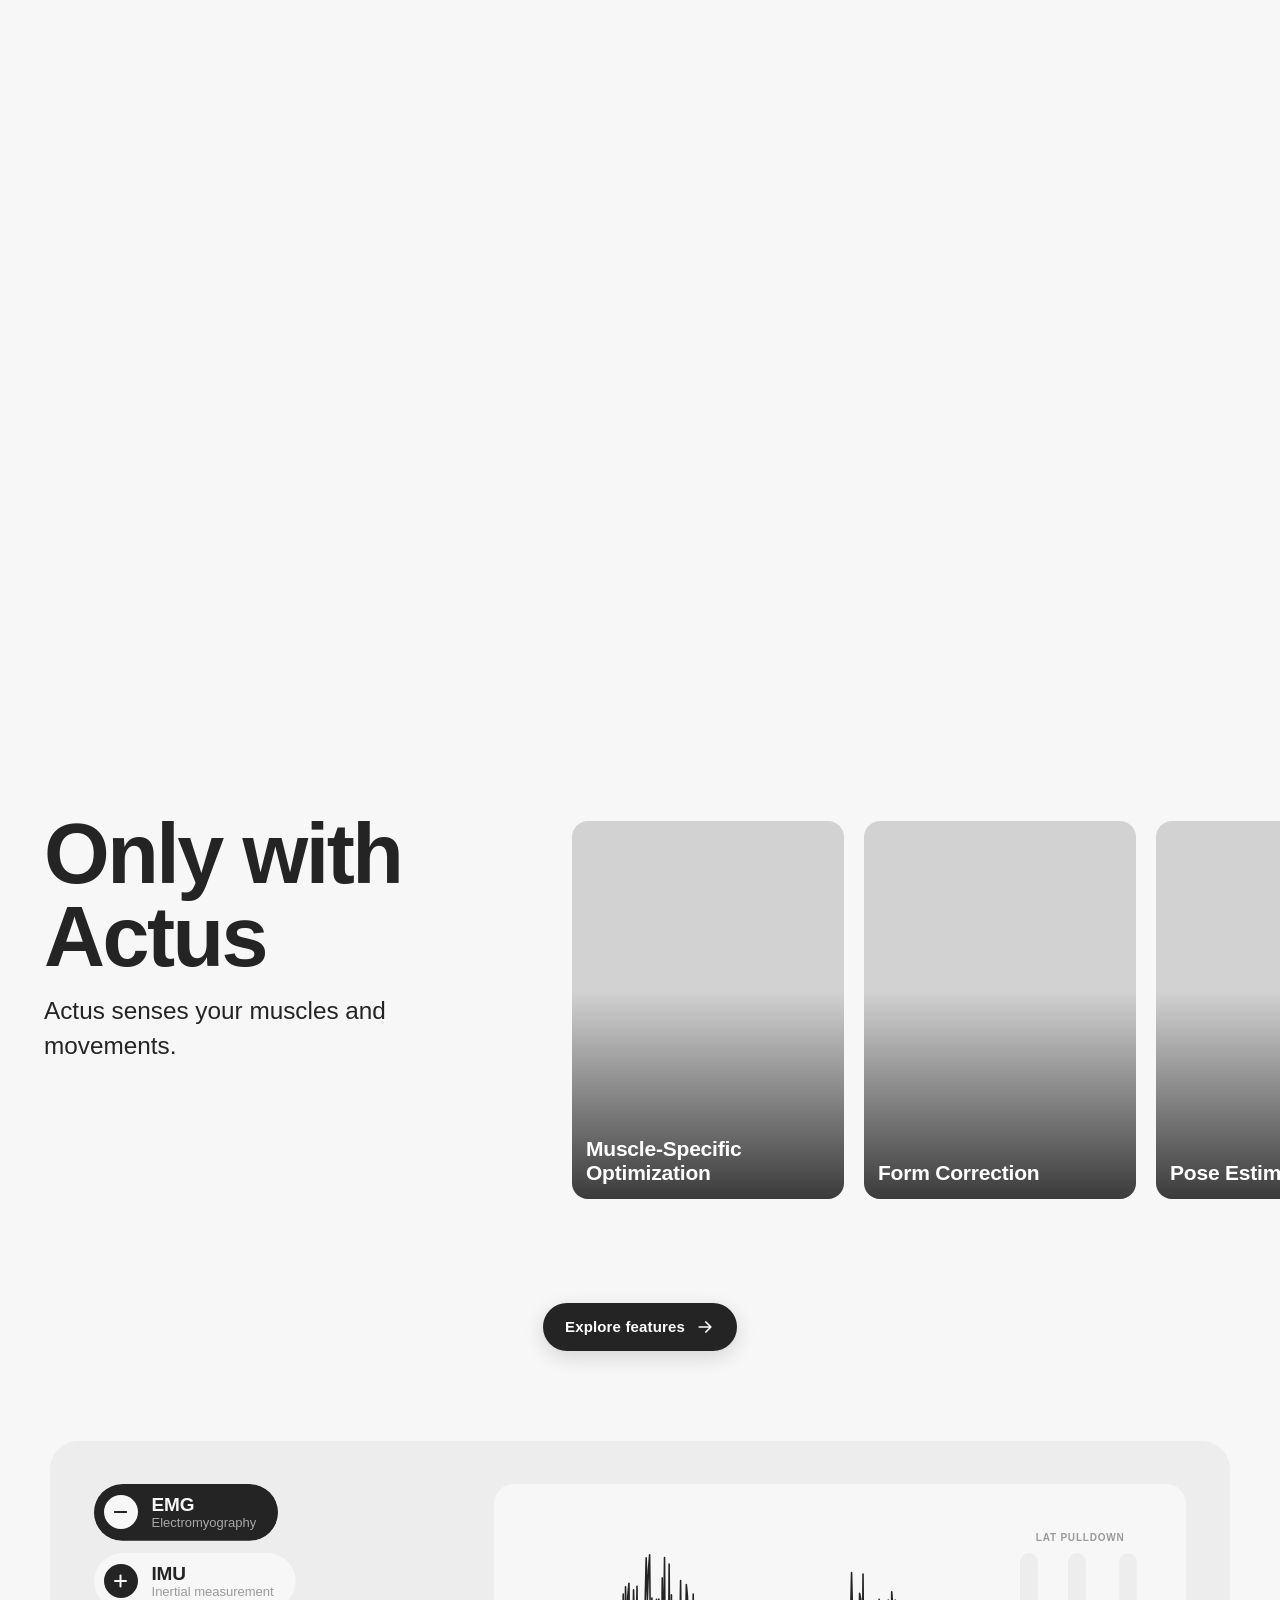
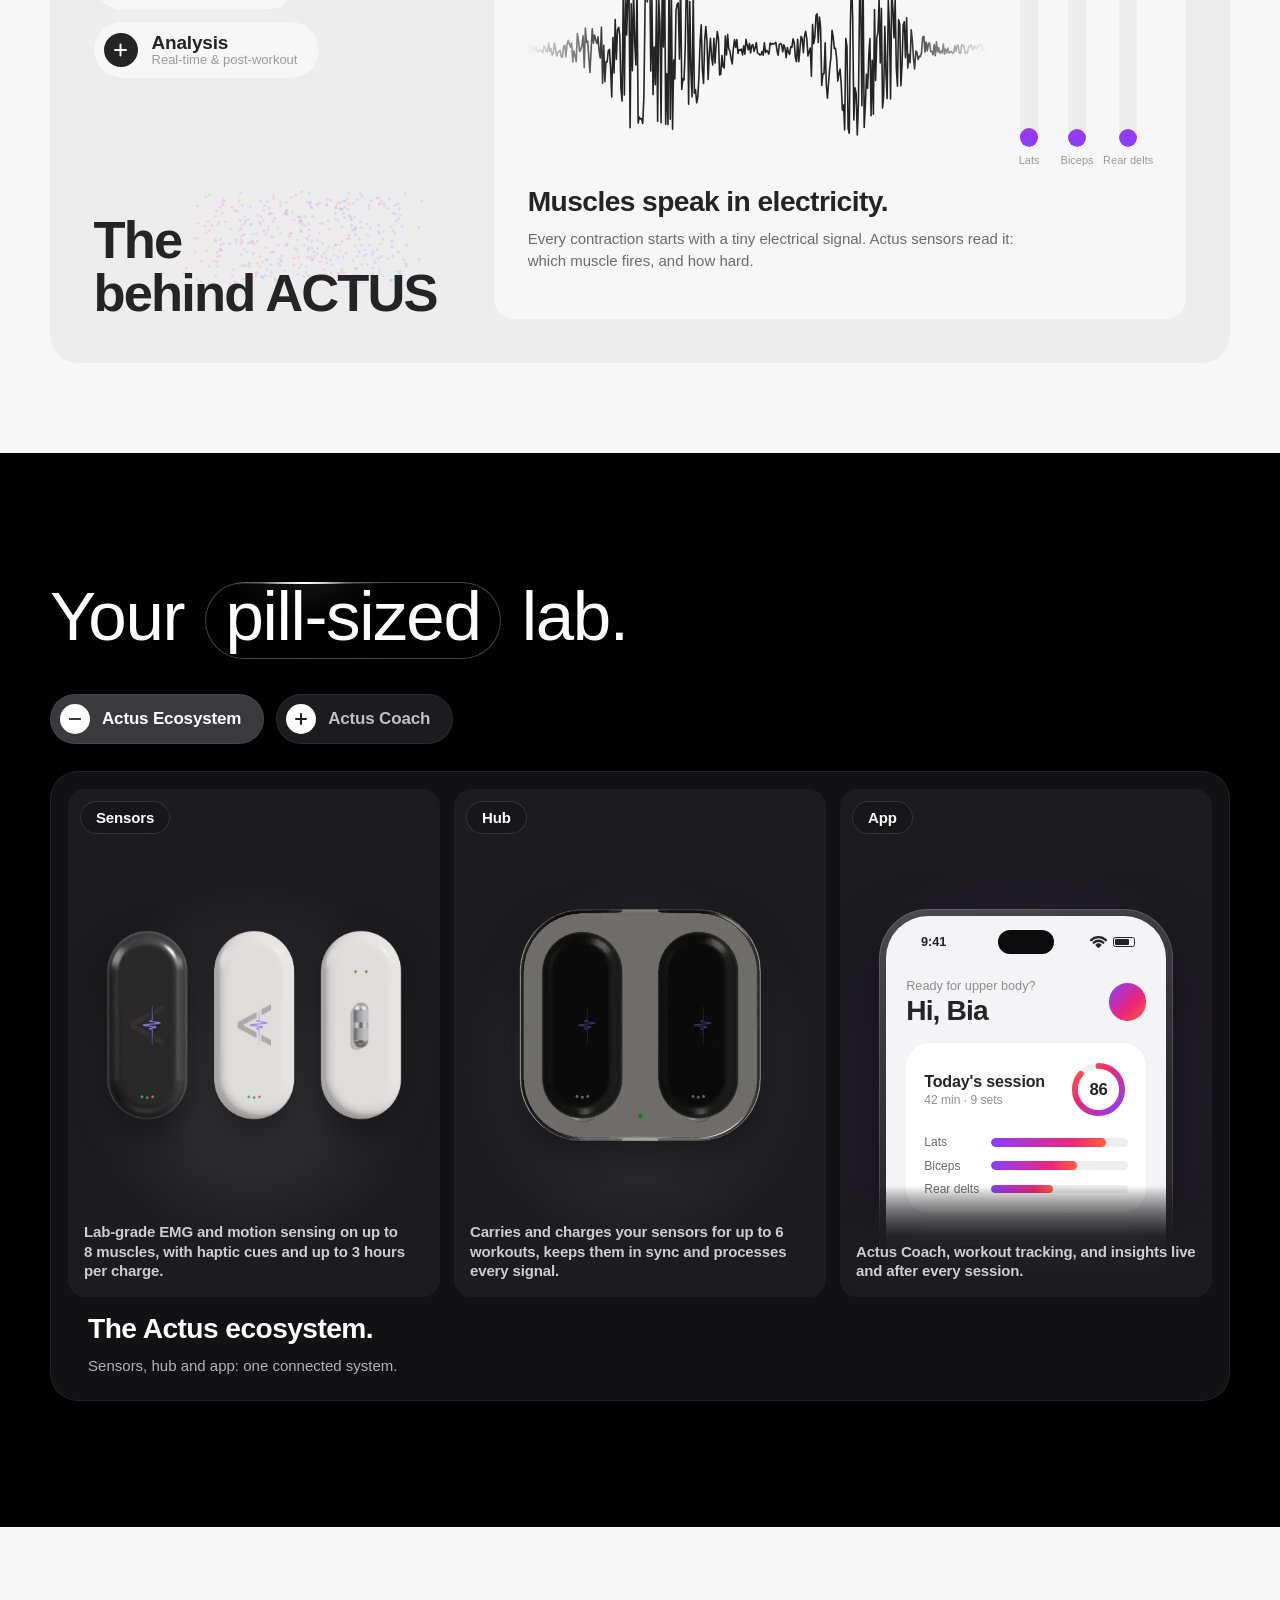
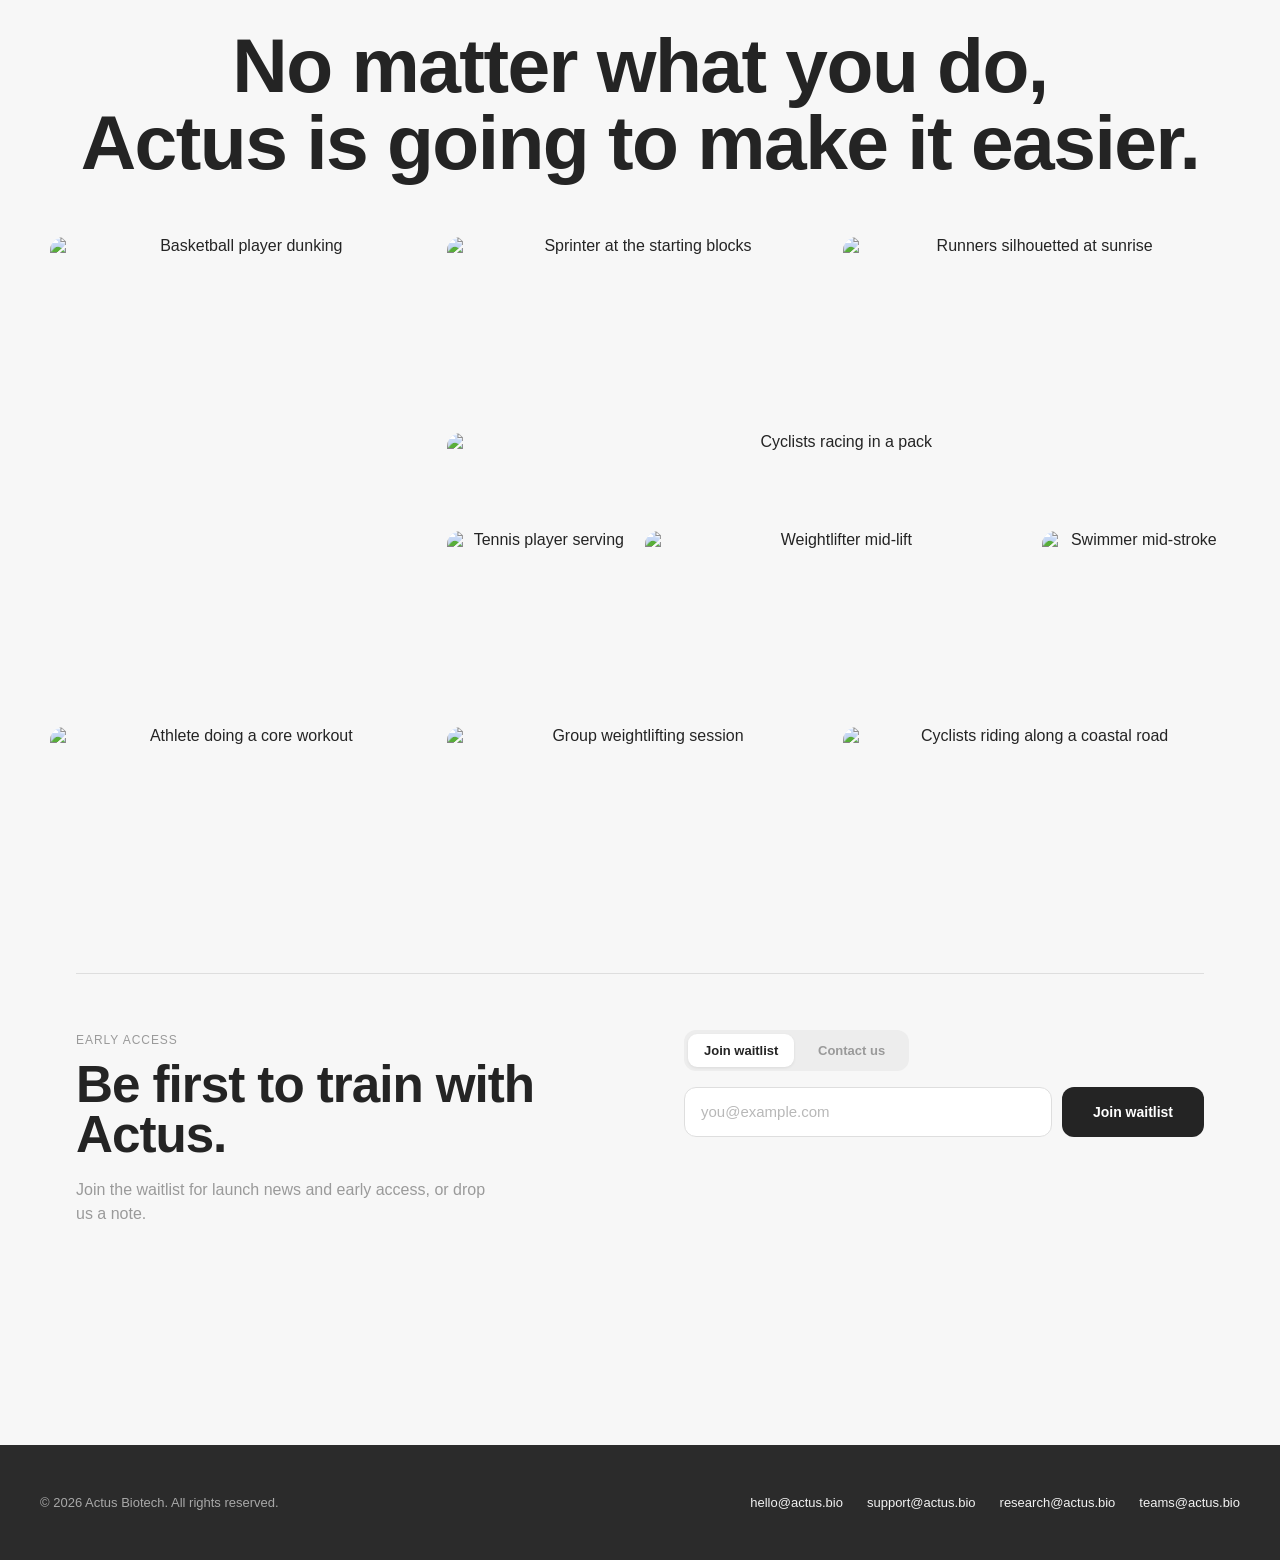
==== commit cb45321a: "Pill-sized lab: a black sensor opening, pinned (desktop) The section pins for a short scroll as a ne" ====
--- a/index.html
+++ b/index.html
@@ -1479,6 +1479,52 @@
     background:#000; color:#fff;
     padding:clamp(80px, 14vh, 160px) var(--frame-gap);
   }
+  /* The section's opening (desktop; the coach-intro script sets
+     .is-staged): the section, at its own final size, pins for a short
+     scroll (--pin-range) while its opening plays over it — the dark
+     sensor (assets/sensor-dark.glb), huge, turning round, then flying
+     onto "pill-sized" to become its ring, the title (big in the middle,
+     then shrunk with a transform into its place) and at the end the
+     cards. All of it from scroll; --pin-h / --pin-top / --coach-h and the
+     title's and cards' --title-* / --body-o are set by the script. Phones
+     and reduced motion: none of this, the section as it always was. */
+  .coach-intro-gl{ display:none; }
+  /* the black is a full-width band, pinned in the middle of the screen
+     with a strip of the page showing above and below it (the script makes
+     it fit: --pin-top centres it, and the cards' height, --coach-h, gives
+     a little if it has to) */
+  #coach.is-staged{ padding-top:0; padding-bottom:0; background:none; }
+  #coach.is-staged .coach-pin{ height:calc(var(--pin-h, 100vh) + var(--pin-range, 150vh)); }
+  #coach.is-staged .coach-pin-sticky{
+    position:sticky; top:var(--pin-top, 0px); overflow:hidden;
+    min-height:var(--band-min, 0px); /* (the screen less the strips: see GAP in the script) */
+    display:flex; flex-direction:column; justify-content:center; /* (its content in the middle of it) */
+    margin:0 calc(-1 * var(--frame-gap));
+    padding:clamp(40px, 7vh, 72px) var(--frame-gap);
+    background:#000;
+  }
+  #coach.is-staged .coach-frame{ width:100%; } /* (full width in the band's column, up to its max) */
+  /* the sensor: a layer over the band, in front of the title (it lands
+     on its word) */
+  #coach.is-staged .coach-intro-gl{
+    display:block; position:absolute; inset:0; z-index:2; pointer-events:none;
+  }
+  .coach-intro-gl canvas{
+    display:block; width:100%; height:100%;
+    opacity:0; transition:opacity 0.8s ease; /* (fades in once the model has drawn) */
+  }
+  #coach.is-ready .coach-intro-gl canvas{ opacity:1; }
+  /* (#coach: over the section's own entrance, which would set these) */
+  #coach.is-staged .coach-title{
+    position:relative; z-index:1; width:fit-content;
+    transform-origin:0 0;
+    transform:translate(var(--title-x, 0px), var(--title-y, 0px)) scale(var(--title-k, 1));
+    opacity:var(--title-o, 0); filter:none; transition:none;
+  }
+  #coach.is-staged .coach-body{
+    opacity:var(--body-o, 0); transform:translateY(calc((1 - var(--body-o, 0)) * 28px));
+    filter:none; transition:none;
+  }
   .coach-frame{ max-width:var(--coach-max); margin:0 auto; }
   .coach-title{
     display:block;
@@ -1502,6 +1548,9 @@
   .pill-word::before, .pill-word::after{
     content:''; position:absolute; inset:0.05em 0 -0.09em; pointer-events:none;
     border-radius:999px;
+    /* (on the opening stage the ring grows out of the sensor: --ring fades
+       it in, --ring-x stretches it out sideways from its middle) */
+    opacity:var(--ring, 1); transform:scaleX(var(--ring-x, 1));
   }
   .pill-word::before{
     border:var(--rim) solid rgba(255,255,255,0.26);
@@ -1646,40 +1695,6 @@
   .eco-app ~ .eco-note::before{
     content:''; position:absolute; inset:-56px -16px -16px; z-index:-1;
     background:linear-gradient(to bottom, rgba(28,28,30,0), rgba(28,28,30,0.92) 50px, #1C1C1E);
-  }
-  /* With a mouse: until you hover a card, it's just its name — big, at
-     its top left, whole (sized off the card's width, cqw — the card is a
-     size container — so the longest, "Sensors", just fits) — and no line
-     about it. Hovering, the name shrinks into its little glass pill in
-     the same corner and the line fades in. Touch screens keep the small
-     name and the line, as there's no hover there.
-     It's the one element at its big size the whole time, shrunk into the
-     pill with a transform — never by animating its font size, which
-     re-laid the letters out every frame and made them shake. So the pill's
-     padding and border are in em (the pill's own 7px 15px / 1px at its
-     small size), and --k, how far it shrinks (15px over its big size), is
-     set per card by the eco-labels script. The big word's text sits 16px
-     in and 12px down; the pill lands 12px in from the corner.
-     PC only (a mouse, and the three-across layout): on phones, tablets and
-     the narrow layout the cards are static — small name, line showing. */
-  @media (hover:hover) and (pointer:fine) and (min-width:861px){
-    .eco-label{
-      font-size:19cqw; letter-spacing:-0.025em; white-space:nowrap; line-height:1.15;
-      padding:0.467em 1em; border-width:0.0667em;
-      left:calc(16px - 1.0667em); top:calc(12px - 0.533em);
-      transform-origin:0 0;
-      transform:translate(calc(1.0667em - 4px), 0.533em) scale(var(--k, 0.2));
-      -webkit-backdrop-filter:blur(calc(12px / var(--k, 0.2))); backdrop-filter:blur(calc(12px / var(--k, 0.2)));
-      transition:transform 0.6s cubic-bezier(.2,.8,.2,1),
-        background-color 0.35s ease, border-color 0.35s ease;
-    }
-    .eco-card:not(:hover) .eco-label{
-      transform:none;
-      background-color:rgba(20,20,22,0); border-color:rgba(255,255,255,0);
-      -webkit-backdrop-filter:none; backdrop-filter:none;
-    }
-    .eco-note{ transition:opacity 0.4s ease 0.12s, translate 0.5s cubic-bezier(.2,.8,.2,1) 0.12s; }
-    .eco-card:not(:hover) .eco-note{ opacity:0; translate:0 10px; transition-delay:0s; }
   }
   /* App: the phone, sized to its card (everything in it is in em, off
      the phone's font size — 22em wide, 46em tall), rising out of the
@@ -2528,6 +2543,13 @@
      (switching by the coach-tabs script). The visuals are placeholders
      for now — swap each .coach-media's contents for the real one. -->
 <section class="divider-black" id="coach">
+  <!-- desktop: the section pins for a short scroll while its opening plays
+       over it — the dark sensor, huge, turning round, then flying onto
+       "pill-sized" to become its ring, the title settling into place and
+       the cards coming in (the coach-intro script) -->
+  <div class="coach-pin" id="coachPin">
+  <div class="coach-pin-sticky" id="coachPinSticky">
+  <div class="coach-intro-gl" id="coachIntroGl" aria-hidden="true"><canvas id="coachIntroCanvas"></canvas></div>
   <div class="coach-frame">
     <h2 class="coach-title">Your <span class="pill-word">pill-sized</span> lab.</h2>
     <div class="coach-body">
@@ -2622,6 +2644,8 @@
       </div>
     </div>
   </div>
+  </div>
+  </div>
 </section>
 
 <section class="panel" id="capability">
@@ -3009,6 +3033,280 @@
   window.addEventListener('resize', resizeModel);
   resizeModel();
   renderModel();
+</script>
+
+<script type="module">
+  /* The coach section's opening (see #coach.is-staged): the section, at
+     its own final size, pins for a short scroll while this plays over it,
+     scrubbed by that scroll, p = 0 → 1:
+              (the dark sensor starts huge over the black, upright and
+              facing you, and holds still)
+       TITLE  "Your pill-sized lab." fades in, big, in the middle;
+       FLY    the sensor's one move: it shrinks, makes a quarter turn onto
+              its side and glides onto the word "pill-sized", in front of
+              it, as tall as its ring;
+       RING   it fades away as the ring grows out of it, round the word;
+       LAND   the title shrinks into its own place (a transform: it never
+              re-lays its letters out) at the top left;
+       CARDS  the pills and cards fade in under it
+     — and the section scrolls on, everything already where it belongs.
+     Desktop only (not on phones,
+     narrow windows or under reduced motion: there the section is as it
+     always was). The model (assets/sensor-dark.glb, ~600 KB) is fetched
+     only as the section comes near, and drawn only while it's on screen. */
+  import * as THREE from 'https://unpkg.com/three@0.170.0/build/three.module.js';
+  import { GLTFLoader } from 'https://unpkg.com/three@0.170.0/examples/jsm/loaders/GLTFLoader.js';
+  import { RoomEnvironment } from 'https://unpkg.com/three@0.170.0/examples/jsm/environments/RoomEnvironment.js';
+
+  const section = document.getElementById('coach');
+  const pin = document.getElementById('coachPin');
+  const sticky = document.getElementById('coachPinSticky');
+  const gl = document.getElementById('coachIntroGl');
+  const canvas = document.getElementById('coachIntroCanvas');
+  const title = section && section.querySelector('.coach-title');
+  const word = title && title.querySelector('.pill-word');
+  const body = section && section.querySelector('.coach-body');
+  if (section && pin && sticky && gl && canvas && title && word && body) {
+    const TITLE = [0.04, 0.2], FLY = [0.14, 0.46], RING = [0.44, 0.56], LAND = [0.56, 0.78], CARDS = [0.72, 0.95];
+    const RANGE = 1.5;         // the pinned scroll, in screen heights (= the CSS --pin-range)
+    const MIN_CARDS = 420;     // px — the cards' window never gets shorter than this to fit the band
+    // the logo on its face: its size (the SVG's square, metres), centre on the face (x, z) and turn in its plane
+    const LOGO_SIZE = 0.02, LOGO_AT = [0.001, 0], LOGO_TURN = Math.PI / 2;
+    // THE PAGE SHOWING ABOVE AND BELOW THE BLACK BAND while it's pinned:
+    // this share of the screen's height each (0 = the band fills the screen),
+    // kept between GAP_MIN and GAP_MAX px. Smaller = a bigger black band.
+    const GAP = 0.0125, GAP_MIN = 6, GAP_MAX = 14;
+    const BIG = 0.86;          // the sensor's length at the start, as a share of the band's height
+    const WIDE = 0.03 / 0.07;  // its width over its length (the model: 30 × 70 mm)
+    const SCRUB_TAU = 0.08;    // s — smoothing on the scroll scrub
+    // its pose (radians): upright, its front facing you (and turned
+    // upside down by `roll`, so the A's tip points right)
+    const POSE = { x: Math.PI / 2, y: 0, z: 0 };
+    const clamp01 = (v) => Math.min(1, Math.max(0, v));
+    const range = (p, r) => clamp01((p - r[0]) / (r[1] - r[0]));
+    const easeInOut = (t) => t < 0.5 ? 4 * t * t * t : 1 - Math.pow(-2 * t + 2, 3) / 2;
+    const lerp = THREE.MathUtils.lerp;
+    const reduceMotion = window.matchMedia('(prefers-reduced-motion: reduce)');
+    const enabled = () => !window.actusPhone.matches && !reduceMotion.matches;
+
+    // the section's pinned size, and the title's own place in it (untransformed)
+    let on = false, pinTop = 0, nat = null, bigK = 1;
+    function setup(){
+      on = enabled();
+      section.classList.toggle('is-staged', on);
+      if (!on) {
+        ['--pin-h', '--pin-top', '--coach-h', '--band-min'].forEach(v => section.style.removeProperty(v));
+        ['--title-o', '--title-x', '--title-y', '--title-k'].forEach(v => title.style.removeProperty(v));
+        body.style.removeProperty('--body-o');
+        ['--ring', '--ring-x'].forEach(v => word.style.removeProperty(v));
+        return;
+      }
+      // the band: as tall as its content, with a strip of the page above
+      // and below it on the screen — the cards give a little height if
+      // they have to (never under MIN_CARDS)
+      const vh = window.innerHeight, gap = Math.min(GAP_MAX, Math.max(GAP_MIN, vh * GAP));
+      section.style.setProperty('--band-min', `${Math.floor(vh - 2 * gap)}px`);
+      section.style.removeProperty('--coach-h');
+      const panels = section.querySelector('.coach-panels');
+      const cardsH = panels ? panels.offsetHeight : 0;
+      const room = vh - 2 * gap - (sticky.offsetHeight - cardsH);
+      if (panels && cardsH > room) section.style.setProperty('--coach-h', `${Math.max(MIN_CARDS, Math.floor(room))}px`);
+      const h = sticky.offsetHeight;
+      pinTop = h <= vh ? (vh - h) / 2 : vh - h; // centred (taller than the screen: its bottom at the screen's)
+      section.style.setProperty('--pin-h', `${h}px`);
+      section.style.setProperty('--pin-top', `${pinTop}px`);
+      const prev = title.style.transform;
+      title.style.transform = 'none';
+      const sr = sticky.getBoundingClientRect(), tr = title.getBoundingClientRect();
+      title.style.transform = prev;
+      nat = { x: tr.left - sr.left, y: tr.top - sr.top, w: tr.width, h: tr.height };
+      const f0 = parseFloat(getComputedStyle(title).fontSize) || 1;
+      const stageFont = Math.min(150, Math.max(64, window.innerWidth * 0.085)); // big, like clamp(64px, 8.5vw, 150px)
+      bigK = Math.min(stageFont / f0, (window.innerWidth * 0.9) / Math.max(1, nat.w));
+      resize();
+      if (raf === 0 && onScreen) raf = requestAnimationFrame(frame);
+    }
+
+    let renderer, scene, camera, roll, pivot, model, started = false, raf = 0, onScreen = false;
+    let p = null, last = 0, clock = 0;
+
+    function start(){
+      if (started || !on) return;
+      started = true;
+      renderer = new THREE.WebGLRenderer({ canvas, antialias: true, alpha: true });
+      renderer.setClearColor(0x000000, 0);
+      scene = new THREE.Scene();
+      const pm = new THREE.PMREMGenerator(renderer);
+      scene.environment = pm.fromScene(new RoomEnvironment(), 0.04).texture;
+      scene.environmentIntensity = 0.5; // (a black sensor: it's the reflections and rims that show it)
+      pm.dispose();
+      scene.add(new THREE.HemisphereLight(0xffffff, 0x222222, 0.25));
+      const key = new THREE.DirectionalLight(0xffffff, 1.6); key.position.set(2, 4, 5); scene.add(key);
+      // rims from behind: they catch its edges against the black
+      const rim1 = new THREE.DirectionalLight(0xffffff, 3); rim1.position.set(-3, 2.5, -4); scene.add(rim1);
+      const rim2 = new THREE.DirectionalLight(0xffffff, 1.8); rim2.position.set(3.5, -1, -3); scene.add(rim2);
+      camera = new THREE.PerspectiveCamera(30, 1, 0.01, 100);
+      camera.position.set(0, 0, 0.5 / Math.tan(THREE.MathUtils.degToRad(15)) / BIG); // a length of 1 fills BIG of the height
+      roll = new THREE.Group();   // on its side (about the line of sight) and on the move, for the ring
+      pivot = new THREE.Group();  // its own turn
+      roll.add(pivot);
+      scene.add(roll);
+      new GLTFLoader().load('assets/sensor-dark.glb', (gltf) => {
+        model = gltf.scene;
+        const box = new THREE.Box3().setFromObject(model);
+        const size = box.getSize(new THREE.Vector3()), c = box.getCenter(new THREE.Vector3());
+        const s = 1 / Math.max(size.x, size.y, size.z); // its length → 1
+        model.scale.setScalar(s);
+        model.position.set(-c.x * s, -c.y * s, -c.z * s);
+        // all black — body, lights, everything — seen by its reflections and
+        // the rim lights on its edges. The model's own logo is only a shallow
+        // A carved into its black face (no colour of its own: it barely
+        // showed) plus a purple waveform (material 9, hidden here): the
+        // site's logo (assets/actus_w_logo.svg) goes on its face instead.
+        model.traverse((o) => {
+          if (!o.isMesh) return;
+          (Array.isArray(o.material) ? o.material : [o.material]).forEach((m) => {
+            if (!m) return;
+            const a = gltf.parser.associations.get(m);
+            if (a && a.materials === 9) { o.visible = false; return; }
+            if (m.color) m.color.set(0x070708); // (matte carbon black)
+            if (m.emissive) m.emissive.set(0x000000);
+            if ('emissiveMap' in m) m.emissiveMap = null;
+            if ('map' in m) m.map = null;
+            // and no surface maps: the face's are patchy (squares of empty
+            // map), which caught the light as odd squares at some angles —
+            // a plain matte black needs none
+            ['normalMap', 'roughnessMap', 'metalnessMap', 'aoMap', 'clearcoatMap', 'clearcoatNormalMap',
+              'clearcoatRoughnessMap', 'specularIntensityMap', 'specularColorMap', 'sheenColorMap', 'sheenRoughnessMap']
+              .forEach((k) => { if (k in m) m[k] = null; });
+            if ('transmission' in m) m.transmission = 0;
+            if ('metalness' in m) m.metalness = 0;
+            if ('roughness' in m) m.roughness = 0.62; // (matte: soft sheens, no mirror streaks)
+            if ('clearcoat' in m) m.clearcoat = 0; // (no gloss coat)
+            m.needsUpdate = true;
+          });
+        });
+        // its black silhouette, on a layer of its own, drawn first each frame
+        // (see frame): the model has see-through bits (its lights, edges in
+        // its face) and the title behind it showed through them; now they
+        // show this black instead — the same black as the band round it, so
+        // the sensor itself looks just the same
+        const silhouette = model.clone(true);
+        const black = new THREE.MeshBasicMaterial({ color: 0x000000 });
+        // (every part of it, the hidden waveform too: its spot in the face is an opening)
+        silhouette.traverse((o) => { o.layers.set(1); o.visible = true; if (o.isMesh) o.material = black; });
+        pivot.add(silhouette);
+        // the logo: drawn from its SVG onto a little square lying on the
+        // face, just above it (in the model's own units, metres: its face is
+        // at y = 8.9 mm, 18 mm across), turned so the A's tip points the way
+        // the carved one does
+        const logoImg = new Image();
+        logoImg.onload = () => {
+          const c = document.createElement('canvas');
+          c.width = c.height = 1024;
+          c.getContext('2d').drawImage(logoImg, 0, 0, 1024, 1024);
+          const tex = new THREE.CanvasTexture(c);
+          tex.colorSpace = THREE.SRGBColorSpace;
+          tex.anisotropy = 8;
+          const logo = new THREE.Mesh(new THREE.PlaneGeometry(LOGO_SIZE, LOGO_SIZE),
+            new THREE.MeshBasicMaterial({ map: tex, color: 0x383838, transparent: true, depthWrite: false, toneMapped: false }));
+          logo.rotation.set(-Math.PI / 2, 0, LOGO_TURN, 'XYZ'); // flat on the face (facing +y), then turned in its plane
+          logo.position.set(LOGO_AT[0], 0.0090, LOGO_AT[1]);
+          model.add(logo);
+        };
+        logoImg.src = 'assets/actus_w_logo.svg';
+        pivot.add(model);
+        resize();
+        last = 0;
+        if (!raf) raf = requestAnimationFrame(frame);
+        section.classList.add('is-ready');
+      });
+      resize();
+    }
+
+    function resize(){
+      if (!renderer) return;
+      const w = canvas.clientWidth, h = canvas.clientHeight;
+      if (!w || !h) return;
+      renderer.setPixelRatio(Math.min(window.devicePixelRatio || 1, 2));
+      renderer.setSize(w, h, false);
+      camera.aspect = w / h;
+      camera.updateProjectionMatrix();
+    }
+
+    function progress(){
+      const r = pin.getBoundingClientRect();
+      return clamp01((pinTop - r.top) / (RANGE * window.innerHeight));
+    }
+
+    function frame(now){
+      raf = 0;
+      if (!on) return;
+      const dt = last ? Math.min(0.1, (now - last) / 1000) : 1 / 60;
+      last = now; clock += dt;
+      const target = progress();
+      if (p === null) p = target;
+      p += (target - p) * (1 - Math.exp(-dt / SCRUB_TAU));
+      if (Math.abs(target - p) < 0.0005) p = target;
+
+      // the title: big in the middle of the band, then into its place
+      const sr = sticky.getBoundingClientRect();
+      const ti = easeInOut(range(p, TITLE)), land = easeInOut(range(p, LAND));
+      const k = lerp(bigK, 1, land);
+      const cx = sr.width / 2, cy = sr.height / 2; // (the band's middle)
+      const bx = cx - nat.w * bigK / 2 - nat.x, by = cy - nat.h * bigK / 2 - nat.y + 24 * (1 - ti);
+      title.style.setProperty('--title-o', ti.toFixed(3));
+      title.style.setProperty('--title-k', k.toFixed(4));
+      title.style.setProperty('--title-x', `${lerp(bx, 0, land).toFixed(1)}px`);
+      title.style.setProperty('--title-y', `${lerp(by, 0, land).toFixed(1)}px`);
+      body.style.setProperty('--body-o', easeInOut(range(p, CARDS)).toFixed(3));
+
+      // where the sensor's headed: the word's ring, on the sensor's layer
+      const gr = gl.getBoundingClientRect(), wr = word.getBoundingClientRect();
+      const ringW = wr.width, ringH = wr.height * 1.04; // (the ring reaches a touch past the word's box)
+      const ringCx = wr.left + wr.width / 2 - gr.left, ringCy = wr.top + wr.height * 0.52 - gr.top;
+      const f = easeInOut(range(p, FLY)), r = easeInOut(range(p, RING));
+      // the ring grows out of the sensor — from the sensor's width to its own — as the sensor fades
+      word.style.setProperty('--ring', r.toFixed(3));
+      word.style.setProperty('--ring-x', lerp(Math.min(1, (ringH / WIDE) / Math.max(1, ringW)), 1, r).toFixed(3));
+      gl.style.opacity = (1 - r).toFixed(3);
+
+      if (model && r < 1) {
+        pivot.rotation.set(POSE.x, POSE.y, POSE.z, 'XYZ');
+        roll.rotation.z = Math.PI + (Math.PI / 2) * f; // upside down (the A's tip to the right), then its one move: a quarter turn onto its side
+        // screen px → the scene's units at the sensor's depth (the layer's height is 1 / BIG of them)
+        const perPx = (1 / BIG) / Math.max(1, gr.height);
+        roll.scale.setScalar(lerp(1, (ringH * perPx) / WIDE, f)); // ends as tall, on its side, as the ring
+        roll.position.set(
+          lerp(0, (ringCx - gr.width / 2) * perPx, f),
+          lerp(0, -(ringCy - gr.height / 2) * perPx, f), 0);
+        // the black silhouette first, then the sensor over it
+        renderer.autoClear = true;
+        camera.layers.set(1);
+        renderer.render(scene, camera);
+        renderer.autoClear = false;
+        renderer.clearDepth();
+        camera.layers.set(0);
+        renderer.render(scene, camera);
+      }
+      if (onScreen) raf = requestAnimationFrame(frame);
+    }
+
+    setup();
+    window.addEventListener('resize', setup);
+    if (window.actusPhone.addEventListener) window.actusPhone.addEventListener('change', setup);
+    if (document.fonts && document.fonts.ready) document.fonts.ready.then(setup);
+
+    // fetch the model as the section comes within a couple of screens…
+    new IntersectionObserver((entries, io) => {
+      if (entries.some(e => e.isIntersecting) && on) { io.disconnect(); start(); }
+    }, { rootMargin: '200% 0px' }).observe(pin);
+    // …and play it only while it's on screen
+    new IntersectionObserver(([e]) => {
+      onScreen = e.isIntersecting;
+      if (onScreen && on) { start(); last = 0; if (!raf) raf = requestAnimationFrame(frame); }
+    }).observe(pin);
+  }
 </script>
 
 <script>
@@ -3871,19 +4169,6 @@
   if (!window.matchMedia('(prefers-reduced-motion: reduce)').matches) {
     setTimeout(typeTitleXlWord, 1800);
   }
-
-  /* Ecosystem card names (see .eco-label under @media (hover:hover)): how
-     far each one shrinks into its pill — 15px over its big size, 19% of
-     its card's width — kept up to date as the cards change size */
-  (function(){
-    const cards = document.querySelectorAll('.eco-card');
-    if (!cards.length || !window.ResizeObserver) return;
-    const ro = new ResizeObserver((entries) => entries.forEach((e) => {
-      const w = e.contentRect.width;
-      if (w) e.target.style.setProperty('--k', (15 / (0.19 * w)).toFixed(4));
-    }));
-    cards.forEach((c) => ro.observe(c));
-  })();
 
   /* Coach options: picking a feature (click, or the arrow keys while one
      has focus) shows it in the window below. Its video plays from the
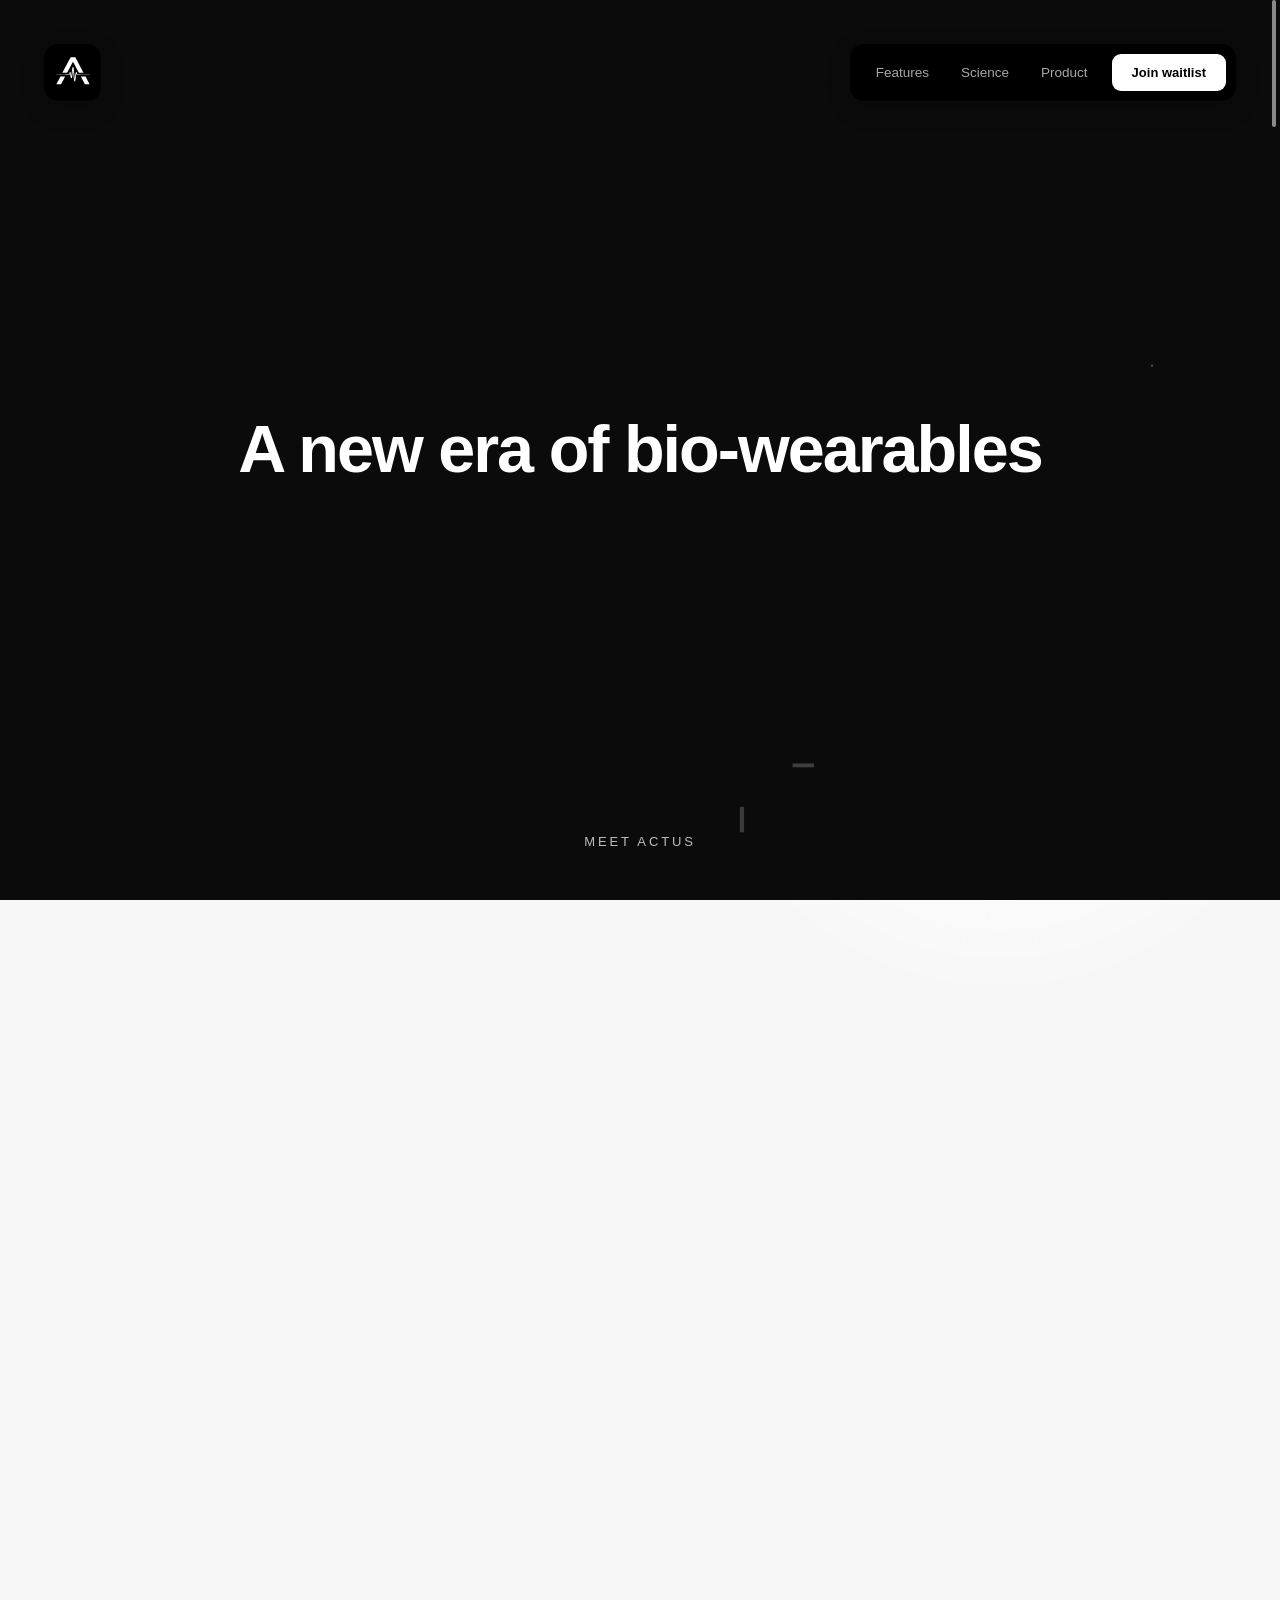
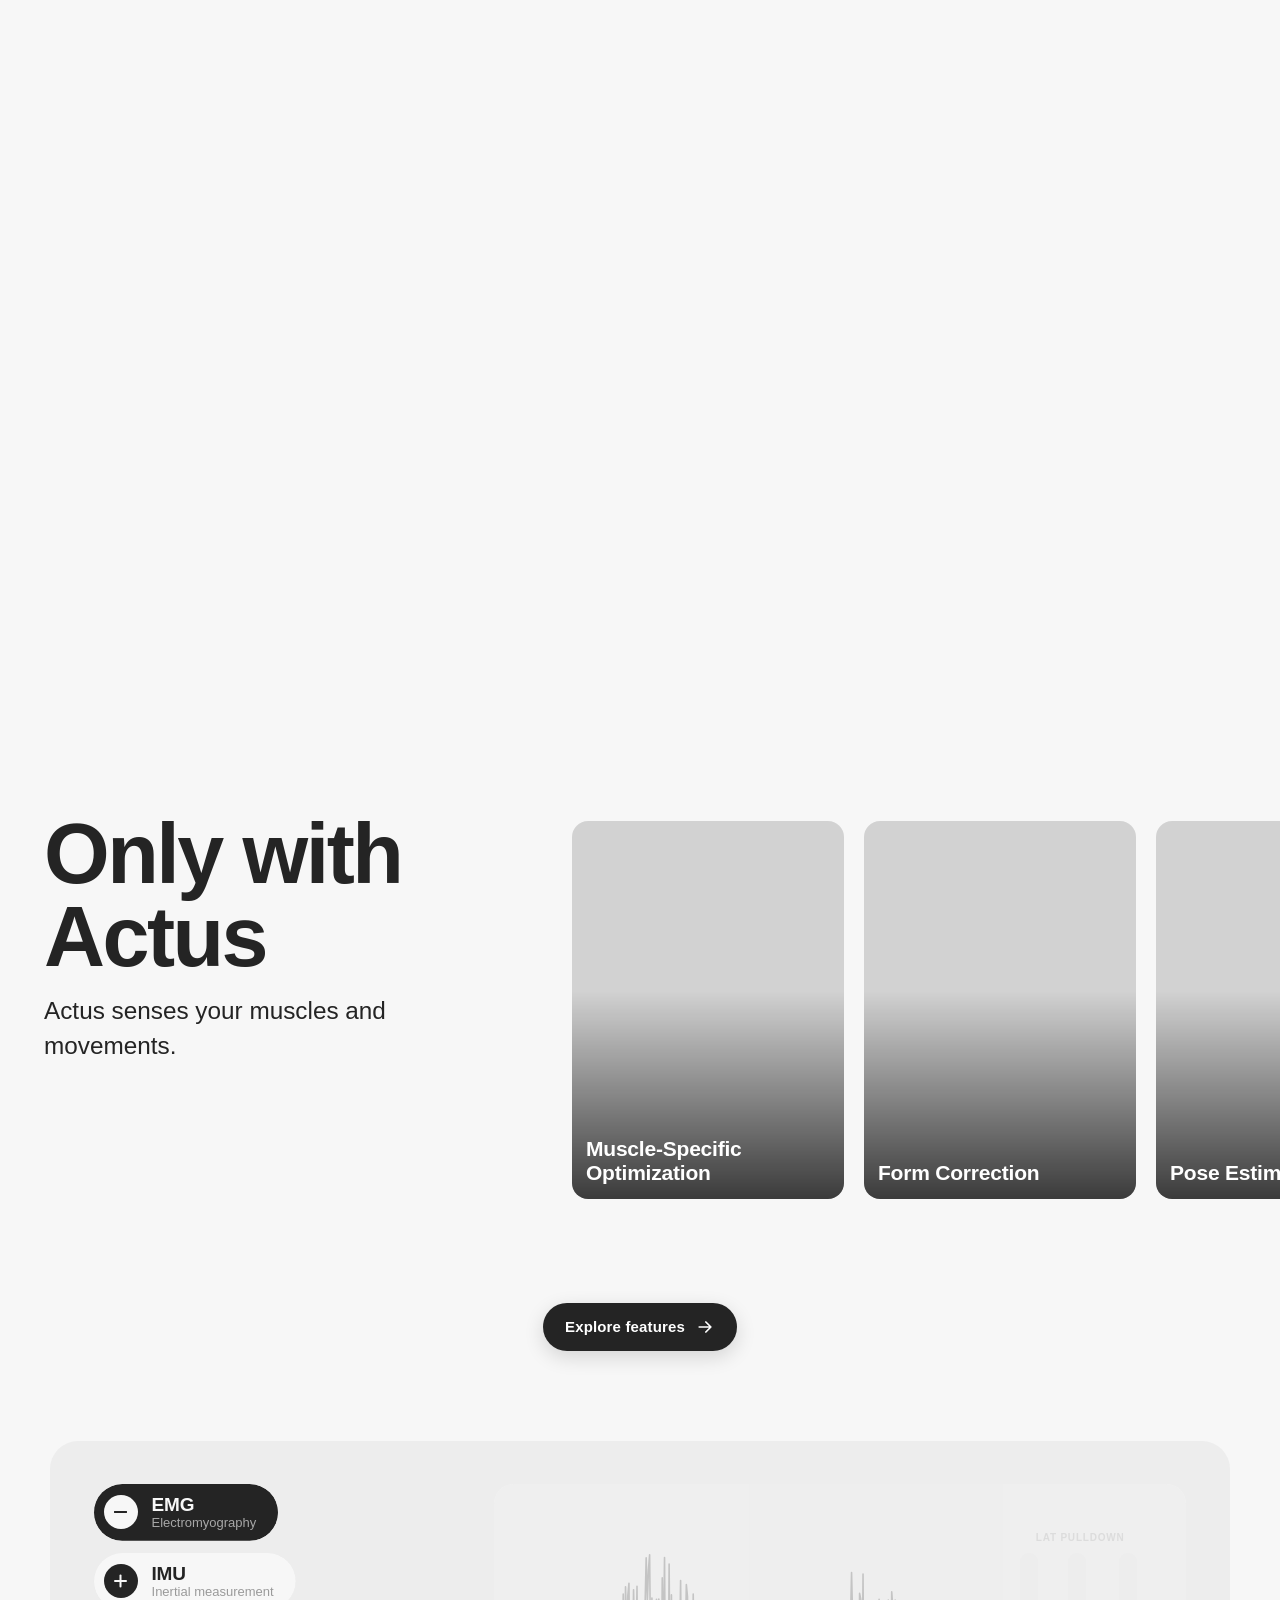
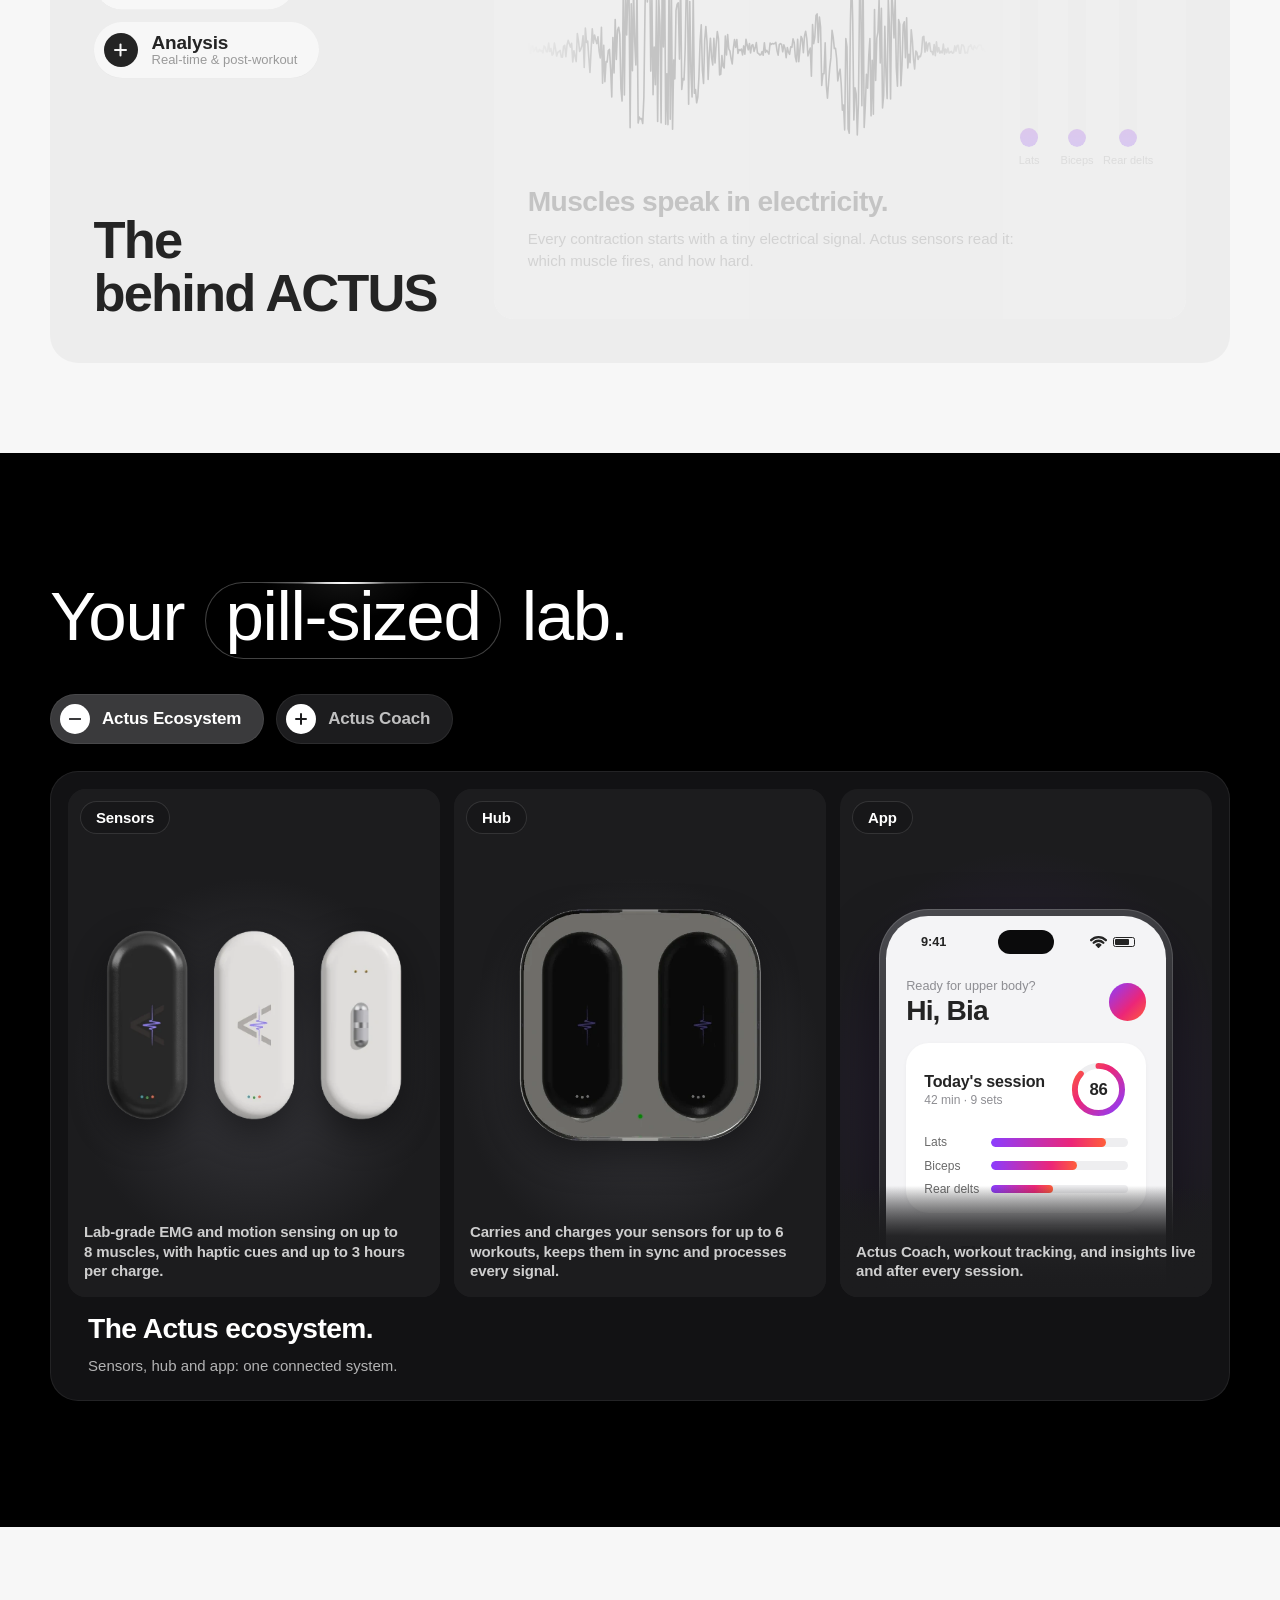
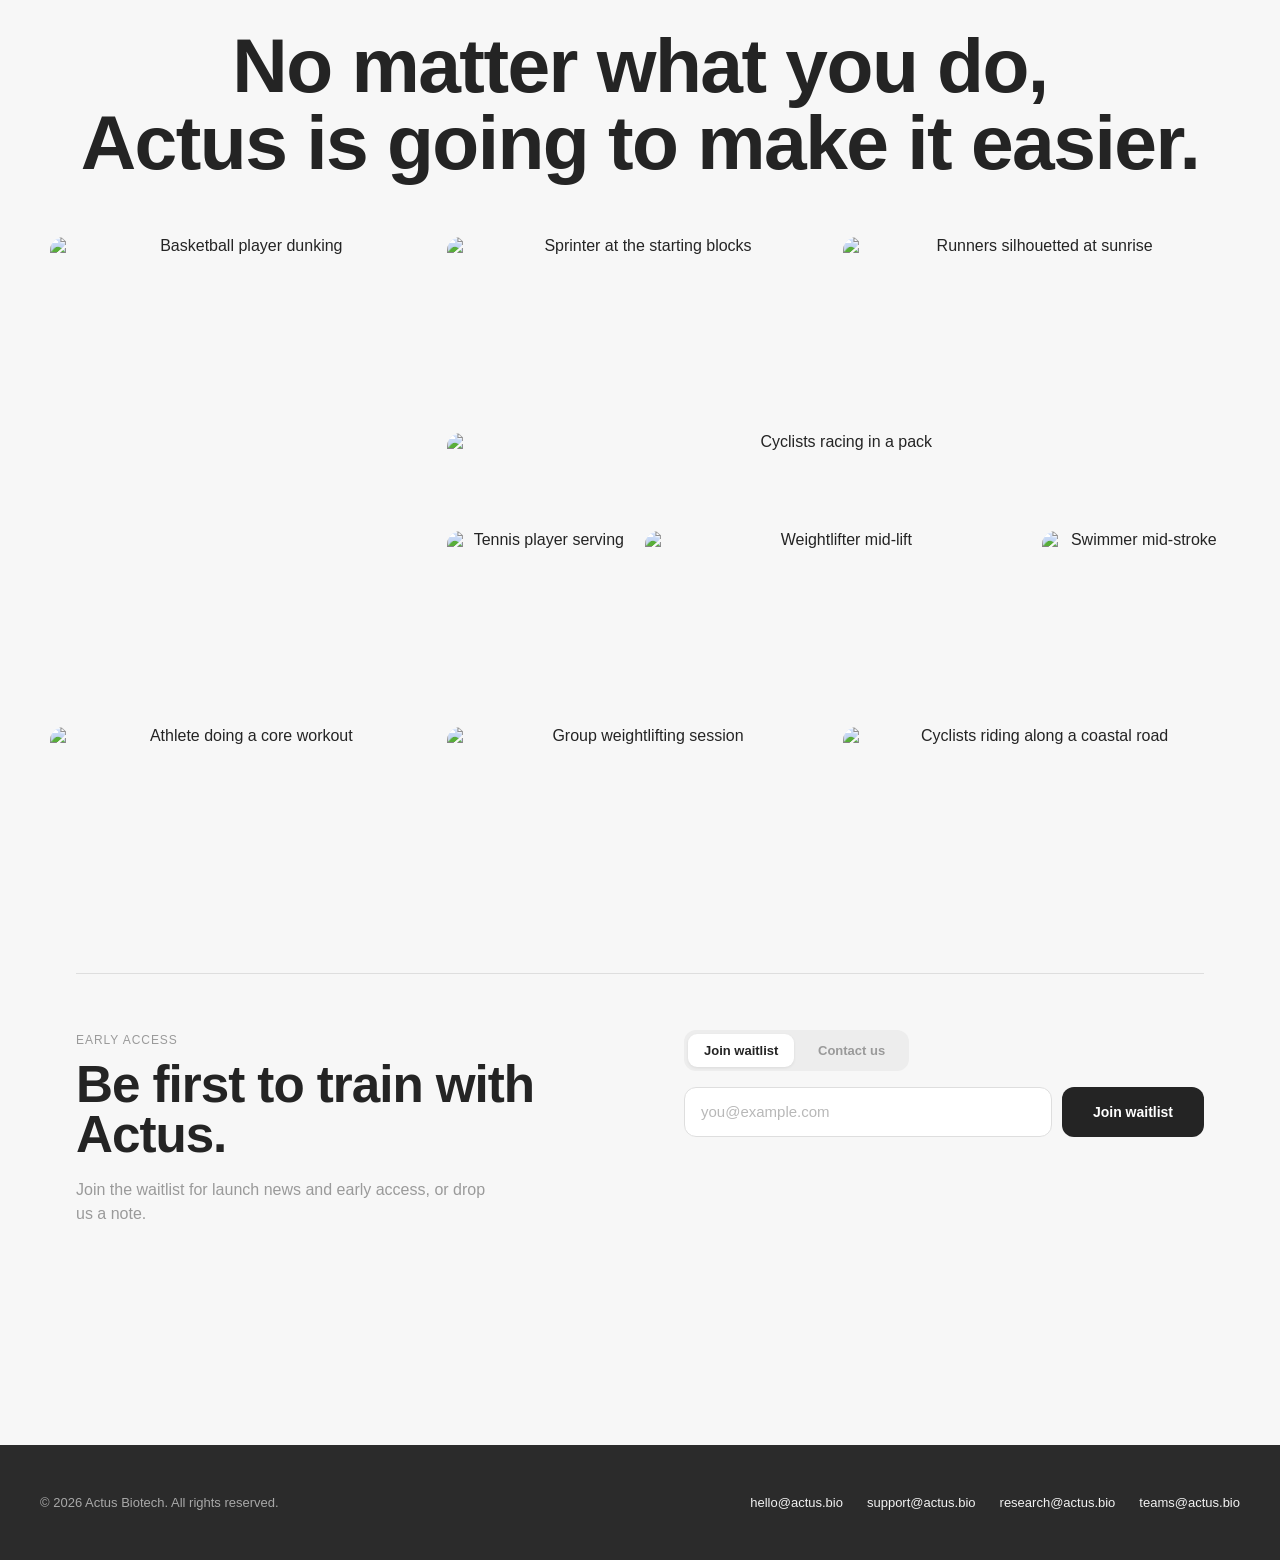
==== commit 2c625a43: "Ring glint follows the mouse, smaller sensor, science entrance and IMU polish - Pill-sized lab: near" ====
--- a/index.html
+++ b/index.html
@@ -1234,16 +1234,16 @@
   .science-options.is-folded.is-in .science-option{
     opacity:1; scale:1; translate:0 0;
     clip-path:inset(0 0 0 0 round 999px);
-    transition:opacity 0.3s ease, scale 0.5s cubic-bezier(.2,.9,.3,1.25),
-      translate 0.65s cubic-bezier(.65,0,.35,1) 0.45s,
-      clip-path 0.7s cubic-bezier(.65,0,.35,1) calc(1.05s + var(--i, 0) * 0.08s),
+    transition:opacity 0.3s ease, scale 0.45s cubic-bezier(.2,.9,.3,1.25),
+      translate 0.55s cubic-bezier(.65,0,.35,1) 0.38s,
+      clip-path 0.6s cubic-bezier(.65,0,.35,1) calc(0.9s + var(--i, 0) * 0.07s),
       background-color 0.3s ease, color 0.3s ease;
   }
   .science-options.is-folded.is-in .science-option-text{
-    opacity:1; transition:opacity 0.45s ease calc(1.3s + var(--i, 0) * 0.08s);
+    opacity:1; transition:opacity 0.4s ease calc(1.1s + var(--i, 0) * 0.07s);
   }
   .science-options.is-folded.is-in .science-option-icon{
-    opacity:1; transition:opacity 0.45s ease calc(1.3s + var(--i, 0) * 0.08s), background-color 0.3s ease;
+    opacity:1; transition:opacity 0.4s ease calc(1.1s + var(--i, 0) * 0.07s), background-color 0.3s ease;
   }
   .science-option:focus-visible{ outline:2px solid var(--ink); outline-offset:3px; }
   /* round "+" icon; on the picked option it turns into a "−" */
@@ -1280,6 +1280,20 @@
   .science-word.is-dotted .science-word-text{ color:transparent; }
   /* the explanation: one panel per option, stacked in one spot */
   .science-panels{ grid-area:panel; display:grid; grid-template-columns:minmax(0, 1fr); }
+  /* (desktop: while the options make their entrance — the
+     science-options script sets .is-masked — a soft veil lies over the
+     explanation, its signals still running faintly underneath; as the
+     options finish it wipes away to the right. No blur: re-blurring the
+     moving traces every frame made them jitter.) */
+  .science-panels{ position:relative; }
+  .science-panels::after{
+    content:''; position:absolute; inset:0; z-index:1; pointer-events:none;
+    border-radius:calc(var(--frame-radius) - 8px);
+    background:rgba(237,237,237,0.8);
+    clip-path:inset(0 0 0 100%); /* (gone: wiped off to the right) */
+    transition:clip-path 0.9s cubic-bezier(.65,0,.35,1);
+  }
+  .science-panels.is-masked::after{ clip-path:inset(0 0 0 0); transition:none; }
   .science-panel{
     grid-area:1 / 1; display:flex; flex-direction:column; justify-content:center;
     --panel-pad:clamp(22px, 2.6vw, 38px);
@@ -1332,7 +1346,8 @@
      faded ends, it stands in the middle */
   .science-viz svg.science-mocap{ -webkit-mask-image:none; mask-image:none; }
   /* the moves above it: a row of small names, the one playing a dark pill */
-  .science-viz.is-mocap{ flex-direction:column; gap:6px; }
+  /* (a touch taller than the other traces' room, and its drawing framed close round the figure — viewBox — so it's big) */
+  .science-viz.is-mocap{ flex-direction:column; gap:6px; height:clamp(170px, 29vh, 260px); }
   .science-viz.is-mocap svg{ flex:1 1 0; min-height:0; height:auto; width:100%; }
   .science-mocap-moves{ flex:0 0 auto; display:flex; flex-wrap:wrap; justify-content:center; gap:4px; }
   .science-mocap-move{
@@ -1541,7 +1556,11 @@
      border-wide ring). */
   .pill-word{
     --rim:max(1.5px, 0.02em);
-    --gx:calc(14% + var(--glint, 0) * 72%);
+    /* the glint's spot on the ring: set by the coach-tabs script (following
+       the scroll, or the mouse near the title) — or, without it, from the
+       scroll alone along the top */
+    --gx:var(--glint-x, calc(14% + var(--glint, 0) * 72%));
+    --gy:var(--glint-y, 0%);
     position:relative; display:inline-block;
     padding:0 0.3em; margin:0 0.04em;
   }
@@ -1554,13 +1573,13 @@
   }
   .pill-word::before{
     border:var(--rim) solid rgba(255,255,255,0.26);
-    background:radial-gradient(38% 70% at var(--gx) 0%, rgba(255,255,255,0.07), transparent 70%);
+    background:radial-gradient(38% 70% at var(--gx) var(--gy), rgba(255,255,255,0.07), transparent 70%);
   }
   .pill-word::after{
     padding:var(--rim);
     background:
-      radial-gradient(20% 70% at var(--gx) 0%, #fff, rgba(255,255,255,0.7) 30%, transparent 72%),
-      radial-gradient(40% 120% at var(--gx) 0%, rgba(255,255,255,0.45), transparent 70%);
+      radial-gradient(20% 70% at var(--gx) var(--gy), #fff, rgba(255,255,255,0.7) 30%, transparent 72%),
+      radial-gradient(40% 120% at var(--gx) var(--gy), rgba(255,255,255,0.45), transparent 70%);
     -webkit-mask:linear-gradient(#000 0 0) content-box, linear-gradient(#000 0 0);
     -webkit-mask-composite:xor;
     mask:linear-gradient(#000 0 0) content-box, linear-gradient(#000 0 0);
@@ -2515,7 +2534,7 @@
         <p>Every contraction starts with a tiny electrical signal. Actus sensors read it: which muscle fires, and how hard.</p>
       </article>
       <article class="science-panel" role="tabpanel" id="sciencePanelImu" aria-labelledby="scienceTabImu" hidden>
-        <div class="science-viz is-mocap"><div class="science-mocap-moves" role="group" aria-label="Pick a movement"></div><svg class="science-mocap" viewBox="0 0 320 170" role="img" aria-label="Motion capture: a stick figure running, squatting, jumping, holding a yoga Warrior II pose and deadlifting"></svg></div>
+        <div class="science-viz is-mocap"><div class="science-mocap-moves" role="group" aria-label="Pick a movement"></div><svg class="science-mocap" viewBox="70 22 180 138" role="img" aria-label="Motion capture: a stick figure running, squatting, jumping, holding a yoga Warrior II pose and deadlifting"></svg></div>
         <h3>Motion, in every direction.</h3>
         <p>Actus accelerometer and gyroscope track every tilt, turn and change of speed, so it knows how you move.</p>
       </article>
@@ -3076,7 +3095,7 @@
     // this share of the screen's height each (0 = the band fills the screen),
     // kept between GAP_MIN and GAP_MAX px. Smaller = a bigger black band.
     const GAP = 0.0125, GAP_MIN = 6, GAP_MAX = 14;
-    const BIG = 0.86;          // the sensor's length at the start, as a share of the band's height
+    const BIG = 0.65;          // the sensor's length at the start, as a share of the band's height (smaller number = smaller sensor)
     const WIDE = 0.03 / 0.07;  // its width over its length (the model: 30 × 70 mm)
     const SCRUB_TAU = 0.08;    // s — smoothing on the scroll scrub
     // its pose (radians): upright, its front facing you (and turned
@@ -4277,22 +4296,48 @@
       // where the word's middle is on the screen (fraction of its height,
       // from the top) when the glint sets off, and when it arrives
       const START = 0.6, END = 0.15;
-      let shown = 0, target = 0, raf = 0;
+      // With a mouse (desktop), the glint also follows the cursor while it's
+      // near the title — within NEAR px of it — sliding round the ring to
+      // the point nearest the cursor; moving away, it eases back to where
+      // the scroll has it.
+      const NEAR = 40;
+      const mouse = window.matchMedia('(hover:hover) and (pointer:fine)');
+      const titleEl = section.querySelector('.coach-title');
+      let scrollT = 0, hover = false, mx = 50, my = 0;
+      let x = null, y = 0, raf = 0;
       const measure = () => {
         const r = pillWord.getBoundingClientRect(), vh = window.innerHeight;
         const t = Math.min(1, Math.max(0, (vh * START - (r.top + r.height / 2)) / (vh * (START - END))));
-        target = t * t * (3 - 2 * t); // smoothstep
+        scrollT = t * t * (3 - 2 * t); // smoothstep
       };
       const tick = () => {
-        shown += (target - shown) * 0.12;
-        if (Math.abs(target - shown) < 0.001) shown = target;
-        pillWord.style.setProperty('--glint', shown.toFixed(4));
-        raf = shown === target ? 0 : requestAnimationFrame(tick);
+        raf = 0;
+        const tx = hover ? mx : 14 + 72 * scrollT, ty = hover ? my : 0;
+        if (x === null) { x = tx; y = ty; }
+        x += (tx - x) * 0.14; y += (ty - y) * 0.14;
+        if (Math.abs(tx - x) < 0.05 && Math.abs(ty - y) < 0.05) { x = tx; y = ty; }
+        pillWord.style.setProperty('--glint-x', `${x.toFixed(2)}%`);
+        pillWord.style.setProperty('--glint-y', `${y.toFixed(2)}%`);
+        if (x !== tx || y !== ty) raf = requestAnimationFrame(tick);
       };
-      const onScroll = () => { measure(); if (!raf) raf = requestAnimationFrame(tick); };
-      measure(); shown = target; pillWord.style.setProperty('--glint', shown.toFixed(4));
+      const kick = () => { if (!raf) raf = requestAnimationFrame(tick); };
+      const onScroll = () => { measure(); kick(); };
+      measure(); tick();
       window.addEventListener('scroll', onScroll, { passive: true });
       window.addEventListener('resize', onScroll);
+      window.addEventListener('pointermove', (e) => {
+        if (e.pointerType !== 'mouse' || !mouse.matches) return;
+        const box = (titleEl || pillWord).getBoundingClientRect();
+        const near = e.clientX > box.left - NEAR && e.clientX < box.right + NEAR && e.clientY > box.top - NEAR && e.clientY < box.bottom + NEAR;
+        if (near) {
+          // the cursor, as a spot in the ring's box (a little past its edges is fine)
+          const r = pillWord.getBoundingClientRect();
+          mx = Math.min(104, Math.max(-4, (e.clientX - r.left) / r.width * 100));
+          my = Math.min(115, Math.max(-15, (e.clientY - r.top) / r.height * 100));
+        }
+        if (near || hover) { hover = near; kick(); }
+      }, { passive: true });
+      document.documentElement.addEventListener('pointerleave', () => { if (hover) { hover = false; kick(); } });
     }
   })();
 
@@ -5189,7 +5234,7 @@
         // dip → drive → flight → land → stand
         const d = p < 0.32 ? 0.62 * ease(p / 0.32) : p < 0.44 ? 0.62 * (1 - ease((p - 0.32) / 0.12)) : p < 0.72 ? 0.05 : p < 0.84 ? 0.42 * Math.sin(Math.PI * (p - 0.72) / 0.24) : p < 0.96 ? 0.42 * (1 - ease((p - 0.84) / 0.12)) * 0.5 : 0;
         const arms = p < 0.32 ? -55 * ease(p / 0.32) : p < 0.46 ? -55 + 205 * ease((p - 0.32) / 0.14) : p < 0.72 ? 150 : p < 0.9 ? 150 - 130 * ease((p - 0.72) / 0.18) : 20 - 20 * ease((p - 0.9) / 0.1);
-        const air = p > 0.44 && p < 0.74 ? 24 * Math.sin(Math.PI * (p - 0.44) / 0.3) : 0;
+        const air = p > 0.44 && p < 0.74 ? 17 * Math.sin(Math.PI * (p - 0.44) / 0.3) : 0;
         const tuck = air > 0 ? 18 * Math.sin(Math.PI * (p - 0.44) / 0.3) : 0;
         const leg = [88 * d + tuck, 128 * d + tuck * 1.6];
         return { t: 38 * d, hd: -14 * d, ln: leg, lf: leg, an: [arms, 12], af: [arms, 12], air, depth: 3 };
@@ -5279,7 +5324,7 @@
       shownMove = i;
       chips.forEach((c, j) => c.classList.toggle('is-on', j === i));
     }
-    el('line', { x1: CX - 110, x2: CX + 110, y1: GROUND + 0.5, y2: GROUND + 0.5, class: 'science-mocap-ground' });
+    el('line', { x1: CX - 85, x2: CX + 85, y1: GROUND + 0.5, y2: GROUND + 0.5, class: 'science-mocap-ground' });
     const shadow = el('ellipse', { cx: CX, cy: GROUND + 1, rx: 26, ry: 3, class: 'science-mocap-shadow' });
     const trails = [el('polyline', { class: 'science-mocap-trail' }), el('polyline', { class: 'science-mocap-trail' })];
     const far = el('polyline', { class: 'science-mocap-bone is-far' }), farLeg = el('polyline', { class: 'science-mocap-bone is-far' });
@@ -5290,7 +5335,8 @@
     const plate = el('g', { class: 'science-mocap-plate' });
     el('circle', { r: 11 }, plate);
     el('circle', { r: 2.2, class: 'science-mocap-plate-hub' }, plate);
-    const joints = Array.from({ length: 12 }, () => el('circle', { r: 2.4, class: 'science-mocap-joint' }));
+    // joint dots at the hip, shoulders, elbows, hands and knees (none at the feet)
+    const joints = Array.from({ length: 8 }, () => el('circle', { r: 2.4, class: 'science-mocap-joint' }));
     const hist = [[], []];
     const pts = a => a.map(p => p[0].toFixed(1) + ',' + p[1].toFixed(1)).join(' ');
 
@@ -5334,9 +5380,10 @@
       nearLeg.setAttribute('points', pts(ln));
       near.setAttribute('points', pts(an));
       head.setAttribute('cx', hd[0].toFixed(1)); head.setAttribute('cy', hd[1].toFixed(1));
-      [hip, neck, an[1], an[2], af[1], af[2], ln[1], ln[2], ln[3], lf[1], lf[2], lf[3]].forEach((p, i) => {
+      // hip, shoulders (the neck, where the arms join), near elbow + hand, far elbow + hand, near knee, far knee
+      [hip, neck, an[1], an[2], af[1], af[2], ln[1], lf[1]].forEach((p, i) => {
         joints[i].setAttribute('cx', p[0].toFixed(1)); joints[i].setAttribute('cy', p[1].toFixed(1));
-        joints[i].classList.toggle('is-far', i >= 4 && i <= 5 || i >= 9 && i <= 11);
+        joints[i].classList.toggle('is-far', i === 4 || i === 5 || i === 7);
       });
       plate.setAttribute('transform', `translate(${an[2][0].toFixed(1)} ${an[2][1].toFixed(1)})`);
       plate.style.opacity = (P.bar || 0).toFixed(2);
@@ -5507,6 +5554,9 @@
       p.style.zIndex = p.classList.contains('is-active') ? '2' : '1'; // (the picked one on top while they're one circle)
     });
     box.classList.add('is-folded');
+    window.actusScienceFold = true; // (so the science dots wait to gather with them)
+    const panels = document.querySelector('.science-panels');
+    if (panels) panels.classList.add('is-masked'); // (the explanation waits for them)
     const done = () => {
       box.classList.remove('is-folded', 'is-in');
       pills.forEach(p => { p.style.zIndex = ''; });
@@ -5516,7 +5566,12 @@
       io.disconnect();
       requestAnimationFrame(() => {
         box.classList.add('is-in');
-        setTimeout(done, 2600); // (the last name has faded in by ~2.2s)
+        // the dotted "science" in the title gathers in step with them (the
+        // science-dots script waits for this)
+        window.actusScienceIn = true;
+        window.dispatchEvent(new Event('actus:science-in'));
+        setTimeout(() => { if (panels) panels.classList.remove('is-masked'); }, 1700); // (once the last name is in)
+        setTimeout(done, 2100); // (the last name has faded in by ~1.65s)
       });
     }, { rootMargin: '0px 0px -35% 0px' });
     window.actusWhenShown(() => io.observe(box));
@@ -5634,7 +5689,7 @@
     function draw(dt){
       const A = reduce ? 0 : gap * WIGGLE;  // how far the flow carries a dot
       const R = size * 0.8;               // the pointer's reach
-      const k = 0.025 + 0.035 * appear;   // spring home (softer while gathering)
+      const k = 0.009 + 0.051 * appear * appear;   // spring home (softer while gathering: they land in ~1.5s, with the options)
       const damp = Math.pow(0.82, dt);
       ctx.setTransform(dpr, 0, 0, dpr, 0, 0);
       ctx.clearRect(0, 0, w, h);
@@ -5667,7 +5722,7 @@
       raf = 0;
       const dt = Math.min(3, (now - (last || now)) / 16.667);
       last = now; t += dt / 60;
-      appear = Math.min(1, appear + dt / 70);
+      if (introDone) appear = Math.min(1, appear + dt / 90); // (~1.5s to show and land: in step with the options)
       draw(dt);
       if (inView) raf = requestAnimationFrame(tick);
     }
@@ -5694,10 +5749,18 @@
       new ResizeObserver(() => {
         if (!pending) pending = requestAnimationFrame(() => { pending = 0; build(); });
       }).observe(word);
+      window.addEventListener('actus:science-in', () => {
+        if (introDone || reduce) return;
+        introDone = true; scatter();
+        last = 0;
+        if (inView && !raf) raf = requestAnimationFrame(tick);
+      });
       const dotsIo = new IntersectionObserver(([e]) => {
         inView = e.isIntersecting;
         if (!inView || reduce) return;
-        if (!introDone) { introDone = true; scatter(); }
+        // (desktop: they gather together with the options' entrance — see
+        // actus:science-in below — not before)
+        if (!introDone && !(window.actusScienceFold && !window.actusScienceIn)) { introDone = true; scatter(); }
         last = 0;
         if (!raf) raf = requestAnimationFrame(tick);
       }, { threshold: 0.3 });
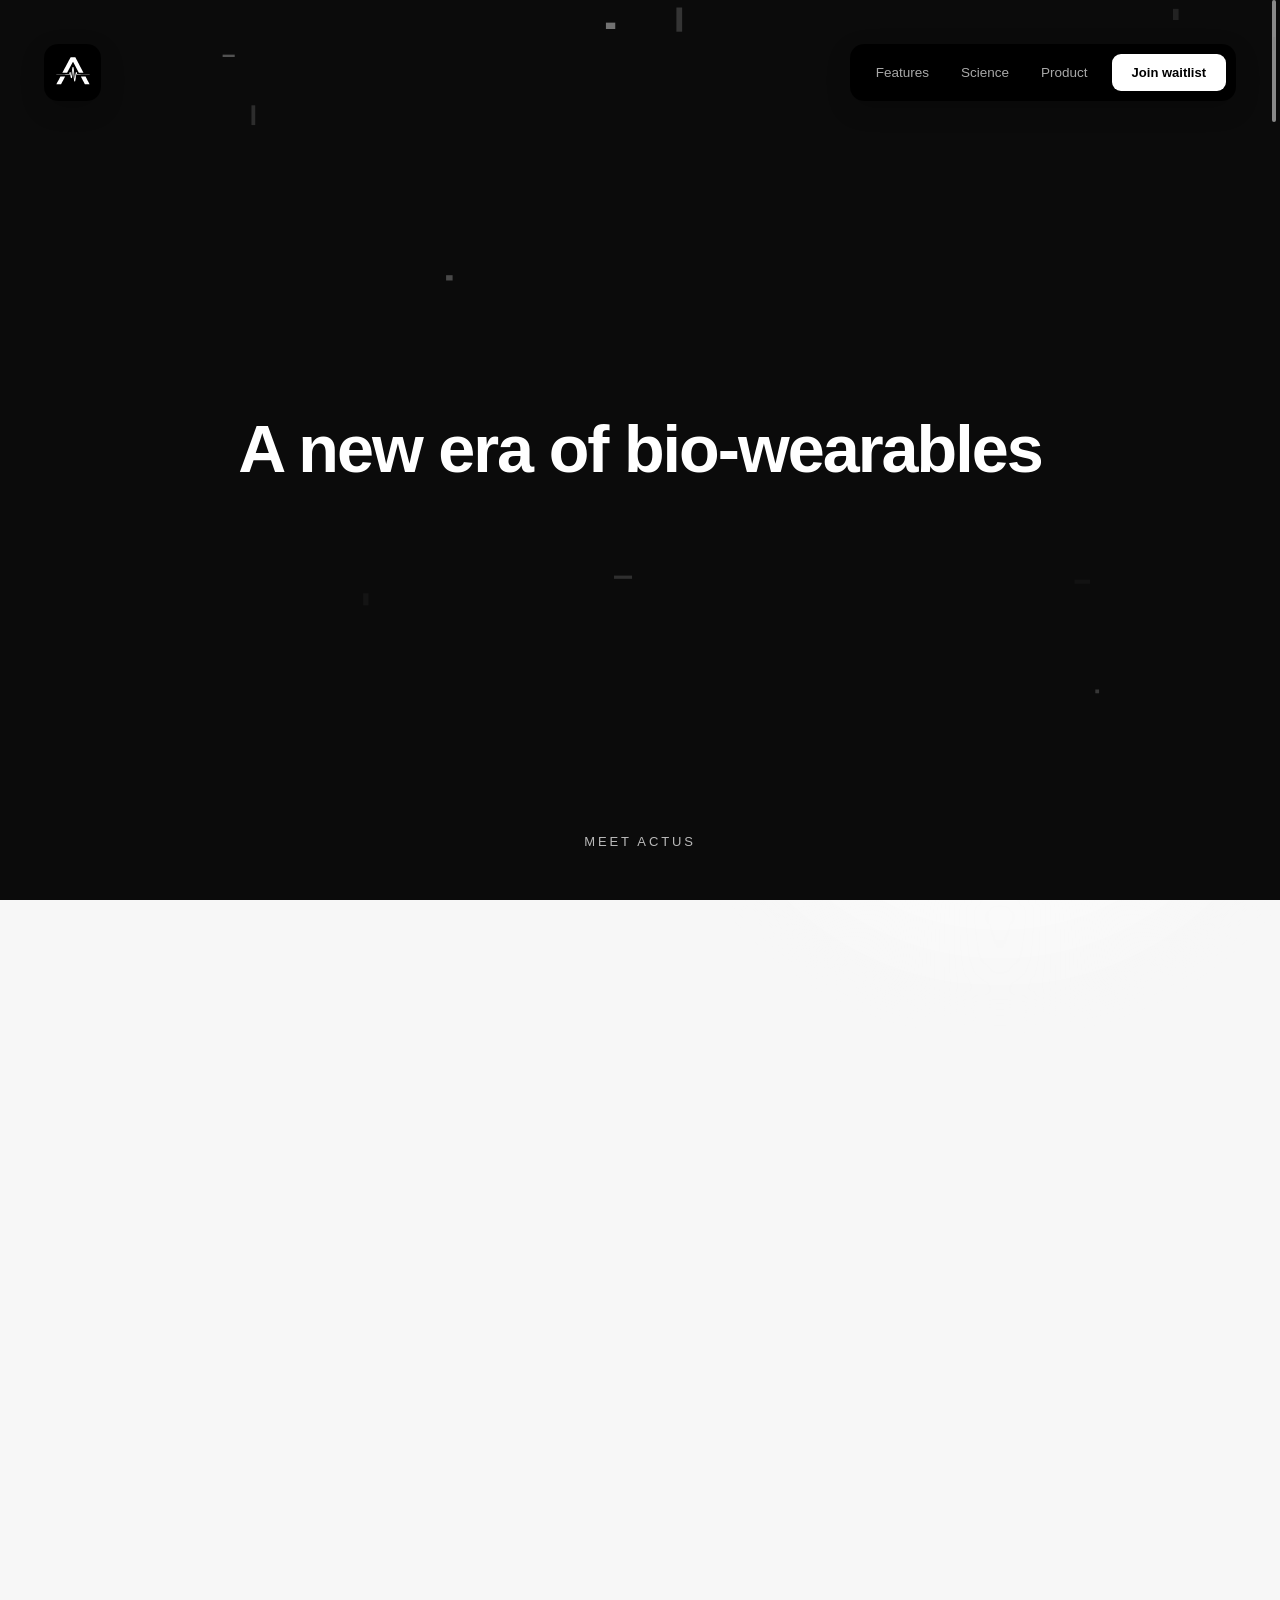
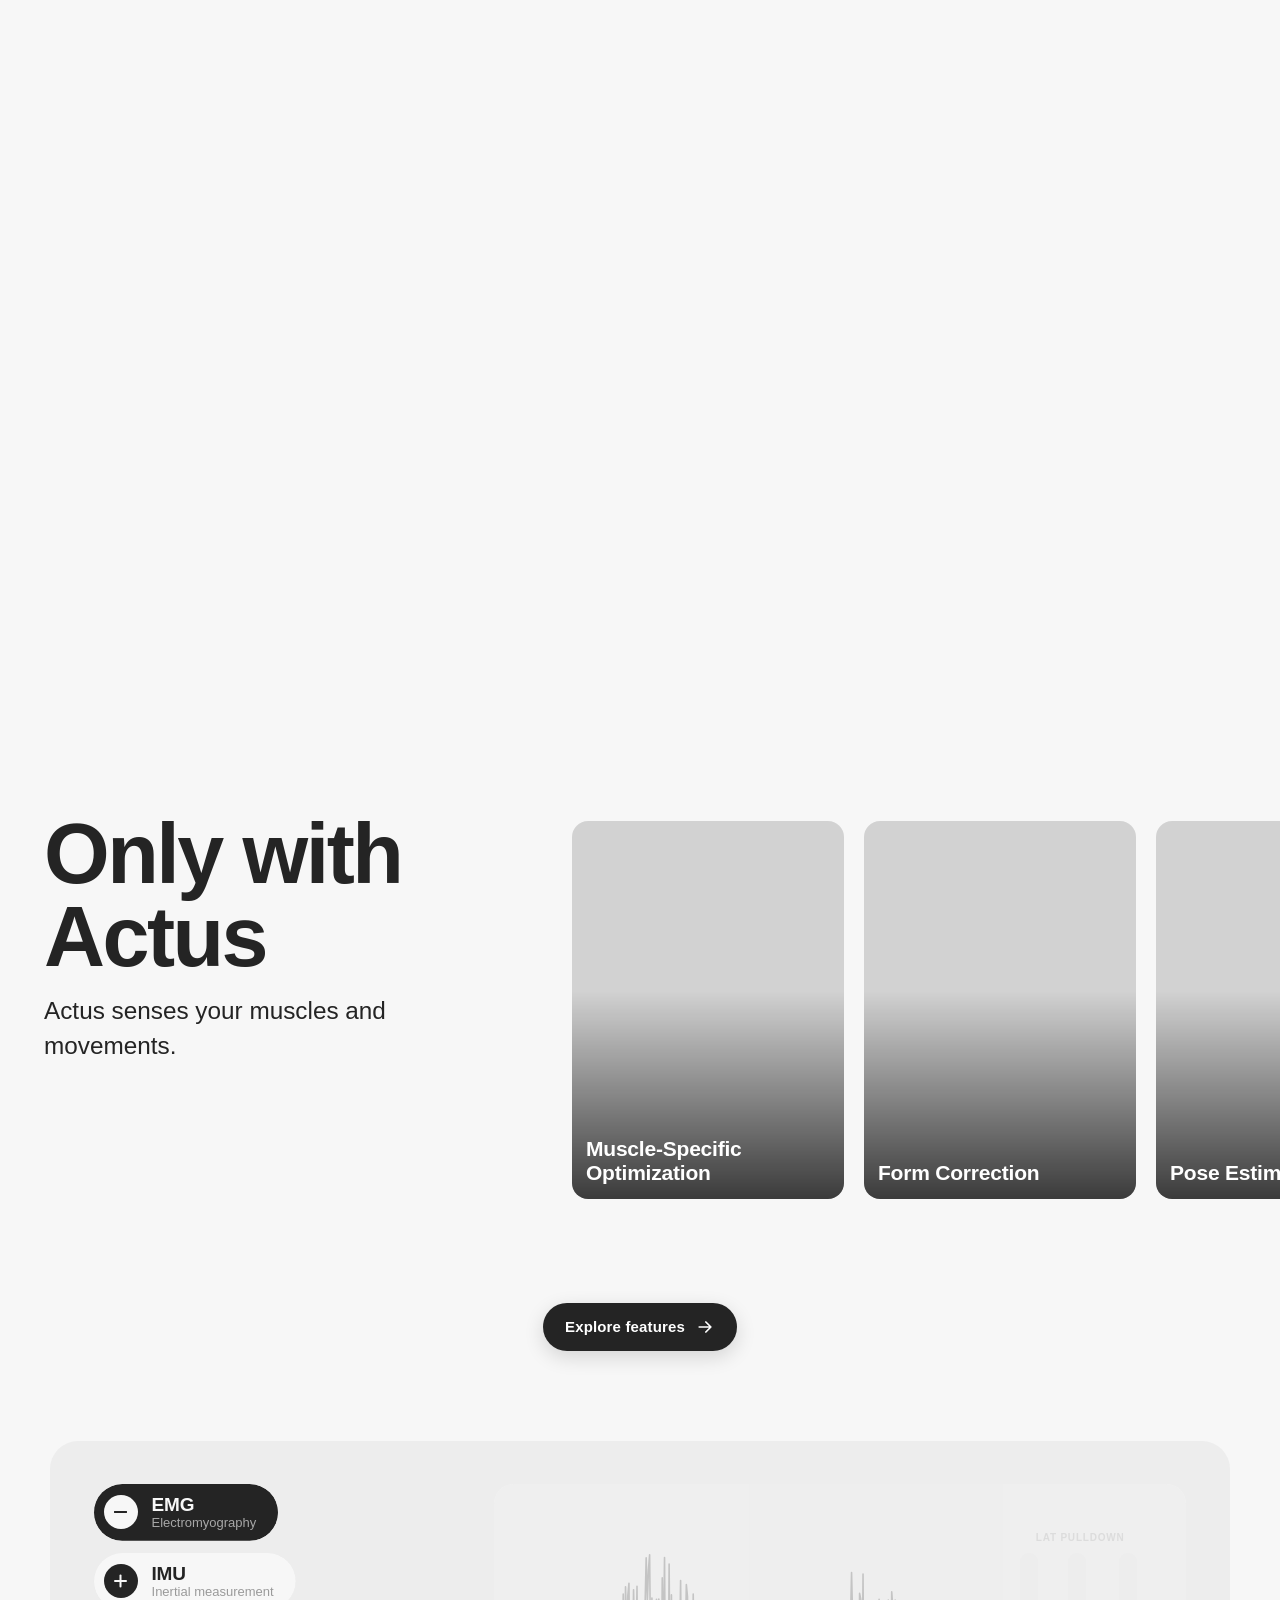
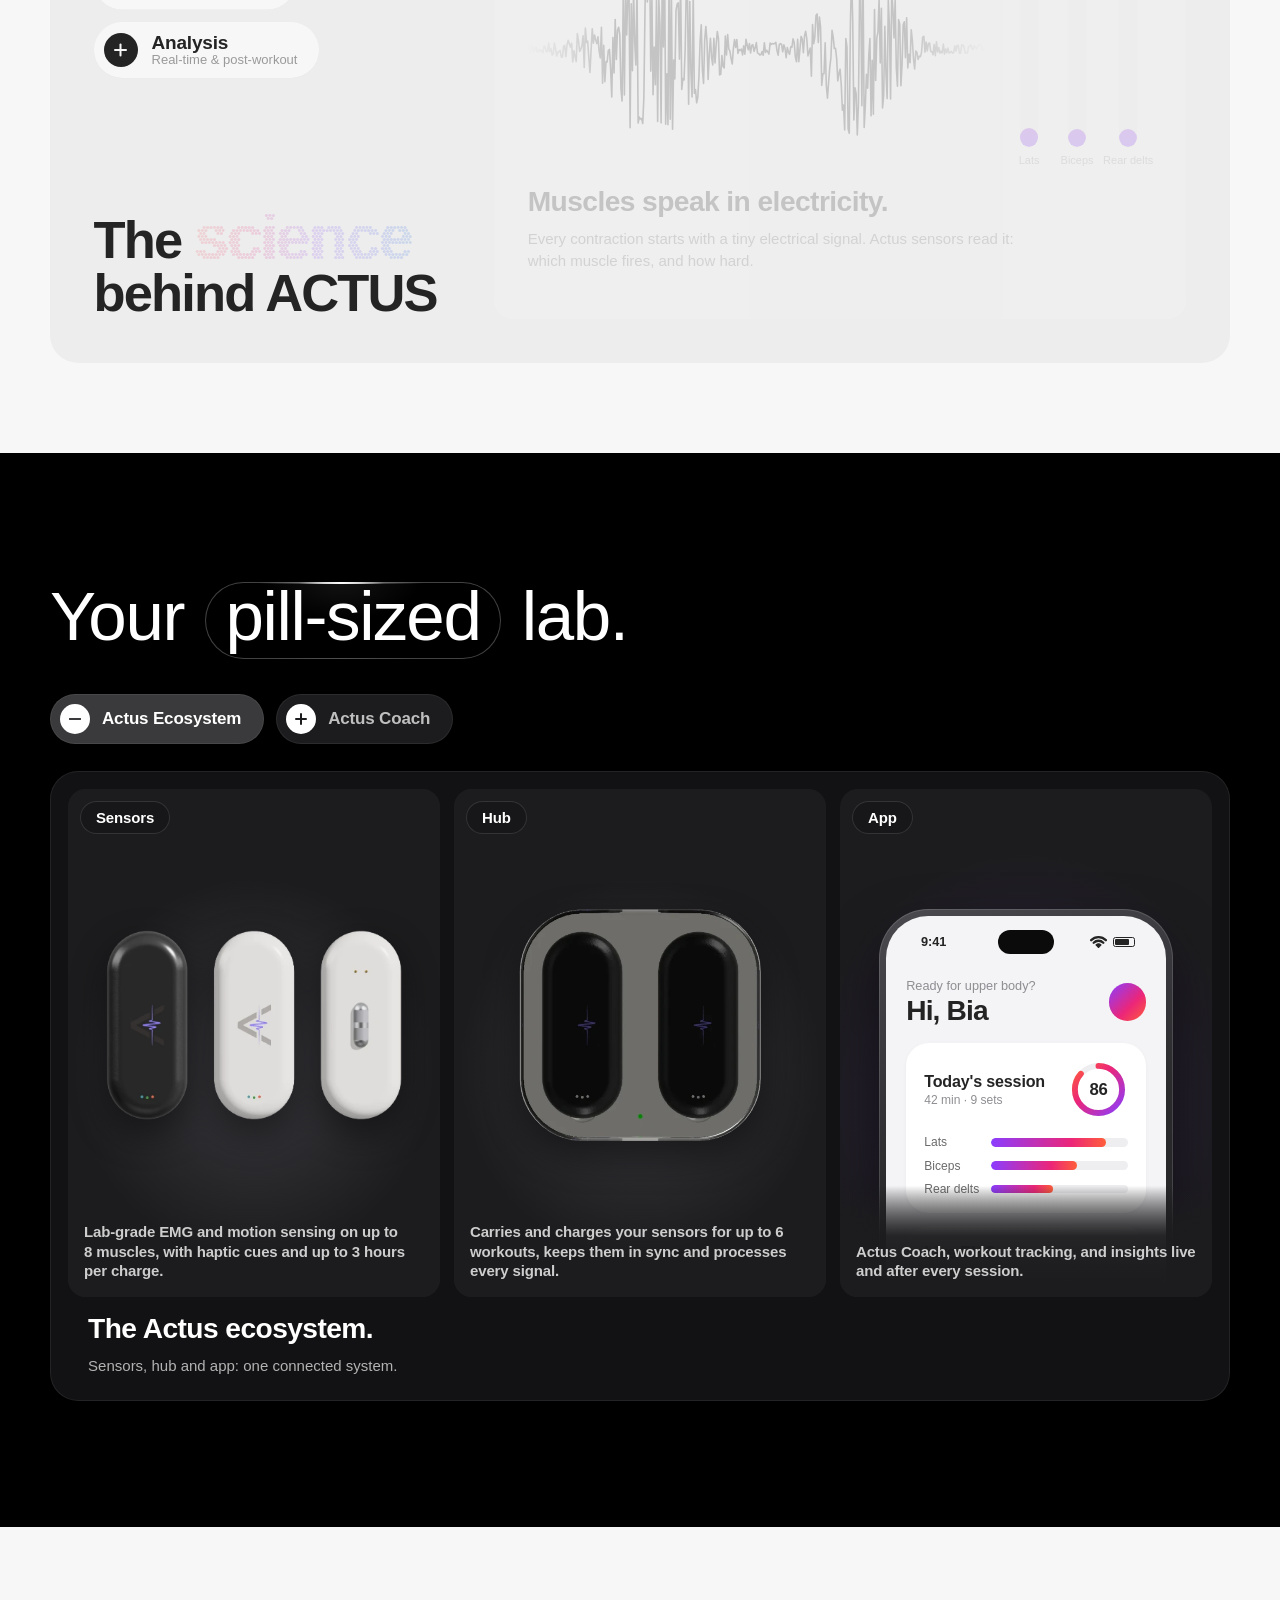
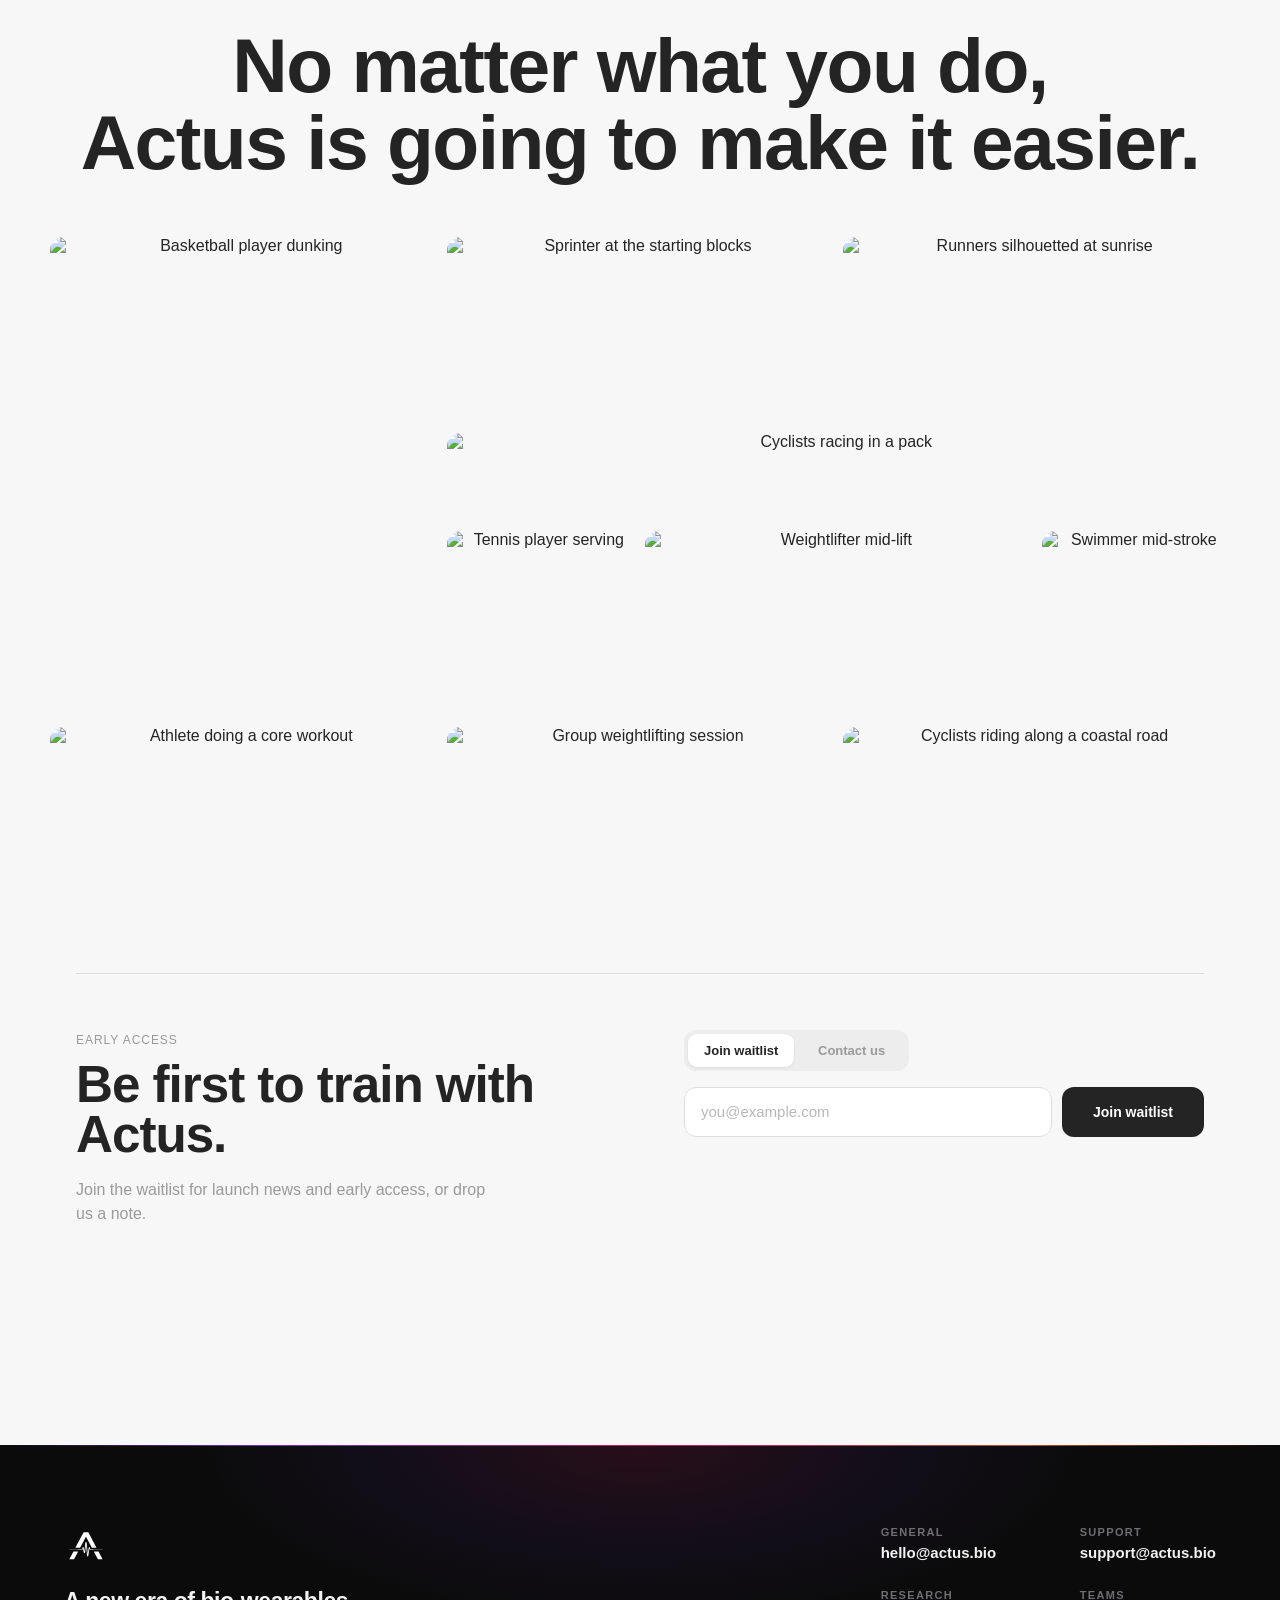
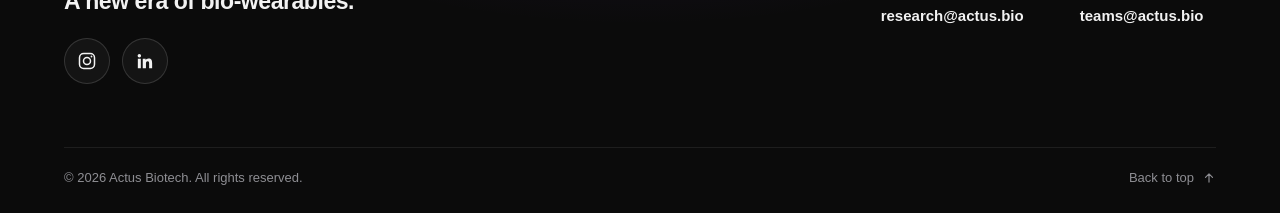
==== commit 8b103a32: "Footer redesign, form loading/success states, landscape phones - Footer: near black with a gradient " ====
--- a/index.html
+++ b/index.html
@@ -12,7 +12,7 @@
 </script>
 <meta charset="UTF-8">
 <meta name="viewport" content="width=device-width, initial-scale=1.0">
-<title>Actus Biotech: A new era of bio-wearables</title>
+<title>Actus Biotech</title>
 <!-- what search results and link previews show -->
 <meta name="description" content="Actus is a wearable EMG and IMU sensor system with an AI coach: real-time muscle feedback for training and rehabilitation.">
 <link rel="canonical" href="https://actus.bio/">
@@ -2009,16 +2009,79 @@
     .team-grid{ grid-template-columns:repeat(3, minmax(0, 1fr)); row-gap:28px; }
   }
 
-  /* FOOTER */
+  /* FOOTER — near black, a hairline of the brand gradient along its top
+     and a faint glow under it. Top: the mark, a line and the social
+     buttons (round glass, filling with the gradient on hover) on the
+     left; the addresses, each under a small label, on the right. Bottom:
+     the copyright and a way back up. */
   footer{
-    background:#2B2B2B; color:#A8A8A8;
-    padding:50px 40px; display:flex; justify-content:space-between; align-items:center;
+    position:relative; overflow:hidden;
+    background:#0B0B0B; color:#8E8E93;
+    padding:clamp(56px, 9vh, 96px) clamp(24px, 5vw, 72px) 28px;
+    font-size:14px;
+    scroll-snap-align: start;
+  }
+  footer::before{
+    content:''; position:absolute; left:0; right:0; top:0; height:1px;
+    background:linear-gradient(90deg, transparent, #8B3DFF 20%, #EC2678 50%, #FF5E3A 80%, transparent);
+    opacity:0.75;
+  }
+  footer::after{
+    content:''; position:absolute; left:50%; top:-180px; width:min(900px, 120vw); height:360px;
+    translate:-50% 0; pointer-events:none;
+    background:radial-gradient(closest-side, rgba(236,38,120,0.13), rgba(139,61,255,0.06) 55%, transparent);
+  }
+  footer a{ color:#F2F2F2; text-decoration:none; }
+  .footer-inner{ position:relative; z-index:1; max-width:1240px; margin:0 auto; }
+  .footer-top{ display:grid; grid-template-columns:minmax(0, 1fr) auto; gap:48px 72px; align-items:start; }
+  .footer-brand{ display:flex; flex-direction:column; align-items:flex-start; gap:18px; }
+  .footer-mark{ display:block; width:44px; height:44px; }
+  .footer-line{ margin:0; max-width:420px; font-size:clamp(20px, 1.8vw, 26px); font-weight:800; line-height:1.15; letter-spacing:-0.02em; color:#F2F2F2; }
+  .footer-social{ display:flex; gap:12px; margin-top:6px; }
+  .footer-social a{
+    position:relative; isolation:isolate;
+    display:inline-flex; align-items:center; justify-content:center;
+    width:46px; height:46px; border-radius:50%;
+    border:1px solid rgba(255,255,255,0.14); background:rgba(255,255,255,0.04);
+    color:#F2F2F2;
+    transition:transform 0.3s cubic-bezier(.2,.8,.2,1), border-color 0.3s ease, box-shadow 0.3s ease;
+  }
+  /* the gradient fill, faded in on hover (a background can't fade
+     between a colour and a gradient) */
+  .footer-social a::before{
+    content:''; position:absolute; inset:-1px; z-index:-1; border-radius:50%;
+    background:linear-gradient(135deg, #8B3DFF, #EC2678 60%, #FF5E3A);
+    opacity:0; transition:opacity 0.3s ease;
+  }
+  .footer-social svg{ width:20px; height:20px; display:block; }
+  @media (hover:hover){
+    .footer-social a:hover{ transform:translateY(-3px); border-color:transparent; box-shadow:0 10px 28px rgba(236,38,120,0.35); }
+    .footer-social a:hover::before{ opacity:1; }
+  }
+  .footer-social a:active{ transform:scale(0.94); }
+  .footer-social a:focus-visible{ outline:2px solid #fff; outline-offset:3px; }
+  .footer-contacts{ display:grid; grid-template-columns:repeat(2, max-content); gap:26px 56px; }
+  .footer-contact{ display:flex; flex-direction:column; align-items:flex-start; gap:6px; }
+  .footer-contact span{ font-size:11px; font-weight:600; letter-spacing:0.12em; text-transform:uppercase; color:#6E6E73; }
+  /* the address: a gradient underline drawn in from the left on hover */
+  .footer-contact a{
+    padding-bottom:2px; font-size:15px; font-weight:600;
+    background:linear-gradient(90deg, #8B3DFF, #EC2678 60%, #FF5E3A) left bottom / 0 1px no-repeat;
+    transition:background-size 0.35s cubic-bezier(.2,.8,.2,1);
+  }
+  @media (hover:hover){ .footer-contact a:hover{ background-size:100% 1px; } }
+  .footer-bottom{
+    display:flex; justify-content:space-between; align-items:center; gap:16px;
+    margin-top:clamp(40px, 7vh, 72px); padding-top:22px;
+    border-top:1px solid rgba(255,255,255,0.08);
     font-size:13px;
-    scroll-snap-align: start;
-  }
-  footer a{ color:#F2F2F2; text-decoration:none; }
-  @media (hover:hover){ footer a:hover{ text-decoration:underline; } }
-  .footer-contacts{ display:flex; flex-wrap:wrap; gap:8px 24px; justify-content:flex-end; }
+  }
+  footer .footer-top-link{ display:inline-flex; align-items:center; gap:8px; color:#8E8E93; transition:color 0.2s ease; }
+  .footer-top-link svg{ width:14px; height:14px; transition:transform 0.3s cubic-bezier(.2,.8,.2,1); }
+  @media (hover:hover){
+    footer .footer-top-link:hover{ color:#F2F2F2; }
+    .footer-top-link:hover svg{ transform:translateY(-3px); }
+  }
 
   /* WAITLIST / CONTACT: one small form above the footer. A two-way
      switch picks what it does — just an email for the waitlist, or name,
@@ -2107,6 +2170,31 @@
   .wl-field textarea{ height:132px; resize:none; line-height:1.5; }
   .wl-field input::placeholder, .wl-field textarea::placeholder{ color:var(--gray-dim); }
   .wl-field input:focus, .wl-field textarea:focus{ border-color:var(--ink); box-shadow:0 0 0 3px rgba(36,36,36,0.08); }
+  /* Browser autofill (an email it filled in or remembered) tints the box
+     yellow / light blue in Chrome, Safari and Edge, over the page's own
+     white. Kept white with ink text: an inset shadow paints over the tint
+     (its background can't be set), and the tint's own fade-in is pushed
+     off for good. With the focus ring when focused. (The -webkit- and the
+     standard forms in separate rules: a browser that doesn't know one
+     drops the whole rule it's in.) */
+  .wl-field input:-webkit-autofill, .wl-field textarea:-webkit-autofill{
+    -webkit-box-shadow:0 0 0 1000px #fff inset; box-shadow:0 0 0 1000px #fff inset;
+    -webkit-text-fill-color:var(--ink); caret-color:var(--ink);
+    transition:background-color 99999s ease-out 0s, border-color 0.2s ease;
+  }
+  .wl-field input:autofill, .wl-field textarea:autofill{
+    -webkit-box-shadow:0 0 0 1000px #fff inset; box-shadow:0 0 0 1000px #fff inset;
+    -webkit-text-fill-color:var(--ink); caret-color:var(--ink);
+    transition:background-color 99999s ease-out 0s, border-color 0.2s ease;
+  }
+  .wl-field input:-webkit-autofill:focus, .wl-field textarea:-webkit-autofill:focus{
+    -webkit-box-shadow:0 0 0 1000px #fff inset, 0 0 0 3px rgba(36,36,36,0.08);
+    box-shadow:0 0 0 1000px #fff inset, 0 0 0 3px rgba(36,36,36,0.08);
+  }
+  .wl-field input:autofill:focus, .wl-field textarea:autofill:focus{
+    -webkit-box-shadow:0 0 0 1000px #fff inset, 0 0 0 3px rgba(36,36,36,0.08);
+    box-shadow:0 0 0 1000px #fff inset, 0 0 0 3px rgba(36,36,36,0.08);
+  }
   /* both labels stacked in one cell, so the button is always as wide as
      the longer one (the email never changes width). Switching to Contact
      us, "Join waitlist" slides out through the right edge and then "Send
@@ -2142,6 +2230,70 @@
   .wl-status{ grid-column:1 / -1; grid-row:2; align-self:start; min-height:1.5em; margin:2px 0 0; font-size:14px; color:var(--gray); }
   .waitlist-form[data-mode="contact"] .wl-status{ grid-row:4; }
   .wl-status.is-ok{ color:var(--ink); }
+  /* sending: the word, and three dots bouncing after it (in ink) */
+  .wl-sending{
+    display:inline-flex; align-items:baseline; gap:3px; font-weight:600; color:var(--ink);
+  }
+  .wl-sending i{
+    display:inline-block; width:5px; height:5px; border-radius:50%;
+    animation:wl-bounce 0.9s ease-in-out infinite;
+  }
+  .wl-sending i{ background:var(--ink); }
+  .wl-sending i:nth-of-type(1){ margin-left:3px; }
+  .wl-sending i:nth-of-type(2){ animation-delay:0.15s; }
+  .wl-sending i:nth-of-type(3){ animation-delay:0.3s; }
+  @keyframes wl-bounce{ 0%, 60%, 100%{ transform:translateY(0); opacity:0.5; } 30%{ transform:translateY(-5px); opacity:1; } }
+  /* Sent: the fields fade away and, in their place, a message in ink —
+     a ring drawn round, a tick drawn in, a few sparks out of it, and the
+     words rising in. (.is-done on .wl-body,
+     set by the waitlist script; switching the form's mode clears it.) */
+  .wl-body{ position:relative; }
+  .wl-body > :not(.wl-done){ transition:opacity 0.35s ease, filter 0.35s ease, visibility 0s 0s; }
+  .wl-body.is-done > :not(.wl-done){ opacity:0; filter:blur(4px); visibility:hidden; pointer-events:none; transition:opacity 0.35s ease, filter 0.35s ease, visibility 0s 0.35s; }
+  .wl-done{
+    position:absolute; left:0; right:0; top:0;
+    display:flex; align-items:center; gap:20px;
+    opacity:0; visibility:hidden; pointer-events:none;
+  }
+  .wl-body.is-done .wl-done{ opacity:1; visibility:visible; pointer-events:auto; transition:opacity 0.3s ease 0.15s; }
+  .wl-done-mark{ position:relative; flex:0 0 auto; width:64px; height:64px; }
+  .wl-done-mark svg{ position:relative; display:block; width:100%; height:100%; overflow:visible; }
+  .wl-done-mark::before{ /* a soft glow behind it, breathing */
+    content:''; position:absolute; inset:-14px; border-radius:50%;
+    background:radial-gradient(closest-side, rgba(36,36,36,0.14), rgba(36,36,36,0.05) 60%, transparent);
+    opacity:0;
+  }
+  .wl-done-ring, .wl-done-tick{ fill:none; stroke:var(--ink); stroke-linecap:round; stroke-linejoin:round; }
+  .wl-done-ring{ stroke-width:3; stroke-dasharray:176; stroke-dashoffset:176; transform:rotate(-90deg); transform-origin:50% 50%; }
+  .wl-done-tick{ stroke-width:3.6; stroke-dasharray:36; stroke-dashoffset:36; }
+  .wl-spark{
+    position:absolute; left:50%; top:50%; width:7px; height:7px; margin:-3.5px 0 0 -3.5px; border-radius:50%;
+    background:var(--ink); opacity:0;
+  }
+  .wl-done-text{ display:flex; flex-direction:column; gap:6px; min-width:0; }
+  .wl-done-title{
+    font-size:clamp(24px, 2.4vw, 32px); font-weight:800; letter-spacing:-0.02em; line-height:1.1;
+    color:var(--ink);
+  }
+  .wl-done-sub{ font-size:15px; line-height:1.45; color:var(--gray); }
+  .wl-body.is-done .wl-done-ring{ animation:wl-draw 0.75s cubic-bezier(.65,0,.35,1) 0.2s forwards; }
+  .wl-body.is-done .wl-done-tick{ animation:wl-draw 0.4s cubic-bezier(.65,0,.35,1) 0.8s forwards; }
+  .wl-body.is-done .wl-done-mark::before{ animation:wl-glow 2.6s ease-in-out 0.9s infinite; }
+  .wl-body.is-done .wl-spark{ animation:wl-spark 0.9s cubic-bezier(.2,.8,.2,1) 0.95s forwards; }
+  .wl-body.is-done .wl-done-title{ animation:wl-rise 0.6s cubic-bezier(.2,.8,.2,1) 0.35s backwards; }
+  .wl-body.is-done .wl-done-sub{ animation:wl-rise 0.6s cubic-bezier(.2,.8,.2,1) 0.5s backwards; }
+  @keyframes wl-draw{ to{ stroke-dashoffset:0; } }
+  @keyframes wl-glow{ 0%, 100%{ opacity:0.55; scale:0.92; } 50%{ opacity:1; scale:1.06; } }
+  @keyframes wl-spark{
+    0%{ opacity:0; transform:rotate(var(--a)) translateX(14px) scale(0.6); }
+    25%{ opacity:1; }
+    100%{ opacity:0; transform:rotate(var(--a)) translateX(48px) scale(1); }
+  }
+  @keyframes wl-rise{ from{ opacity:0; transform:translateY(12px); filter:blur(6px); } }
+  @media (prefers-reduced-motion: reduce){
+    .wl-done-ring, .wl-done-tick{ stroke-dashoffset:0; }
+    .wl-spark{ display:none; }
+  }
   .wl-status a{ color:var(--ink); }
 
   @media (max-width:900px){
@@ -2174,15 +2326,16 @@
     .team-name{ font-size:min(20px, 100cqi / 9.2); }
     .team-degree{ font-size:min(15px, 100cqi / 14.2); }
   }
-  /* Narrower screens: the footer stacks, centred, and the addresses sit
-     in a 2 × 2 grid — each column centred, so the two rows line up
-     (wrapped rows of different widths didn't) */
+  /* Narrower screens: the footer stacks — the mark, line and social
+     buttons, then the addresses in two columns, then the bottom row */
   @media (max-width:960px){
-    footer{ flex-direction:column; gap:18px; text-align:center; }
-    .footer-contacts{
-      display:grid; grid-template-columns:repeat(2, max-content);
-      justify-content:center; justify-items:center; gap:10px 32px;
-    }
+    .footer-top{ grid-template-columns:minmax(0, 1fr); gap:44px; }
+    .footer-contacts{ gap:22px 32px; }
+  }
+  @media (max-width:420px){
+    .footer-contacts{ grid-template-columns:repeat(2, minmax(0, 1fr)); }
+    .footer-contact a{ font-size:14px; }
+    .footer-bottom{ flex-direction:column-reverse; align-items:flex-start; }
   }
 
   /* SHORT LANDSCAPE SCREENS (a phone held sideways): the stacked phone
@@ -2191,14 +2344,44 @@
      cards collided with the navbar and the gallery buttons. Everything
      there shrinks to fit below the navbar instead. */
   @media (max-width:900px) and (max-height:500px) and (orientation:landscape){
-    .hero{ padding-top:calc(var(--frame-gap) + 64px); padding-bottom:calc(var(--frame-gap) + 16px); }
-    .hero-right{ width:min(150px, 34vh); }
     .story-content{ gap:8px; padding-top:72px; }
     .story-title-sense{ font-size:32px; }
     .story-rip .story-subtitle{ margin-top:6px; font-size:14px; }
     .story-gallery{ --tab-scale:0.62; }
     .story-gallery-tab-label{ left:7px; right:7px; bottom:7px; font-size:11px; }
     .story-reel-nav{ bottom:8px; --nav-btn:36px; }
+  }
+  /* PHONES HELD SIDEWAYS — any phone (a touch screen under 500px tall:
+     the same as window.actusPhone's second half), however wide: the big
+     ones (~930px) used to get the desktop hero, sized for a screen twice
+     as tall, and the others a stacked hero with a tiny sensor. Here the
+     hero sits side by side, as on a desktop: the headline on the left,
+     the sensor on the right, both sized off the short screen; the frame
+     hugs the edges and the logo and navbar are a size smaller, so they
+     take less of the little height there is. */
+  @media (pointer:coarse) and (max-height:500px) and (orientation:landscape),
+         (max-width:900px) and (max-height:500px) and (orientation:landscape){
+    :root{ --frame-gap:8px; --frame-radius:20px; --corner-inset:10px; --frame-pad-x:24px; }
+    .header-wrap, .site-logo{ scale:0.84; top:calc(var(--frame-gap) + 8px); }
+    .header-wrap{ right:calc(var(--frame-gap) + 10px); }
+    .site-logo{ left:calc(var(--frame-gap) + 10px); }
+    .hero{
+      flex-direction:row; justify-content:space-between; align-items:center;
+      gap:clamp(12px, 3vw, 32px); text-align:left;
+      padding:calc(var(--frame-gap) + 60px) calc(var(--frame-gap) + 28px) calc(var(--frame-gap) + 18px);
+    }
+    .hero-left{
+      flex:1 1 auto; align-self:center; align-items:flex-start; text-align:left;
+      transform:none; z-index:2;
+    }
+    .title-xl{ font-size:min(11.5vh, 5.6vw); }
+    .hero-subtitle{ font-size:min(3.4vh, 13px); margin-top:10px; }
+    .hero-right{
+      order:0; flex:0 0 auto; align-self:center; transform:none;
+      width:min(66vh, 40vw); max-width:none;
+    }
+    .hero-card{ max-width:none; }
+    .intro-on .hero-glow{ max-width:none; }
   }
 </style>
 </head>
@@ -2736,6 +2919,22 @@
         <label class="wl-field wl-contact wl-message"><span class="wl-sr">Message</span><textarea name="message" placeholder="How can we help?" rows="4" required disabled></textarea></label>
         <button type="submit" class="wl-submit"><span class="wl-label" data-for="waitlist">Join waitlist</span><span class="wl-label" data-for="contact" aria-hidden="true">Send message</span></button>
         <p class="wl-status" role="status" aria-live="polite"></p>
+        <!-- shown once it's sent (see .wl-done and the waitlist script) -->
+        <div class="wl-done" role="status" aria-live="polite" aria-hidden="true">
+          <span class="wl-done-mark">
+            <svg viewBox="0 0 64 64" aria-hidden="true">
+              <circle class="wl-done-ring" cx="32" cy="32" r="28"/>
+              <path class="wl-done-tick" d="M21 33l7.5 7.5L44 25"/>
+            </svg>
+            <i class="wl-spark" style="--a:-80deg"></i>
+            <i class="wl-spark" style="--a:-20deg"></i>
+            <i class="wl-spark" style="--a:40deg"></i>
+            <i class="wl-spark" style="--a:100deg"></i>
+            <i class="wl-spark" style="--a:160deg"></i>
+            <i class="wl-spark" style="--a:220deg"></i>
+          </span>
+          <span class="wl-done-text"><span class="wl-done-title"></span><span class="wl-done-sub"></span></span>
+        </div>
       </div>
       <input type="text" name="_honey" class="wl-honey" tabindex="-1" autocomplete="off" aria-hidden="true">
     </form>
@@ -2743,12 +2942,31 @@
 </section>
 
 <footer>
-  <div>© 2026 Actus Biotech. All rights reserved.</div>
-  <div class="footer-contacts">
-    <a href="mailto:hello@actus.bio">hello@actus.bio</a>
-    <a href="mailto:support@actus.bio">support@actus.bio</a>
-    <a href="mailto:research@actus.bio">research@actus.bio</a>
-    <a href="mailto:teams@actus.bio">teams@actus.bio</a>
+  <div class="footer-inner">
+    <div class="footer-top">
+      <div class="footer-brand">
+        <img class="footer-mark" src="assets/actus_w_logo.svg" alt="Actus" width="44" height="44">
+        <p class="footer-line">A new era of bio‑wearables.</p>
+        <div class="footer-social">
+          <a href="https://www.instagram.com/actus_biotech/" target="_blank" rel="noopener" aria-label="Actus on Instagram">
+            <svg viewBox="0 0 24 24" fill="none" stroke="currentColor" stroke-width="1.8" aria-hidden="true"><rect x="3" y="3" width="18" height="18" rx="5"/><circle cx="12" cy="12" r="4.2"/><circle cx="17.4" cy="6.6" r="1.1" fill="currentColor" stroke="none"/></svg>
+          </a>
+          <a href="https://www.linkedin.com/company/actus-biotech/" target="_blank" rel="noopener" aria-label="Actus on LinkedIn">
+            <svg viewBox="0 0 24 24" fill="currentColor" aria-hidden="true"><path d="M5.2 3.6a2.1 2.1 0 1 1 0 4.2 2.1 2.1 0 0 1 0-4.2zM3.4 9.4h3.6V20.6H3.4zM9.3 9.4h3.45v1.53h.05c.48-.91 1.66-1.87 3.42-1.87 3.66 0 4.33 2.4 4.33 5.53v6.01h-3.6v-5.33c0-1.27-.02-2.9-1.77-2.9-1.77 0-2.04 1.38-2.04 2.81v5.42H9.3z"/></svg>
+          </a>
+        </div>
+      </div>
+      <div class="footer-contacts">
+        <div class="footer-contact"><span>General</span><a href="mailto:hello@actus.bio">hello@actus.bio</a></div>
+        <div class="footer-contact"><span>Support</span><a href="mailto:support@actus.bio">support@actus.bio</a></div>
+        <div class="footer-contact"><span>Research</span><a href="mailto:research@actus.bio">research@actus.bio</a></div>
+        <div class="footer-contact"><span>Teams</span><a href="mailto:teams@actus.bio">teams@actus.bio</a></div>
+      </div>
+    </div>
+    <div class="footer-bottom">
+      <span>© 2026 Actus Biotech. All rights reserved.</span>
+      <a class="footer-top-link" href="#intro">Back to top<svg viewBox="0 0 24 24" fill="none" stroke="currentColor" stroke-width="2" stroke-linecap="round" stroke-linejoin="round" aria-hidden="true"><path d="M12 19V5M6 11l6-6 6 6"/></svg></a>
+    </div>
   </div>
 </footer>
 
@@ -2788,7 +3006,26 @@
 
     // Contact-only fields are disabled on the waitlist side, so they're
     // neither required nor sent
+    // Sent: the message in place of the fields (see .wl-done); cleared
+    // when the form's mode is switched, ready for another go
+    const body = form.querySelector('.wl-body');
+    const done = form.querySelector('.wl-done');
+    function showDone(contact){
+      done.querySelector('.wl-done-title').textContent = contact ? 'Message sent.' : 'You’re on the list.';
+      done.querySelector('.wl-done-sub').textContent = contact ? 'Thanks — we’ll get back to you soon.' : 'We’ll be in touch with launch news and early access.';
+      body.classList.remove('is-done');
+      void body.offsetWidth; // (so its animations play again from the start)
+      body.classList.add('is-done');
+      done.setAttribute('aria-hidden', 'false');
+      const words = done.querySelector('.wl-done-text');
+      words.replaceWith(words.cloneNode(true)); // (fresh words in the live region, so they're read out again)
+    }
+    function hideDone(){
+      body.classList.remove('is-done');
+      done.setAttribute('aria-hidden', 'true');
+    }
     const setMode = (mode) => {
+      hideDone();
       form.dataset.mode = mode;
       form.querySelectorAll('.wl-contact input, .wl-contact textarea').forEach(f => { f.disabled = mode !== 'contact'; });
       labels.forEach(l => l.setAttribute('aria-hidden', String(l.dataset.for !== mode)));
@@ -2825,13 +3062,14 @@
       delete data._honey;
       const contact = form.dataset.mode === 'contact';
       btn.disabled = true;
-      say('Sending…');
+      say('<span class="wl-sending">Sending<i></i><i></i><i></i></span>'); // (the loader: see .wl-sending)
       try {
         if (contact) await send(data, 'New message from actus.bio');
         else if (WAITLIST_SHEET) await addToSheet(data.email);
         else await send(data, 'New waitlist sign-up on actus.bio');
         form.querySelectorAll('input:not([type="radio"]), textarea').forEach(f => { f.value = ''; });
-        say(contact ? 'Thanks — we’ll get back to you soon.' : 'You’re on the list. We’ll be in touch.', true);
+        say('');
+        showDone(contact); // (the message is a live region of its own: it's what gets read out)
       } catch (err) {
         say('Something went wrong. Email us at <a href="mailto:hello@actus.bio">hello@actus.bio</a> instead.');
       } finally {
@@ -6417,5 +6655,46 @@
   })();
 </script>
 
+<script>
+  /* The page's own (base) colour follows what's on screen: black while
+     the dark parts fill most of it (the loading screens, the intro
+     curtain, the pill-sized lab, the footer), light otherwise. It only
+     shows outside the page itself — the strips an iPhone held sideways
+     leaves beside its camera, and the overscroll bounce — which were
+     always white, even beside the black sections. */
+  (function(){
+    const root = document.documentElement;
+    const LIGHT = '#F7F7F7', DARK = '#000';
+    const curtain = document.getElementById('introBlack');
+    const coach = document.getElementById('coach');
+    const coachBand = document.getElementById('coachPinSticky');
+    const foot = document.querySelector('footer');
+    let shown = '', raf = 0;
+    const cover = (el) => {
+      if (!el) return 0;
+      const r = el.getBoundingClientRect();
+      return Math.max(0, Math.min(r.bottom, innerHeight) - Math.max(r.top, 0));
+    };
+    function pick(){
+      raf = 0;
+      let dark = 0;
+      if (root.classList.contains('is-loading') || root.classList.contains('is-restoring')) dark = innerHeight;
+      else {
+        if (curtain && root.classList.contains('intro-on') && curtain.style.visibility !== 'hidden') dark += cover(curtain);
+        // (the pill-sized lab: on a desktop only its pinned band is black)
+        dark += coach && coach.classList.contains('is-staged') ? cover(coachBand) : cover(coach);
+        dark += cover(foot);
+      }
+      const c = dark > innerHeight / 2 ? DARK : LIGHT;
+      if (c !== shown) { shown = c; root.style.backgroundColor = c; }
+    }
+    const queue = () => { if (!raf) raf = requestAnimationFrame(pick); };
+    window.addEventListener('scroll', queue, { passive: true });
+    window.addEventListener('resize', queue);
+    new MutationObserver(queue).observe(root, { attributes: true, attributeFilter: ['class'] });
+    pick();
+  })();
+</script>
+
 </body>
 </html>
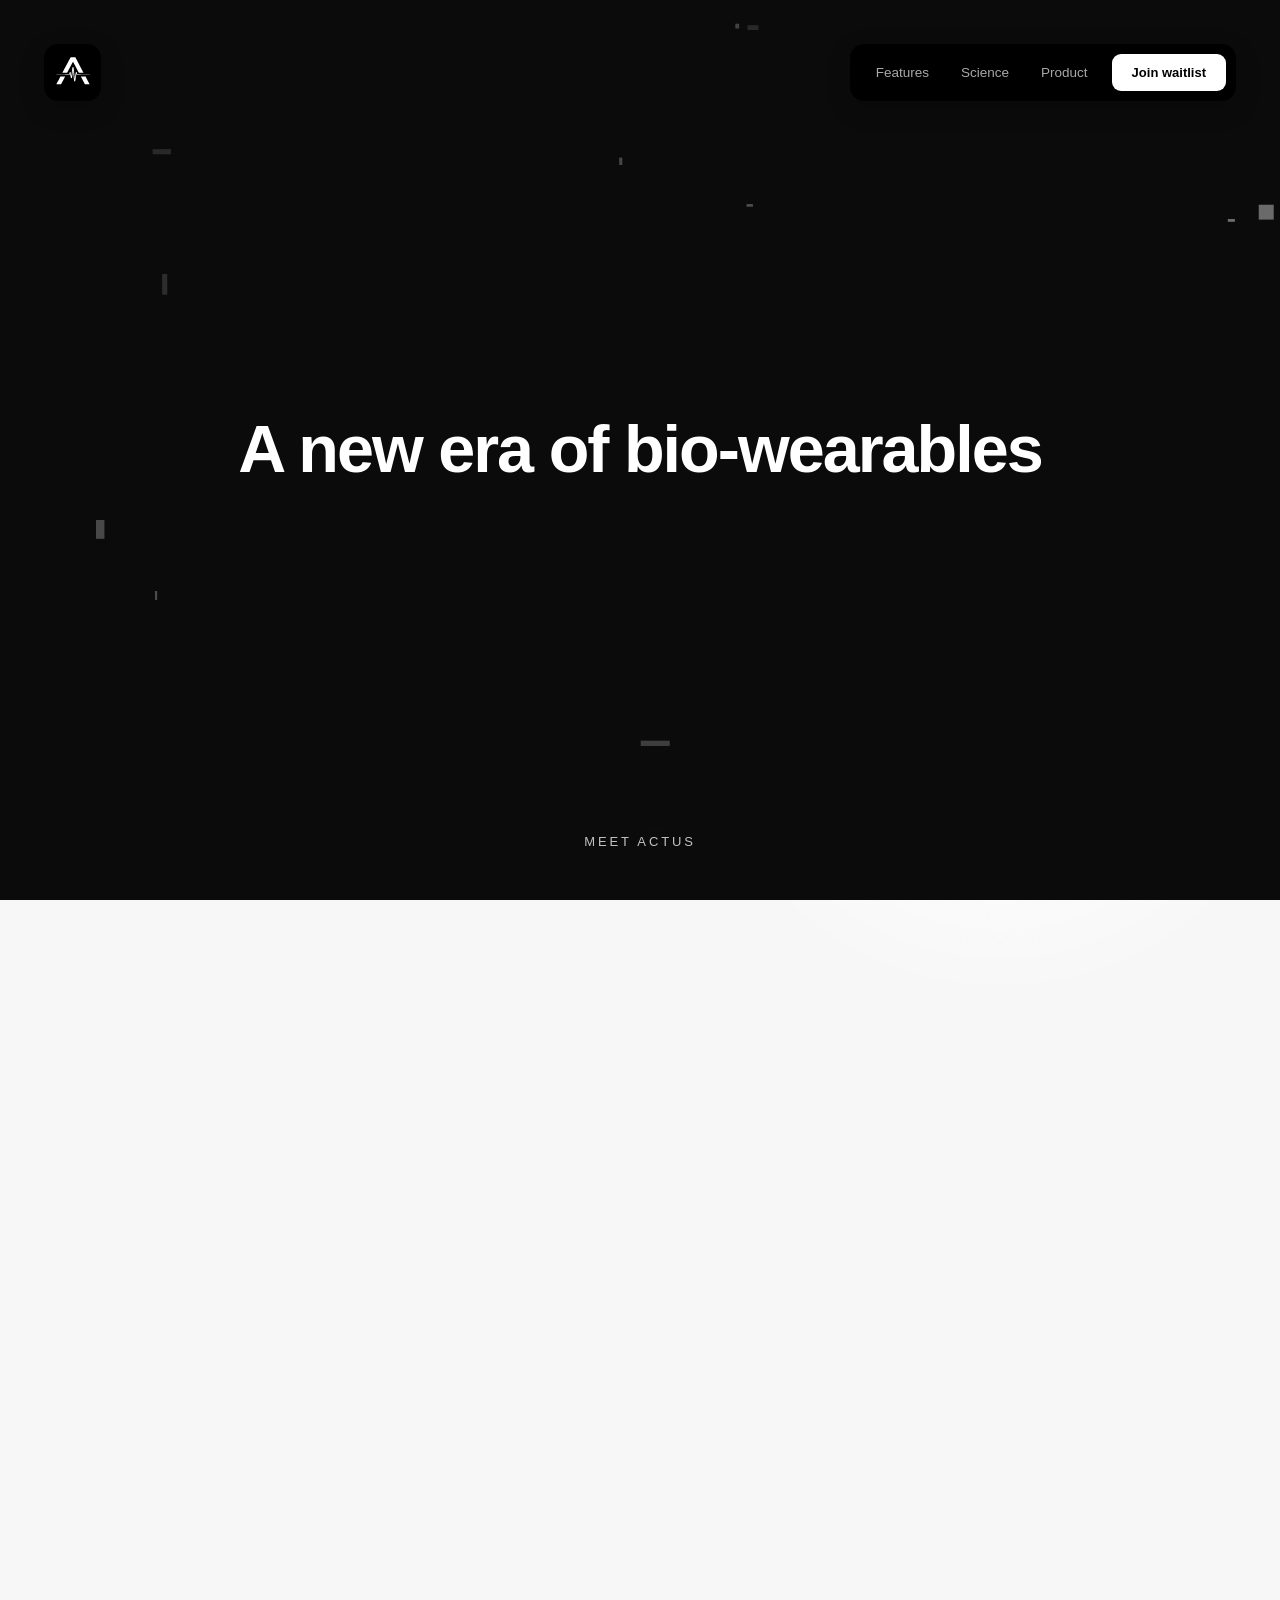
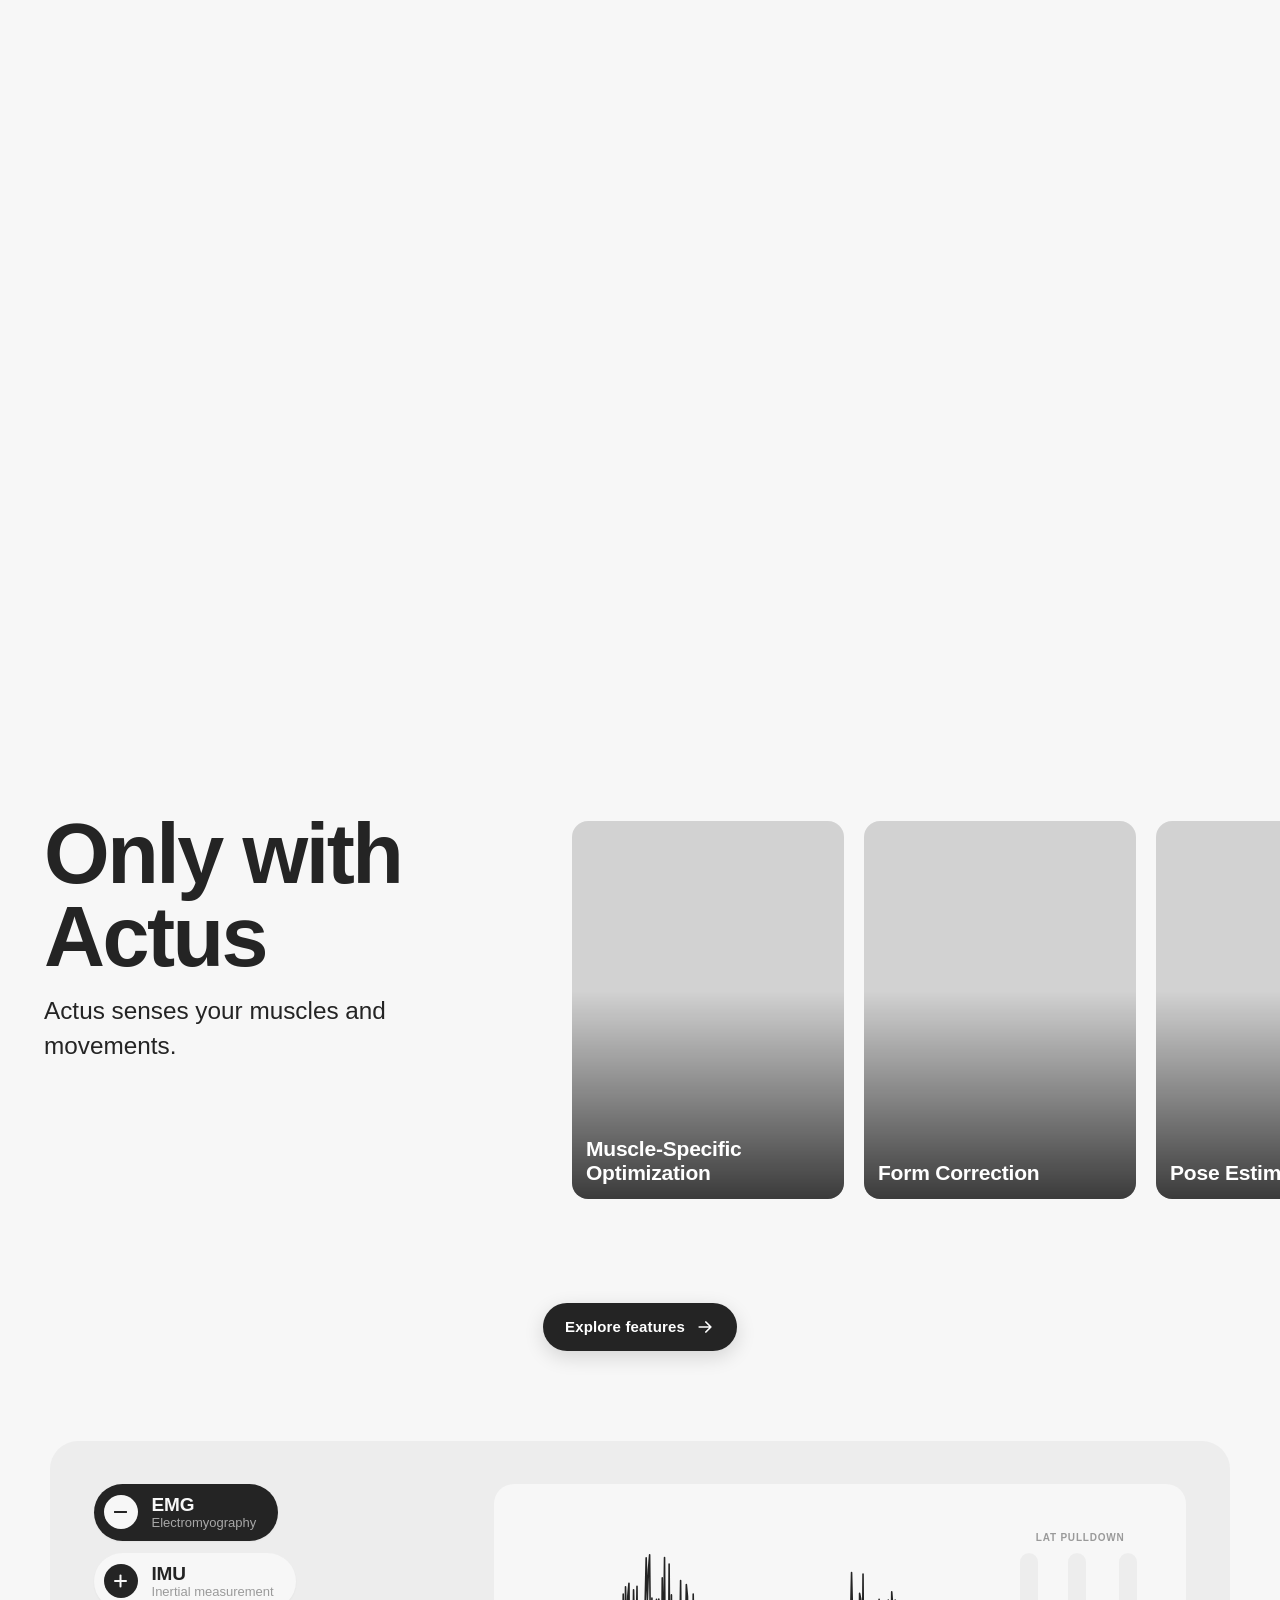
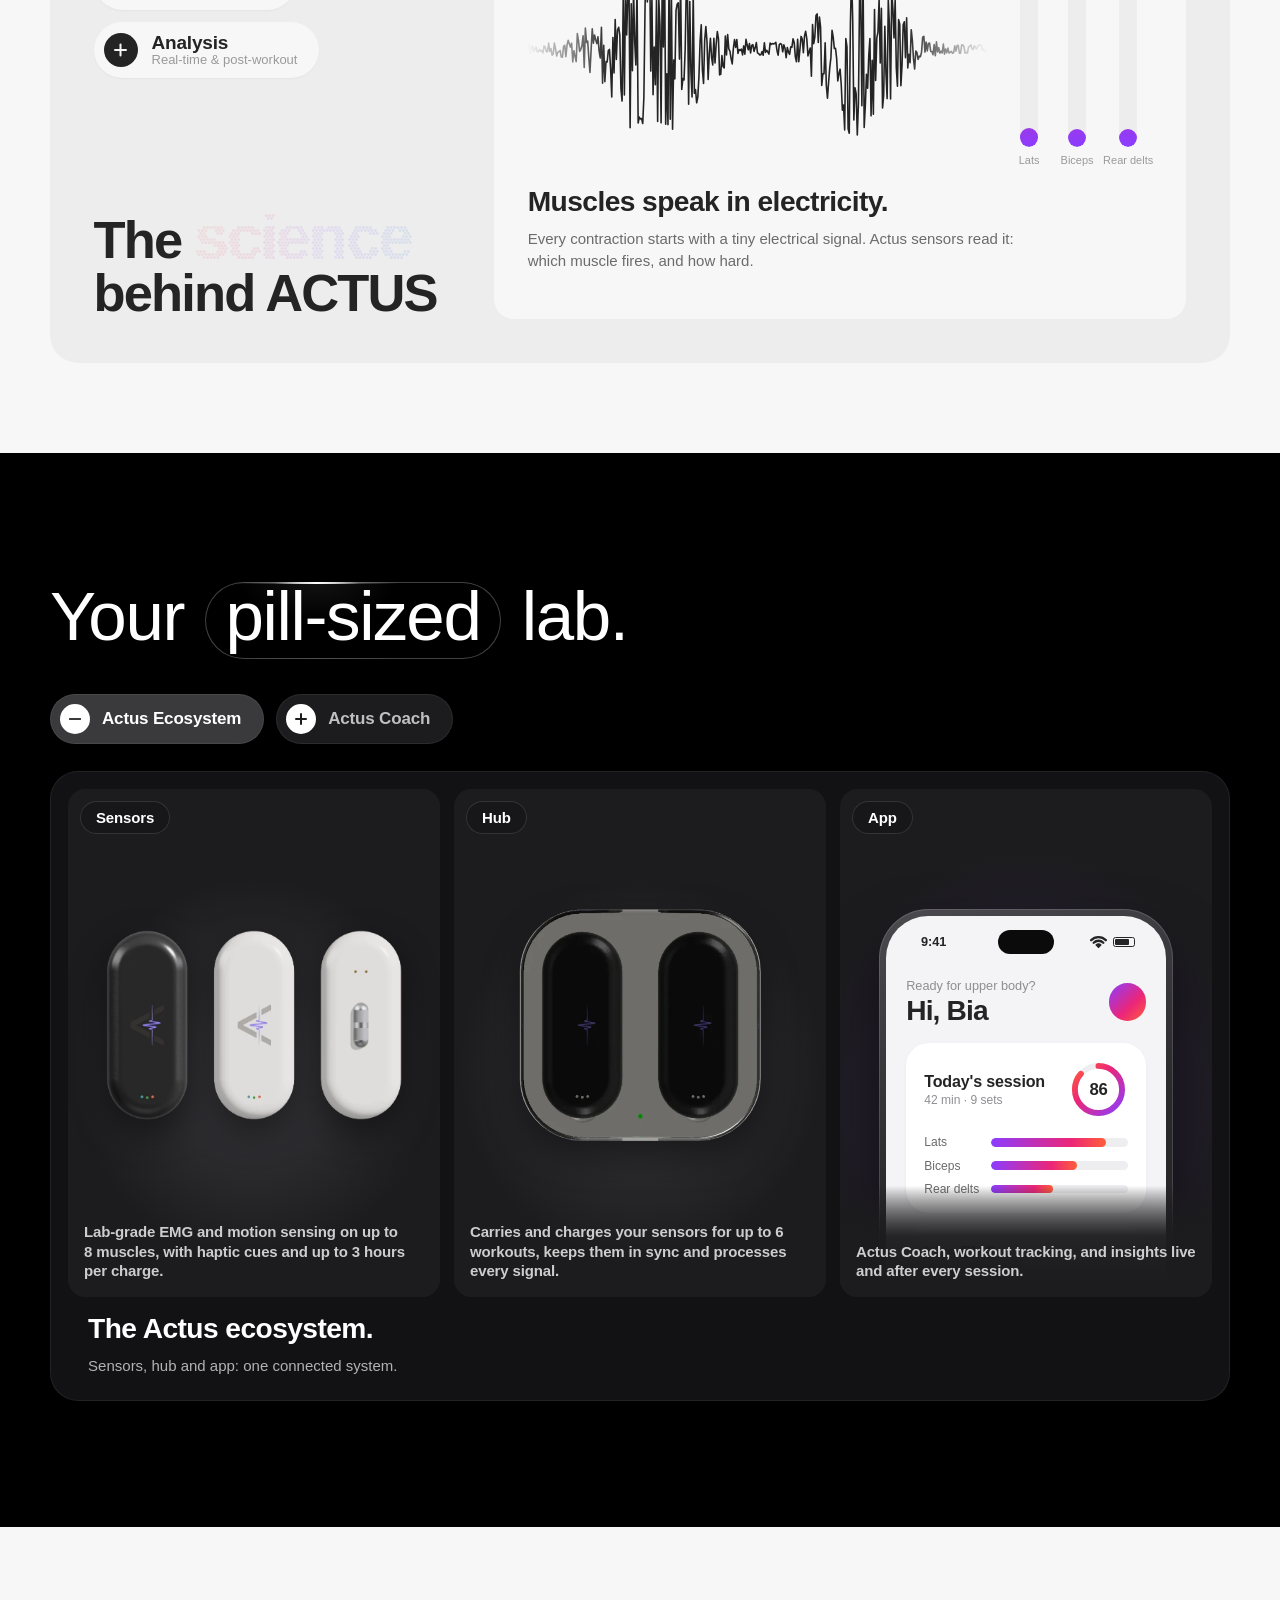
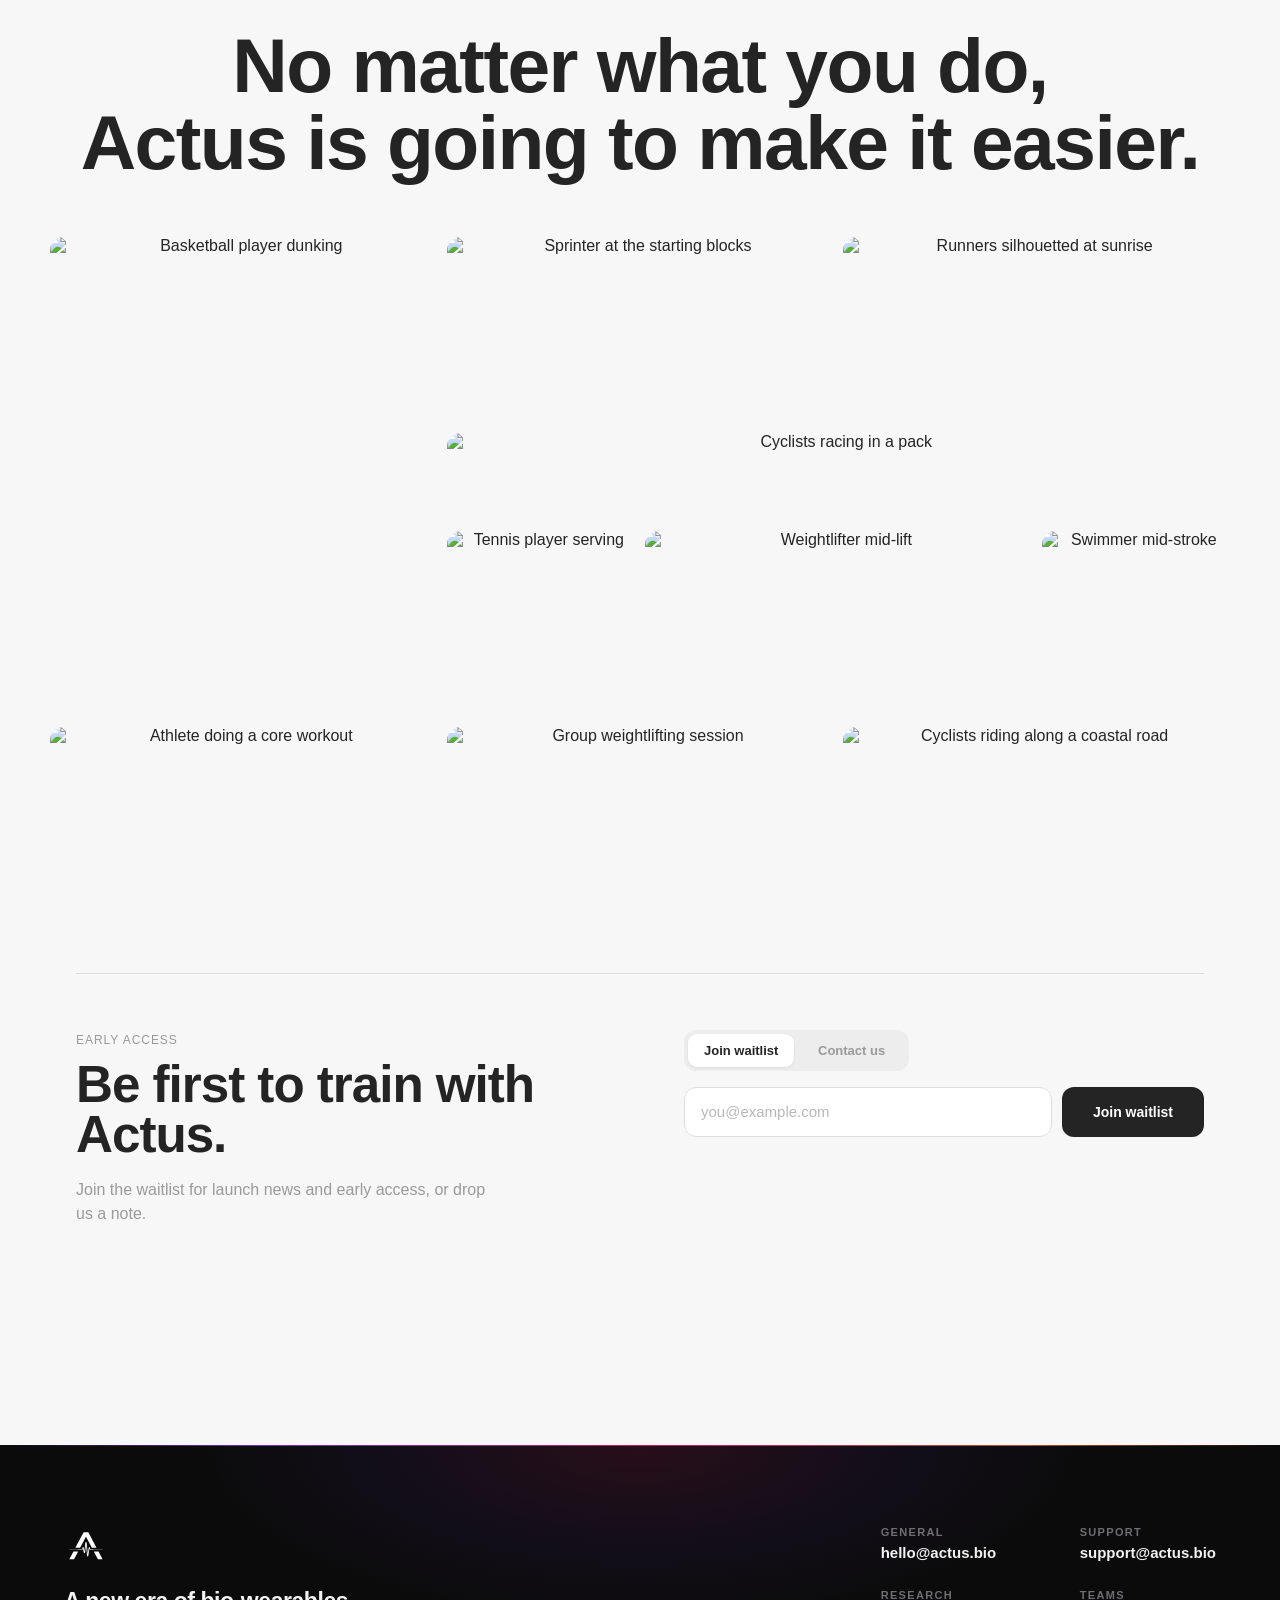
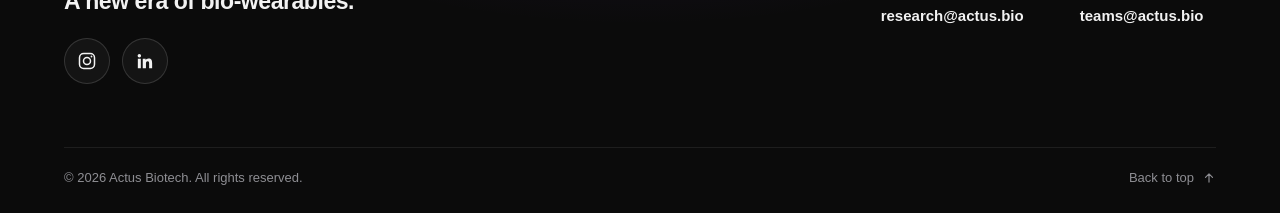
==== commit 22550af8: "Footer: the LinkedIn button opens Actus's LinkedIn profile Co-Authored-By: Claude Opus 5.5 <noreply@" ====
--- a/index.html
+++ b/index.html
@@ -2951,7 +2951,7 @@
           <a href="https://www.instagram.com/actus_biotech/" target="_blank" rel="noopener" aria-label="Actus on Instagram">
             <svg viewBox="0 0 24 24" fill="none" stroke="currentColor" stroke-width="1.8" aria-hidden="true"><rect x="3" y="3" width="18" height="18" rx="5"/><circle cx="12" cy="12" r="4.2"/><circle cx="17.4" cy="6.6" r="1.1" fill="currentColor" stroke="none"/></svg>
           </a>
-          <a href="https://www.linkedin.com/company/actus-biotech/" target="_blank" rel="noopener" aria-label="Actus on LinkedIn">
+          <a href="https://www.linkedin.com/in/actus-biotech-a5b274416/" target="_blank" rel="noopener" aria-label="Actus on LinkedIn">
             <svg viewBox="0 0 24 24" fill="currentColor" aria-hidden="true"><path d="M5.2 3.6a2.1 2.1 0 1 1 0 4.2 2.1 2.1 0 0 1 0-4.2zM3.4 9.4h3.6V20.6H3.4zM9.3 9.4h3.45v1.53h.05c.48-.91 1.66-1.87 3.42-1.87 3.66 0 4.33 2.4 4.33 5.53v6.01h-3.6v-5.33c0-1.27-.02-2.9-1.77-2.9-1.77 0-2.04 1.38-2.04 2.81v5.42H9.3z"/></svg>
           </a>
         </div>
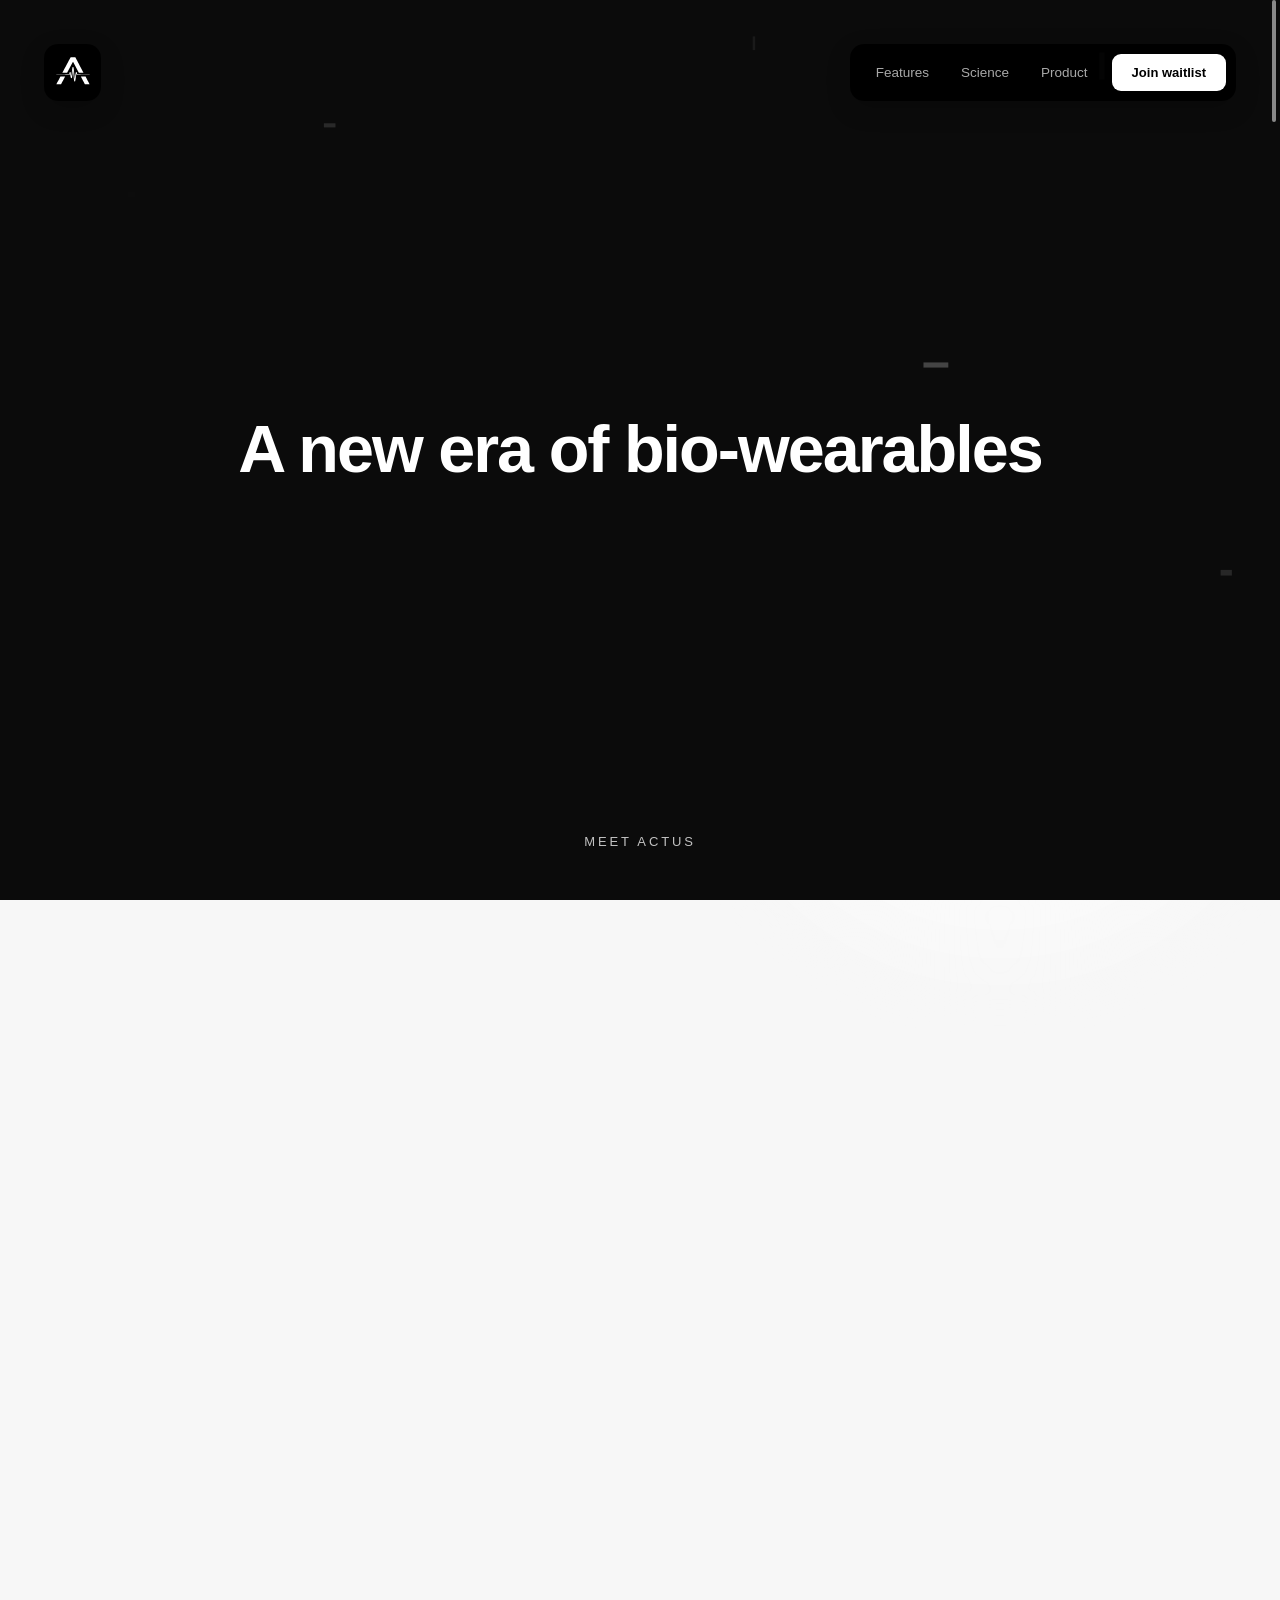
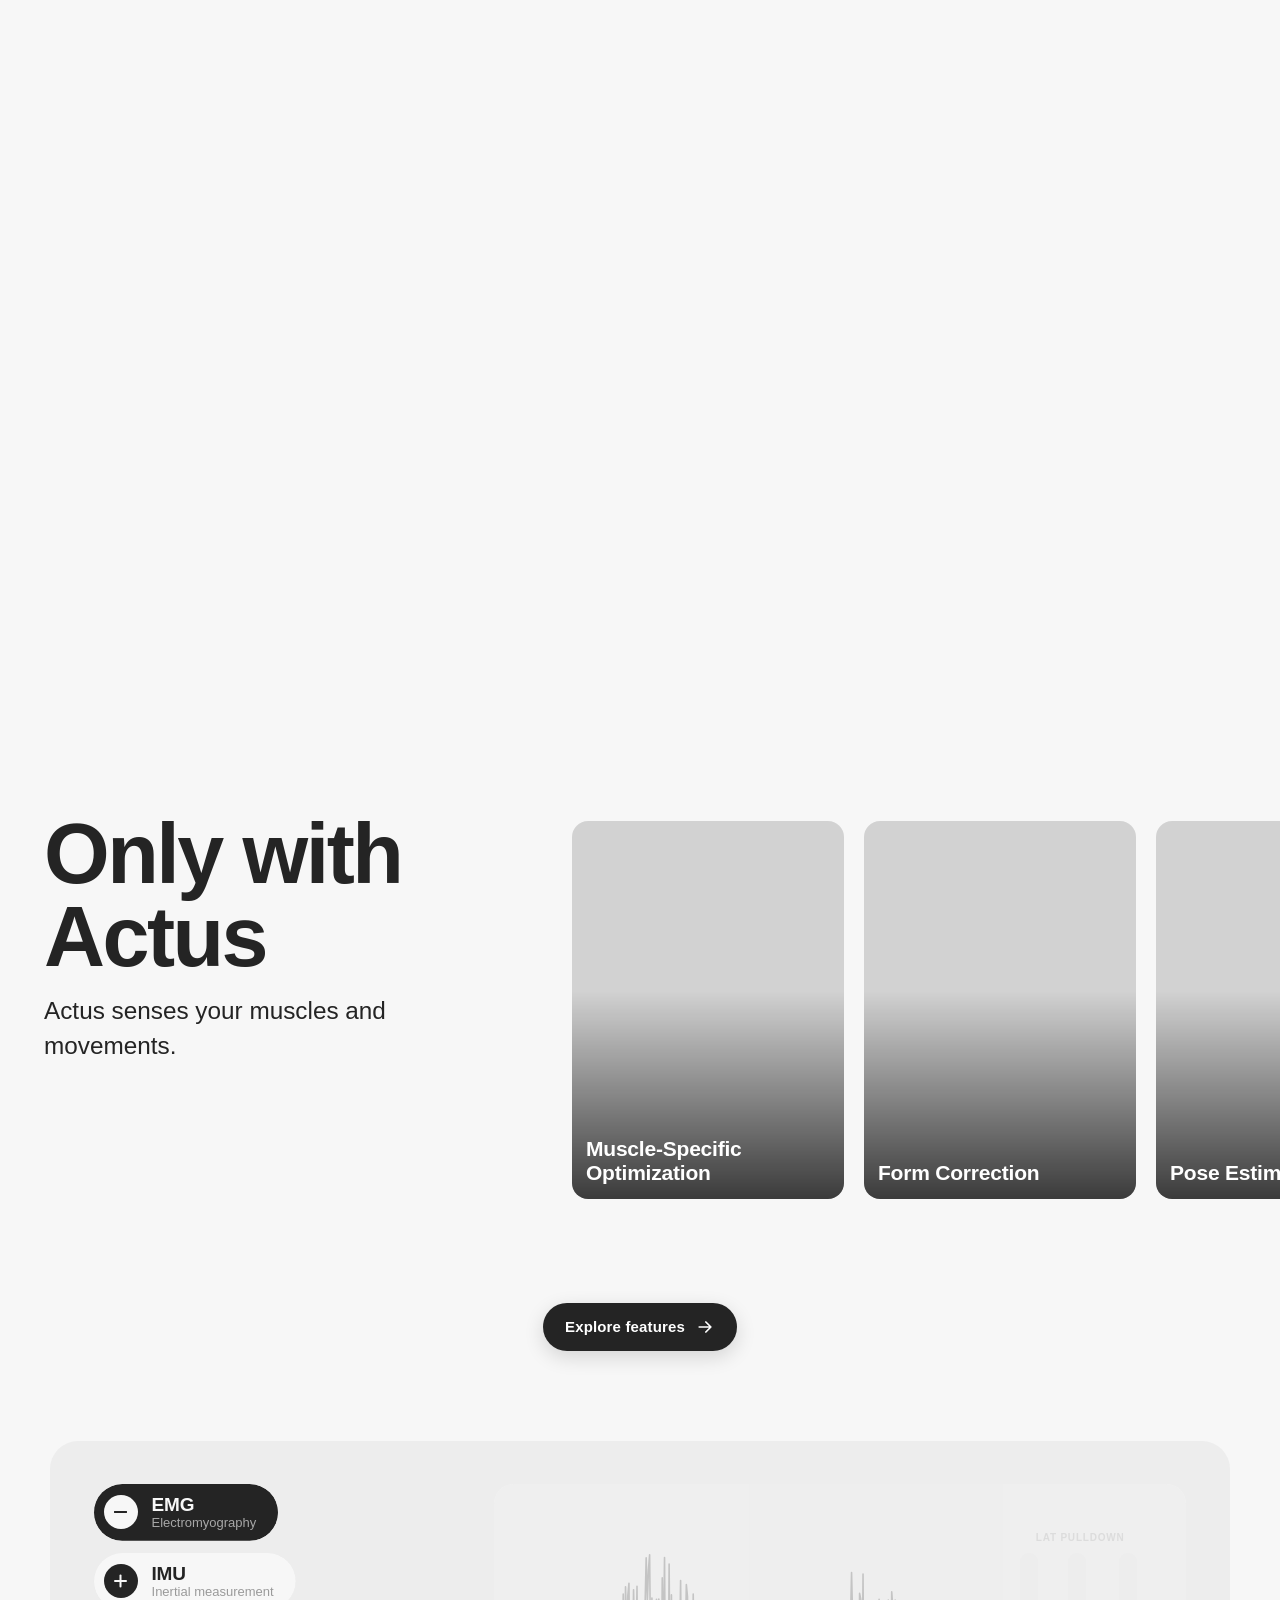
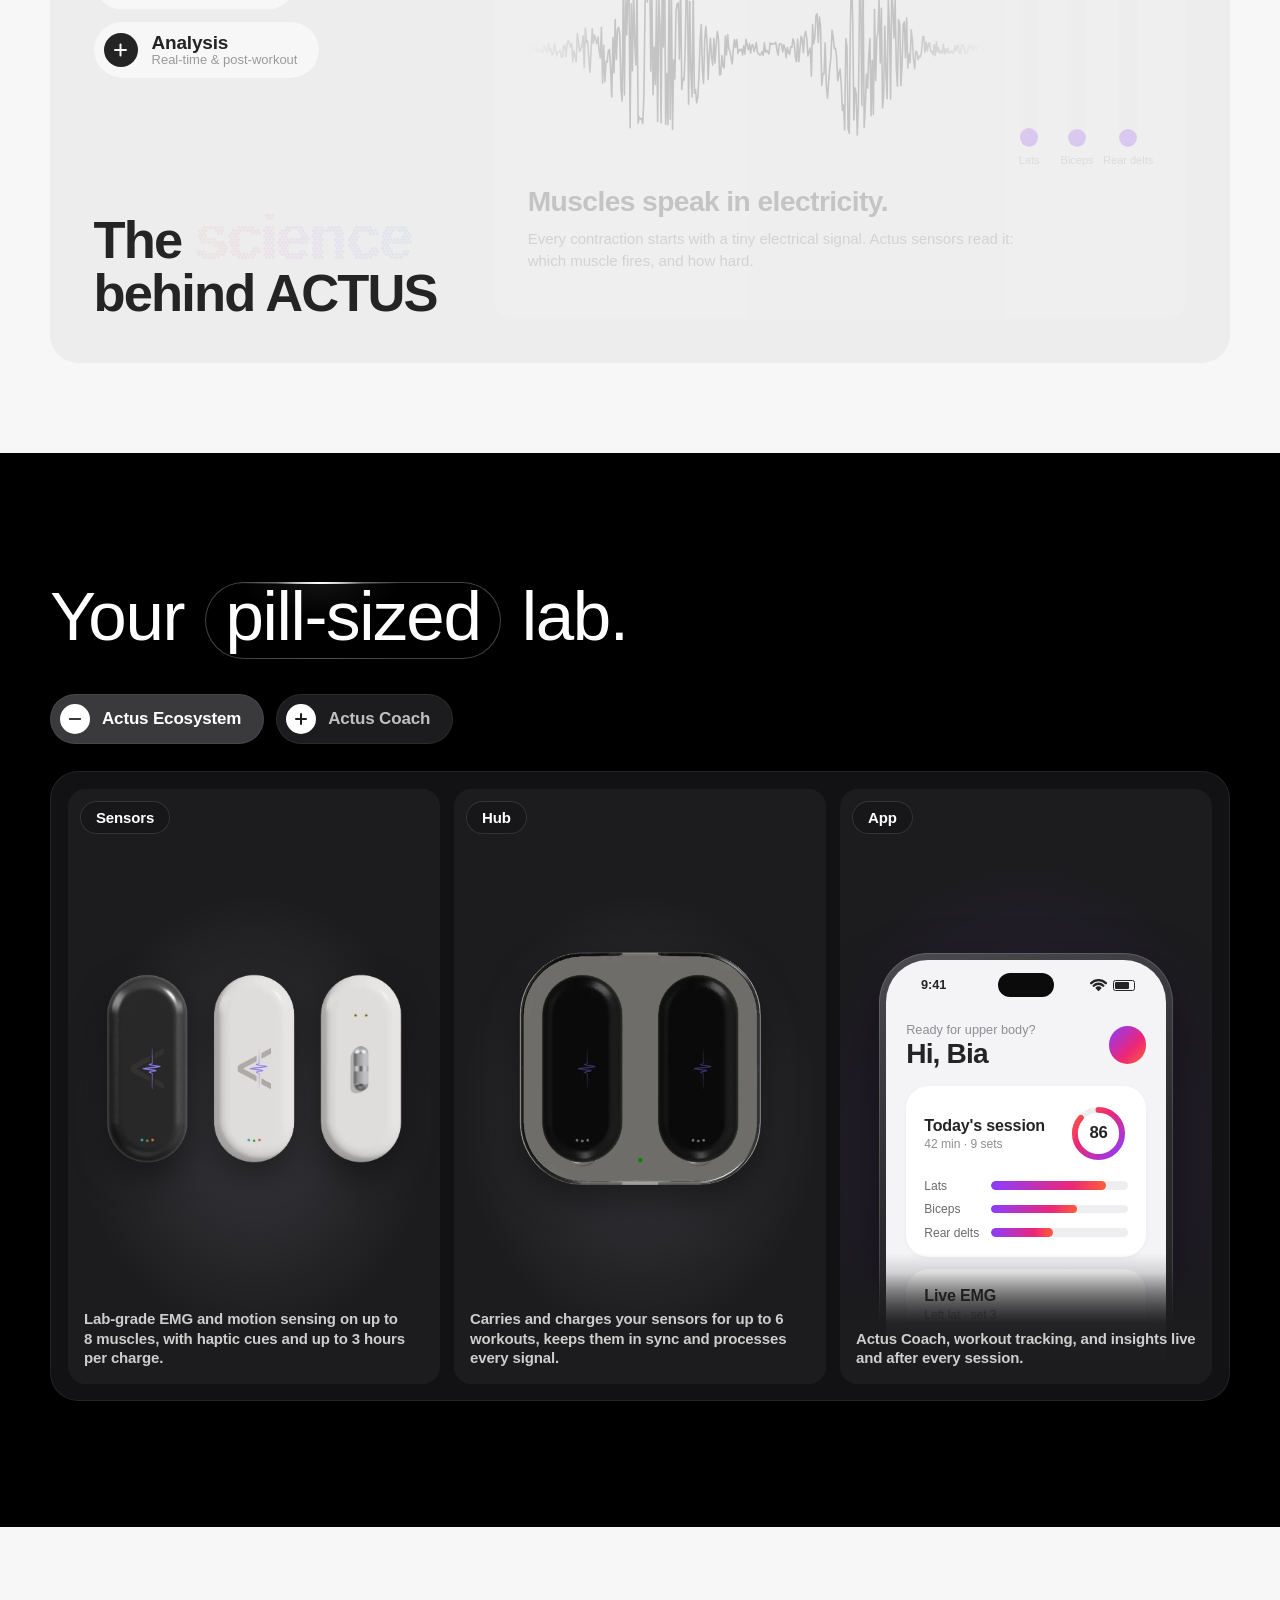
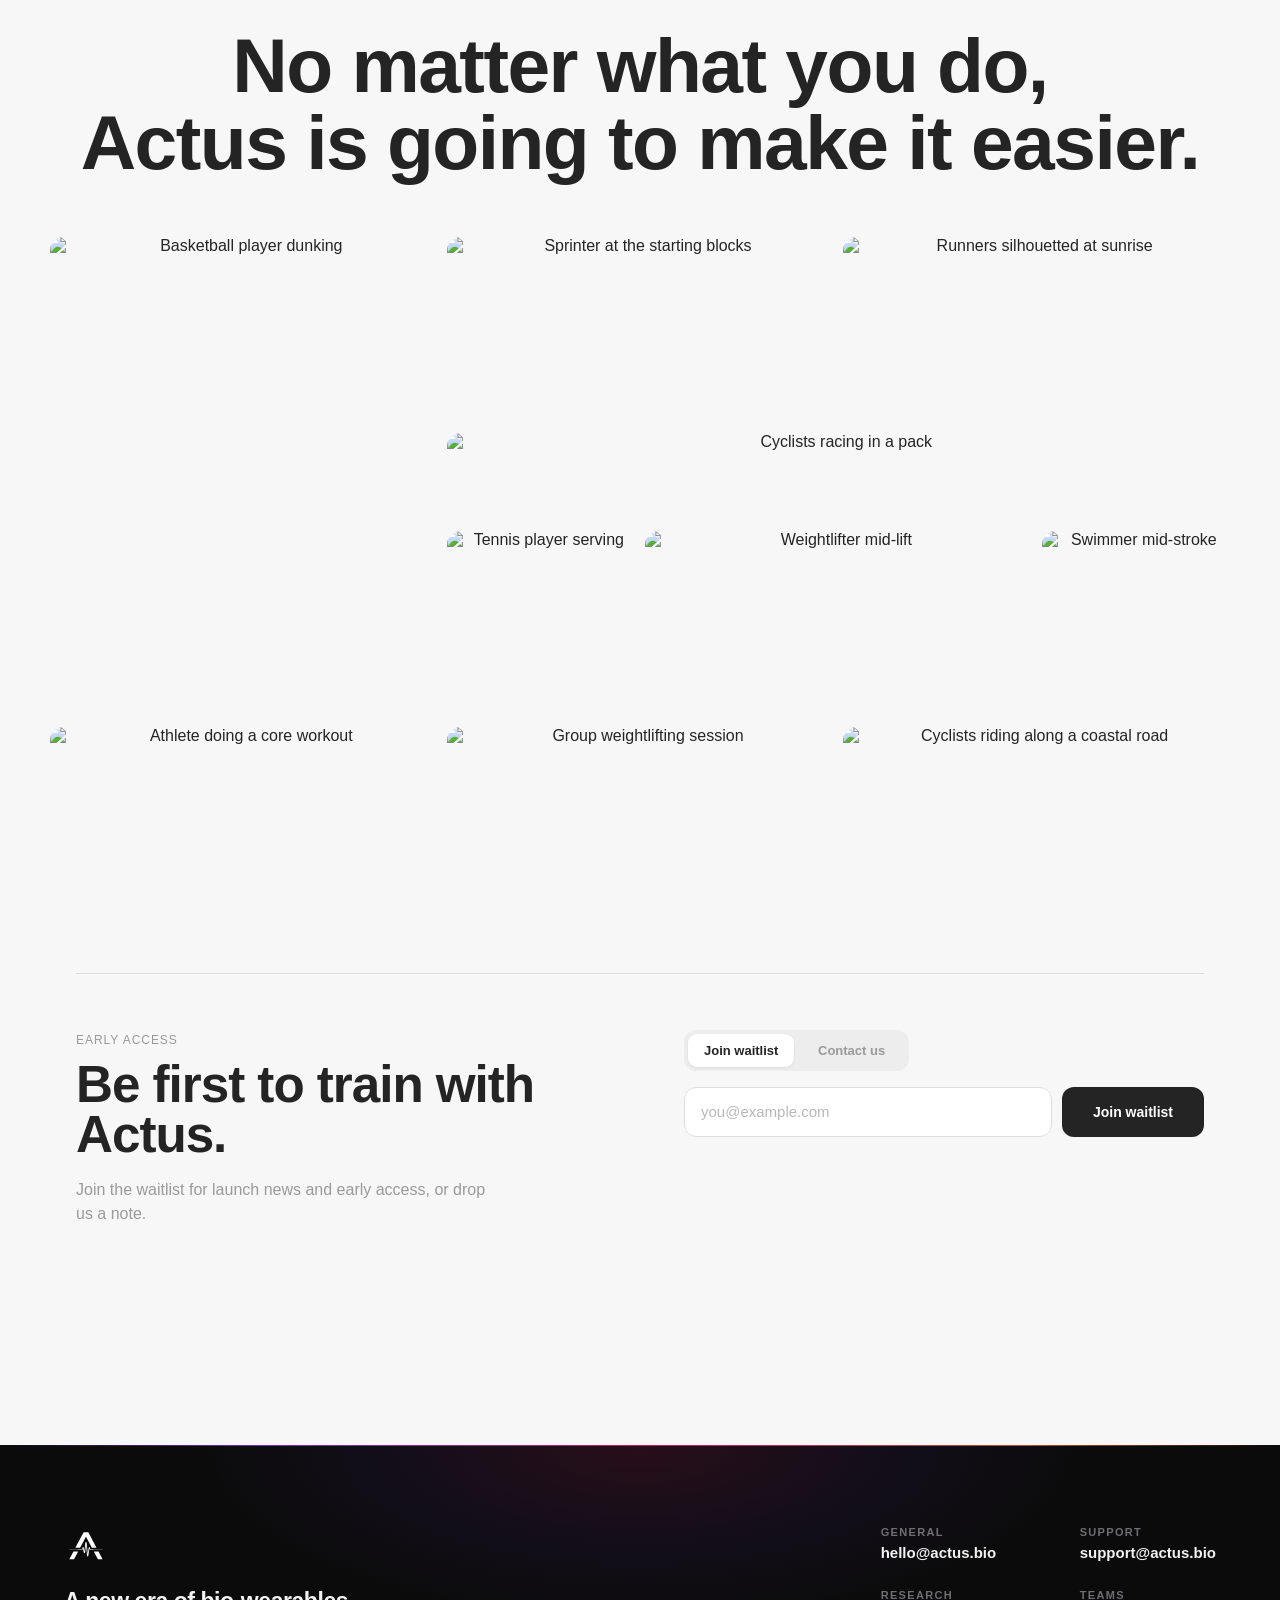
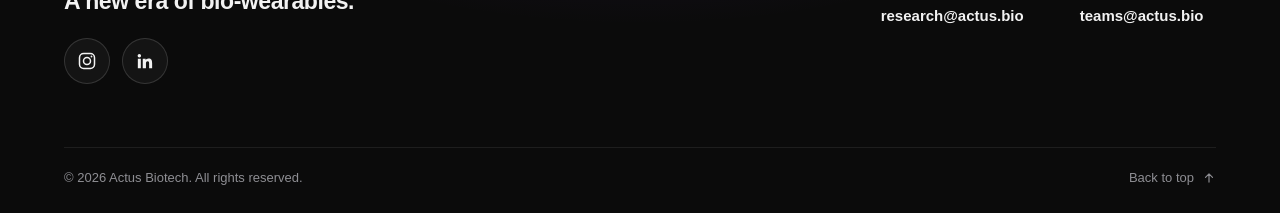
==== commit a331f7e9: "Pill-sized word after the ring, IMU lunge and new trails, no ecosystem caption - Pill-sized lab open" ====
--- a/index.html
+++ b/index.html
@@ -1369,6 +1369,7 @@
   .science-mocap-plate circle{ fill:var(--ink); }
   .science-mocap-plate .science-mocap-plate-hub{ fill:var(--bg); }
   .science-mocap-trail{ fill:none; stroke:url(#mocapGrad); stroke-width:1.6; stroke-linecap:round; stroke-linejoin:round; opacity:0.55; }
+  .science-mocap-trail.is-far{ opacity:0.3; }
   /* each trace is two copies of one period side by side: sliding by one
      period loops seamlessly */
   .science-trace{ animation:science-scroll var(--science-speed, 7s) linear infinite; }
@@ -1536,6 +1537,9 @@
     transform:translate(var(--title-x, 0px), var(--title-y, 0px)) scale(var(--title-k, 1));
     opacity:var(--title-o, 0); filter:none; transition:none;
   }
+  /* (just "Your … lab." at first: "pill-sized" itself — its letters, not
+     its ring — comes in once the sensor has become the ring, --word-o) */
+  #coach.is-staged .pill-word{ color:rgba(255,255,255,var(--word-o, 0)); }
   #coach.is-staged .coach-body{
     opacity:var(--body-o, 0); transform:translateY(calc((1 - var(--body-o, 0)) * 28px));
     filter:none; transition:none;
@@ -1653,15 +1657,13 @@
   @media (prefers-reduced-motion: reduce){ .coach-panel{ animation:none; } }
 
   /* ECOSYSTEM (the first option): three cards side by side — Sensors,
-     Hub, App — each named by a small glass pill in its corner, with the
-     headline and text beneath them instead of over a picture. Sensors
+     Hub, App — each named by a small glass pill in its corner. Sensors
      and Hub hold photos; App is a phone drawn here, its top half rising
      out of the card's bottom edge. */
   .coach-panel.is-eco:not([hidden]){
     display:flex; flex-direction:column;
-    padding:clamp(12px, 1.3vw, 18px) clamp(12px, 1.3vw, 18px) 0;
-  }
-  .is-eco .coach-copy{ position:relative; padding:clamp(16px, 2vh, 24px) clamp(12px, 1.6vw, 26px) clamp(20px, 2.6vh, 32px); }
+    padding:clamp(12px, 1.3vw, 18px);
+  }
   .eco-grid{
     flex:1 1 auto; min-height:0;
     display:grid; grid-template-columns:repeat(3, minmax(0, 1fr)); gap:clamp(10px, 1.1vw, 16px);
@@ -1841,7 +1843,7 @@
   /* phones: no room for three across — the cards scroll sideways, one
      and a bit at a time, under the same edge-to-edge treatment as the pills */
   @media (max-width:860px){
-    .coach-panel.is-eco{ padding:12px 0 0; }
+    .coach-panel.is-eco{ padding:12px 0; }
     .eco-grid{
       flex:none; height:min(400px, 100vw);
       grid-template-columns:none; grid-auto-flow:column; grid-auto-columns:76%;
@@ -1851,7 +1853,6 @@
     }
     .eco-grid::-webkit-scrollbar{ display:none; }
     .eco-card{ scroll-snap-align:start; }
-    .is-eco .coach-copy{ padding:16px 20px 22px; }
     /* the film on top with its chapter pills right under it (so you can
        hop between them while watching), then the words. .ai-copy steps
        aside (display:contents) so its pills can move up next to the film. */
@@ -2717,7 +2718,7 @@
         <p>Every contraction starts with a tiny electrical signal. Actus sensors read it: which muscle fires, and how hard.</p>
       </article>
       <article class="science-panel" role="tabpanel" id="sciencePanelImu" aria-labelledby="scienceTabImu" hidden>
-        <div class="science-viz is-mocap"><div class="science-mocap-moves" role="group" aria-label="Pick a movement"></div><svg class="science-mocap" viewBox="70 22 180 138" role="img" aria-label="Motion capture: a stick figure running, squatting, jumping, holding a yoga Warrior II pose and deadlifting"></svg></div>
+        <div class="science-viz is-mocap"><div class="science-mocap-moves" role="group" aria-label="Pick a movement"></div><svg class="science-mocap" viewBox="70 22 180 138" role="img" aria-label="Motion capture: a stick figure running, squatting, lunging, holding a yoga Warrior II pose and deadlifting"></svg></div>
         <h3>Motion, in every direction.</h3>
         <p>Actus accelerometer and gyroscope track every tilt, turn and change of speed, so it knows how you move.</p>
       </article>
@@ -2815,10 +2816,6 @@
               <p class="eco-note">Actus Coach, workout tracking, and insights live and after every session.</p>
             </figure>
           </div>
-          <div class="coach-copy">
-            <h3>The Actus ecosystem.</h3>
-            <p>Sensors, hub and app: one connected system.</p>
-          </div>
         </article>
         <!-- Actus Coach: the film (assets/actus-coach.mp4, made from
              motion/actus-coach.html by motion/render.mjs) on the right; the
@@ -3298,11 +3295,12 @@
      scrubbed by that scroll, p = 0 → 1:
               (the dark sensor starts huge over the black, upright and
               facing you, and holds still)
-       TITLE  "Your pill-sized lab." fades in, big, in the middle;
+       TITLE  "Your … lab." fades in, big, in the middle, a gap where
+              "pill-sized" goes;
        FLY    the sensor's one move: it shrinks, makes a quarter turn onto
-              its side and glides onto the word "pill-sized", in front of
-              it, as tall as its ring;
-       RING   it fades away as the ring grows out of it, round the word;
+              its side and glides into the gap, as tall as the word's ring;
+       RING   it fades away as the ring grows out of it;
+       WORD   "pill-sized" fades in inside the ring;
        LAND   the title shrinks into its own place (a transform: it never
               re-lays its letters out) at the top left;
        CARDS  the pills and cards fade in under it
@@ -3324,7 +3322,7 @@
   const word = title && title.querySelector('.pill-word');
   const body = section && section.querySelector('.coach-body');
   if (section && pin && sticky && gl && canvas && title && word && body) {
-    const TITLE = [0.04, 0.2], FLY = [0.14, 0.46], RING = [0.44, 0.56], LAND = [0.56, 0.78], CARDS = [0.72, 0.95];
+    const TITLE = [0.04, 0.2], FLY = [0.14, 0.46], RING = [0.44, 0.56], WORD = [0.52, 0.64], LAND = [0.56, 0.78], CARDS = [0.72, 0.95];
     const RANGE = 1.5;         // the pinned scroll, in screen heights (= the CSS --pin-range)
     const MIN_CARDS = 420;     // px — the cards' window never gets shorter than this to fit the band
     // the logo on its face: its size (the SVG's square, metres), centre on the face (x, z) and turn in its plane
@@ -3355,7 +3353,7 @@
         ['--pin-h', '--pin-top', '--coach-h', '--band-min'].forEach(v => section.style.removeProperty(v));
         ['--title-o', '--title-x', '--title-y', '--title-k'].forEach(v => title.style.removeProperty(v));
         body.style.removeProperty('--body-o');
-        ['--ring', '--ring-x'].forEach(v => word.style.removeProperty(v));
+        ['--ring', '--ring-x', '--word-o'].forEach(v => word.style.removeProperty(v));
         return;
       }
       // the band: as tall as its content, with a strip of the page above
@@ -3525,6 +3523,7 @@
       const f = easeInOut(range(p, FLY)), r = easeInOut(range(p, RING));
       // the ring grows out of the sensor — from the sensor's width to its own — as the sensor fades
       word.style.setProperty('--ring', r.toFixed(3));
+      word.style.setProperty('--word-o', easeInOut(range(p, WORD)).toFixed(3));
       word.style.setProperty('--ring-x', lerp(Math.min(1, (ringH / WIDE) / Math.max(1, ringW)), 1, r).toFixed(3));
       gl.style.opacity = (1 - r).toFixed(3);
 
@@ -5430,10 +5429,11 @@
 
   /* IMU: motion capture. A stick figure — the skeleton the sensors'
      tracked motion is turned into — seen from the side, working through a
-     few sports one after another (running, a squat, a jump, yoga's
+     few sports one after another (running, a squat, a lunge, yoga's
      Warrior II, weightlifting), each blending into the next — or the one
      you pick from the row of names above it. Its near-side limbs in ink, the
-     far side in grey; the near hand and foot leave short trails, as in a
+     far side in grey; the near hand and knee and the hip leave short
+     trails (in the lunge and yoga, the far hand and knee too), as in a
      mocap viewer. Every pose is joint angles (degrees, 0 = hanging
      straight down, positive = forward, the figure facing right), turned
      into points from the hips out; its lower foot is kept on the ground
@@ -5467,17 +5467,15 @@
         const arm = [8 + 78 * d, 8];
         return { t: 42 * d, hd: -20 * d, ln: leg, lf: leg, an: arm, af: arm, air: 0, depth: 3 };
       } },
-      { name: 'Jump', pose(time){
-        const p = cyc(time, 2.1);
-        // dip → drive → flight → land → stand
-        const d = p < 0.32 ? 0.62 * ease(p / 0.32) : p < 0.44 ? 0.62 * (1 - ease((p - 0.32) / 0.12)) : p < 0.72 ? 0.05 : p < 0.84 ? 0.42 * Math.sin(Math.PI * (p - 0.72) / 0.24) : p < 0.96 ? 0.42 * (1 - ease((p - 0.84) / 0.12)) * 0.5 : 0;
-        const arms = p < 0.32 ? -55 * ease(p / 0.32) : p < 0.46 ? -55 + 205 * ease((p - 0.32) / 0.14) : p < 0.72 ? 150 : p < 0.9 ? 150 - 130 * ease((p - 0.72) / 0.18) : 20 - 20 * ease((p - 0.9) / 0.1);
-        const air = p > 0.44 && p < 0.74 ? 17 * Math.sin(Math.PI * (p - 0.44) / 0.3) : 0;
-        const tuck = air > 0 ? 18 * Math.sin(Math.PI * (p - 0.44) / 0.3) : 0;
-        const leg = [88 * d + tuck, 128 * d + tuck * 1.6];
-        return { t: 38 * d, hd: -14 * d, ln: leg, lf: leg, an: [arms, 12], af: [arms, 12], air, depth: 3 };
+      { name: 'Lunge', both: true, pose(time){
+        // a split stance, one foot well ahead: it sinks straight down until
+        // the front thigh is level and the back knee all but touches the
+        // floor (the back foot up on its toes), then drives back up
+        const d = ease(wave(cyc(time, 2.4)));
+        return { t: 4 - 2 * d, hd: -2, ln: [20 + 65 * d, 5 + 90 * d], lf: [-22 + 12 * d, 10 + 70 * d],
+          an: [6, 8], af: [-4, 8], air: 0, depth: 3 };
       } },
-      { name: 'Yoga', pose(time){
+      { name: 'Yoga', both: true, pose(time){
         // Warrior II: step out wide, the front knee bending over the ankle
         // and the back leg straight, the arms opening out level, front and
         // back — then held, breathing
@@ -5564,7 +5562,8 @@
     }
     el('line', { x1: CX - 85, x2: CX + 85, y1: GROUND + 0.5, y2: GROUND + 0.5, class: 'science-mocap-ground' });
     const shadow = el('ellipse', { cx: CX, cy: GROUND + 1, rx: 26, ry: 3, class: 'science-mocap-shadow' });
-    const trails = [el('polyline', { class: 'science-mocap-trail' }), el('polyline', { class: 'science-mocap-trail' })];
+    // (the far hand and knee's two last: only for the moves with `both`)
+    const trails = Array.from({ length: 5 }, (_, i) => el('polyline', { class: i < 3 ? 'science-mocap-trail' : 'science-mocap-trail is-far' }));
     const far = el('polyline', { class: 'science-mocap-bone is-far' }), farLeg = el('polyline', { class: 'science-mocap-bone is-far' });
     const spine = el('polyline', { class: 'science-mocap-bone' });
     const head = el('circle', { r: B.head, class: 'science-mocap-head' });
@@ -5575,7 +5574,7 @@
     el('circle', { r: 2.2, class: 'science-mocap-plate-hub' }, plate);
     // joint dots at the hip, shoulders, elbows, hands and knees (none at the feet)
     const joints = Array.from({ length: 8 }, () => el('circle', { r: 2.4, class: 'science-mocap-joint' }));
-    const hist = [[], []];
+    const hist = trails.map(() => []);
     const pts = a => a.map(p => p[0].toFixed(1) + ',' + p[1].toFixed(1)).join(' ');
 
     // What's playing: move `cur`, `local` seconds in (each move on its own
@@ -5628,9 +5627,13 @@
       shadow.setAttribute('cx', ox.toFixed(1));
       shadow.setAttribute('rx', (26 - P.air * 0.5).toFixed(1));
       shadow.style.opacity = (1 - P.air / 40).toFixed(2);
-      // trails: the near hand and foot, their last few moments
-      [an[2], ln[3]].forEach((p, i) => {
+      // trails: the near hand and knee and the hip (the trunk's joint) —
+      // and, in the moves with `both`, the far hand and knee — their last
+      // few moments
+      const both = SPORTS[cur].both;
+      [an[2], ln[1], hip, af[2], lf[1]].forEach((p, i) => {
         const h = hist[i];
+        if (i >= 3 && !both) { if (h.length) { h.length = 0; trails[i].setAttribute('points', ''); } return; }
         h.push(p);
         if (h.length > TRAIL) h.shift();
         trails[i].setAttribute('points', pts(h));
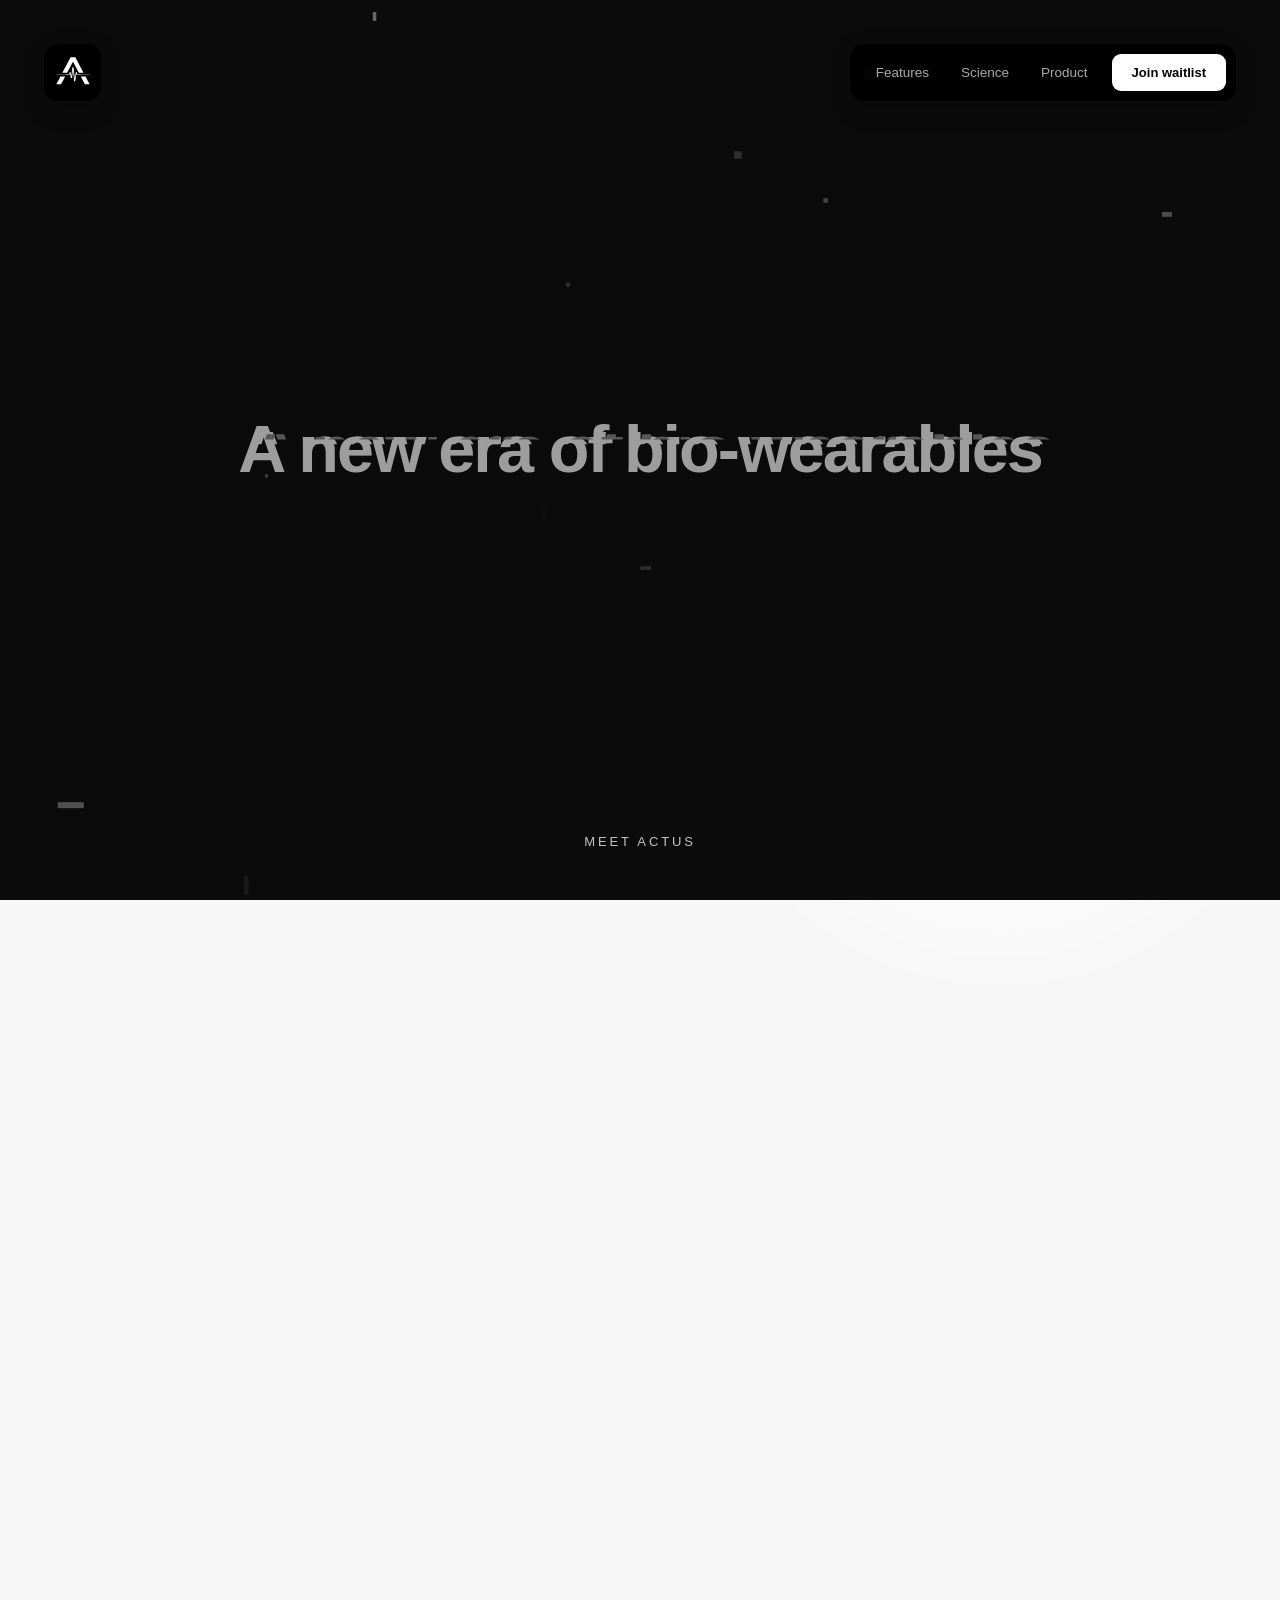
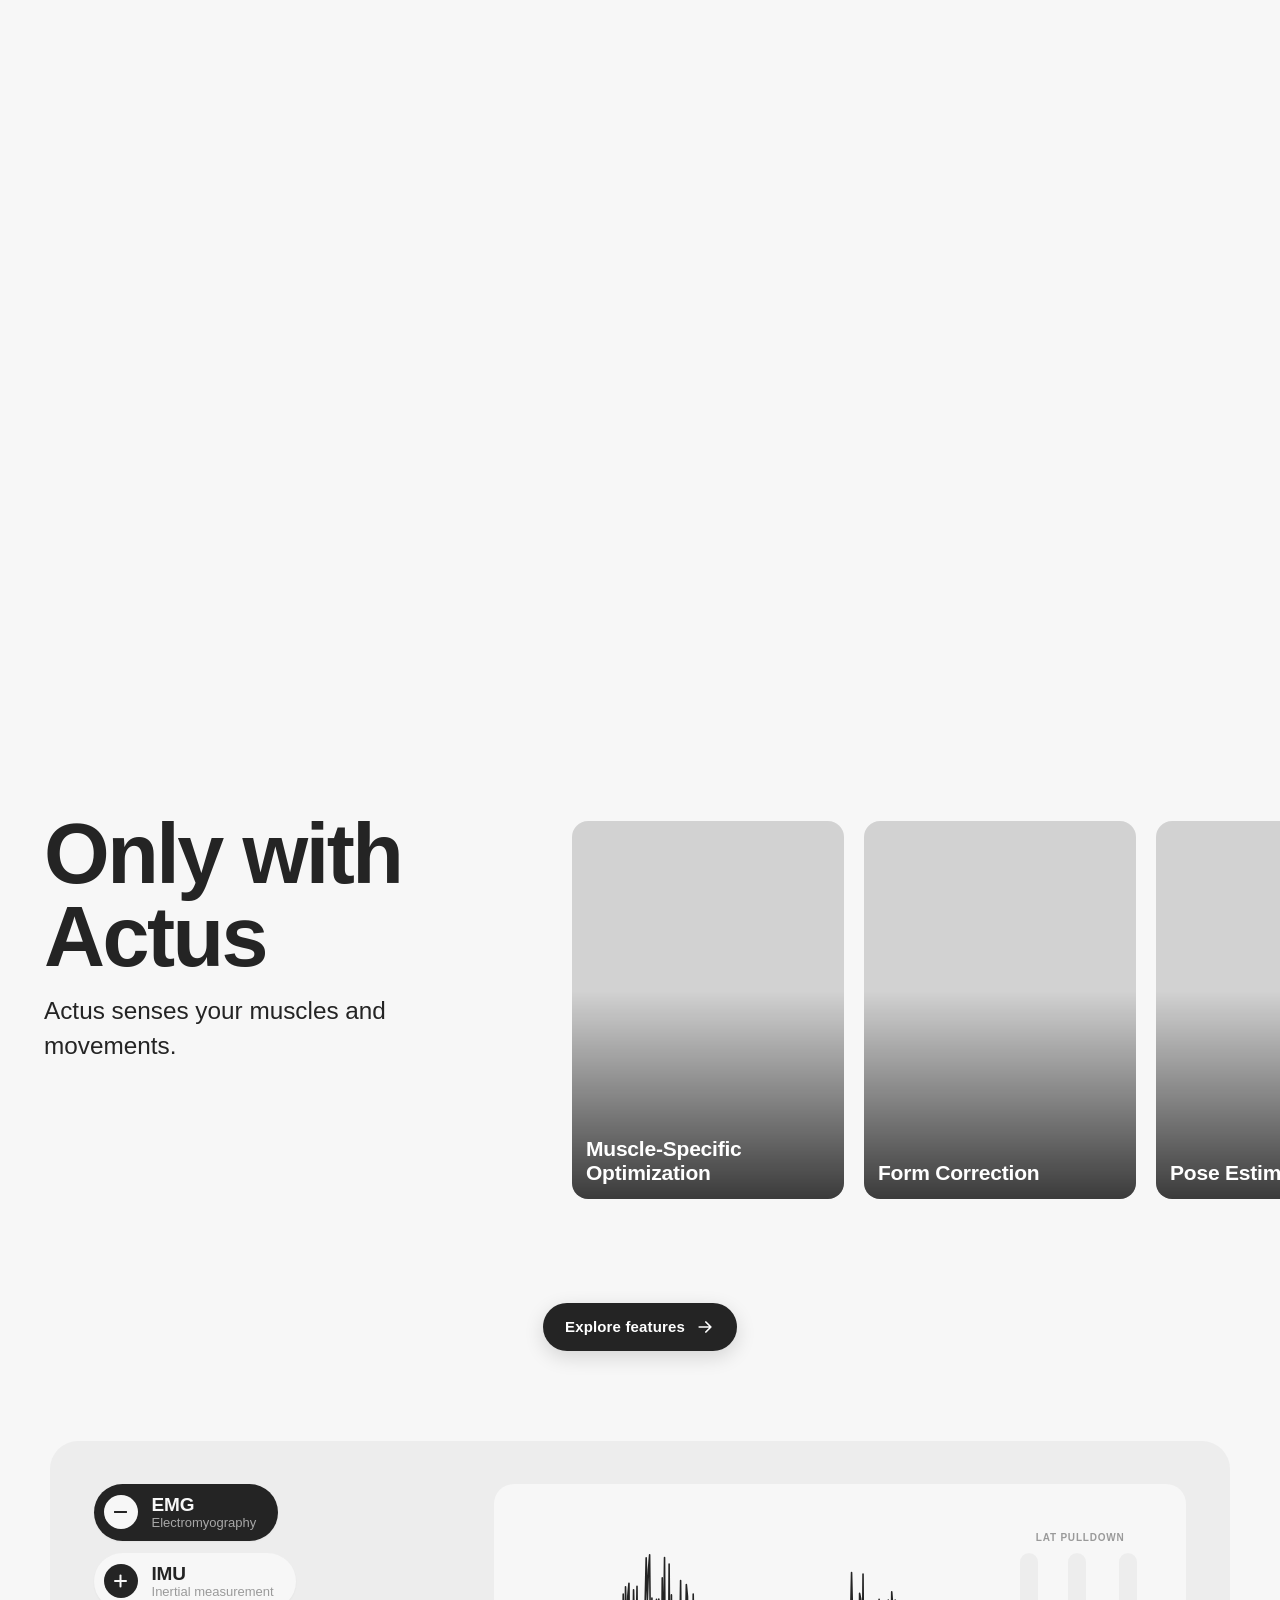
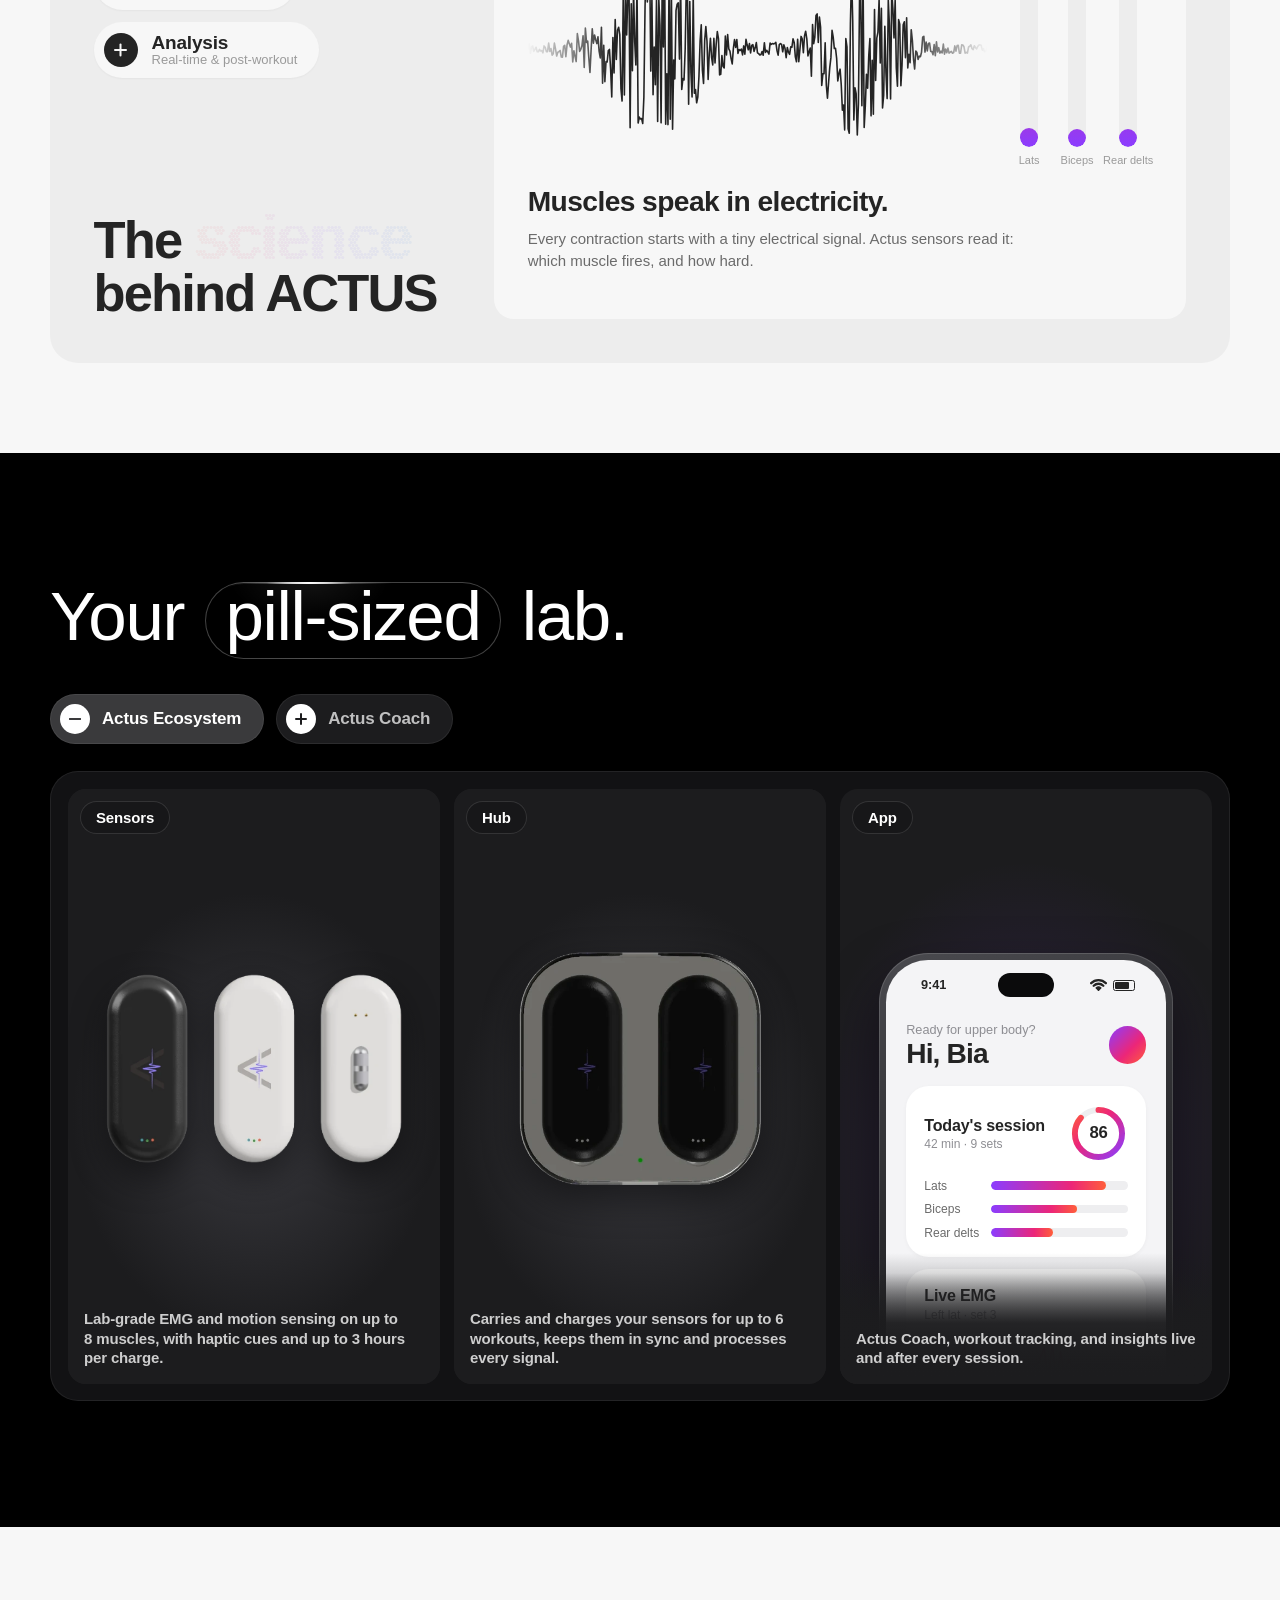
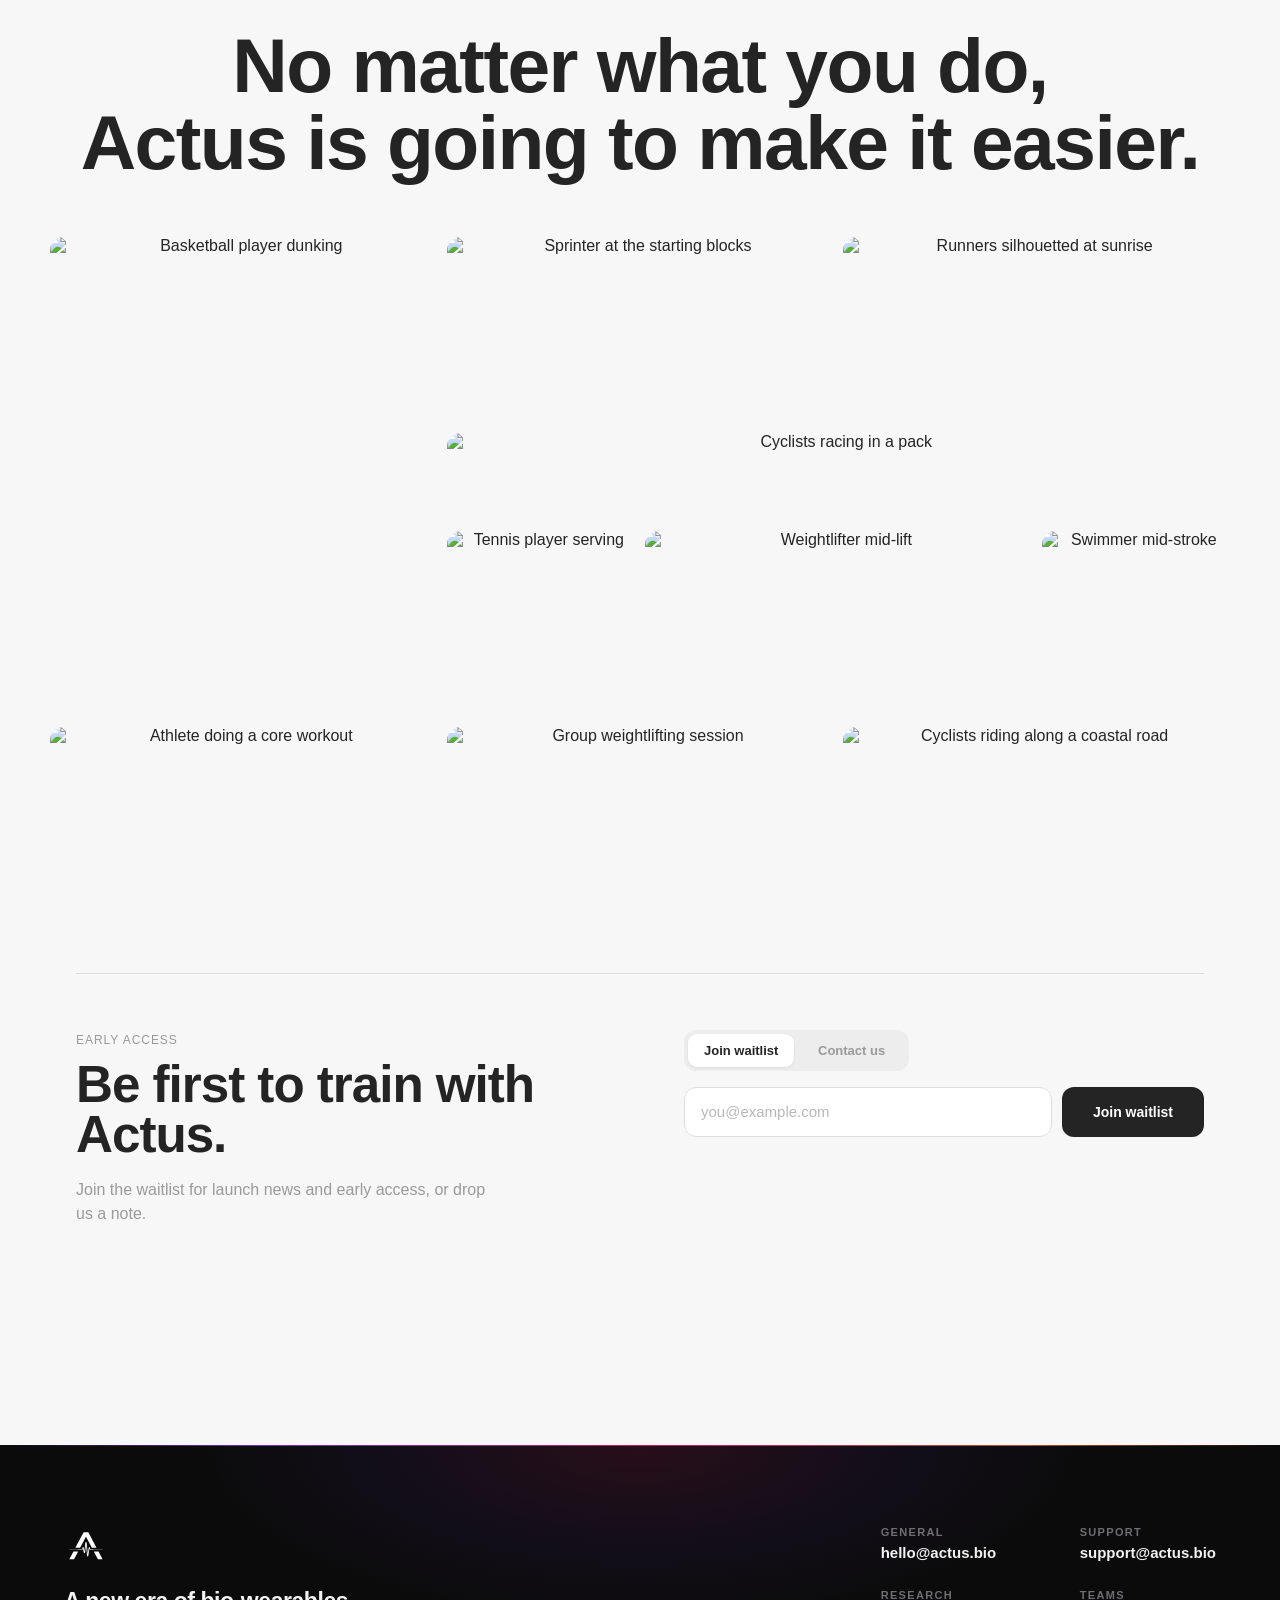
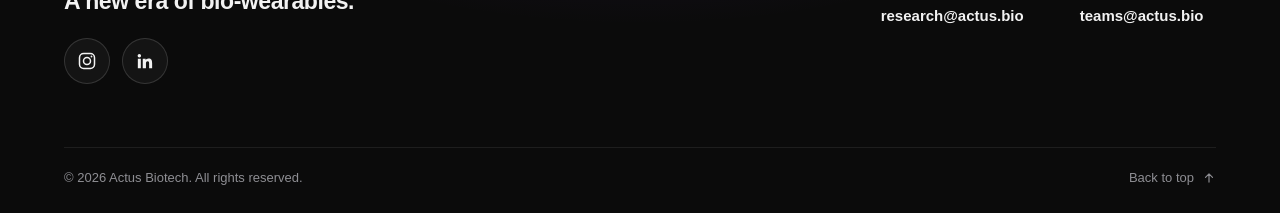
==== commit 2fa672c7: "Pill-sized lab: the hidden word can't be selected before it appears While "pill-sized" is still invi" ====
--- a/index.html
+++ b/index.html
@@ -1540,6 +1540,9 @@
   /* (just "Your … lab." at first: "pill-sized" itself — its letters, not
      its ring — comes in once the sensor has become the ring, --word-o) */
   #coach.is-staged .pill-word{ color:rgba(255,255,255,var(--word-o, 0)); }
+  /* (and while it's not there it can't be selected either: a drag across
+     the title would otherwise light up the invisible letters) */
+  #coach.is-staged .pill-word.is-unsaid{ -webkit-user-select:none; user-select:none; }
   #coach.is-staged .coach-body{
     opacity:var(--body-o, 0); transform:translateY(calc((1 - var(--body-o, 0)) * 28px));
     filter:none; transition:none;
@@ -3354,6 +3357,7 @@
         ['--title-o', '--title-x', '--title-y', '--title-k'].forEach(v => title.style.removeProperty(v));
         body.style.removeProperty('--body-o');
         ['--ring', '--ring-x', '--word-o'].forEach(v => word.style.removeProperty(v));
+        word.classList.remove('is-unsaid');
         return;
       }
       // the band: as tall as its content, with a strip of the page above
@@ -3523,7 +3527,9 @@
       const f = easeInOut(range(p, FLY)), r = easeInOut(range(p, RING));
       // the ring grows out of the sensor — from the sensor's width to its own — as the sensor fades
       word.style.setProperty('--ring', r.toFixed(3));
-      word.style.setProperty('--word-o', easeInOut(range(p, WORD)).toFixed(3));
+      const wo = easeInOut(range(p, WORD));
+      word.style.setProperty('--word-o', wo.toFixed(3));
+      word.classList.toggle('is-unsaid', wo < 0.5);
       word.style.setProperty('--ring-x', lerp(Math.min(1, (ringH / WIDE) / Math.max(1, ringW)), 1, r).toFixed(3));
       gl.style.opacity = (1 - r).toFixed(3);
 
